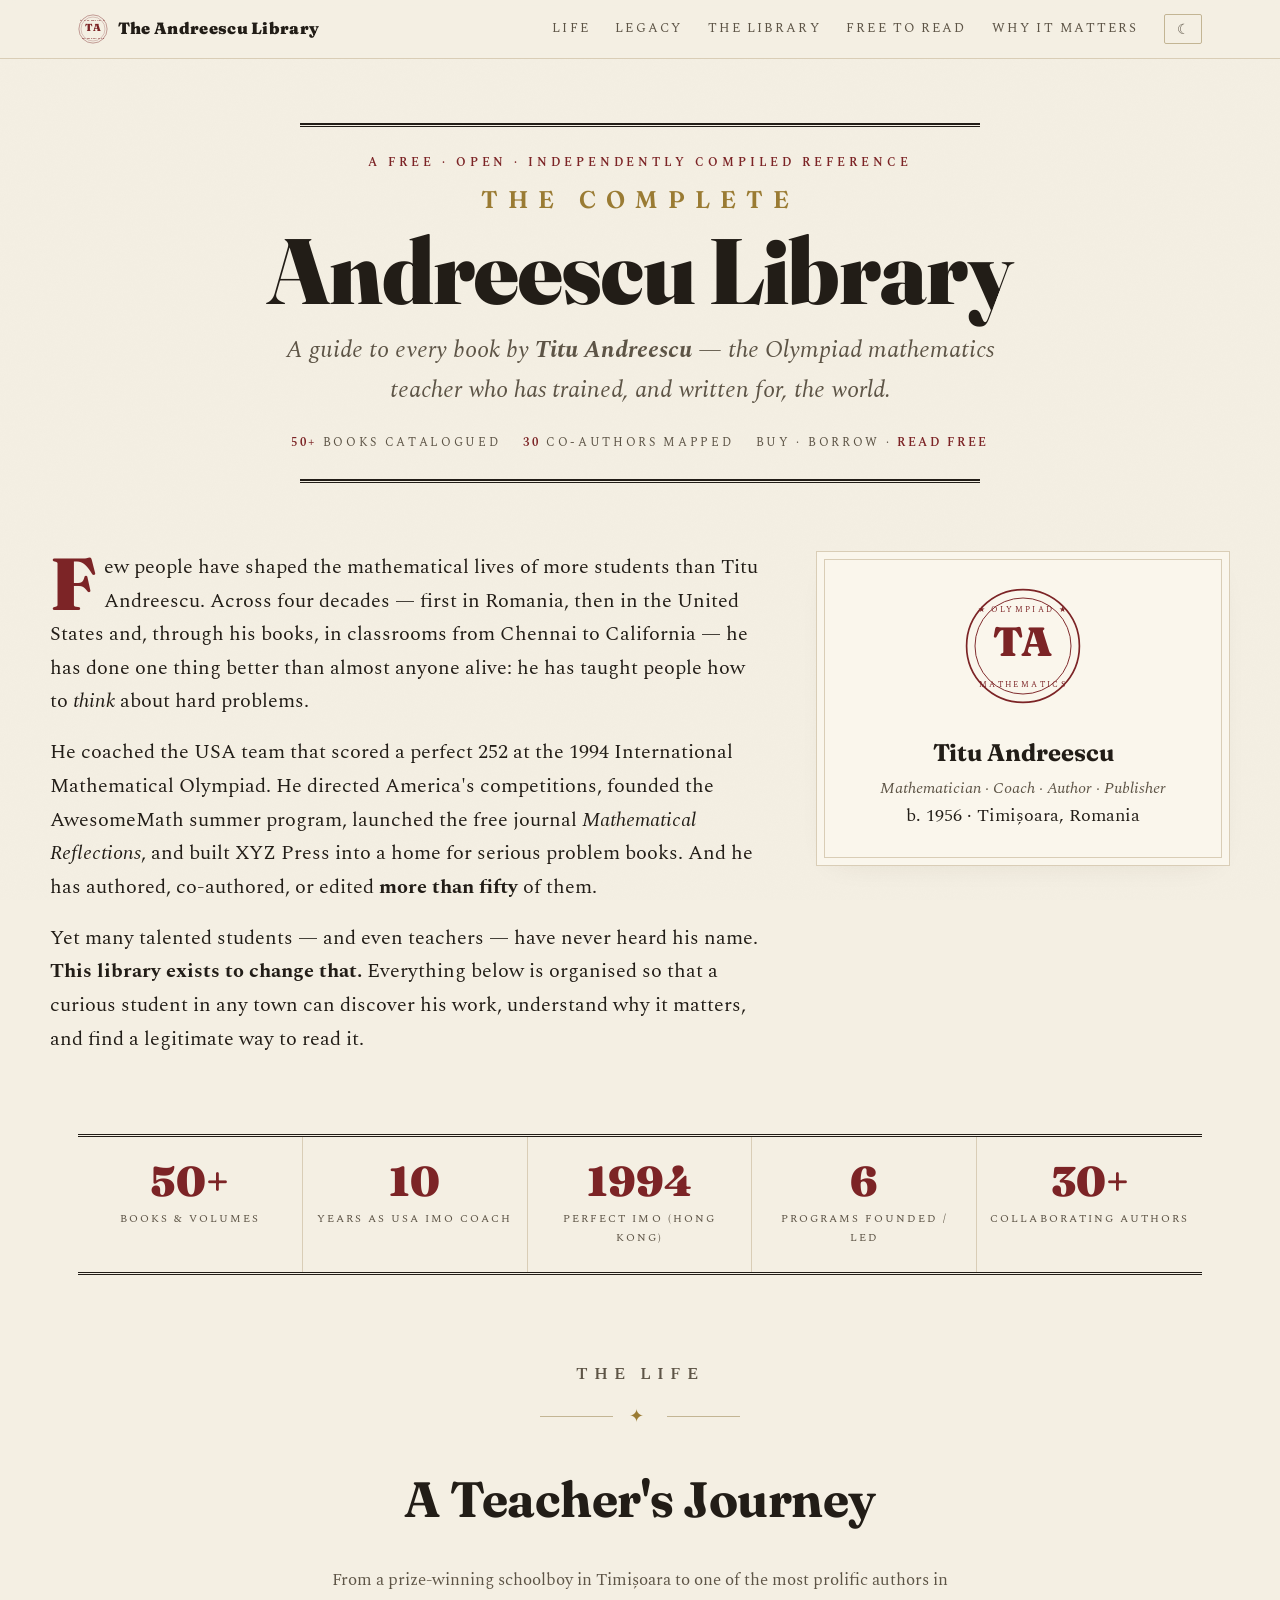
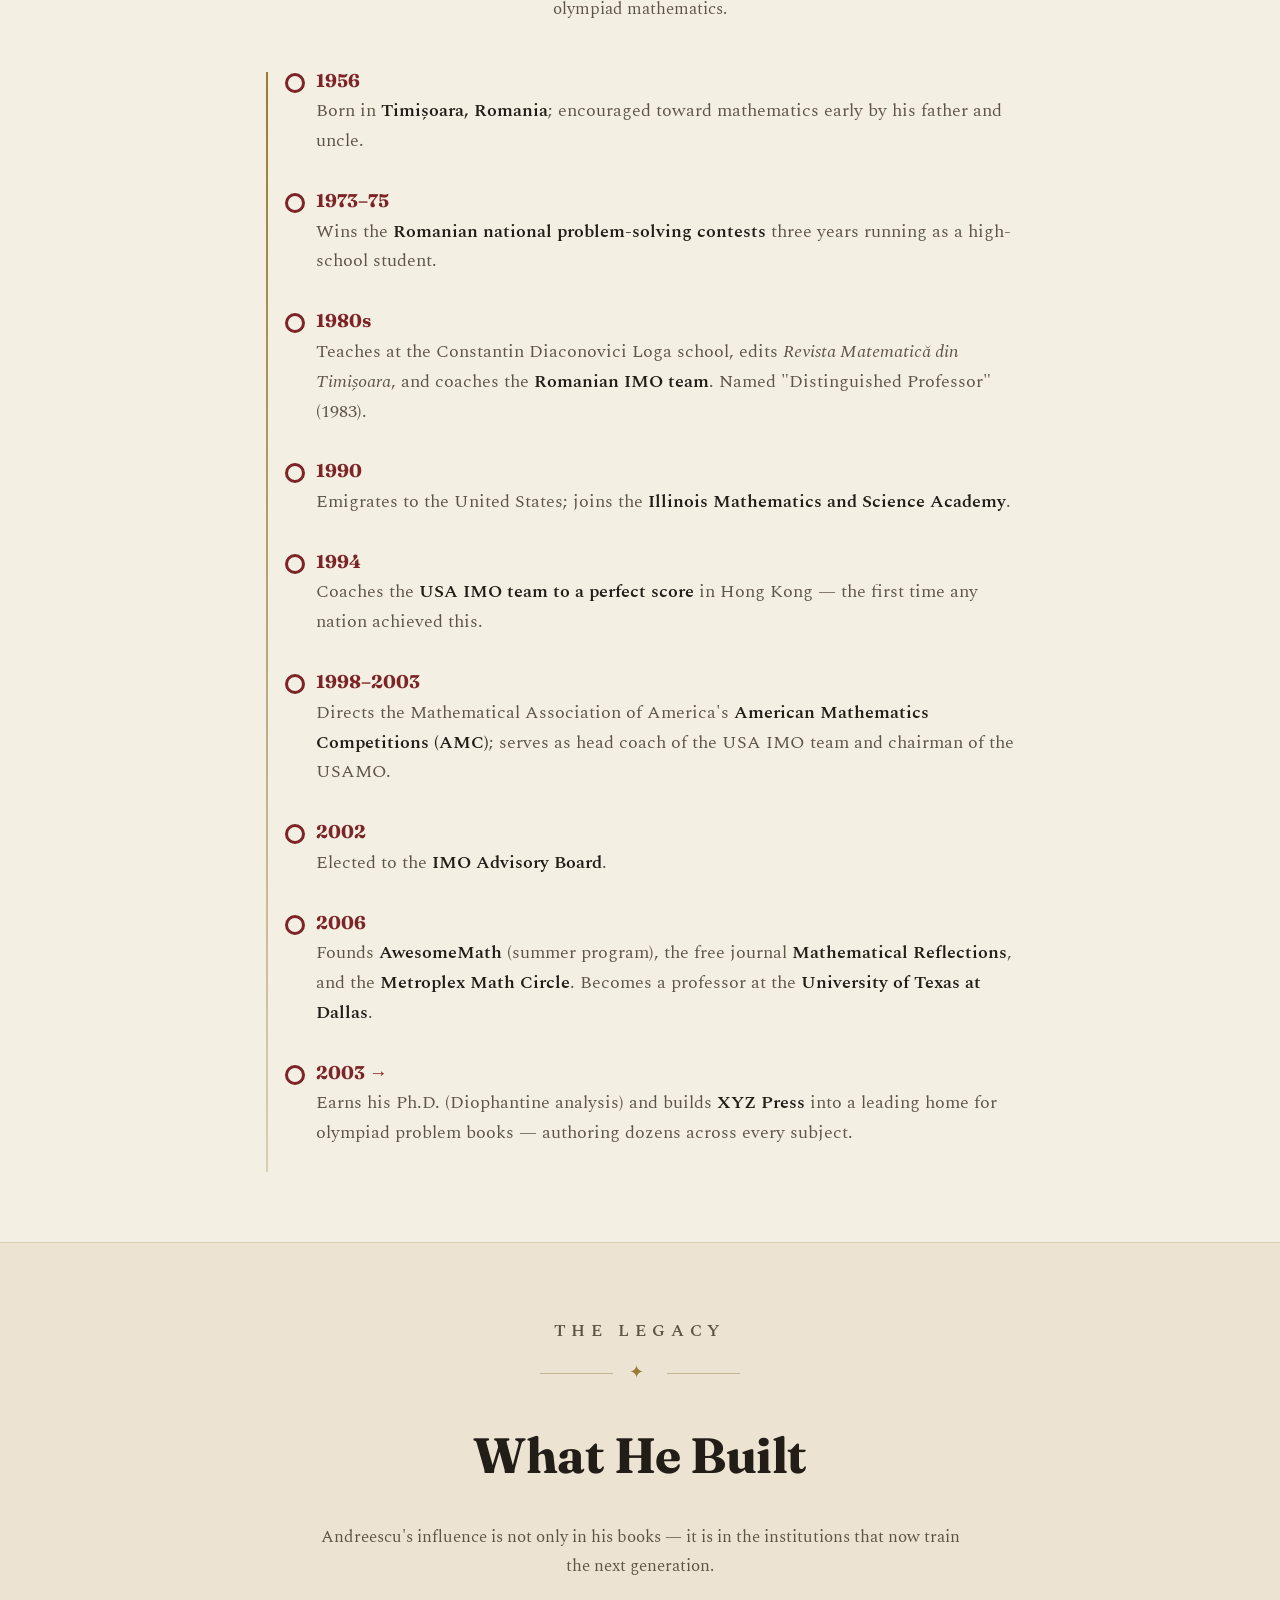
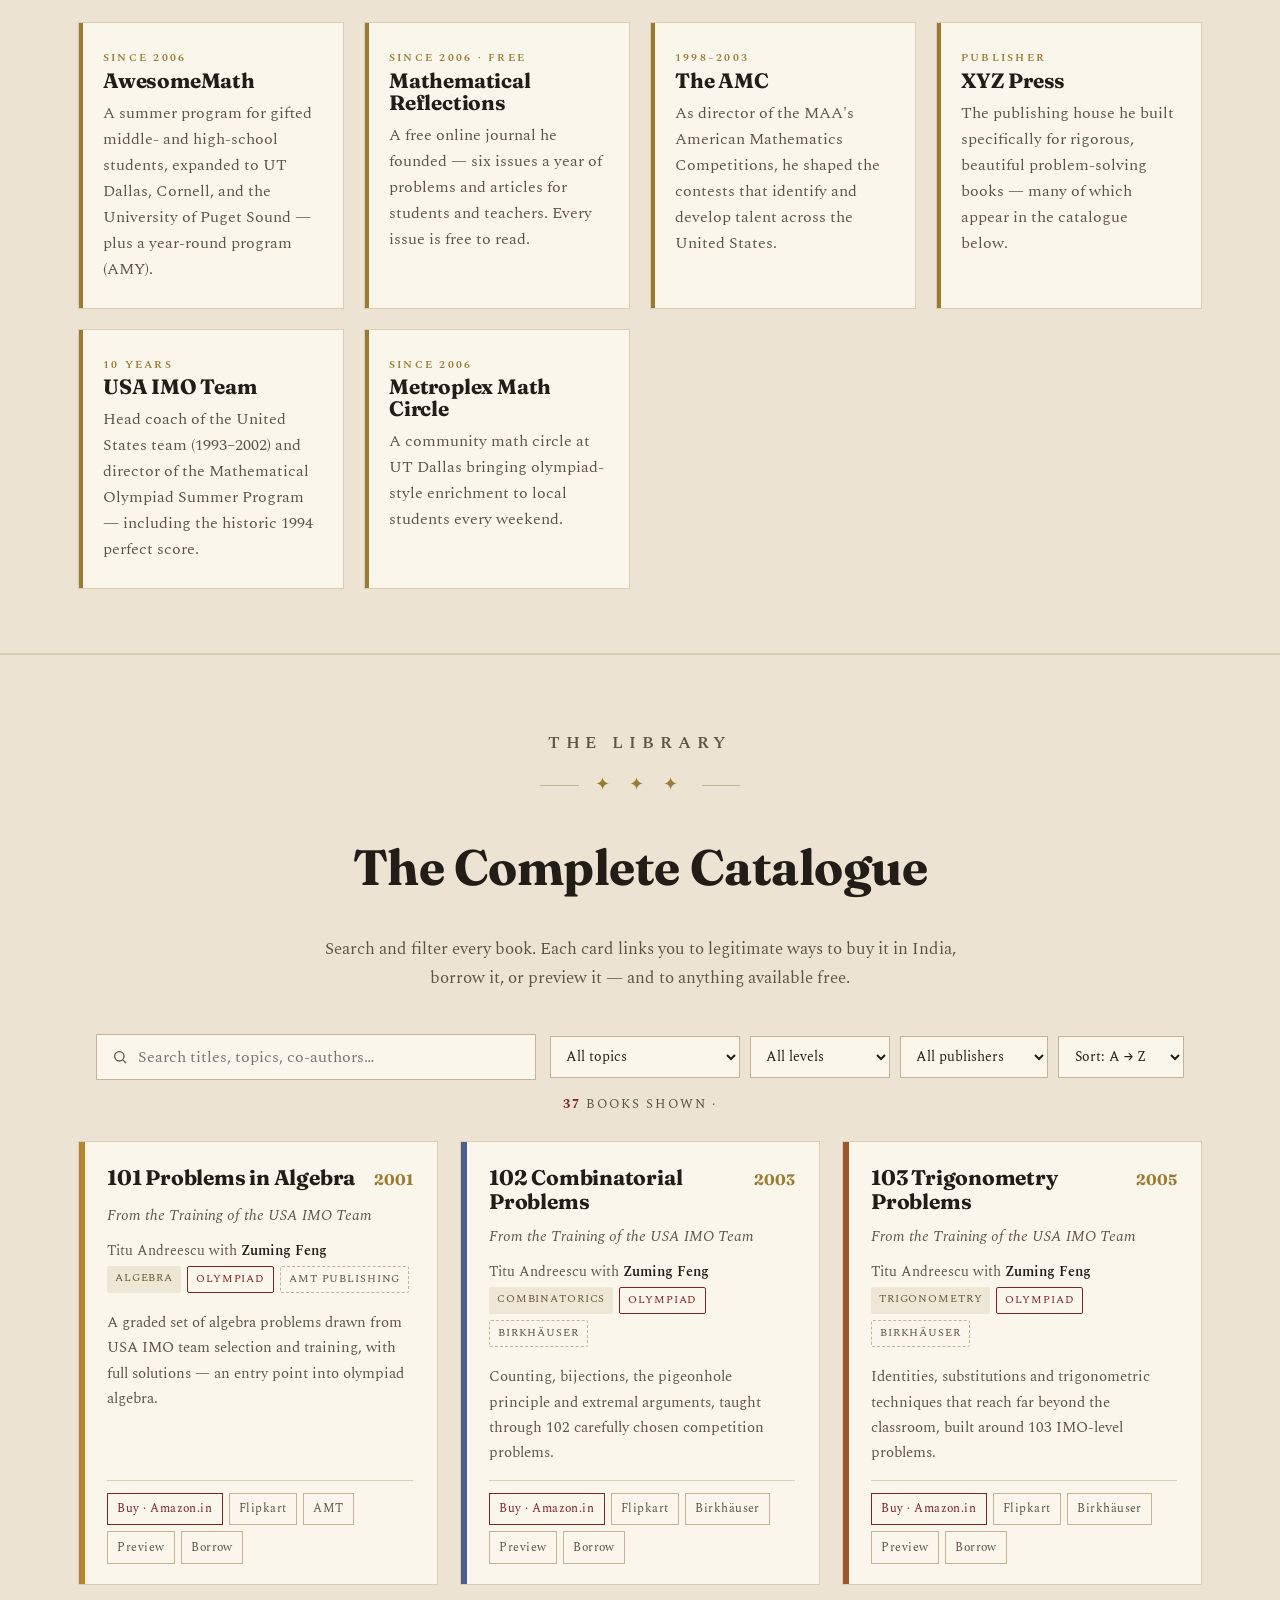
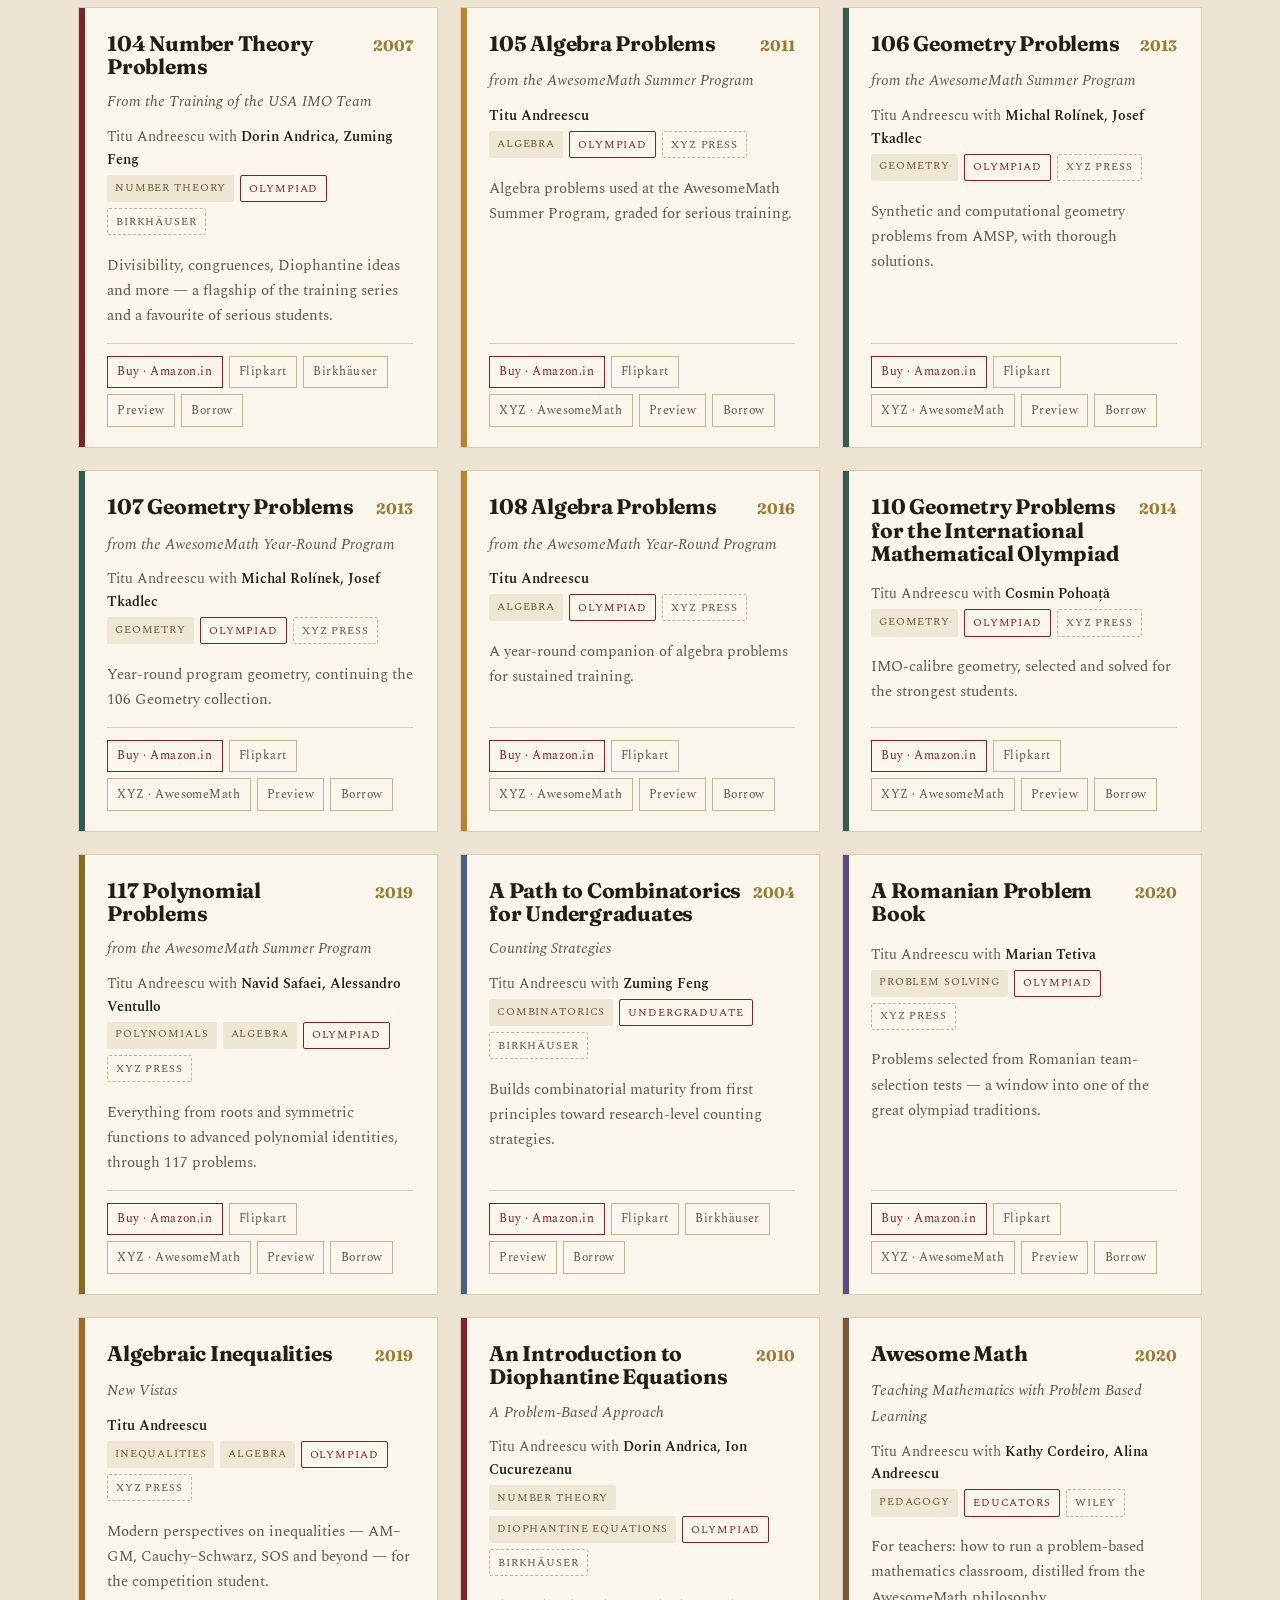
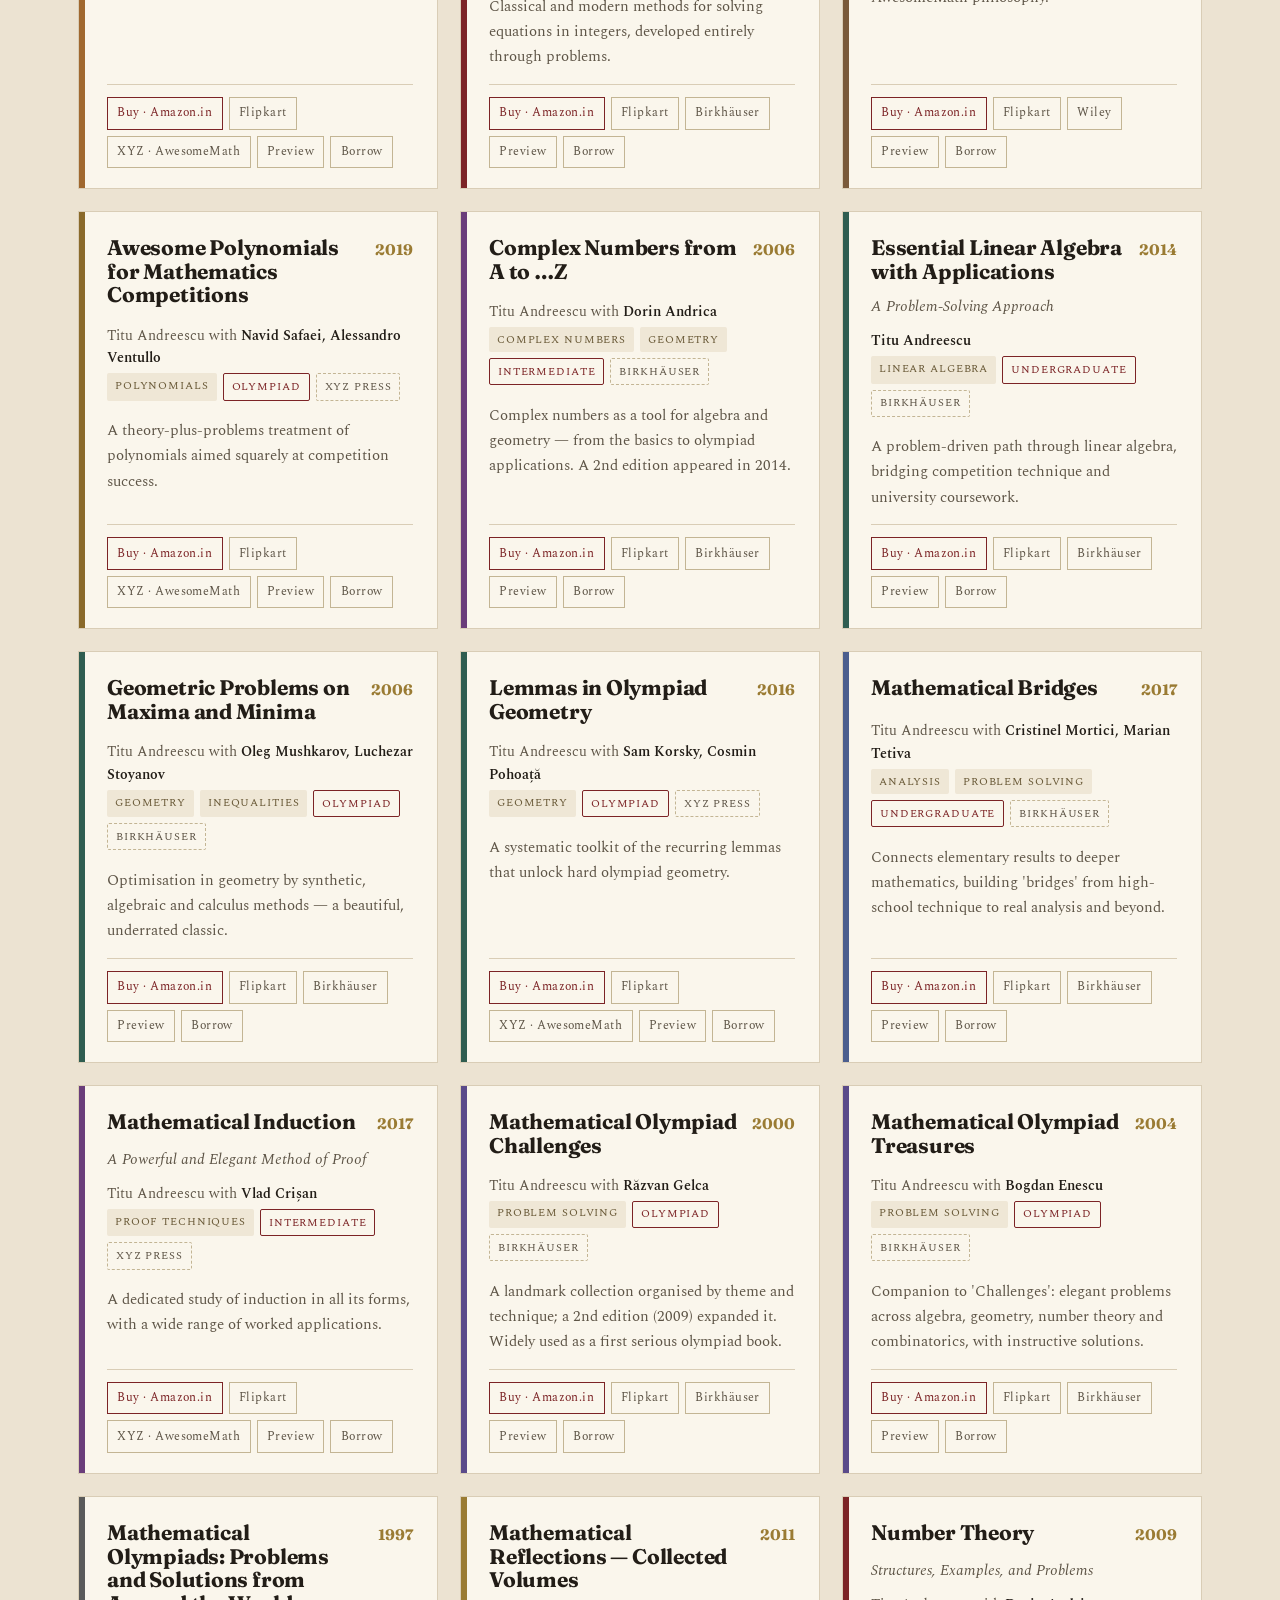
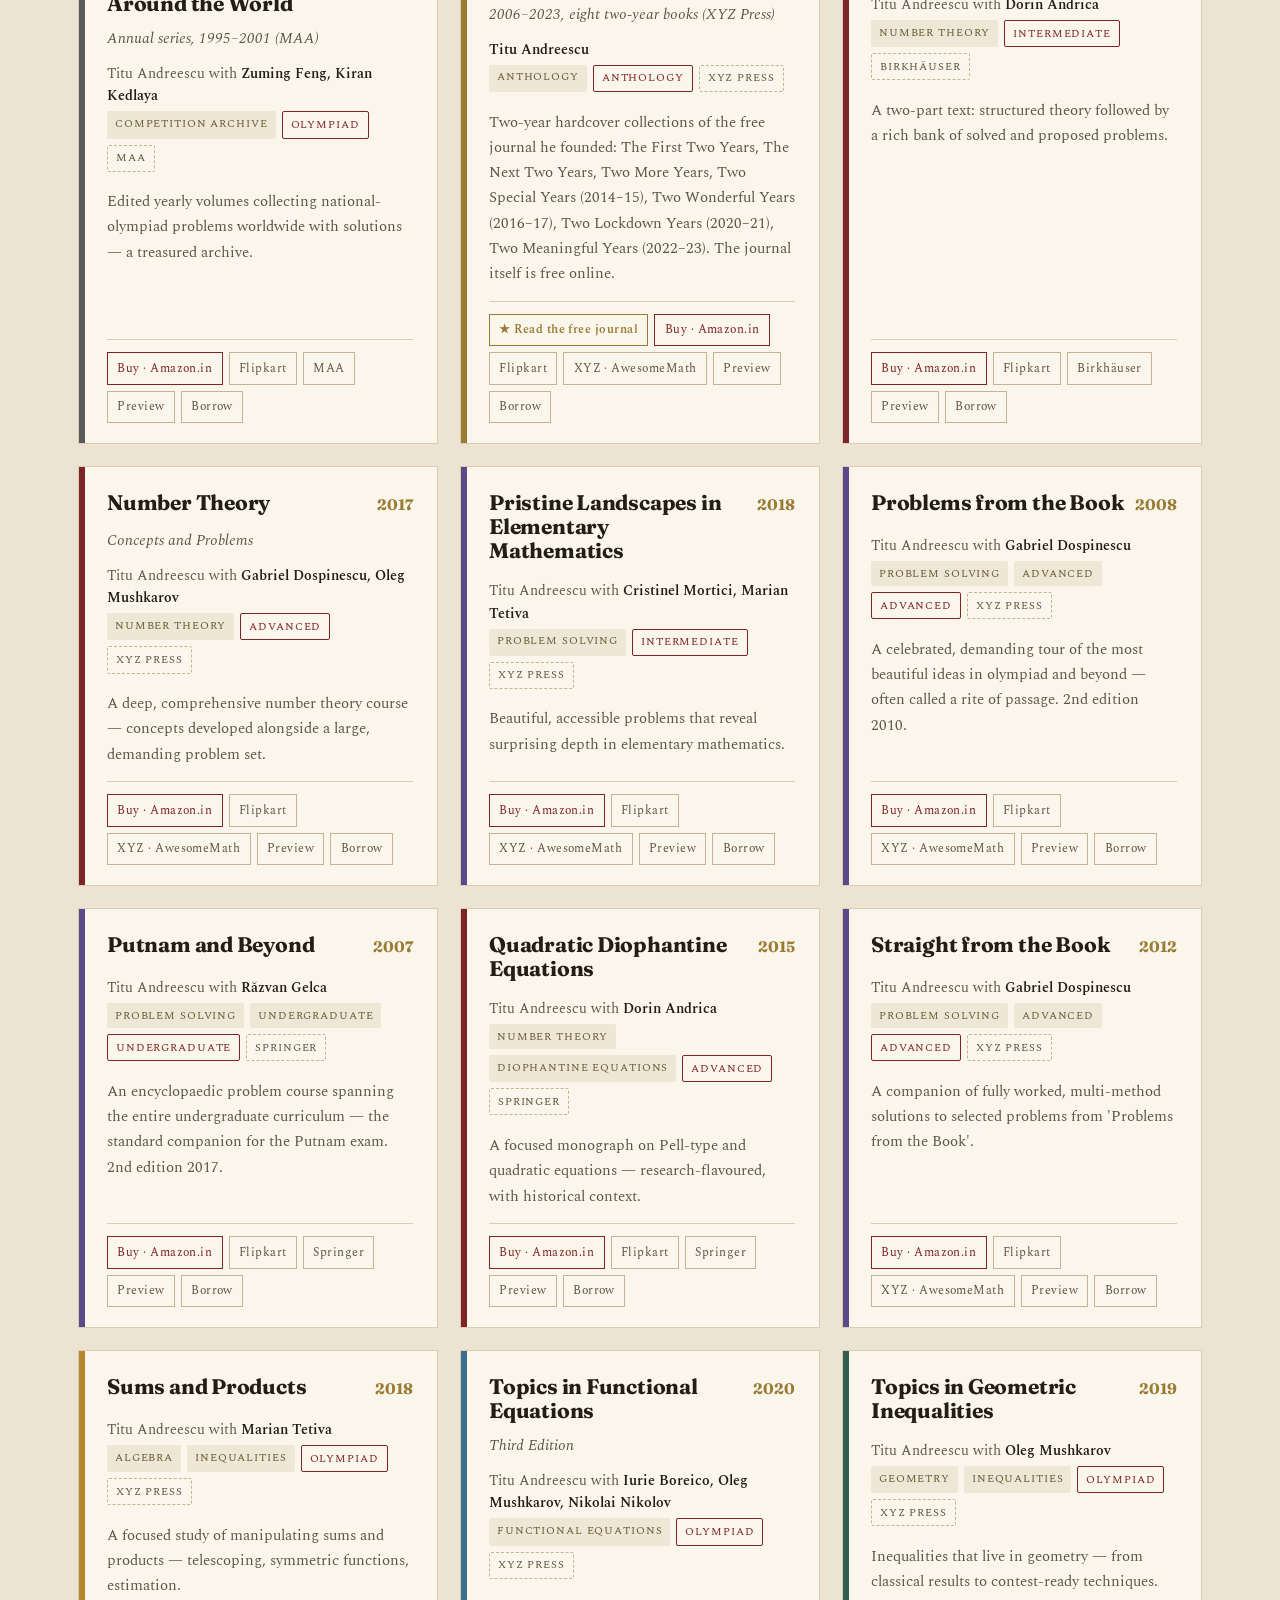
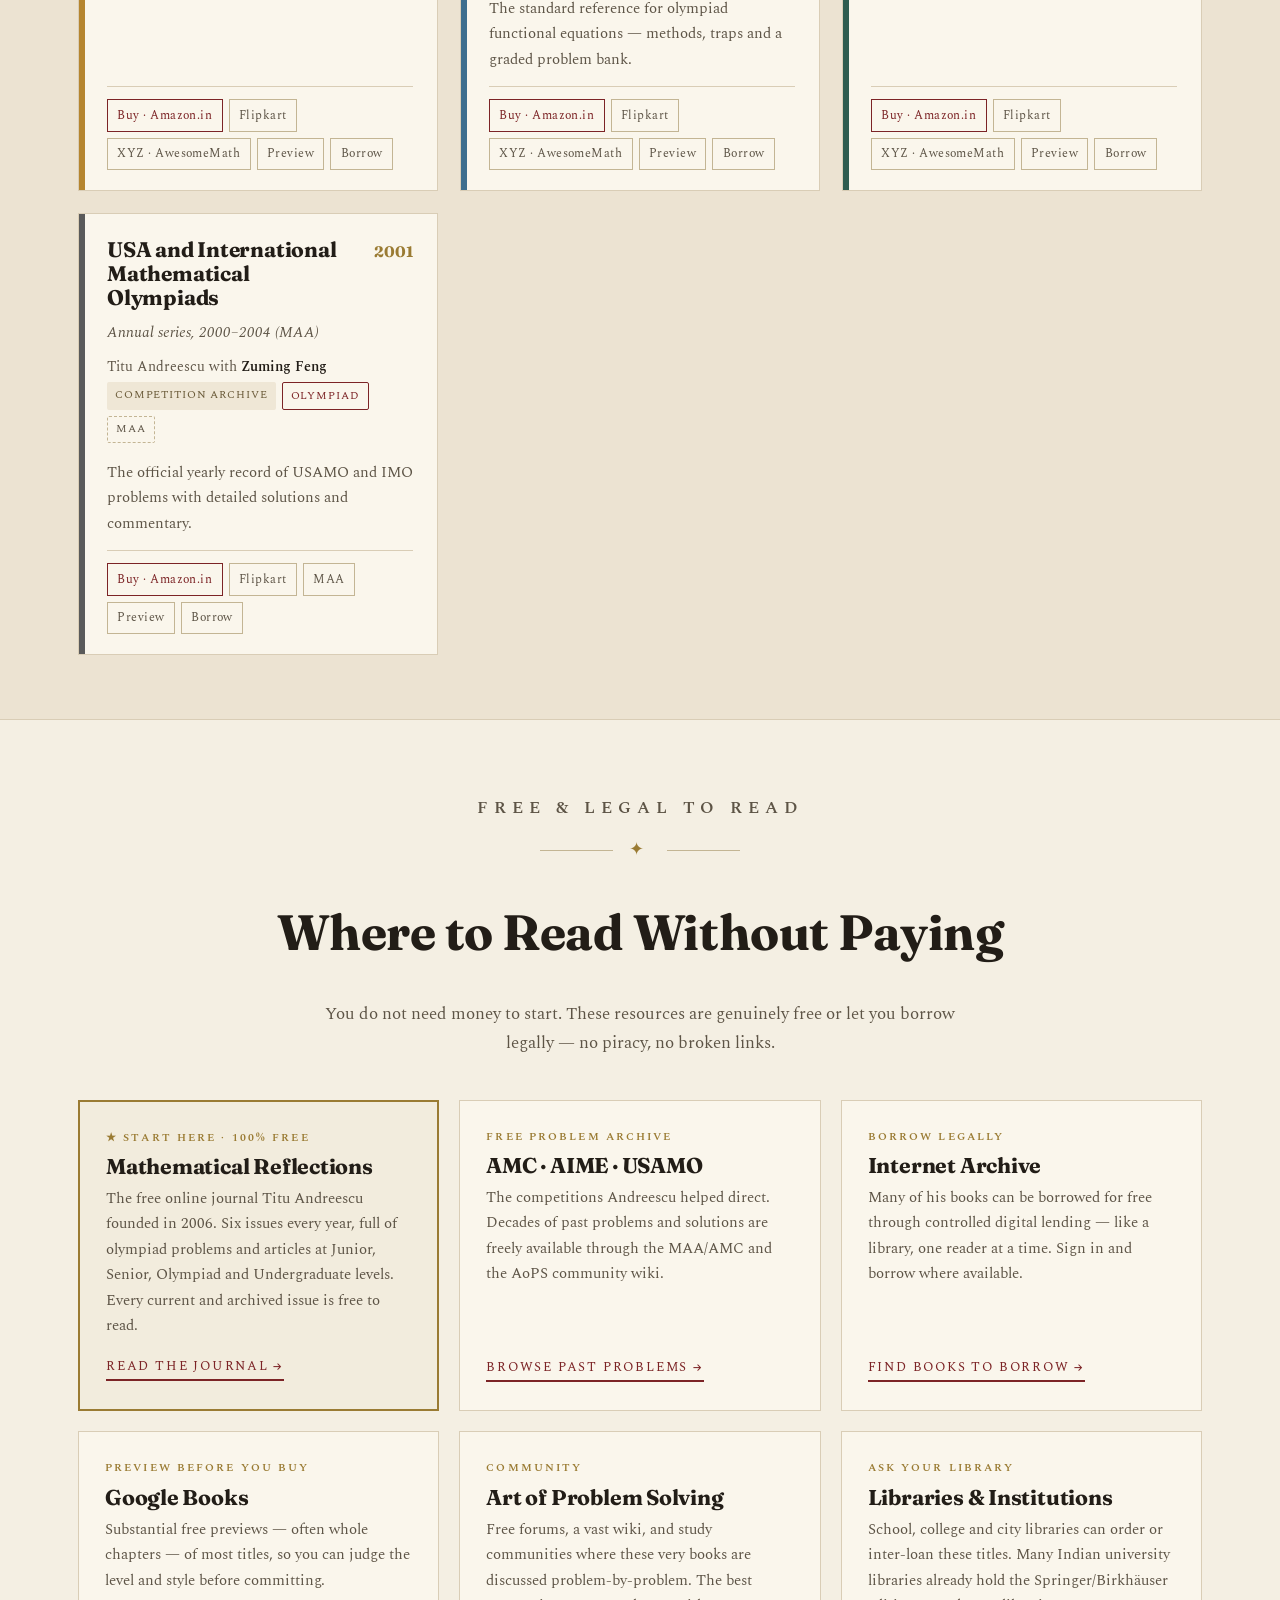
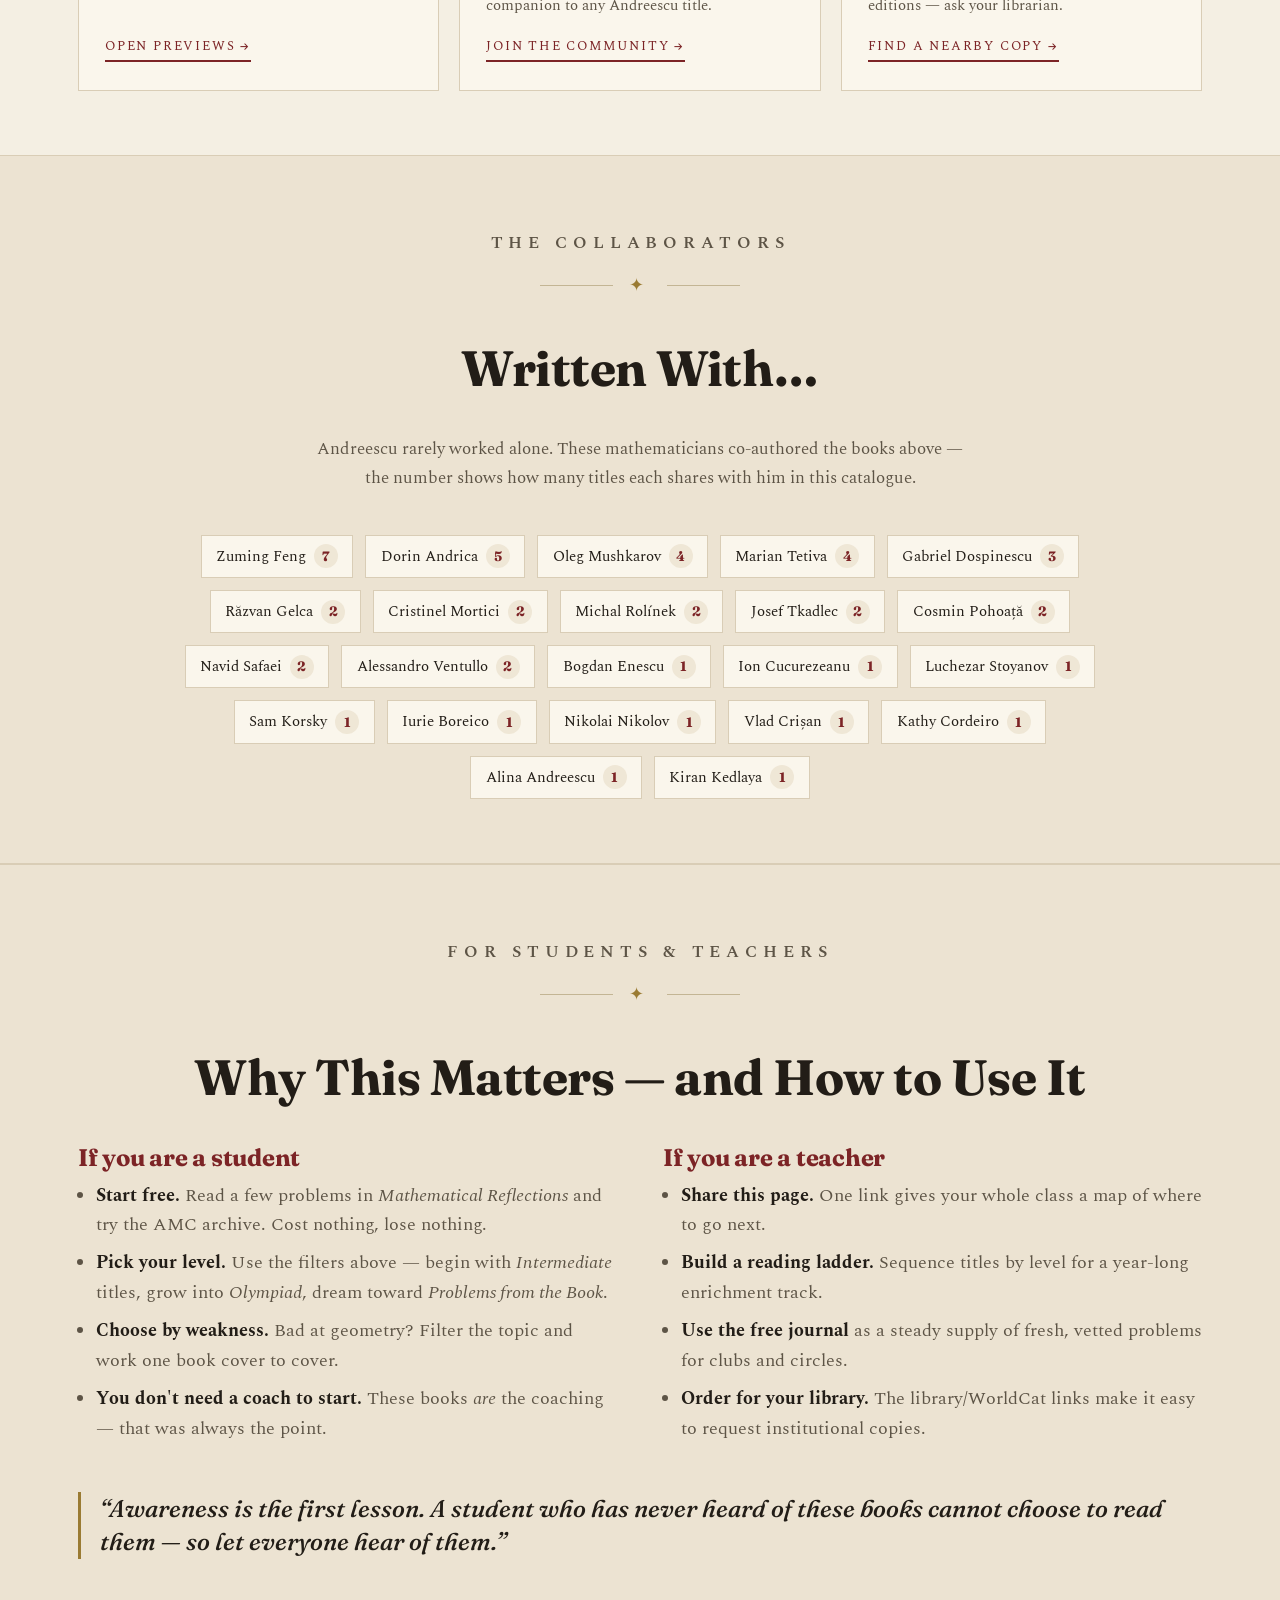
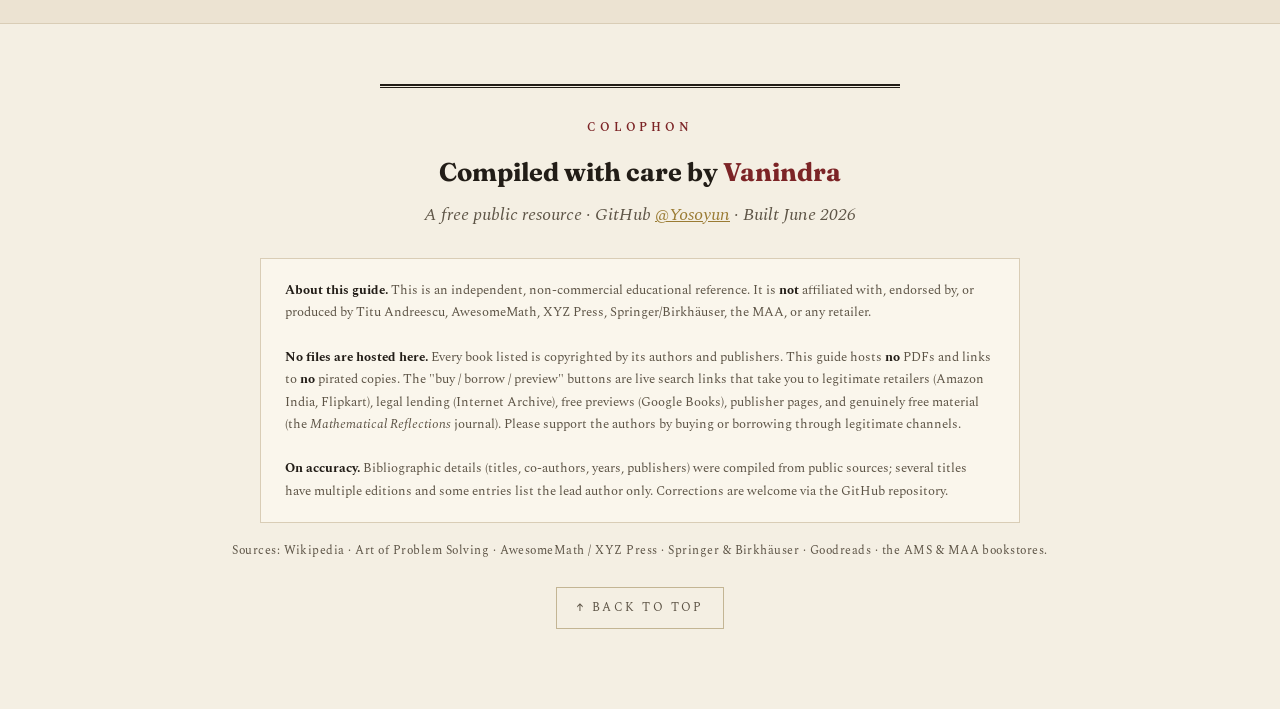
==== index.html @ 844b4564 "Add favicon, theme-color, OG url, and print stylesheet Print stylesheet lets readers Save-as-PDF dir" ====
<!DOCTYPE html>
<html lang="en">
<head>
<meta charset="UTF-8" />
<meta name="viewport" content="width=device-width, initial-scale=1.0" />
<title>The Andreescu Library — A Complete, Free Guide to the Books of Titu Andreescu</title>
<meta name="description" content="A freely accessible, beautifully organised guide to every book by Titu Andreescu — Olympiad mathematics teacher to the world. Biography, achievements, complete bibliography, co-authors, and legitimate ways to read or buy each book. Compiled for students and teachers everywhere." />
<meta property="og:title" content="The Andreescu Library" />
<meta property="og:description" content="The complete, free guide to the books of Titu Andreescu — for students and teachers everywhere." />
<meta property="og:type" content="website" />
<meta property="og:url" content="https://yosoyun.github.io/andreescu-library/" />
<meta name="theme-color" content="#7c2426" />
<link rel="icon" href="data:image/svg+xml,%3Csvg%20xmlns='http://www.w3.org/2000/svg'%20viewBox='0%200%20100%20100'%3E%3Crect%20width='100'%20height='100'%20fill='%23f4efe3'/%3E%3Ccircle%20cx='50'%20cy='50'%20r='42'%20fill='none'%20stroke='%237c2426'%20stroke-width='4'/%3E%3Ctext%20x='50'%20y='67'%20font-family='Georgia'%20font-weight='bold'%20font-size='46'%20fill='%237c2426'%20text-anchor='middle'%3ETA%3C/text%3E%3C/svg%3E" />
<link rel="preconnect" href="https://fonts.googleapis.com" />
<link rel="preconnect" href="https://fonts.gstatic.com" crossorigin />
<link href="https://fonts.googleapis.com/css2?family=Fraunces:ital,opsz,wght@0,9..144,400;0,9..144,600;0,9..144,700;0,9..144,900;1,9..144,500&family=Spectral:ital,wght@0,300;0,400;0,500;0,600;1,400;1,500&display=swap" rel="stylesheet" />
<style>
  :root{
    --bg:#f4efe3; --bg2:#ece3d2; --panel:#faf6ec; --ink:#221d17; --ink-soft:#5d5446;
    --rule:#d9cdb6; --rule-strong:#c3b594; --oxblood:#7c2426; --oxblood-soft:#9c4042;
    --gold:#9a7b33; --gold-soft:#b89a55; --shadow:rgba(60,45,20,.12);
    --tag:#efe7d6; --tag-ink:#6a5a38;
    --maxw:1180px;
  }
  html[data-theme="dark"]{
    --bg:#15130d; --bg2:#1d1a12; --panel:#1e1b13; --ink:#ece3d0; --ink-soft:#b0a587;
    --rule:#39341f; --rule-strong:#4a4327; --oxblood:#d8746a; --oxblood-soft:#e0897e;
    --gold:#d8b15f; --gold-soft:#e6c87f; --shadow:rgba(0,0,0,.45);
    --tag:#262217; --tag-ink:#c9bb93;
  }
  *{box-sizing:border-box;}
  html{scroll-behavior:smooth;}
  body{
    margin:0; background:var(--bg); color:var(--ink);
    font-family:"Spectral",Georgia,serif; font-weight:400; font-size:18px; line-height:1.66;
    -webkit-font-smoothing:antialiased; overflow-x:hidden;
    transition:background .5s ease,color .5s ease;
  }
  /* paper grain overlay */
  body::before{
    content:""; position:fixed; inset:0; z-index:1; pointer-events:none; opacity:.5;
    mix-blend-mode:multiply;
    background-image:url("data:image/svg+xml,%3Csvg xmlns='http://www.w3.org/2000/svg' width='180' height='180'%3E%3Cfilter id='n'%3E%3CfeTurbulence type='fractalNoise' baseFrequency='0.9' numOctaves='2' stitchTiles='stitch'/%3E%3CfeColorMatrix type='saturate' values='0'/%3E%3C/filter%3E%3Crect width='100%25' height='100%25' filter='url(%23n)' opacity='0.045'/%3E%3C/svg%3E");
  }
  html[data-theme="dark"] body::before{mix-blend-mode:screen; opacity:.6;}
  .wrap{max-width:var(--maxw); margin:0 auto; padding:0 28px; position:relative; z-index:2;}
  a{color:inherit;}
  ::selection{background:var(--oxblood); color:#fff;}

  h1,h2,h3,.display{font-family:"Fraunces",Georgia,serif; font-optical-sizing:auto; font-weight:700; line-height:1.06; letter-spacing:-.01em;}
  .eyebrow{font-family:"Spectral",serif; text-transform:uppercase; letter-spacing:.34em; font-size:.72rem; font-weight:600; color:var(--oxblood); margin:0 0 .9rem;}
  .ornament{color:var(--gold); letter-spacing:.4em;}

  /* ---------- top bar ---------- */
  .topbar{position:sticky; top:0; z-index:50; backdrop-filter:blur(8px);
    background:color-mix(in srgb, var(--bg) 86%, transparent);
    border-bottom:1px solid var(--rule);}
  .topbar .row{display:flex; align-items:center; justify-content:space-between; height:58px;}
  .brandmark{display:flex; align-items:center; gap:.6rem; font-family:"Fraunces"; font-weight:900; letter-spacing:.02em; font-size:1.02rem;}
  .brandmark .seal{width:30px; height:30px;}
  .navlinks{display:flex; gap:1.6rem; align-items:center;}
  .navlinks a{font-size:.82rem; text-transform:uppercase; letter-spacing:.16em; text-decoration:none; color:var(--ink-soft); transition:color .25s;}
  .navlinks a:hover{color:var(--oxblood);}
  .themebtn{background:none; border:1px solid var(--rule-strong); color:var(--ink-soft); width:38px;height:30px; border-radius:2px; cursor:pointer; font-size:.9rem; line-height:1; transition:all .25s;}
  .themebtn:hover{border-color:var(--gold); color:var(--gold);}
  @media(max-width:740px){ .navlinks a:not(.cta){display:none;} }

  /* ---------- masthead ---------- */
  .masthead{padding:64px 0 30px; text-align:center;}
  .masthead .rule-d{border-top:1px solid var(--ink); border-bottom:3px double var(--ink); height:4px; max-width:680px; margin:0 auto 26px;}
  .masthead .rule-d.bottom{margin:26px auto 0;}
  .masthead h1{font-size:clamp(2.7rem,8vw,5.8rem); font-weight:900; margin:.2rem 0; }
  .masthead h1 .the{display:block; font-size:.26em; letter-spacing:.42em; font-weight:600; color:var(--gold); text-transform:uppercase; margin-bottom:.4em;}
  .masthead .sub{font-style:italic; font-size:clamp(1.05rem,2.6vw,1.5rem); color:var(--ink-soft); max-width:720px; margin:.7rem auto 0;}
  .masthead .meta-line{display:flex; gap:1.4rem; justify-content:center; flex-wrap:wrap; margin-top:22px; font-size:.76rem; text-transform:uppercase; letter-spacing:.22em; color:var(--ink-soft);}
  .masthead .meta-line b{color:var(--oxblood); font-weight:600;}

  /* reveal animation */
  .reveal{opacity:0; transform:translateY(22px); animation:rise .9s cubic-bezier(.2,.7,.2,1) forwards;}
  @keyframes rise{to{opacity:1; transform:none;}}

  /* ---------- hero intro ---------- */
  .intro{display:grid; grid-template-columns:1.55fr .9fr; gap:54px; align-items:start; padding:38px 0 26px;}
  @media(max-width:880px){ .intro{grid-template-columns:1fr; gap:34px;} }
  .intro .lead{font-size:1.22rem; line-height:1.72;}
  .intro .lead p:first-of-type::first-letter{
    font-family:"Fraunces"; font-weight:900; float:left; font-size:4.6rem; line-height:.78;
    padding:.06em .12em 0 0; color:var(--oxblood);
  }
  .intro .lead p{margin:0 0 1.1rem;}
  .seal-card{background:var(--panel); border:1px solid var(--rule); padding:34px 30px; text-align:center; box-shadow:0 10px 30px -18px var(--shadow); position:relative;}
  .seal-card::after{content:""; position:absolute; inset:7px; border:1px solid var(--rule); pointer-events:none;}
  .seal-card .bigseal{width:120px; height:120px; margin:0 auto 14px;}
  .seal-card .who{font-family:"Fraunces"; font-weight:700; font-size:1.5rem; margin:.2rem 0 .1rem;}
  .seal-card .role{font-style:italic; color:var(--ink-soft); font-size:1rem;}
  .seal-card . years{font-size:.74rem; letter-spacing:.2em; text-transform:uppercase; color:var(--gold); margin-top:.7rem;}

  /* ---------- stats ---------- */
  .stats{display:grid; grid-template-columns:repeat(5,1fr); gap:0; border-top:3px double var(--ink); border-bottom:3px double var(--ink); margin:34px 0 12px;}
  @media(max-width:760px){ .stats{grid-template-columns:repeat(2,1fr);} .stats .stat:nth-child(5){grid-column:1/3;} }
  .stat{padding:24px 12px; text-align:center; border-right:1px solid var(--rule);}
  .stat:last-child{border-right:none;}
  .stat .num{font-family:"Fraunces"; font-weight:900; font-size:2.6rem; color:var(--oxblood); line-height:1; font-variant-numeric:tabular-nums;}
  .stat .lab{font-size:.7rem; text-transform:uppercase; letter-spacing:.18em; color:var(--ink-soft); margin-top:.5rem;}

  /* ---------- section frame ---------- */
  section{padding:64px 0; position:relative;}
  .sec-head{text-align:center; margin-bottom:42px;}
  .sec-head h2{font-size:clamp(2rem,5vw,3.1rem); font-weight:700;}
  .sec-head .kicker{margin-bottom:.8rem;}
  .sec-head p{max-width:660px; margin:.6rem auto 0; color:var(--ink-soft); font-size:1.08rem;}
  .divider{display:flex; align-items:center; gap:1rem; justify-content:center; color:var(--gold); margin:0 auto 8px; max-width:200px;}
  .divider::before,.divider::after{content:""; height:1px; background:var(--rule-strong); flex:1;}

  /* ---------- timeline ---------- */
  .timeline{max-width:760px; margin:0 auto; position:relative; padding-left:26px;}
  .timeline::before{content:""; position:absolute; left:6px; top:6px; bottom:6px; width:2px; background:linear-gradient(var(--gold),var(--rule));}
  .tl-item{position:relative; padding:0 0 30px 30px;}
  .tl-item::before{content:""; position:absolute; left:-1px; top:7px; width:14px; height:14px; border-radius:50%; background:var(--bg); border:3px solid var(--oxblood);}
  .tl-item .yr{font-family:"Fraunces"; font-weight:700; color:var(--oxblood); font-size:1.15rem;}
  .tl-item .ev{color:var(--ink-soft);}
  .tl-item .ev b{color:var(--ink); font-weight:600;}

  /* ---------- legacy cards ---------- */
  .legacy{display:grid; grid-template-columns:repeat(auto-fit,minmax(240px,1fr)); gap:20px;}
  .lc{background:var(--panel); border:1px solid var(--rule); padding:26px 24px; transition:transform .3s,box-shadow .3s; position:relative; overflow:hidden;}
  .lc::before{content:""; position:absolute; left:0; top:0; bottom:0; width:4px; background:var(--gold);}
  .lc:hover{transform:translateY(-4px); box-shadow:0 16px 34px -20px var(--shadow);}
  .lc h3{font-size:1.3rem; margin:.1rem 0 .5rem;}
  .lc p{margin:0; font-size:.98rem; color:var(--ink-soft);}
  .lc .yr{font-size:.7rem; letter-spacing:.2em; text-transform:uppercase; color:var(--gold); font-weight:600;}

  /* ---------- catalog ---------- */
  .catbg{background:var(--bg2); border-top:1px solid var(--rule); border-bottom:1px solid var(--rule);}
  .toolbar{display:flex; flex-wrap:wrap; gap:14px; align-items:center; justify-content:center; margin-bottom:14px;}
  .search{flex:1 1 320px; max-width:440px; display:flex; align-items:center; gap:.5rem; background:var(--panel); border:1px solid var(--rule-strong); padding:.55rem .9rem;}
  .search input{border:none; background:none; outline:none; font-family:"Spectral"; font-size:1rem; color:var(--ink); width:100%;}
  .search svg{flex:none; color:var(--ink-soft);}
  .filters{display:flex; gap:10px; flex-wrap:wrap; justify-content:center;}
  .filters select{font-family:"Spectral"; font-size:.9rem; padding:.5rem .7rem; background:var(--panel); color:var(--ink); border:1px solid var(--rule-strong); cursor:pointer;}
  .countline{text-align:center; font-size:.8rem; letter-spacing:.16em; text-transform:uppercase; color:var(--ink-soft); margin-bottom:26px;}
  .countline b{color:var(--oxblood);}

  .grid{display:grid; grid-template-columns:repeat(auto-fill,minmax(330px,1fr)); gap:22px;}
  .card{background:var(--panel); border:1px solid var(--rule); padding:24px 24px 20px 28px; position:relative; display:flex; flex-direction:column; transition:transform .28s,box-shadow .28s,border-color .28s;}
  .card::before{content:""; position:absolute; left:0; top:0; bottom:0; width:6px; background:var(--spine,var(--gold));}
  .card:hover{transform:translateY(-5px); box-shadow:0 18px 40px -22px var(--shadow); border-color:var(--rule-strong);}
  .card .toprow{display:flex; justify-content:space-between; align-items:baseline; gap:10px; margin-bottom:.4rem;}
  .card .yr{font-family:"Fraunces"; font-weight:700; color:var(--gold); font-size:.95rem; font-variant-numeric:tabular-nums; flex:none;}
  .card h3{font-size:1.32rem; line-height:1.12; margin:0;}
  .card .subt{font-style:italic; color:var(--ink-soft); font-size:.96rem; margin:.25rem 0 0;}
  .card .auth{font-size:.86rem; margin:.7rem 0 .2rem; color:var(--ink-soft);}
  .card .auth b{color:var(--ink); font-weight:600;}
  .card .blurb{font-size:.95rem; color:var(--ink-soft); margin:.6rem 0 .9rem; flex:1;}
  .tags{display:flex; flex-wrap:wrap; gap:6px; margin-bottom:.5rem;}
  .tag{font-size:.68rem; letter-spacing:.08em; text-transform:uppercase; background:var(--tag); color:var(--tag-ink); padding:.22rem .5rem; border-radius:2px;}
  .tag.lvl{background:transparent; border:1px solid var(--oxblood); color:var(--oxblood);}
  .tag.pub{background:transparent; border:1px dashed var(--rule-strong); color:var(--ink-soft);}
  .access{display:flex; flex-wrap:wrap; gap:6px; margin-top:auto; padding-top:12px; border-top:1px solid var(--rule);}
  .access a{font-size:.74rem; letter-spacing:.04em; text-decoration:none; padding:.34rem .58rem; border:1px solid var(--rule-strong); color:var(--ink-soft); transition:all .2s; white-space:nowrap;}
  .access a:hover{background:var(--ink); color:var(--bg); border-color:var(--ink);}
  .access a.free{border-color:var(--gold); color:var(--gold); font-weight:600;}
  .access a.free:hover{background:var(--gold); color:#1a1408;}
  .access a.buy{border-color:var(--oxblood); color:var(--oxblood);}
  .access a.buy:hover{background:var(--oxblood); color:#fff;}

  /* ---------- resources ---------- */
  .res{display:grid; grid-template-columns:repeat(auto-fit,minmax(280px,1fr)); gap:20px;}
  .rc{background:var(--panel); border:1px solid var(--rule); padding:28px 26px; display:flex; flex-direction:column;}
  .rc.flag{border:2px solid var(--gold); background:color-mix(in srgb,var(--gold) 8%,var(--panel));}
  .rc .badge{font-size:.66rem; text-transform:uppercase; letter-spacing:.2em; color:var(--gold); font-weight:600; margin-bottom:.5rem;}
  .rc h3{font-size:1.34rem; margin:0 0 .5rem;}
  .rc p{margin:0 0 1.1rem; font-size:.96rem; color:var(--ink-soft); flex:1;}
  .rc a.go{align-self:flex-start; text-decoration:none; font-size:.8rem; text-transform:uppercase; letter-spacing:.14em; border-bottom:2px solid var(--oxblood); color:var(--oxblood); padding-bottom:2px; transition:.2s;}
  .rc a.go:hover{color:var(--ink); border-color:var(--ink);}

  /* ---------- collaborators ---------- */
  .collab{display:flex; flex-wrap:wrap; gap:12px; justify-content:center; max-width:920px; margin:0 auto;}
  .chip{background:var(--panel); border:1px solid var(--rule); padding:.5rem .9rem; font-size:.95rem; display:flex; align-items:center; gap:.5rem;}
  .chip .ct{font-family:"Fraunces"; font-weight:700; color:var(--oxblood); font-size:.85rem; background:var(--tag); border-radius:50%; width:1.5rem; height:1.5rem; display:grid; place-items:center; font-variant-numeric:tabular-nums;}

  /* ---------- mission / for everyone ---------- */
  .mission{background:var(--bg2); border-top:1px solid var(--rule); border-bottom:1px solid var(--rule);}
  .mission .grid2{display:grid; grid-template-columns:1fr 1fr; gap:46px;}
  @media(max-width:820px){ .mission .grid2{grid-template-columns:1fr; gap:30px;} }
  .mission h3{font-size:1.5rem; margin:0 0 .6rem; color:var(--oxblood);}
  .mission ul{margin:.4rem 0 0; padding-left:1.1rem;}
  .mission li{margin:.5rem 0; color:var(--ink-soft);}
  .mission li b{color:var(--ink);}
  .pull{font-family:"Fraunces"; font-weight:500; font-style:italic; font-size:1.5rem; line-height:1.4; color:var(--ink); border-left:3px solid var(--gold); padding-left:1.2rem; margin:0;}

  /* ---------- colophon ---------- */
  .colophon{padding:60px 0 80px; text-align:center;}
  .colophon .rule-d{border-top:1px solid var(--ink); border-bottom:3px double var(--ink); height:4px; max-width:520px; margin:0 auto 30px;}
  .colophon .credit{font-family:"Fraunces"; font-weight:700; font-size:1.6rem;}
  .colophon .credit b{color:var(--oxblood);}
  .colophon .sub{color:var(--ink-soft); font-style:italic; margin-top:.4rem;}
  .colophon .disc{max-width:760px; margin:28px auto 0; font-size:.82rem; line-height:1.7; color:var(--ink-soft); text-align:left; background:var(--panel); border:1px solid var(--rule); padding:20px 24px;}
  .colophon .disc b{color:var(--ink);}
  .colophon .src{font-size:.76rem; color:var(--ink-soft); margin-top:18px; letter-spacing:.04em;}
  .colophon .src a{color:var(--gold);}
  .backtop{margin-top:26px; display:inline-block; font-size:.76rem; letter-spacing:.2em; text-transform:uppercase; color:var(--ink-soft); text-decoration:none; border:1px solid var(--rule-strong); padding:.6rem 1.2rem; transition:.25s;}
  .backtop:hover{border-color:var(--gold); color:var(--gold);}

  .empty{grid-column:1/-1; text-align:center; padding:50px; color:var(--ink-soft); font-style:italic;}

  /* ---------- print (Ctrl/Cmd+P → Save as PDF) ---------- */
  @media print{
    .topbar,.themebtn,.toolbar,.access,.backtop{display:none !important;}
    body{font-size:10.5pt; background:#fff; color:#111;}
    body::before{display:none;}
    .wrap{max-width:none;}
    section{padding:14px 0;}
    .card,.lc,.rc,.tl-item{break-inside:avoid;}
    .card,.lc,.rc{box-shadow:none; border-color:#ccc;}
    a{color:#111; text-decoration:none;}
    .masthead{padding:0 0 10px;}
    h2{break-after:avoid;}
  }
</style>
</head>
<body>

<!-- monogram seal (reused) -->
<svg width="0" height="0" style="position:absolute"><defs>
  <symbol id="seal" viewBox="0 0 100 100">
    <circle cx="50" cy="50" r="47" fill="none" stroke="currentColor" stroke-width="1.4"/>
    <circle cx="50" cy="50" r="40" fill="none" stroke="currentColor" stroke-width="0.8"/>
    <text x="50" y="58" text-anchor="middle" font-family="Fraunces,serif" font-weight="900" font-size="34" fill="currentColor">TA</text>
    <text x="50" y="22" text-anchor="middle" font-family="Spectral,serif" font-size="6.4" letter-spacing="2" fill="currentColor">★ OLYMPIAD ★</text>
    <text x="50" y="84" text-anchor="middle" font-family="Spectral,serif" font-size="6.4" letter-spacing="2" fill="currentColor">MATHEMATICS</text>
  </symbol>
</defs></svg>

<header class="topbar">
  <div class="wrap row">
    <div class="brandmark"><svg class="seal" style="color:var(--oxblood)"><use href="#seal"/></svg> The Andreescu Library</div>
    <nav class="navlinks">
      <a href="#life">Life</a>
      <a href="#legacy">Legacy</a>
      <a href="#library">The Library</a>
      <a href="#free">Free to Read</a>
      <a href="#everyone">Why It Matters</a>
      <button class="themebtn" id="themebtn" title="Toggle midnight study mode">☾</button>
    </nav>
  </div>
</header>

<main>
<!-- MASTHEAD -->
<div class="wrap masthead">
  <div class="rule-d reveal"></div>
  <p class="eyebrow reveal" style="animation-delay:.05s">A Free · Open · Independently Compiled Reference</p>
  <h1 class="reveal" style="animation-delay:.1s"><span class="the">The Complete</span>Andreescu Library</h1>
  <p class="sub reveal" style="animation-delay:.2s">A guide to every book by <b>Titu Andreescu</b> — the Olympiad mathematics teacher who has trained, and written for, the world.</p>
  <div class="meta-line reveal" style="animation-delay:.3s">
    <span><b>50+</b> Books Catalogued</span>
    <span><b>30</b> Co-authors Mapped</span>
    <span>Buy · Borrow · <b>Read Free</b></span>
  </div>
  <div class="rule-d bottom reveal" style="animation-delay:.35s"></div>
</div>

<!-- INTRO -->
<div class="wrap intro">
  <div class="lead reveal" style="animation-delay:.1s">
    <p>Few people have shaped the mathematical lives of more students than Titu Andreescu. Across four decades — first in Romania, then in the United States and, through his books, in classrooms from Chennai to California — he has done one thing better than almost anyone alive: he has taught people how to <em>think</em> about hard problems.</p>
    <p>He coached the USA team that scored a perfect 252 at the 1994 International Mathematical Olympiad. He directed America's competitions, founded the AwesomeMath summer program, launched the free journal <em>Mathematical Reflections</em>, and built XYZ Press into a home for serious problem books. And he has authored, co-authored, or edited <b>more than fifty</b> of them.</p>
    <p>Yet many talented students — and even teachers — have never heard his name. <b>This library exists to change that.</b> Everything below is organised so that a curious student in any town can discover his work, understand why it matters, and find a legitimate way to read it.</p>
  </div>
  <aside class="seal-card reveal" style="animation-delay:.25s">
    <svg class="bigseal" style="color:var(--oxblood)"><use href="#seal"/></svg>
    <div class="who">Titu Andreescu</div>
    <div class="role">Mathematician · Coach · Author · Publisher</div>
    <div class=" years">b. 1956 · Timișoara, Romania</div>
  </aside>
</div>

<!-- STATS -->
<div class="wrap">
  <div class="stats reveal">
    <div class="stat"><div class="num" data-count="50" data-suffix="+">0</div><div class="lab">Books &amp; Volumes</div></div>
    <div class="stat"><div class="num" data-count="10">0</div><div class="lab">Years as USA IMO Coach</div></div>
    <div class="stat"><div class="num" data-count="1994">0</div><div class="lab">Perfect IMO (Hong Kong)</div></div>
    <div class="stat"><div class="num" data-count="6">0</div><div class="lab">Programs Founded / Led</div></div>
    <div class="stat"><div class="num" data-count="30" data-suffix="+">0</div><div class="lab">Collaborating Authors</div></div>
  </div>
</div>

<!-- LIFE / TIMELINE -->
<section id="life">
  <div class="wrap">
    <div class="sec-head">
      <p class="eyebrow kicker">The Life</p>
      <div class="divider"><span class="ornament">✦</span></div>
      <h2>A Teacher's Journey</h2>
      <p>From a prize-winning schoolboy in Timișoara to one of the most prolific authors in olympiad mathematics.</p>
    </div>
    <div class="timeline">
      <div class="tl-item"><div class="yr">1956</div><div class="ev">Born in <b>Timișoara, Romania</b>; encouraged toward mathematics early by his father and uncle.</div></div>
      <div class="tl-item"><div class="yr">1973–75</div><div class="ev">Wins the <b>Romanian national problem-solving contests</b> three years running as a high-school student.</div></div>
      <div class="tl-item"><div class="yr">1980s</div><div class="ev">Teaches at the Constantin Diaconovici Loga school, edits <em>Revista Matematică din Timișoara</em>, and coaches the <b>Romanian IMO team</b>. Named "Distinguished Professor" (1983).</div></div>
      <div class="tl-item"><div class="yr">1990</div><div class="ev">Emigrates to the United States; joins the <b>Illinois Mathematics and Science Academy</b>.</div></div>
      <div class="tl-item"><div class="yr">1994</div><div class="ev">Coaches the <b>USA IMO team to a perfect score</b> in Hong Kong — the first time any nation achieved this.</div></div>
      <div class="tl-item"><div class="yr">1998–2003</div><div class="ev">Directs the Mathematical Association of America's <b>American Mathematics Competitions (AMC)</b>; serves as head coach of the USA IMO team and chairman of the USAMO.</div></div>
      <div class="tl-item"><div class="yr">2002</div><div class="ev">Elected to the <b>IMO Advisory Board</b>.</div></div>
      <div class="tl-item"><div class="yr">2006</div><div class="ev">Founds <b>AwesomeMath</b> (summer program), the free journal <b>Mathematical Reflections</b>, and the <b>Metroplex Math Circle</b>. Becomes a professor at the <b>University of Texas at Dallas</b>.</div></div>
      <div class="tl-item"><div class="yr">2003 →</div><div class="ev">Earns his Ph.D. (Diophantine analysis) and builds <b>XYZ Press</b> into a leading home for olympiad problem books — authoring dozens across every subject.</div></div>
    </div>
  </div>
</section>

<!-- LEGACY -->
<section id="legacy" style="background:var(--bg2); border-top:1px solid var(--rule); border-bottom:1px solid var(--rule);">
  <div class="wrap">
    <div class="sec-head">
      <p class="eyebrow kicker">The Legacy</p>
      <div class="divider"><span class="ornament">✦</span></div>
      <h2>What He Built</h2>
      <p>Andreescu's influence is not only in his books — it is in the institutions that now train the next generation.</p>
    </div>
    <div class="legacy">
      <div class="lc"><div class="yr">Since 2006</div><h3>AwesomeMath</h3><p>A summer program for gifted middle- and high-school students, expanded to UT Dallas, Cornell, and the University of Puget Sound — plus a year-round program (AMY).</p></div>
      <div class="lc"><div class="yr">Since 2006 · Free</div><h3>Mathematical Reflections</h3><p>A free online journal he founded — six issues a year of problems and articles for students and teachers. Every issue is free to read.</p></div>
      <div class="lc"><div class="yr">1998–2003</div><h3>The AMC</h3><p>As director of the MAA's American Mathematics Competitions, he shaped the contests that identify and develop talent across the United States.</p></div>
      <div class="lc"><div class="yr">Publisher</div><h3>XYZ Press</h3><p>The publishing house he built specifically for rigorous, beautiful problem-solving books — many of which appear in the catalogue below.</p></div>
      <div class="lc"><div class="yr">10 Years</div><h3>USA IMO Team</h3><p>Head coach of the United States team (1993–2002) and director of the Mathematical Olympiad Summer Program — including the historic 1994 perfect score.</p></div>
      <div class="lc"><div class="yr">Since 2006</div><h3>Metroplex Math Circle</h3><p>A community math circle at UT Dallas bringing olympiad-style enrichment to local students every weekend.</p></div>
    </div>
  </div>
</section>

<!-- LIBRARY / CATALOG -->
<section id="library" class="catbg">
  <div class="wrap">
    <div class="sec-head">
      <p class="eyebrow kicker">The Library</p>
      <div class="divider"><span class="ornament">✦ ✦ ✦</span></div>
      <h2>The Complete Catalogue</h2>
      <p>Search and filter every book. Each card links you to legitimate ways to buy it in India, borrow it, or preview it — and to anything available free.</p>
    </div>

    <div class="toolbar">
      <label class="search">
        <svg width="16" height="16" viewBox="0 0 24 24" fill="none" stroke="currentColor" stroke-width="2"><circle cx="11" cy="11" r="7"/><path d="m21 21-4.3-4.3"/></svg>
        <input id="q" type="search" placeholder="Search titles, topics, co-authors…" aria-label="Search the catalogue" />
      </label>
      <div class="filters">
        <select id="f-topic"><option value="">All topics</option></select>
        <select id="f-level"><option value="">All levels</option></select>
        <select id="f-pub"><option value="">All publishers</option></select>
        <select id="f-sort"><option value="az">Sort: A → Z</option><option value="year">Sort: Newest</option><option value="yearold">Sort: Oldest</option></select>
      </div>
    </div>
    <div class="countline"><b id="count">0</b> books shown · <span id="resetwrap" style="display:none"><a href="#" id="reset" style="color:var(--gold)">clear filters</a></span></div>

    <div class="grid" id="grid"></div>
  </div>
</section>

<!-- FREE RESOURCES -->
<section id="free">
  <div class="wrap">
    <div class="sec-head">
      <p class="eyebrow kicker">Free &amp; Legal to Read</p>
      <div class="divider"><span class="ornament">✦</span></div>
      <h2>Where to Read Without Paying</h2>
      <p>You do not need money to start. These resources are genuinely free or let you borrow legally — no piracy, no broken links.</p>
    </div>
    <div class="res">
      <div class="rc flag">
        <div class="badge">★ Start Here · 100% Free</div>
        <h3>Mathematical Reflections</h3>
        <p>The free online journal Titu Andreescu founded in 2006. Six issues every year, full of olympiad problems and articles at Junior, Senior, Olympiad and Undergraduate levels. Every current and archived issue is free to read.</p>
        <a class="go" href="https://www.awesomemath.org/mathematical-reflections/" target="_blank" rel="noopener">Read the journal →</a>
      </div>
      <div class="rc">
        <div class="badge">Free Problem Archive</div>
        <h3>AMC · AIME · USAMO</h3>
        <p>The competitions Andreescu helped direct. Decades of past problems and solutions are freely available through the MAA/AMC and the AoPS community wiki.</p>
        <a class="go" href="https://artofproblemsolving.com/wiki/index.php/AMC_Problems_and_Solutions" target="_blank" rel="noopener">Browse past problems →</a>
      </div>
      <div class="rc">
        <div class="badge">Borrow Legally</div>
        <h3>Internet Archive</h3>
        <p>Many of his books can be borrowed for free through controlled digital lending — like a library, one reader at a time. Sign in and borrow where available.</p>
        <a class="go" href="https://archive.org/search?query=Titu+Andreescu" target="_blank" rel="noopener">Find books to borrow →</a>
      </div>
      <div class="rc">
        <div class="badge">Preview Before You Buy</div>
        <h3>Google Books</h3>
        <p>Substantial free previews — often whole chapters — of most titles, so you can judge the level and style before committing.</p>
        <a class="go" href="https://www.google.com/search?tbm=bks&q=Titu+Andreescu" target="_blank" rel="noopener">Open previews →</a>
      </div>
      <div class="rc">
        <div class="badge">Community</div>
        <h3>Art of Problem Solving</h3>
        <p>Free forums, a vast wiki, and study communities where these very books are discussed problem-by-problem. The best companion to any Andreescu title.</p>
        <a class="go" href="https://artofproblemsolving.com/community" target="_blank" rel="noopener">Join the community →</a>
      </div>
      <div class="rc">
        <div class="badge">Ask Your Library</div>
        <h3>Libraries &amp; Institutions</h3>
        <p>School, college and city libraries can order or inter-loan these titles. Many Indian university libraries already hold the Springer/Birkhäuser editions — ask your librarian.</p>
        <a class="go" href="https://www.worldcat.org/search?q=au%3ATitu+Andreescu" target="_blank" rel="noopener">Find a nearby copy →</a>
      </div>
    </div>
  </div>
</section>

<!-- COLLABORATORS -->
<section id="collab" style="background:var(--bg2); border-top:1px solid var(--rule); border-bottom:1px solid var(--rule);">
  <div class="wrap">
    <div class="sec-head">
      <p class="eyebrow kicker">The Collaborators</p>
      <div class="divider"><span class="ornament">✦</span></div>
      <h2>Written With…</h2>
      <p>Andreescu rarely worked alone. These mathematicians co-authored the books above — the number shows how many titles each shares with him in this catalogue.</p>
    </div>
    <div class="collab" id="collab-list"></div>
  </div>
</section>

<!-- WHY IT MATTERS / FOR EVERYONE -->
<section id="everyone" class="mission">
  <div class="wrap">
    <div class="sec-head">
      <p class="eyebrow kicker">For Students &amp; Teachers</p>
      <div class="divider"><span class="ornament">✦</span></div>
      <h2>Why This Matters — and How to Use It</h2>
    </div>
    <div class="grid2">
      <div>
        <h3>If you are a student</h3>
        <ul>
          <li><b>Start free.</b> Read a few problems in <em>Mathematical Reflections</em> and try the AMC archive. Cost nothing, lose nothing.</li>
          <li><b>Pick your level.</b> Use the filters above — begin with <em>Intermediate</em> titles, grow into <em>Olympiad</em>, dream toward <em>Problems from the Book</em>.</li>
          <li><b>Choose by weakness.</b> Bad at geometry? Filter the topic and work one book cover to cover.</li>
          <li><b>You don't need a coach to start.</b> These books <em>are</em> the coaching — that was always the point.</li>
        </ul>
      </div>
      <div>
        <h3>If you are a teacher</h3>
        <ul>
          <li><b>Share this page.</b> One link gives your whole class a map of where to go next.</li>
          <li><b>Build a reading ladder.</b> Sequence titles by level for a year-long enrichment track.</li>
          <li><b>Use the free journal</b> as a steady supply of fresh, vetted problems for clubs and circles.</li>
          <li><b>Order for your library.</b> The library/WorldCat links make it easy to request institutional copies.</li>
        </ul>
      </div>
    </div>
    <p class="pull" style="margin-top:40px">“Awareness is the first lesson. A student who has never heard of these books cannot choose to read them — so let everyone hear of them.”</p>
  </div>
</section>

<!-- COLOPHON -->
<div class="wrap colophon" id="colophon">
  <div class="rule-d"></div>
  <p class="eyebrow" style="text-align:center">Colophon</p>
  <div class="credit">Compiled with care by <b>Vanindra</b></div>
  <div class="sub">A free public resource · GitHub <a href="https://github.com/Yosoyun" target="_blank" rel="noopener" style="color:var(--gold)">@Yosoyun</a> · Built June 2026</div>
  <div class="disc">
    <b>About this guide.</b> This is an independent, non-commercial educational reference. It is <b>not</b> affiliated with, endorsed by, or produced by Titu Andreescu, AwesomeMath, XYZ Press, Springer/Birkhäuser, the MAA, or any retailer. <br/><br/>
    <b>No files are hosted here.</b> Every book listed is copyrighted by its authors and publishers. This guide hosts <b>no</b> PDFs and links to <b>no</b> pirated copies. The "buy / borrow / preview" buttons are live search links that take you to legitimate retailers (Amazon India, Flipkart), legal lending (Internet Archive), free previews (Google Books), publisher pages, and genuinely free material (the <em>Mathematical Reflections</em> journal). Please support the authors by buying or borrowing through legitimate channels. <br/><br/>
    <b>On accuracy.</b> Bibliographic details (titles, co-authors, years, publishers) were compiled from public sources; several titles have multiple editions and some entries list the lead author only. Corrections are welcome via the GitHub repository.
  </div>
  <div class="src">Sources: Wikipedia · Art of Problem Solving · AwesomeMath / XYZ Press · Springer &amp; Birkhäuser · Goodreads · the AMS &amp; MAA bookstores.</div>
  <a class="backtop" href="#top">↑ Back to top</a>
</div>
</main>

<script>
const BOOKS = [
  {
    "id": "101-problems-in-algebra",
    "title": "101 Problems in Algebra",
    "subtitle": "From the Training of the USA IMO Team",
    "year": 2001,
    "coauthors": [
      "Zuming Feng"
    ],
    "publisher": "AMT Publishing",
    "series": "Training of the USA IMO Team",
    "topics": [
      "Algebra"
    ],
    "level": "Olympiad",
    "blurb": "A graded set of algebra problems drawn from USA IMO team selection and training, with full solutions — an entry point into olympiad algebra."
  },
  {
    "id": "102-combinatorial-problems",
    "title": "102 Combinatorial Problems",
    "subtitle": "From the Training of the USA IMO Team",
    "year": 2003,
    "coauthors": [
      "Zuming Feng"
    ],
    "publisher": "Birkhäuser",
    "series": "Training of the USA IMO Team",
    "topics": [
      "Combinatorics"
    ],
    "level": "Olympiad",
    "blurb": "Counting, bijections, the pigeonhole principle and extremal arguments, taught through 102 carefully chosen competition problems."
  },
  {
    "id": "103-trigonometry-problems",
    "title": "103 Trigonometry Problems",
    "subtitle": "From the Training of the USA IMO Team",
    "year": 2005,
    "coauthors": [
      "Zuming Feng"
    ],
    "publisher": "Birkhäuser",
    "series": "Training of the USA IMO Team",
    "topics": [
      "Trigonometry"
    ],
    "level": "Olympiad",
    "blurb": "Identities, substitutions and trigonometric techniques that reach far beyond the classroom, built around 103 IMO-level problems."
  },
  {
    "id": "104-number-theory-problems",
    "title": "104 Number Theory Problems",
    "subtitle": "From the Training of the USA IMO Team",
    "year": 2007,
    "coauthors": [
      "Dorin Andrica",
      "Zuming Feng"
    ],
    "publisher": "Birkhäuser",
    "series": "Training of the USA IMO Team",
    "topics": [
      "Number Theory"
    ],
    "level": "Olympiad",
    "blurb": "Divisibility, congruences, Diophantine ideas and more — a flagship of the training series and a favourite of serious students."
  },
  {
    "id": "mathematical-olympiad-challenges",
    "title": "Mathematical Olympiad Challenges",
    "subtitle": "",
    "year": 2000,
    "coauthors": [
      "Răzvan Gelca"
    ],
    "publisher": "Birkhäuser",
    "series": "",
    "topics": [
      "Problem Solving"
    ],
    "level": "Olympiad",
    "blurb": "A landmark collection organised by theme and technique; a 2nd edition (2009) expanded it. Widely used as a first serious olympiad book."
  },
  {
    "id": "mathematical-olympiad-treasures",
    "title": "Mathematical Olympiad Treasures",
    "subtitle": "",
    "year": 2004,
    "coauthors": [
      "Bogdan Enescu"
    ],
    "publisher": "Birkhäuser",
    "series": "",
    "topics": [
      "Problem Solving"
    ],
    "level": "Olympiad",
    "blurb": "Companion to 'Challenges': elegant problems across algebra, geometry, number theory and combinatorics, with instructive solutions."
  },
  {
    "id": "path-to-combinatorics",
    "title": "A Path to Combinatorics for Undergraduates",
    "subtitle": "Counting Strategies",
    "year": 2004,
    "coauthors": [
      "Zuming Feng"
    ],
    "publisher": "Birkhäuser",
    "series": "",
    "topics": [
      "Combinatorics"
    ],
    "level": "Undergraduate",
    "blurb": "Builds combinatorial maturity from first principles toward research-level counting strategies."
  },
  {
    "id": "complex-numbers-a-to-z",
    "title": "Complex Numbers from A to …Z",
    "subtitle": "",
    "year": 2006,
    "coauthors": [
      "Dorin Andrica"
    ],
    "publisher": "Birkhäuser",
    "series": "",
    "topics": [
      "Complex Numbers",
      "Geometry"
    ],
    "level": "Intermediate",
    "blurb": "Complex numbers as a tool for algebra and geometry — from the basics to olympiad applications. A 2nd edition appeared in 2014."
  },
  {
    "id": "number-theory-structures",
    "title": "Number Theory",
    "subtitle": "Structures, Examples, and Problems",
    "year": 2009,
    "coauthors": [
      "Dorin Andrica"
    ],
    "publisher": "Birkhäuser",
    "series": "",
    "topics": [
      "Number Theory"
    ],
    "level": "Intermediate",
    "blurb": "A two-part text: structured theory followed by a rich bank of solved and proposed problems."
  },
  {
    "id": "introduction-diophantine-equations",
    "title": "An Introduction to Diophantine Equations",
    "subtitle": "A Problem-Based Approach",
    "year": 2010,
    "coauthors": [
      "Dorin Andrica",
      "Ion Cucurezeanu"
    ],
    "publisher": "Birkhäuser",
    "series": "",
    "topics": [
      "Number Theory",
      "Diophantine Equations"
    ],
    "level": "Olympiad",
    "blurb": "Classical and modern methods for solving equations in integers, developed entirely through problems."
  },
  {
    "id": "essential-linear-algebra",
    "title": "Essential Linear Algebra with Applications",
    "subtitle": "A Problem-Solving Approach",
    "year": 2014,
    "coauthors": [],
    "publisher": "Birkhäuser",
    "series": "",
    "topics": [
      "Linear Algebra"
    ],
    "level": "Undergraduate",
    "blurb": "A problem-driven path through linear algebra, bridging competition technique and university coursework."
  },
  {
    "id": "geometric-problems-maxima-minima",
    "title": "Geometric Problems on Maxima and Minima",
    "subtitle": "",
    "year": 2006,
    "coauthors": [
      "Oleg Mushkarov",
      "Luchezar Stoyanov"
    ],
    "publisher": "Birkhäuser",
    "series": "",
    "topics": [
      "Geometry",
      "Inequalities"
    ],
    "level": "Olympiad",
    "blurb": "Optimisation in geometry by synthetic, algebraic and calculus methods — a beautiful, underrated classic."
  },
  {
    "id": "putnam-and-beyond",
    "title": "Putnam and Beyond",
    "subtitle": "",
    "year": 2007,
    "coauthors": [
      "Răzvan Gelca"
    ],
    "publisher": "Springer",
    "series": "",
    "topics": [
      "Problem Solving",
      "Undergraduate"
    ],
    "level": "Undergraduate",
    "blurb": "An encyclopaedic problem course spanning the entire undergraduate curriculum — the standard companion for the Putnam exam. 2nd edition 2017."
  },
  {
    "id": "mathematical-bridges",
    "title": "Mathematical Bridges",
    "subtitle": "",
    "year": 2017,
    "coauthors": [
      "Cristinel Mortici",
      "Marian Tetiva"
    ],
    "publisher": "Birkhäuser",
    "series": "",
    "topics": [
      "Analysis",
      "Problem Solving"
    ],
    "level": "Undergraduate",
    "blurb": "Connects elementary results to deeper mathematics, building 'bridges' from high-school technique to real analysis and beyond."
  },
  {
    "id": "quadratic-diophantine-equations",
    "title": "Quadratic Diophantine Equations",
    "subtitle": "",
    "year": 2015,
    "coauthors": [
      "Dorin Andrica"
    ],
    "publisher": "Springer",
    "series": "Developments in Mathematics",
    "topics": [
      "Number Theory",
      "Diophantine Equations"
    ],
    "level": "Advanced",
    "blurb": "A focused monograph on Pell-type and quadratic equations — research-flavoured, with historical context."
  },
  {
    "id": "problems-from-the-book",
    "title": "Problems from the Book",
    "subtitle": "",
    "year": 2008,
    "coauthors": [
      "Gabriel Dospinescu"
    ],
    "publisher": "XYZ Press",
    "series": "",
    "topics": [
      "Problem Solving",
      "Advanced"
    ],
    "level": "Advanced",
    "blurb": "A celebrated, demanding tour of the most beautiful ideas in olympiad and beyond — often called a rite of passage. 2nd edition 2010."
  },
  {
    "id": "straight-from-the-book",
    "title": "Straight from the Book",
    "subtitle": "",
    "year": 2012,
    "coauthors": [
      "Gabriel Dospinescu"
    ],
    "publisher": "XYZ Press",
    "series": "",
    "topics": [
      "Problem Solving",
      "Advanced"
    ],
    "level": "Advanced",
    "blurb": "A companion of fully worked, multi-method solutions to selected problems from 'Problems from the Book'."
  },
  {
    "id": "105-algebra-problems",
    "title": "105 Algebra Problems",
    "subtitle": "from the AwesomeMath Summer Program",
    "year": 2011,
    "coauthors": [],
    "publisher": "XYZ Press",
    "series": "AwesomeMath",
    "topics": [
      "Algebra"
    ],
    "level": "Olympiad",
    "blurb": "Algebra problems used at the AwesomeMath Summer Program, graded for serious training."
  },
  {
    "id": "106-geometry-problems",
    "title": "106 Geometry Problems",
    "subtitle": "from the AwesomeMath Summer Program",
    "year": 2013,
    "coauthors": [
      "Michal Rolínek",
      "Josef Tkadlec"
    ],
    "publisher": "XYZ Press",
    "series": "AwesomeMath",
    "topics": [
      "Geometry"
    ],
    "level": "Olympiad",
    "blurb": "Synthetic and computational geometry problems from AMSP, with thorough solutions."
  },
  {
    "id": "107-geometry-problems",
    "title": "107 Geometry Problems",
    "subtitle": "from the AwesomeMath Year-Round Program",
    "year": 2013,
    "coauthors": [
      "Michal Rolínek",
      "Josef Tkadlec"
    ],
    "publisher": "XYZ Press",
    "series": "AwesomeMath",
    "topics": [
      "Geometry"
    ],
    "level": "Olympiad",
    "blurb": "Year-round program geometry, continuing the 106 Geometry collection."
  },
  {
    "id": "108-algebra-problems",
    "title": "108 Algebra Problems",
    "subtitle": "from the AwesomeMath Year-Round Program",
    "year": 2016,
    "coauthors": [],
    "publisher": "XYZ Press",
    "series": "AwesomeMath",
    "topics": [
      "Algebra"
    ],
    "level": "Olympiad",
    "blurb": "A year-round companion of algebra problems for sustained training."
  },
  {
    "id": "110-geometry-problems-imo",
    "title": "110 Geometry Problems for the International Mathematical Olympiad",
    "subtitle": "",
    "year": 2014,
    "coauthors": [
      "Cosmin Pohoață"
    ],
    "publisher": "XYZ Press",
    "series": "",
    "topics": [
      "Geometry"
    ],
    "level": "Olympiad",
    "blurb": "IMO-calibre geometry, selected and solved for the strongest students."
  },
  {
    "id": "117-polynomial-problems",
    "title": "117 Polynomial Problems",
    "subtitle": "from the AwesomeMath Summer Program",
    "year": 2019,
    "coauthors": [
      "Navid Safaei",
      "Alessandro Ventullo"
    ],
    "publisher": "XYZ Press",
    "series": "AwesomeMath",
    "topics": [
      "Polynomials",
      "Algebra"
    ],
    "level": "Olympiad",
    "blurb": "Everything from roots and symmetric functions to advanced polynomial identities, through 117 problems."
  },
  {
    "id": "lemmas-in-olympiad-geometry",
    "title": "Lemmas in Olympiad Geometry",
    "subtitle": "",
    "year": 2016,
    "coauthors": [
      "Sam Korsky",
      "Cosmin Pohoață"
    ],
    "publisher": "XYZ Press",
    "series": "",
    "topics": [
      "Geometry"
    ],
    "level": "Olympiad",
    "blurb": "A systematic toolkit of the recurring lemmas that unlock hard olympiad geometry."
  },
  {
    "id": "awesome-polynomials",
    "title": "Awesome Polynomials for Mathematics Competitions",
    "subtitle": "",
    "year": 2019,
    "coauthors": [
      "Navid Safaei",
      "Alessandro Ventullo"
    ],
    "publisher": "XYZ Press",
    "series": "",
    "topics": [
      "Polynomials"
    ],
    "level": "Olympiad",
    "blurb": "A theory-plus-problems treatment of polynomials aimed squarely at competition success."
  },
  {
    "id": "number-theory-concepts-problems",
    "title": "Number Theory",
    "subtitle": "Concepts and Problems",
    "year": 2017,
    "coauthors": [
      "Gabriel Dospinescu",
      "Oleg Mushkarov"
    ],
    "publisher": "XYZ Press",
    "series": "",
    "topics": [
      "Number Theory"
    ],
    "level": "Advanced",
    "blurb": "A deep, comprehensive number theory course — concepts developed alongside a large, demanding problem set."
  },
  {
    "id": "topics-in-functional-equations",
    "title": "Topics in Functional Equations",
    "subtitle": "Third Edition",
    "year": 2020,
    "coauthors": [
      "Iurie Boreico",
      "Oleg Mushkarov",
      "Nikolai Nikolov"
    ],
    "publisher": "XYZ Press",
    "series": "",
    "topics": [
      "Functional Equations"
    ],
    "level": "Olympiad",
    "blurb": "The standard reference for olympiad functional equations — methods, traps and a graded problem bank."
  },
  {
    "id": "topics-in-geometric-inequalities",
    "title": "Topics in Geometric Inequalities",
    "subtitle": "",
    "year": 2019,
    "coauthors": [
      "Oleg Mushkarov"
    ],
    "publisher": "XYZ Press",
    "series": "",
    "topics": [
      "Geometry",
      "Inequalities"
    ],
    "level": "Olympiad",
    "blurb": "Inequalities that live in geometry — from classical results to contest-ready techniques."
  },
  {
    "id": "sums-and-products",
    "title": "Sums and Products",
    "subtitle": "",
    "year": 2018,
    "coauthors": [
      "Marian Tetiva"
    ],
    "publisher": "XYZ Press",
    "series": "",
    "topics": [
      "Algebra",
      "Inequalities"
    ],
    "level": "Olympiad",
    "blurb": "A focused study of manipulating sums and products — telescoping, symmetric functions, estimation."
  },
  {
    "id": "romanian-problem-book",
    "title": "A Romanian Problem Book",
    "subtitle": "",
    "year": 2020,
    "coauthors": [
      "Marian Tetiva"
    ],
    "publisher": "XYZ Press",
    "series": "",
    "topics": [
      "Problem Solving"
    ],
    "level": "Olympiad",
    "blurb": "Problems selected from Romanian team-selection tests — a window into one of the great olympiad traditions."
  },
  {
    "id": "pristine-landscapes",
    "title": "Pristine Landscapes in Elementary Mathematics",
    "subtitle": "",
    "year": 2018,
    "coauthors": [
      "Cristinel Mortici",
      "Marian Tetiva"
    ],
    "publisher": "XYZ Press",
    "series": "",
    "topics": [
      "Problem Solving"
    ],
    "level": "Intermediate",
    "blurb": "Beautiful, accessible problems that reveal surprising depth in elementary mathematics."
  },
  {
    "id": "mathematical-induction",
    "title": "Mathematical Induction",
    "subtitle": "A Powerful and Elegant Method of Proof",
    "year": 2017,
    "coauthors": [
      "Vlad Crișan"
    ],
    "publisher": "XYZ Press",
    "series": "",
    "topics": [
      "Proof Techniques"
    ],
    "level": "Intermediate",
    "blurb": "A dedicated study of induction in all its forms, with a wide range of worked applications."
  },
  {
    "id": "algebraic-inequalities",
    "title": "Algebraic Inequalities",
    "subtitle": "New Vistas",
    "year": 2019,
    "coauthors": [],
    "publisher": "XYZ Press",
    "series": "",
    "topics": [
      "Inequalities",
      "Algebra"
    ],
    "level": "Olympiad",
    "blurb": "Modern perspectives on inequalities — AM–GM, Cauchy–Schwarz, SOS and beyond — for the competition student."
  },
  {
    "id": "awesome-math-pbl",
    "title": "Awesome Math",
    "subtitle": "Teaching Mathematics with Problem Based Learning",
    "year": 2020,
    "coauthors": [
      "Kathy Cordeiro",
      "Alina Andreescu"
    ],
    "publisher": "Wiley",
    "series": "",
    "topics": [
      "Pedagogy"
    ],
    "level": "Educators",
    "blurb": "For teachers: how to run a problem-based mathematics classroom, distilled from the AwesomeMath philosophy."
  },
  {
    "id": "mathematical-olympiads-around-the-world",
    "title": "Mathematical Olympiads: Problems and Solutions from Around the World",
    "subtitle": "Annual series, 1995–2001 (MAA)",
    "year": 1997,
    "coauthors": [
      "Zuming Feng",
      "Kiran Kedlaya",
      "(editors)"
    ],
    "publisher": "MAA",
    "series": "MAA Problem Books",
    "topics": [
      "Competition Archive"
    ],
    "level": "Olympiad",
    "blurb": "Edited yearly volumes collecting national-olympiad problems worldwide with solutions — a treasured archive."
  },
  {
    "id": "usa-international-olympiads",
    "title": "USA and International Mathematical Olympiads",
    "subtitle": "Annual series, 2000–2004 (MAA)",
    "year": 2001,
    "coauthors": [
      "Zuming Feng",
      "(editors)"
    ],
    "publisher": "MAA",
    "series": "MAA Problem Books",
    "topics": [
      "Competition Archive"
    ],
    "level": "Olympiad",
    "blurb": "The official yearly record of USAMO and IMO problems with detailed solutions and commentary."
  },
  {
    "id": "mathematical-reflections-volumes",
    "title": "Mathematical Reflections — Collected Volumes",
    "subtitle": "2006–2023, eight two-year books (XYZ Press)",
    "year": 2011,
    "coauthors": [
      "(editor)"
    ],
    "publisher": "XYZ Press",
    "series": "Mathematical Reflections",
    "topics": [
      "Anthology"
    ],
    "level": "Anthology",
    "blurb": "Two-year hardcover collections of the free journal he founded: The First Two Years, The Next Two Years, Two More Years, Two Special Years (2014–15), Two Wonderful Years (2016–17), Two Lockdown Years (2020–21), Two Meaningful Years (2022–23). The journal itself is free online."
  }
];

const $ = (s,el=document)=>el.querySelector(s);
const enc = encodeURIComponent;
const SPINE = {
  "Number Theory":"#7c2426","Geometry":"#2f5d50","Algebra":"#b5852f","Combinatorics":"#4b5e8e",
  "Trigonometry":"#9a5a2b","Complex Numbers":"#6a3d7a","Functional Equations":"#3d6e8e",
  "Inequalities":"#a0682f","Problem Solving":"#5a4a8a","Diophantine Equations":"#7c2426",
  "Polynomials":"#8a6a2a","Linear Algebra":"#2f5d50","Analysis":"#4b5e8e","Proof Techniques":"#6a3d7a",
  "Pedagogy":"#7a5a3a","Competition Archive":"#5a5a5a","Anthology":"#9a7b33","Undergraduate":"#4b5e8e"
};

function publisherLink(b){
  const key = enc(b.title + " Andreescu");
  const p = b.publisher;
  if(/XYZ|AwesomeMath/i.test(p)) return {label:"XYZ · AwesomeMath", url:`https://www.awesomemath.org/?s=${enc(b.title)}&post_type=product`};
  if(/Springer|Birkh/i.test(p)) return {label:p, url:`https://link.springer.com/search?query=${key}`};
  if(/MAA/i.test(p)) return {label:"MAA", url:`https://maa.org/press/maa-bookstore`};
  if(/Wiley/i.test(p)) return {label:"Wiley", url:`https://www.wiley.com/en-us/search?pq=${key}`};
  if(/AMT/i.test(p)) return {label:"AMT", url:`https://www.amtt.com.au/`};
  return {label:p||"Publisher", url:`https://www.google.com/search?q=${key}`};
}

function cardHTML(b){
  const key = enc(b.title + " Andreescu");
  const spine = SPINE[b.topics[0]] || "var(--gold)";
  const co = b.coauthors.filter(x=>x && !/^\(/.test(x));
  const authText = co.length ? `Titu Andreescu <span style="color:var(--ink-soft)">with</span> <b>${co.join(", ")}</b>` : `<b>Titu Andreescu</b>`;
  const isJournal = b.id === "mathematical-reflections-volumes";
  const pub = publisherLink(b);
  const tags = [
    ...b.topics.map(t=>`<span class="tag">${t}</span>`),
    `<span class="tag lvl">${b.level}</span>`,
    `<span class="tag pub">${b.publisher}</span>`
  ].join("");
  let access = `
    <a class="buy" href="https://www.amazon.in/s?k=${key}" target="_blank" rel="noopener">Buy · Amazon.in</a>
    <a href="https://www.flipkart.com/search?q=${key}" target="_blank" rel="noopener">Flipkart</a>
    <a href="${pub.url}" target="_blank" rel="noopener">${pub.label}</a>
    <a href="https://www.google.com/search?tbm=bks&q=${key}" target="_blank" rel="noopener">Preview</a>
    <a href="https://archive.org/search?query=${key}" target="_blank" rel="noopener">Borrow</a>`;
  if(isJournal){
    access = `<a class="free" href="https://www.awesomemath.org/mathematical-reflections/" target="_blank" rel="noopener">★ Read the free journal</a>` + access;
  }
  return `<article class="card" style="--spine:${spine}">
    <div class="toprow"><h3>${b.title}</h3><span class="yr">${b.year||""}</span></div>
    ${b.subtitle?`<div class="subt">${b.subtitle}</div>`:""}
    <div class="auth">${authText}</div>
    <div class="tags">${tags}</div>
    <p class="blurb">${b.blurb}</p>
    <div class="access">${access}</div>
  </article>`;
}

// populate filters
function uniq(arr){return [...new Set(arr)].sort();}
const allTopics = uniq(BOOKS.flatMap(b=>b.topics));
const allLevels = ["Intermediate","Olympiad","Undergraduate","Advanced","Educators","Anthology"].filter(l=>BOOKS.some(b=>b.level===l));
const allPubs = uniq(BOOKS.map(b=>b.publisher));
allTopics.forEach(t=>$("#f-topic").insertAdjacentHTML("beforeend",`<option>${t}</option>`));
allLevels.forEach(t=>$("#f-level").insertAdjacentHTML("beforeend",`<option>${t}</option>`));
allPubs.forEach(t=>$("#f-pub").insertAdjacentHTML("beforeend",`<option>${t}</option>`));

const state = {q:"",topic:"",level:"",pub:"",sort:"az"};
function render(){
  let list = BOOKS.filter(b=>{
    const hay = (b.title+" "+b.subtitle+" "+b.topics.join(" ")+" "+b.coauthors.join(" ")+" "+b.publisher+" "+b.blurb).toLowerCase();
    if(state.q && !hay.includes(state.q.toLowerCase())) return false;
    if(state.topic && !b.topics.includes(state.topic)) return false;
    if(state.level && b.level!==state.level) return false;
    if(state.pub && b.publisher!==state.pub) return false;
    return true;
  });
  if(state.sort==="az") list.sort((a,b)=>a.title.localeCompare(b.title));
  if(state.sort==="year") list.sort((a,b)=>(b.year||0)-(a.year||0));
  if(state.sort==="yearold") list.sort((a,b)=>(a.year||0)-(b.year||0));
  $("#grid").innerHTML = list.length ? list.map(cardHTML).join("") : `<div class="empty">No books match those filters. <a href="#" id="reset2" style="color:var(--gold)">Clear them?</a></div>`;
  $("#count").textContent = list.length;
  const active = state.q||state.topic||state.level||state.pub;
  $("#resetwrap").style.display = active ? "inline" : "none";
  const r2 = $("#reset2"); if(r2) r2.onclick = e=>{e.preventDefault(); clearAll();};
}
function clearAll(){state.q="";state.topic="";state.level="";state.pub="";$("#q").value="";$("#f-topic").value="";$("#f-level").value="";$("#f-pub").value="";render();}
$("#q").addEventListener("input",e=>{state.q=e.target.value;render();});
$("#f-topic").addEventListener("change",e=>{state.topic=e.target.value;render();});
$("#f-level").addEventListener("change",e=>{state.level=e.target.value;render();});
$("#f-pub").addEventListener("change",e=>{state.pub=e.target.value;render();});
$("#f-sort").addEventListener("change",e=>{state.sort=e.target.value;render();});
$("#reset").addEventListener("click",e=>{e.preventDefault();clearAll();});
render();

// collaborators
const coCount = {};
BOOKS.forEach(b=>b.coauthors.forEach(c=>{ if(c && !/^\(/.test(c)){ coCount[c]=(coCount[c]||0)+1; }}));
const collabSorted = Object.entries(coCount).sort((a,b)=>b[1]-a[1]);
$("#collab-list").innerHTML = collabSorted.map(([name,n])=>`<span class="chip">${name}<span class="ct">${n}</span></span>`).join("");

// count-up stats
const obs = new IntersectionObserver((entries)=>{
  entries.forEach(en=>{
    if(en.isIntersecting){
      const el=en.target, target=+el.dataset.count, suf=el.dataset.suffix||"", isYear=target>1900;
      let cur=0, dur=1400, t0=null;
      function step(ts){ if(!t0)t0=ts; const p=Math.min((ts-t0)/dur,1); const e=1-Math.pow(1-p,3);
        el.textContent=(isYear? Math.floor(target-(1-e)*40) : Math.floor(e*target))+ (p===1?suf:"");
        if(p<1)requestAnimationFrame(step); else el.textContent=target+suf; }
      requestAnimationFrame(step); obs.unobserve(el);
    }
  });
},{threshold:.5});
document.querySelectorAll(".num").forEach(el=>obs.observe(el));

// theme
const tb=$("#themebtn"), root=document.documentElement;
const saved=localStorage.getItem("al-theme");
if(saved){root.setAttribute("data-theme",saved); tb.textContent=saved==="dark"?"☀":"☾";}
tb.addEventListener("click",()=>{
  const d=root.getAttribute("data-theme")==="dark";
  root.setAttribute("data-theme", d?"light":"dark");
  tb.textContent=d?"☾":"☀";
  localStorage.setItem("al-theme", d?"light":"dark");
});
document.getElementById("top")||document.body.insertAdjacentHTML("afterbegin",'<span id="top"></span>');
</script>
</body>
</html>
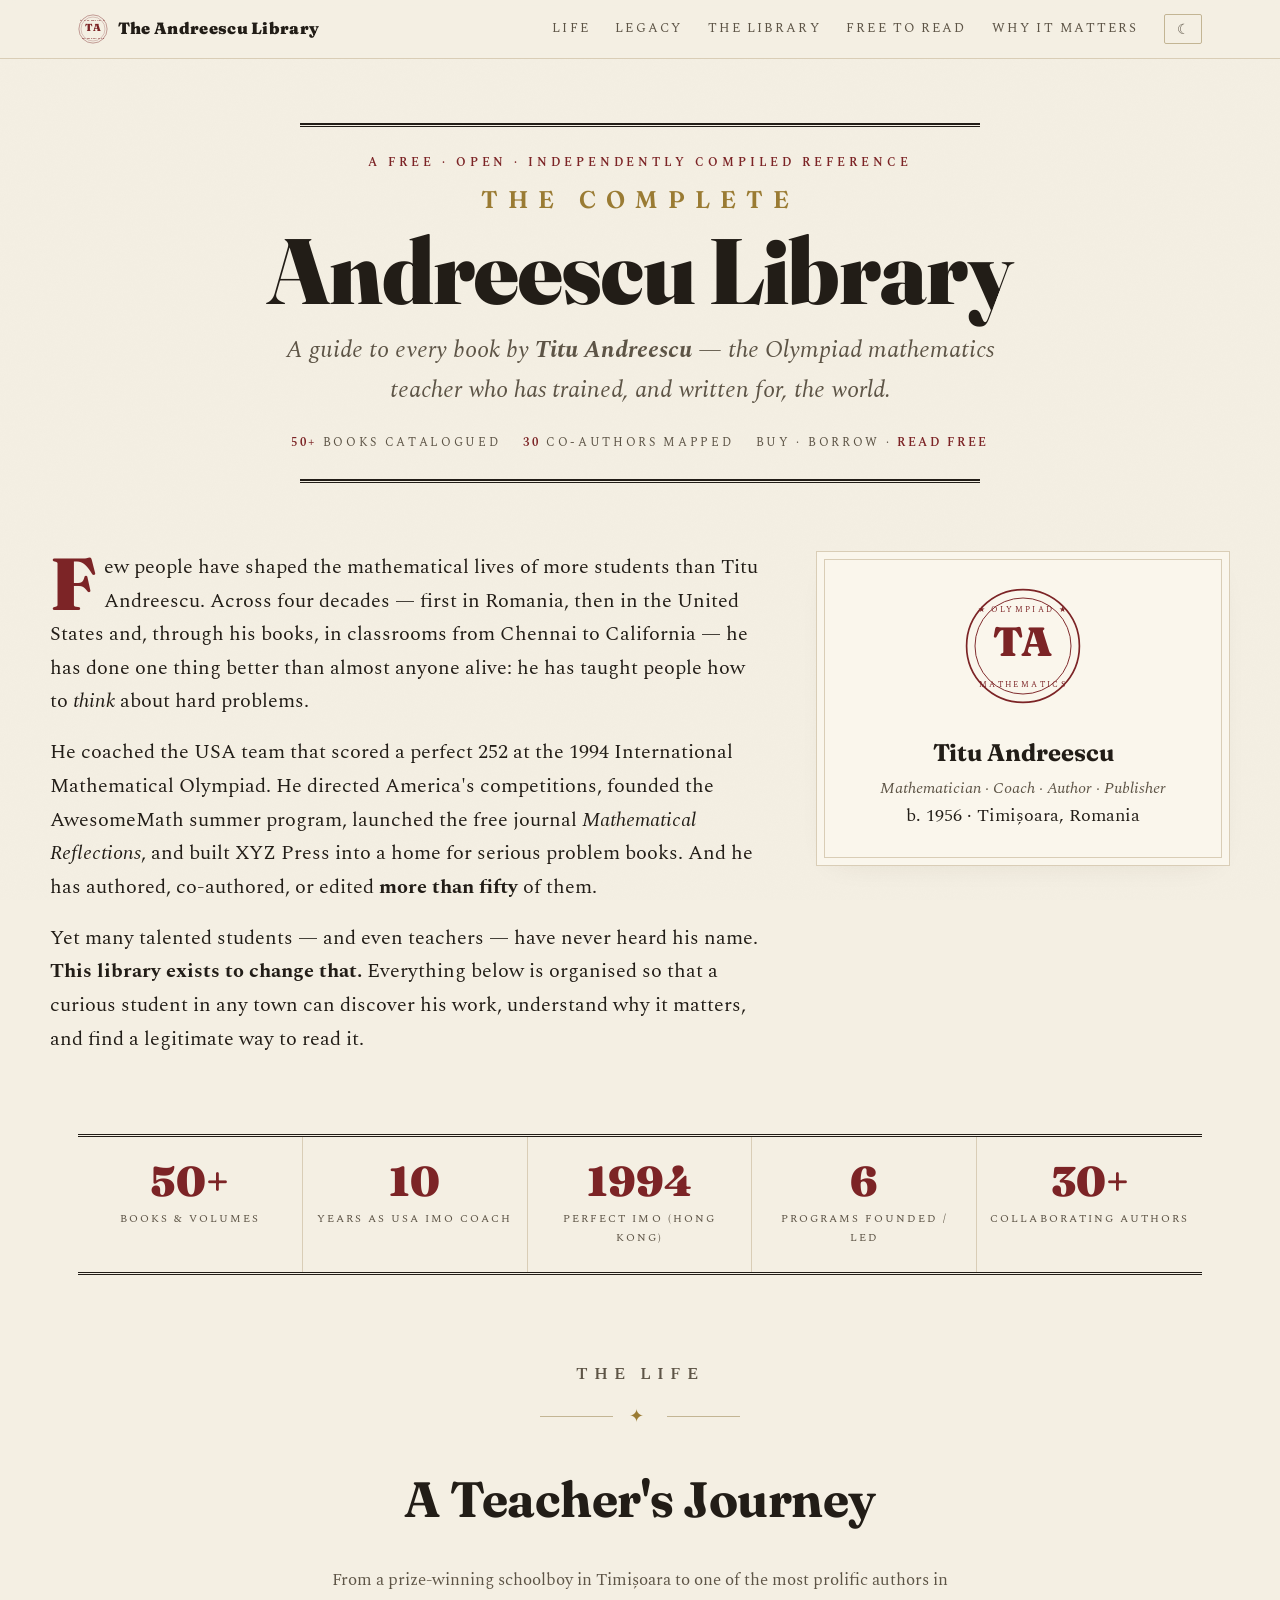
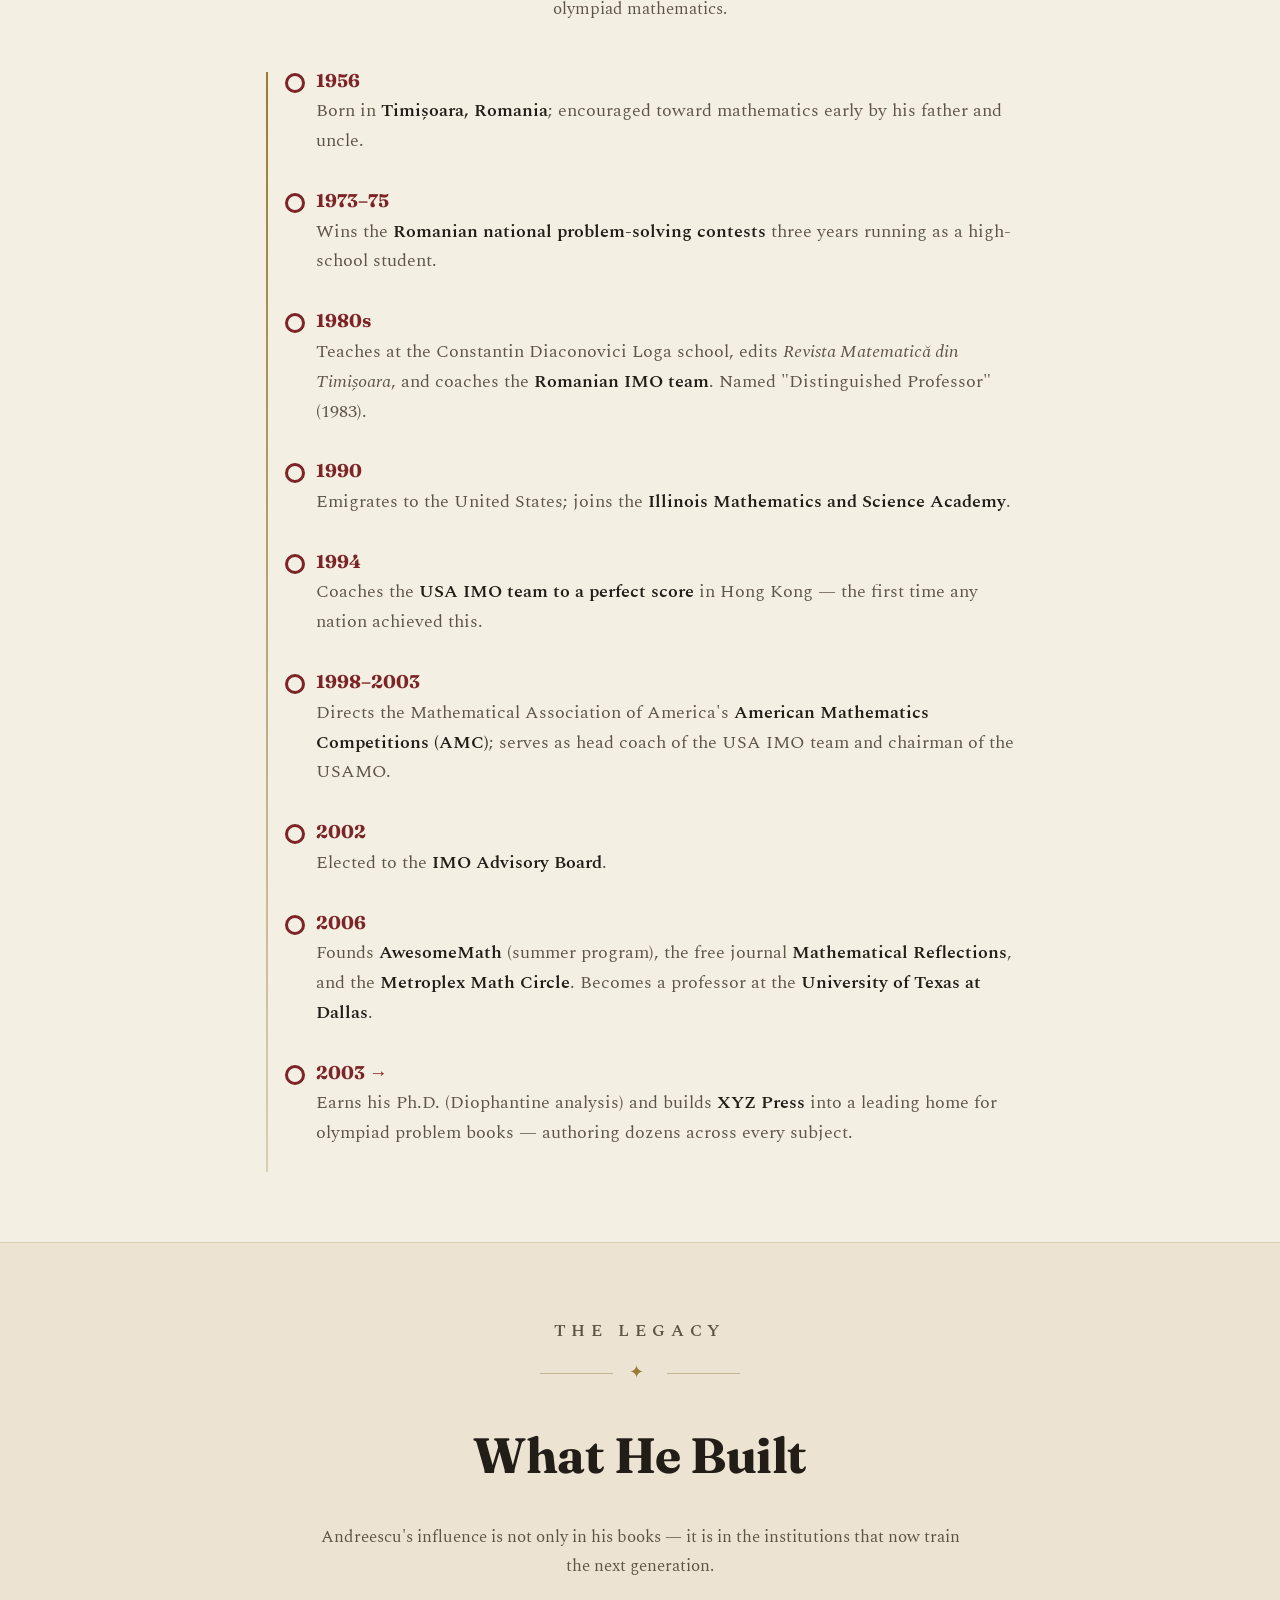
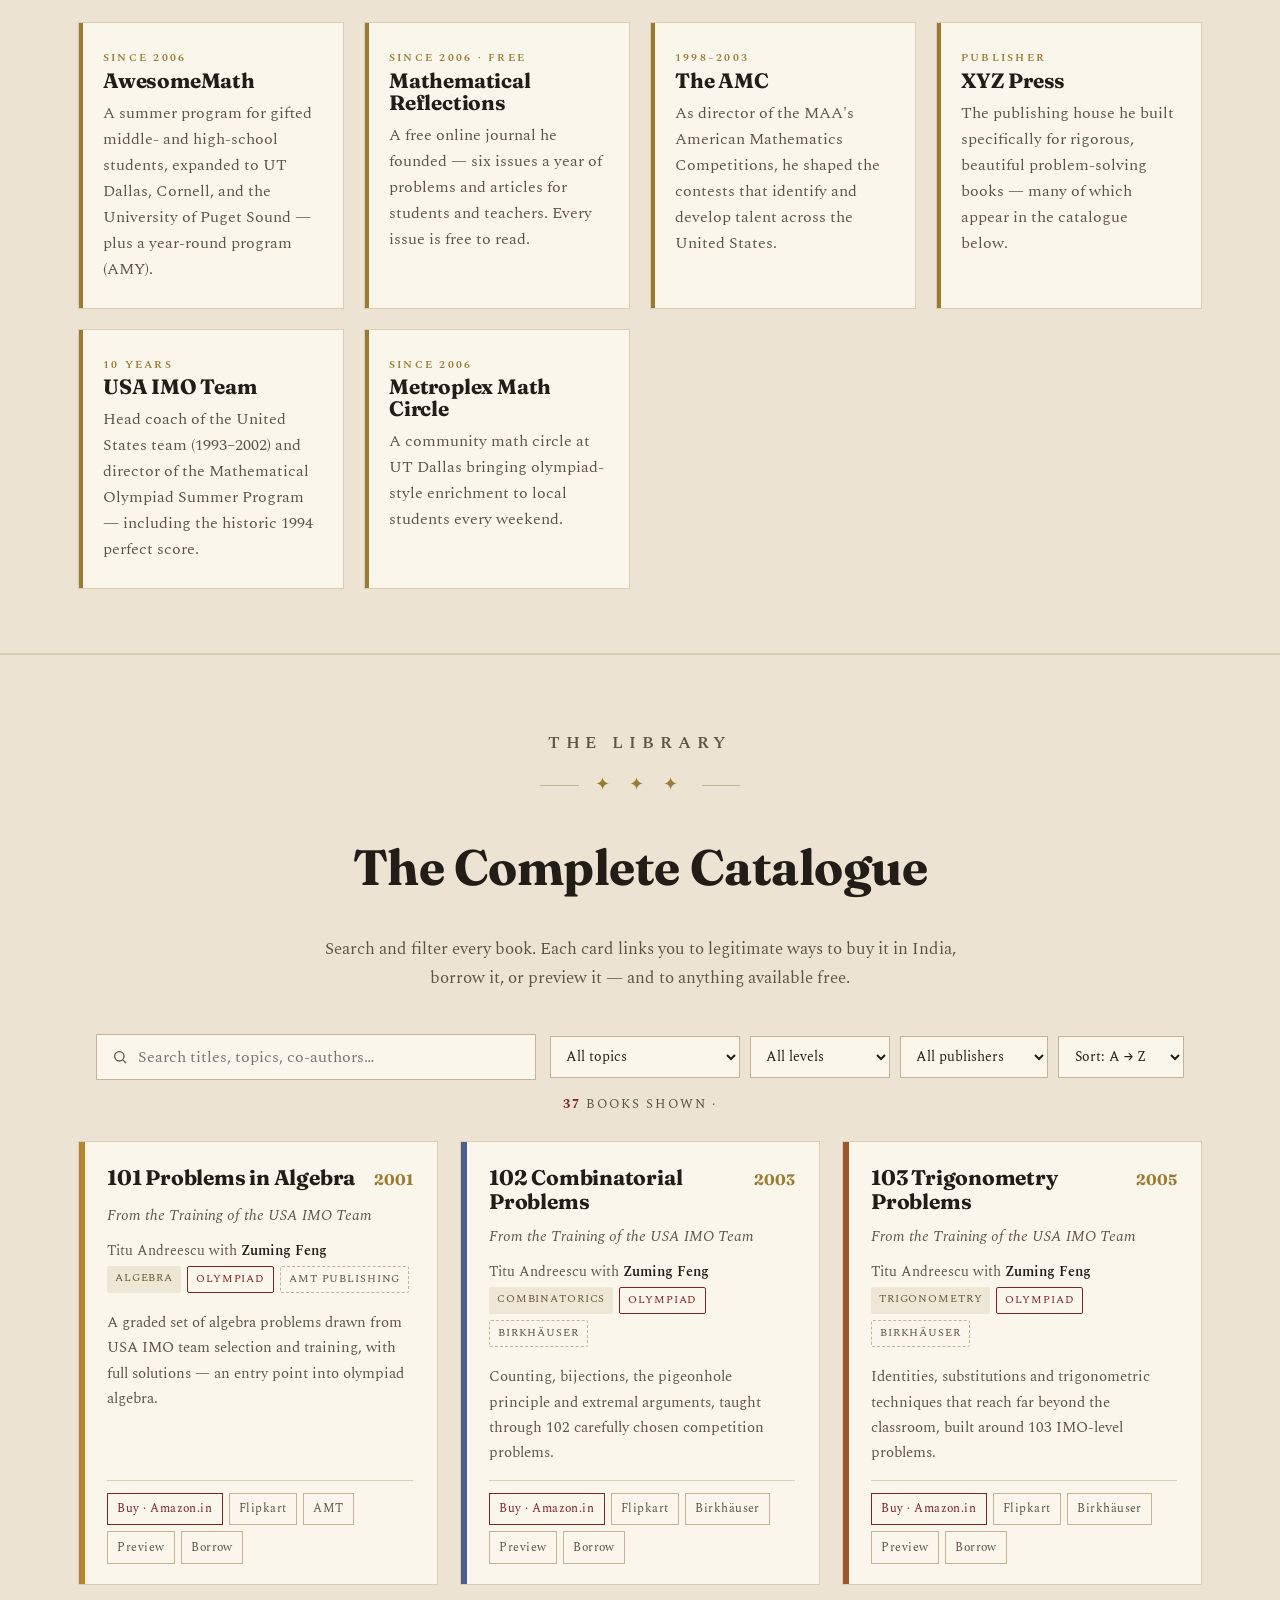
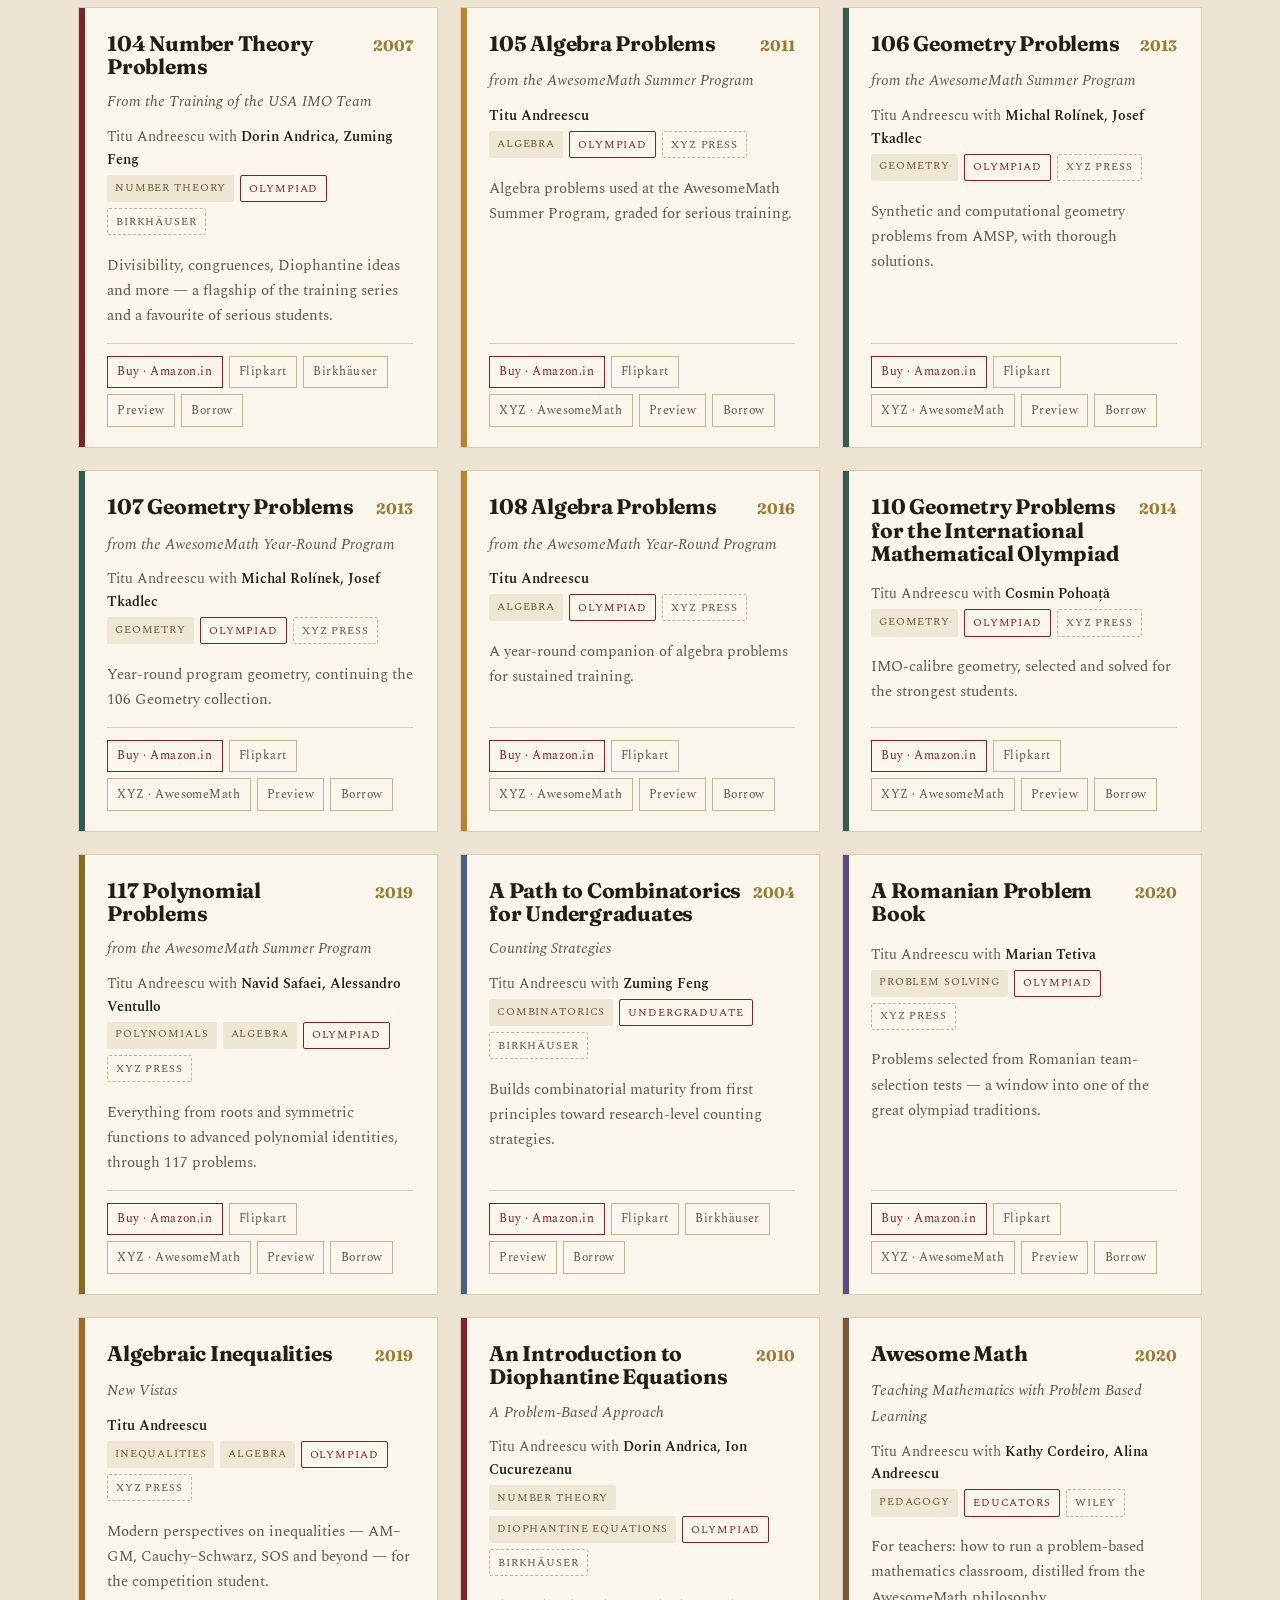
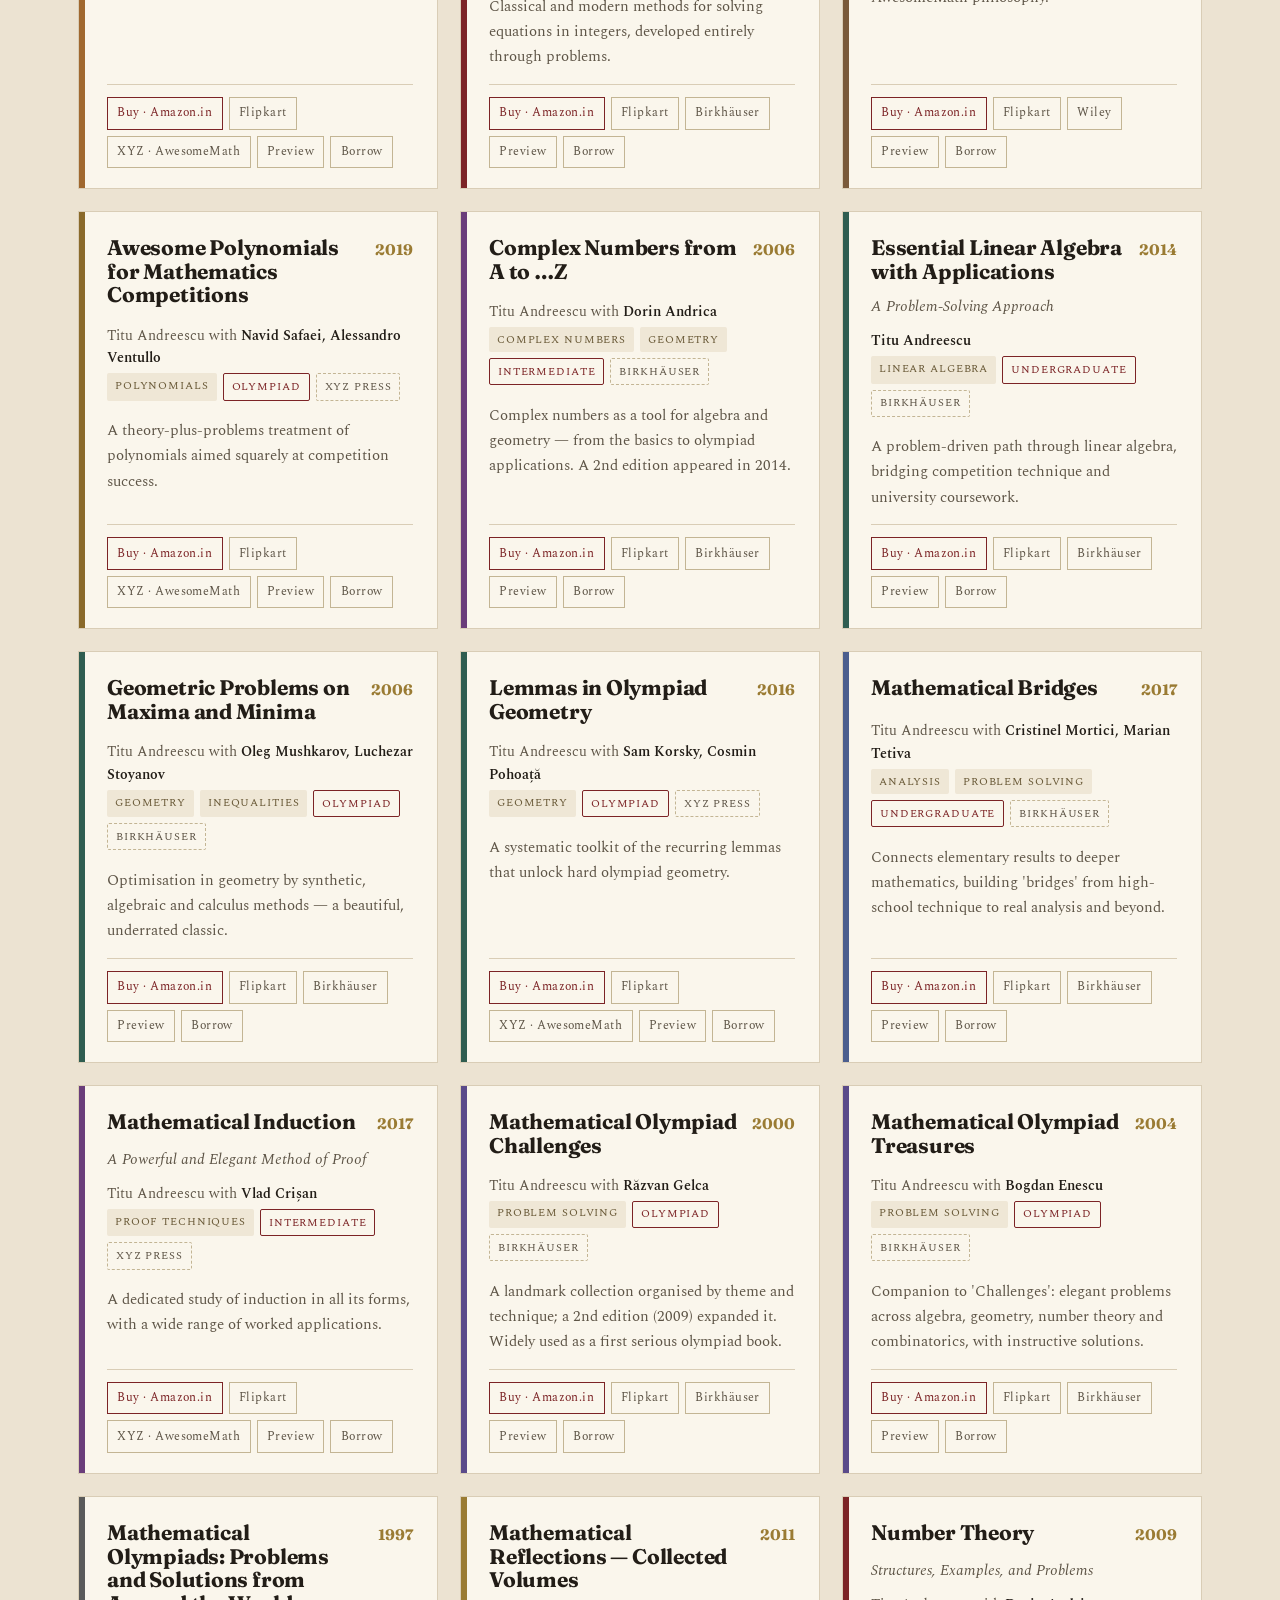
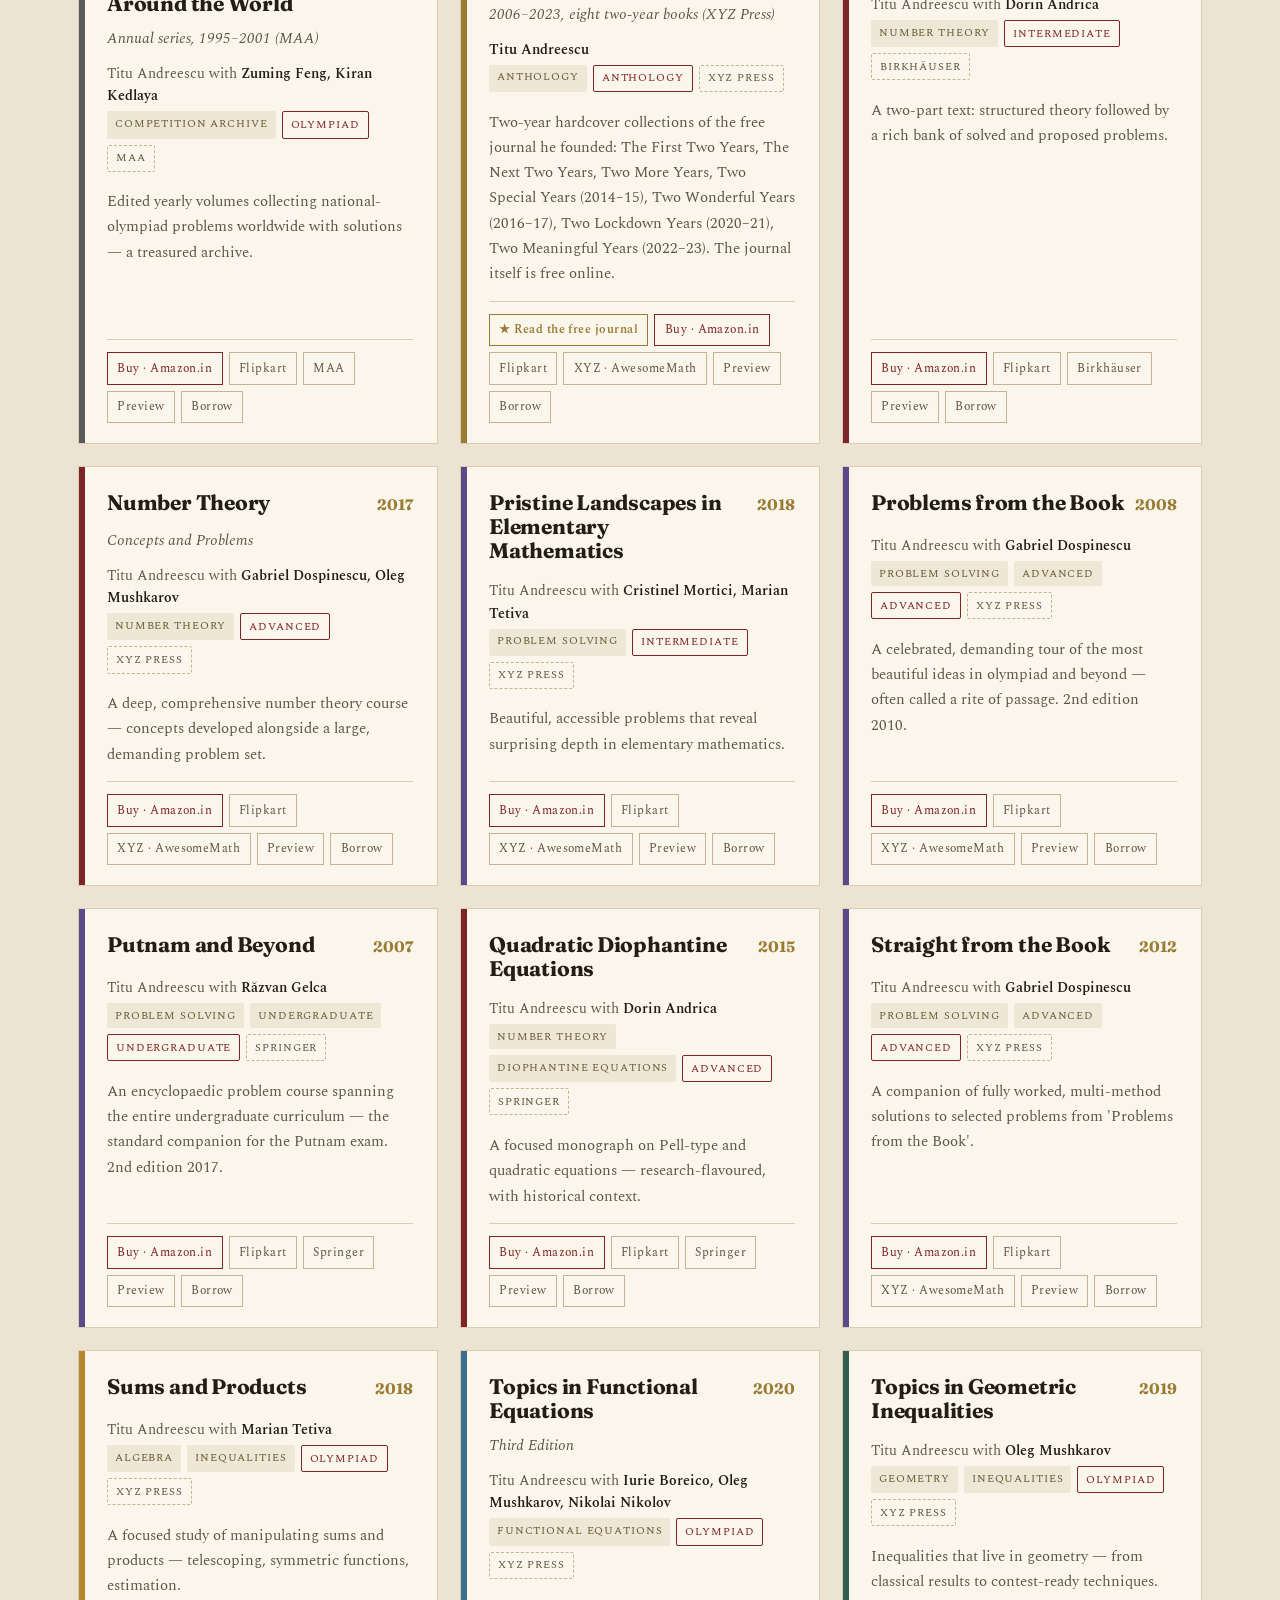
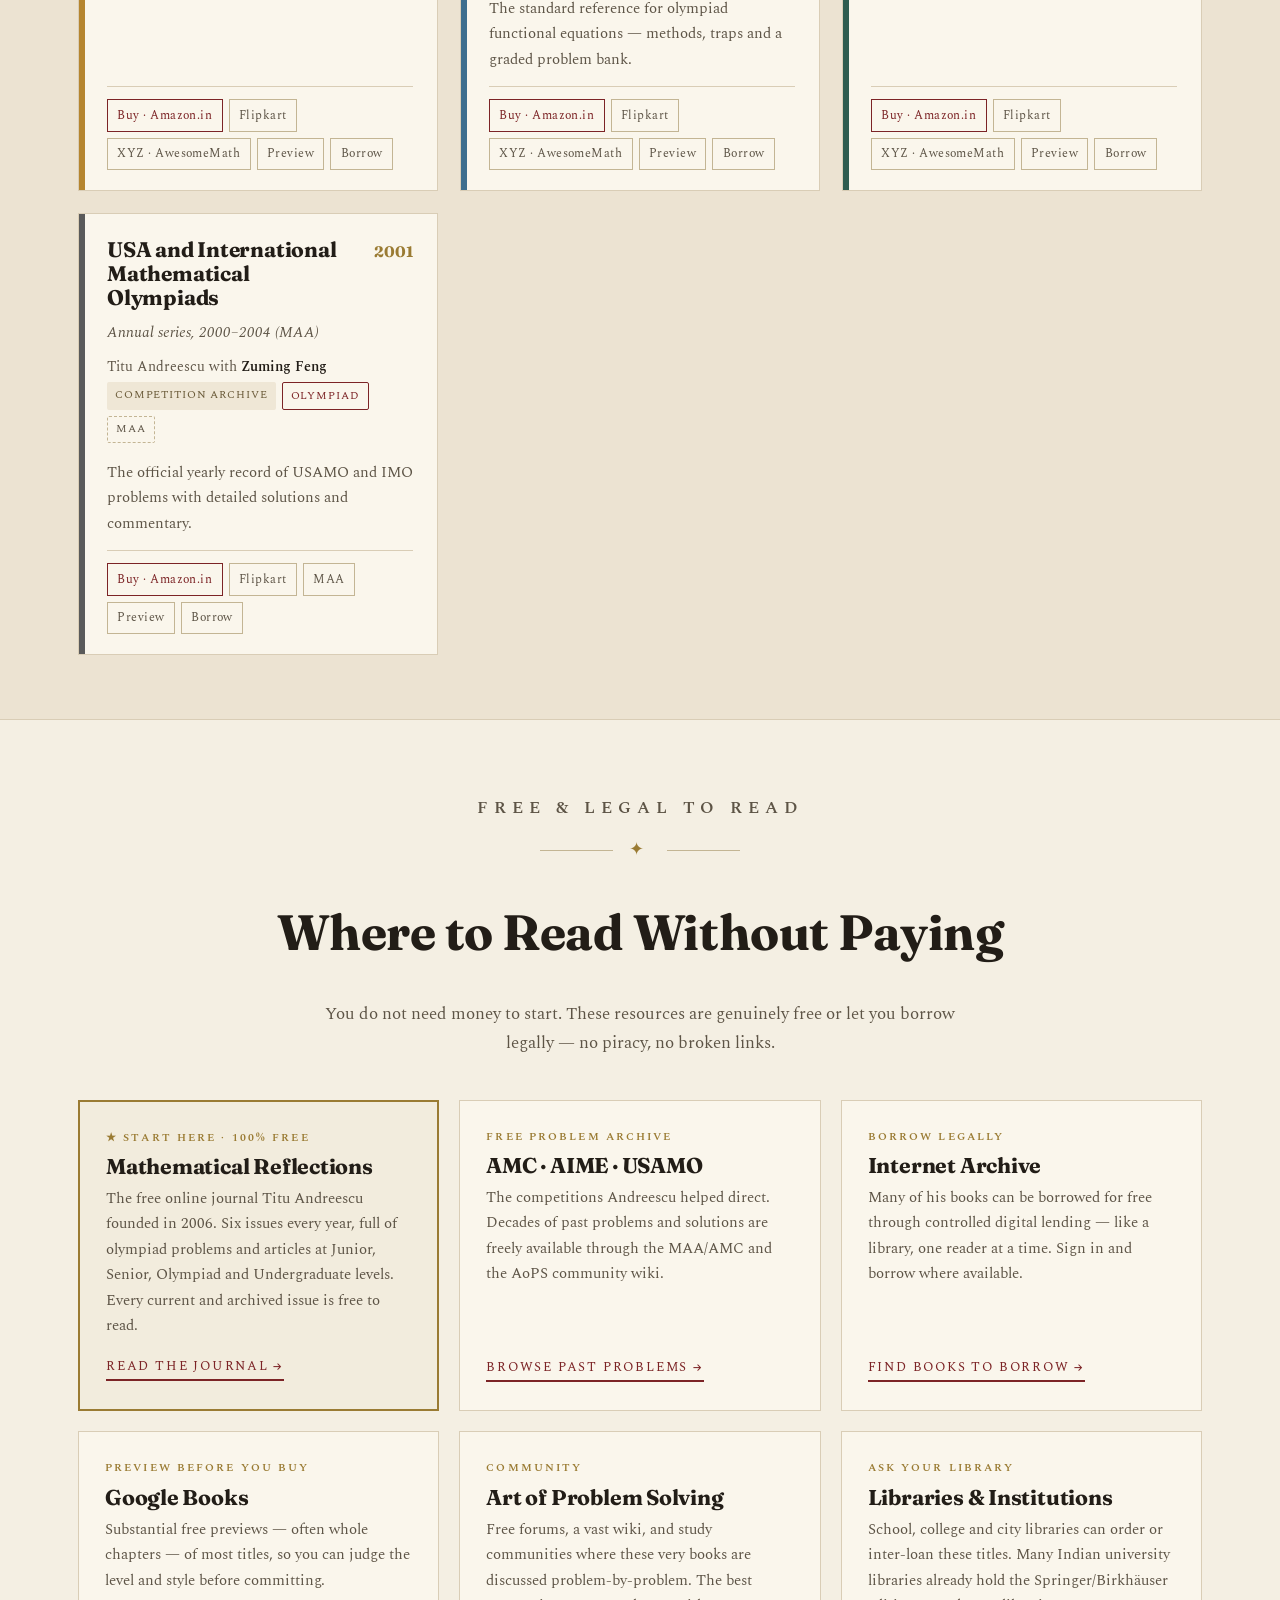
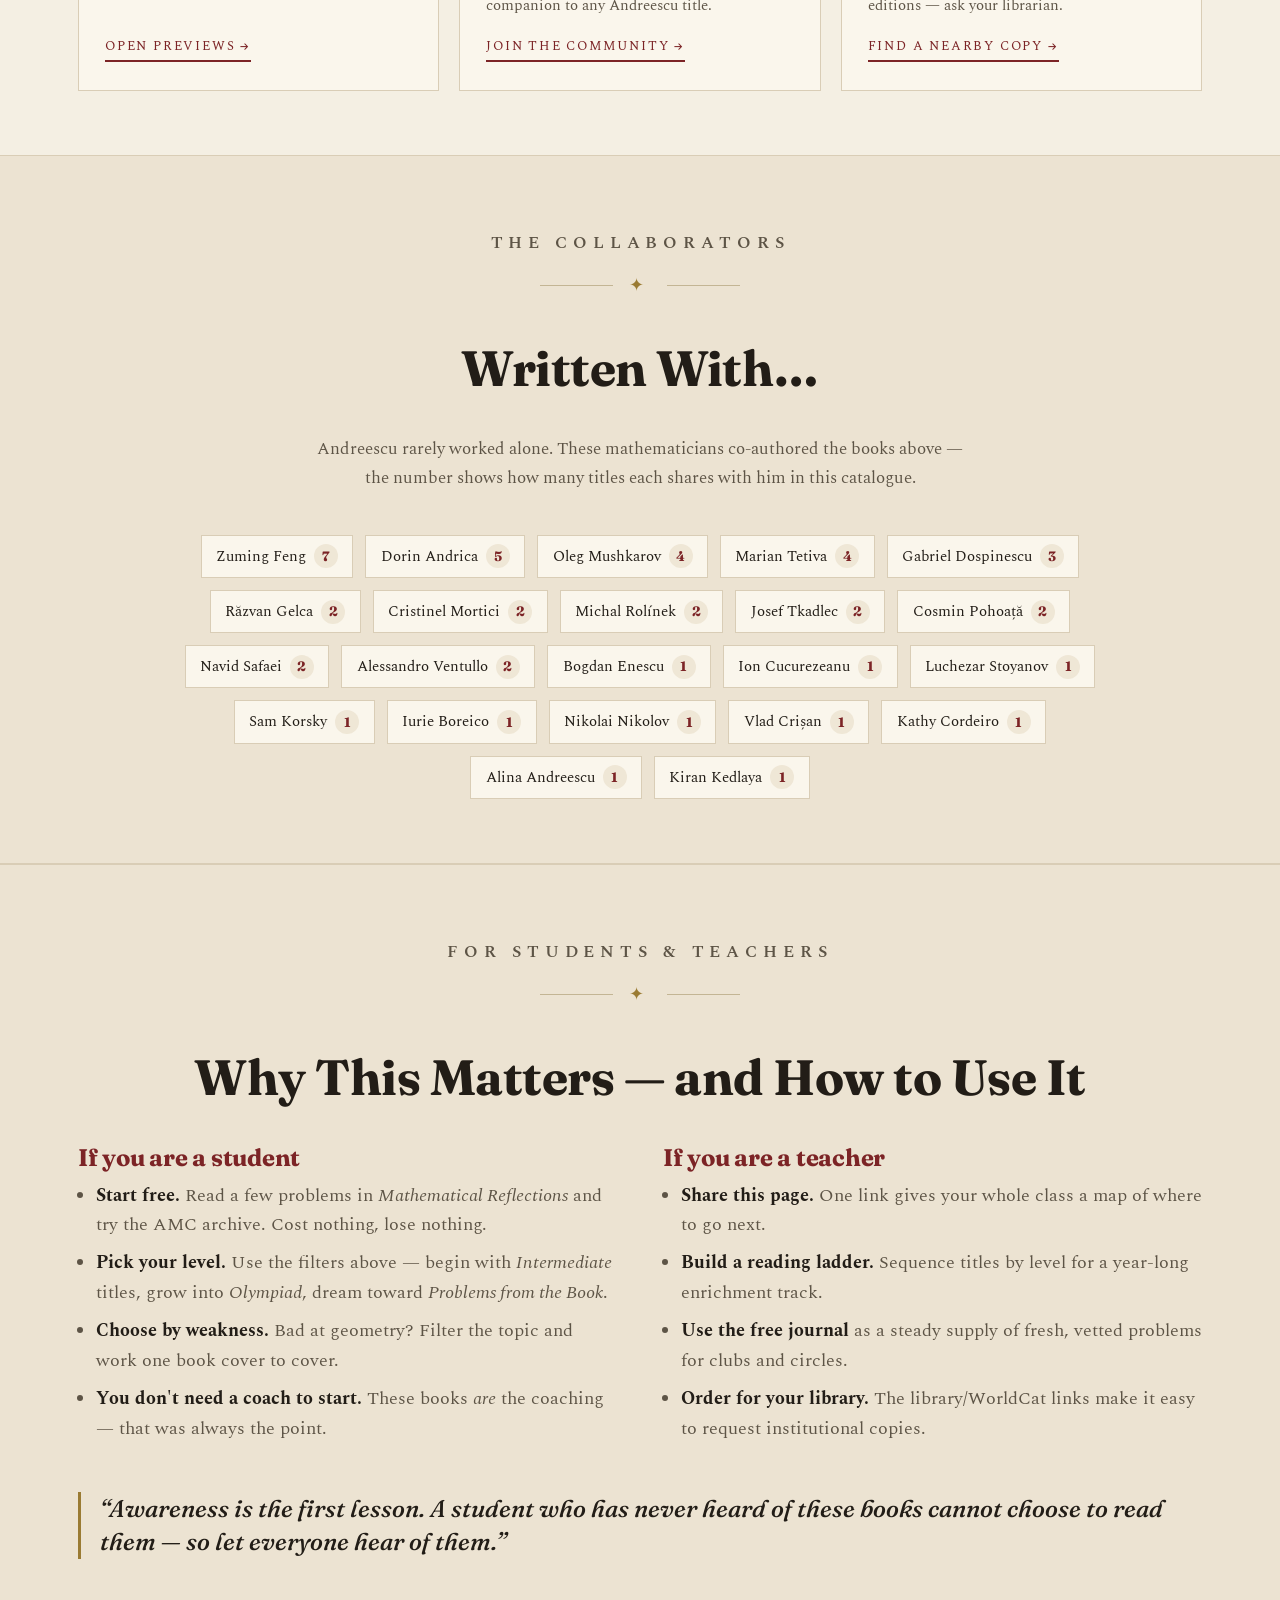
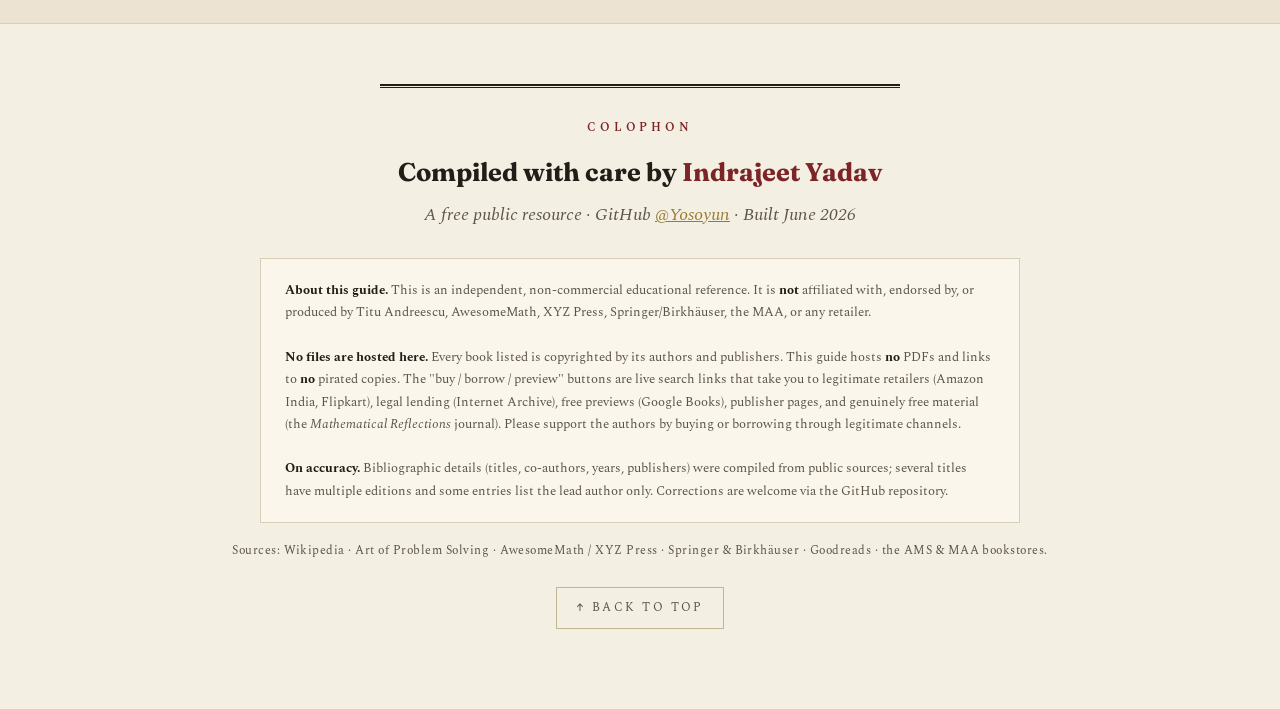
==== commit 8344bd94: "Credit compiler as Indrajeet Yadav across site, README, PDF, data Co-Authored-By: Claude Opus 4.8 (1" ====
--- a/index.html
+++ b/index.html
@@ -457,7 +457,7 @@
 <div class="wrap colophon" id="colophon">
   <div class="rule-d"></div>
   <p class="eyebrow" style="text-align:center">Colophon</p>
-  <div class="credit">Compiled with care by <b>Vanindra</b></div>
+  <div class="credit">Compiled with care by <b>Indrajeet Yadav</b></div>
   <div class="sub">A free public resource · GitHub <a href="https://github.com/Yosoyun" target="_blank" rel="noopener" style="color:var(--gold)">@Yosoyun</a> · Built June 2026</div>
   <div class="disc">
     <b>About this guide.</b> This is an independent, non-commercial educational reference. It is <b>not</b> affiliated with, endorsed by, or produced by Titu Andreescu, AwesomeMath, XYZ Press, Springer/Birkhäuser, the MAA, or any retailer. <br/><br/>
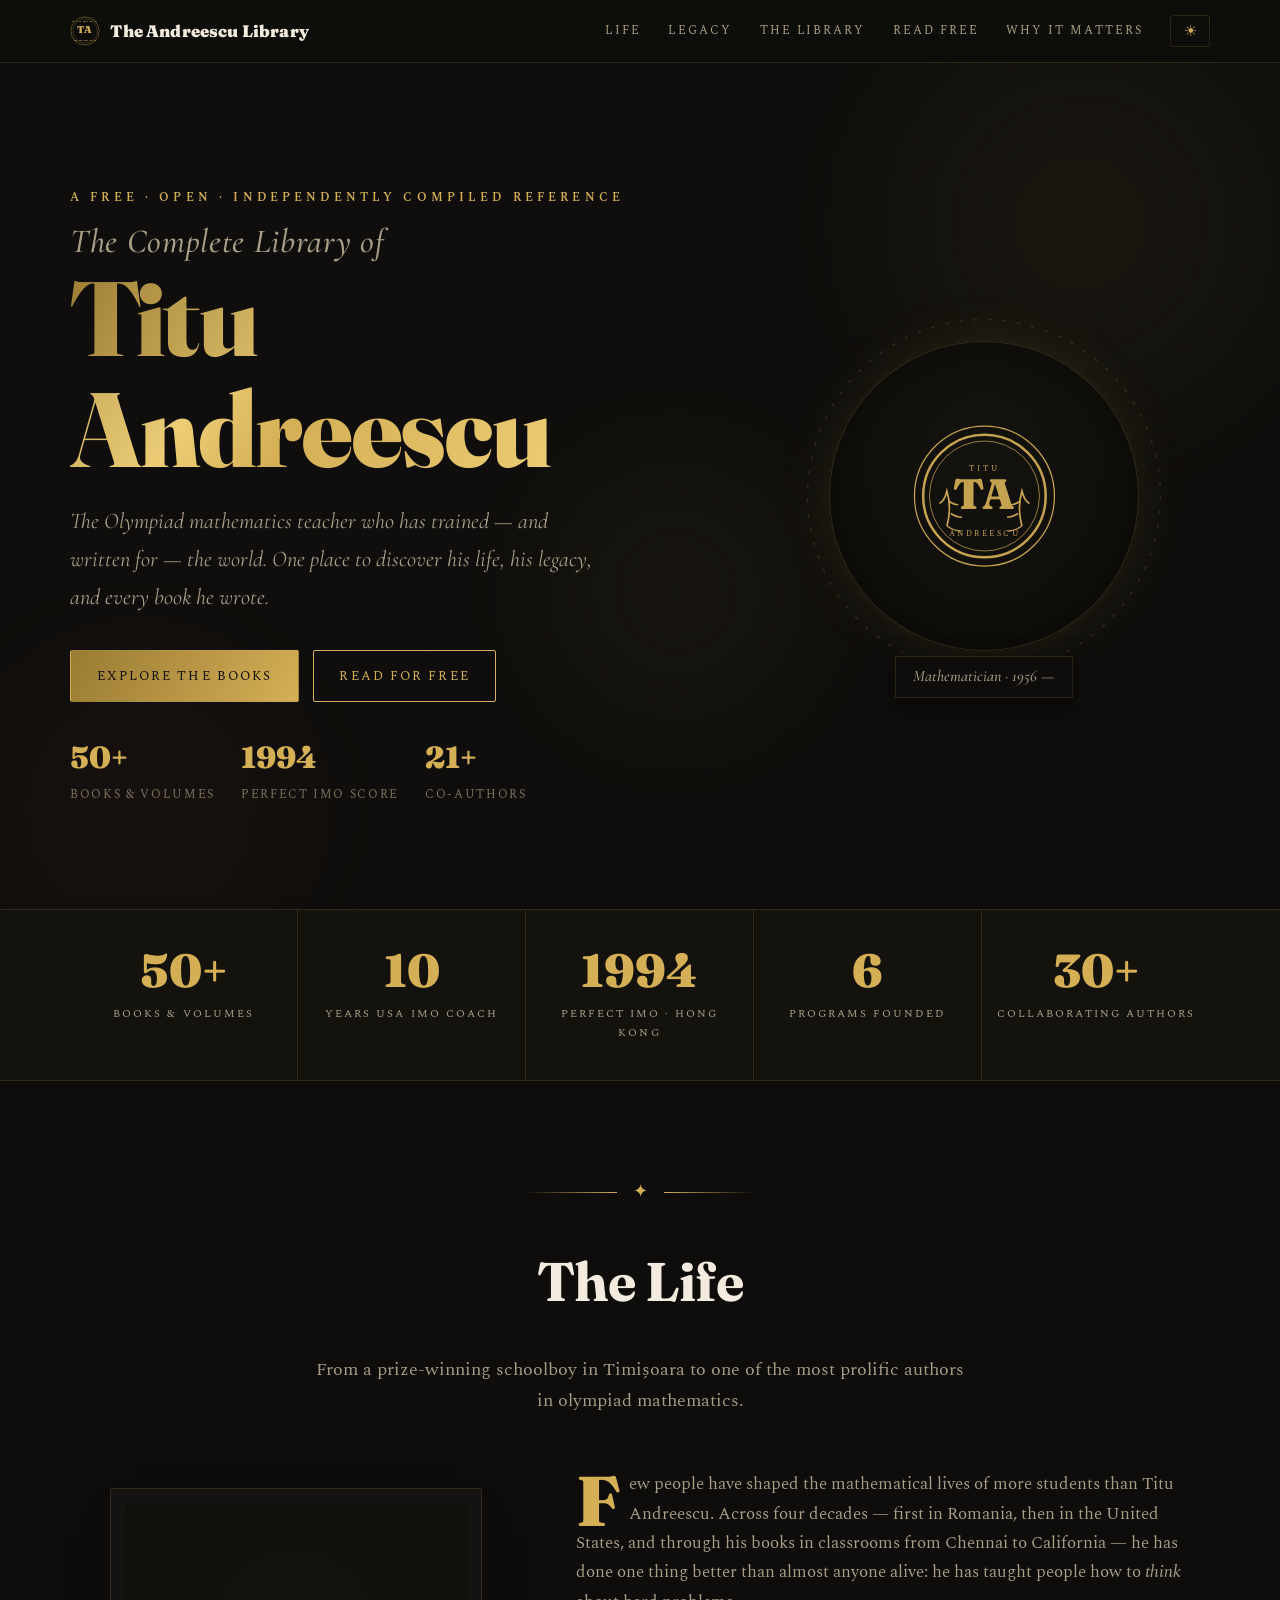
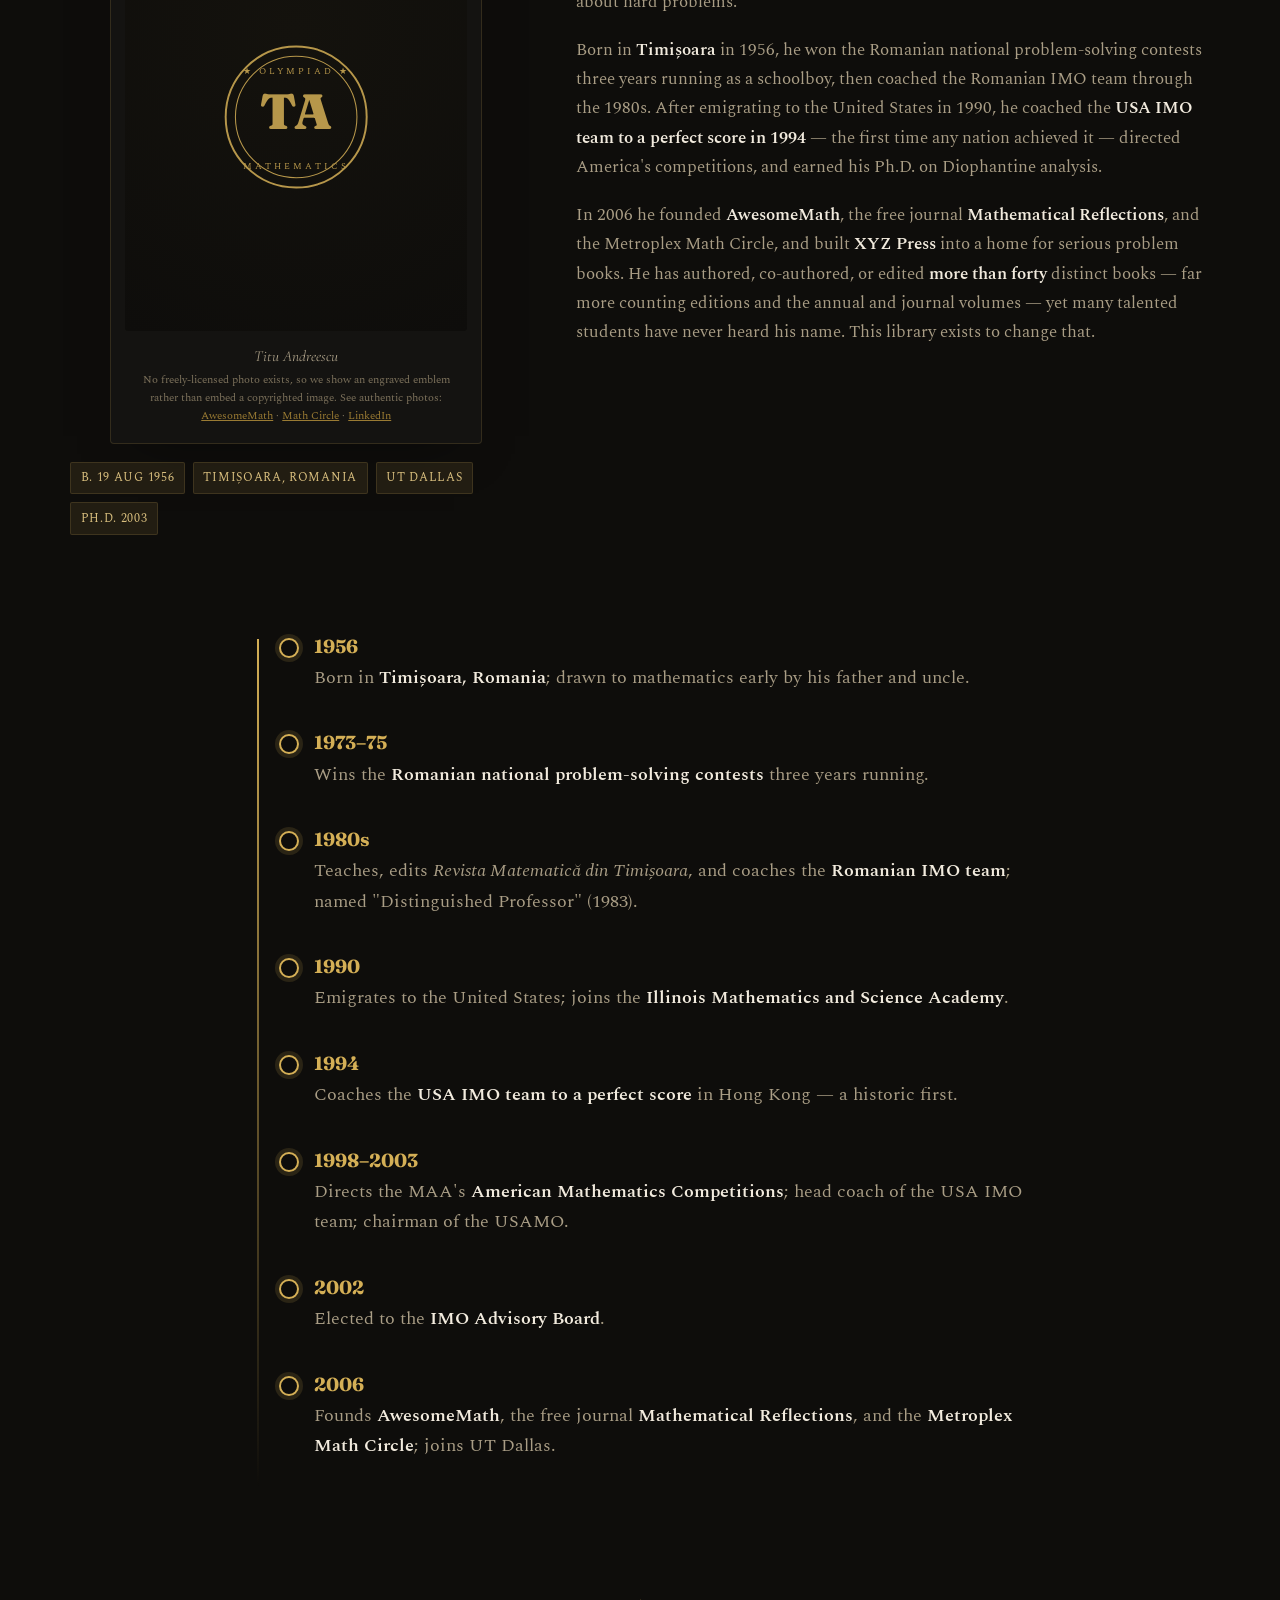
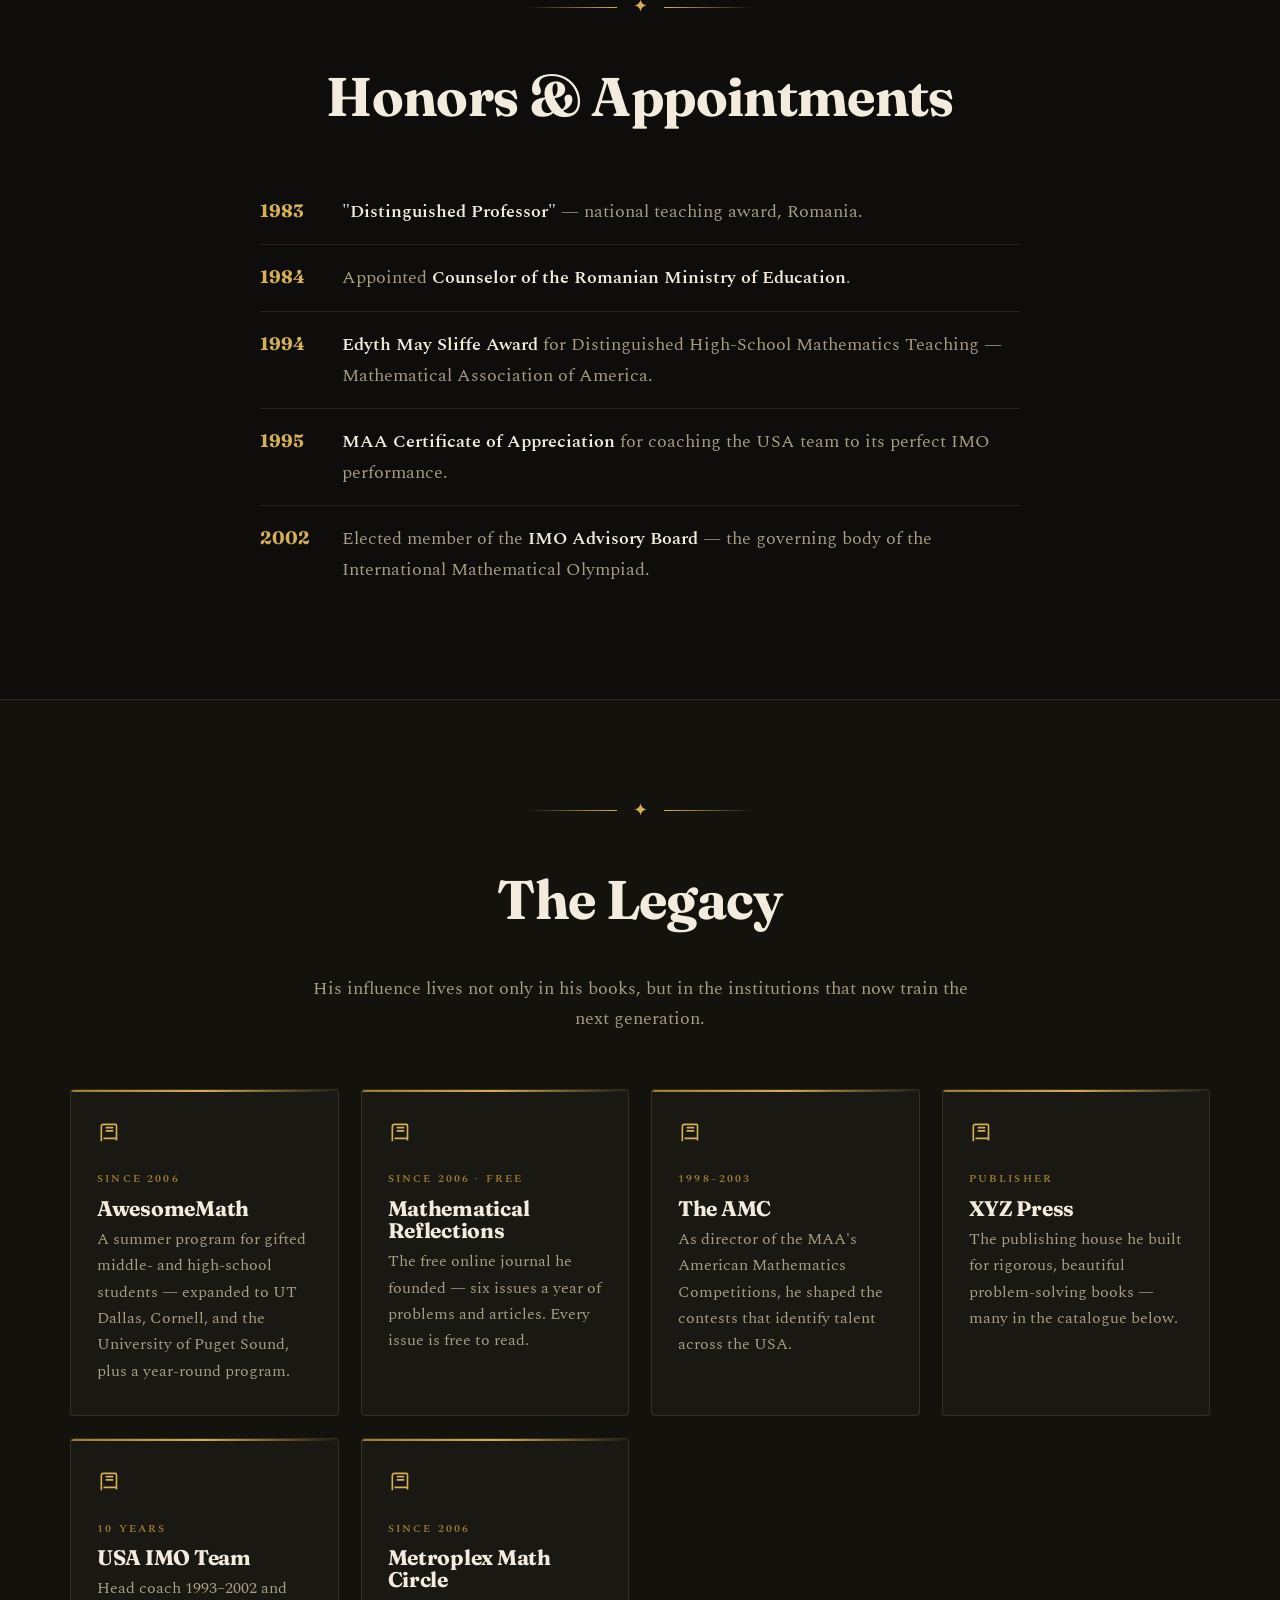
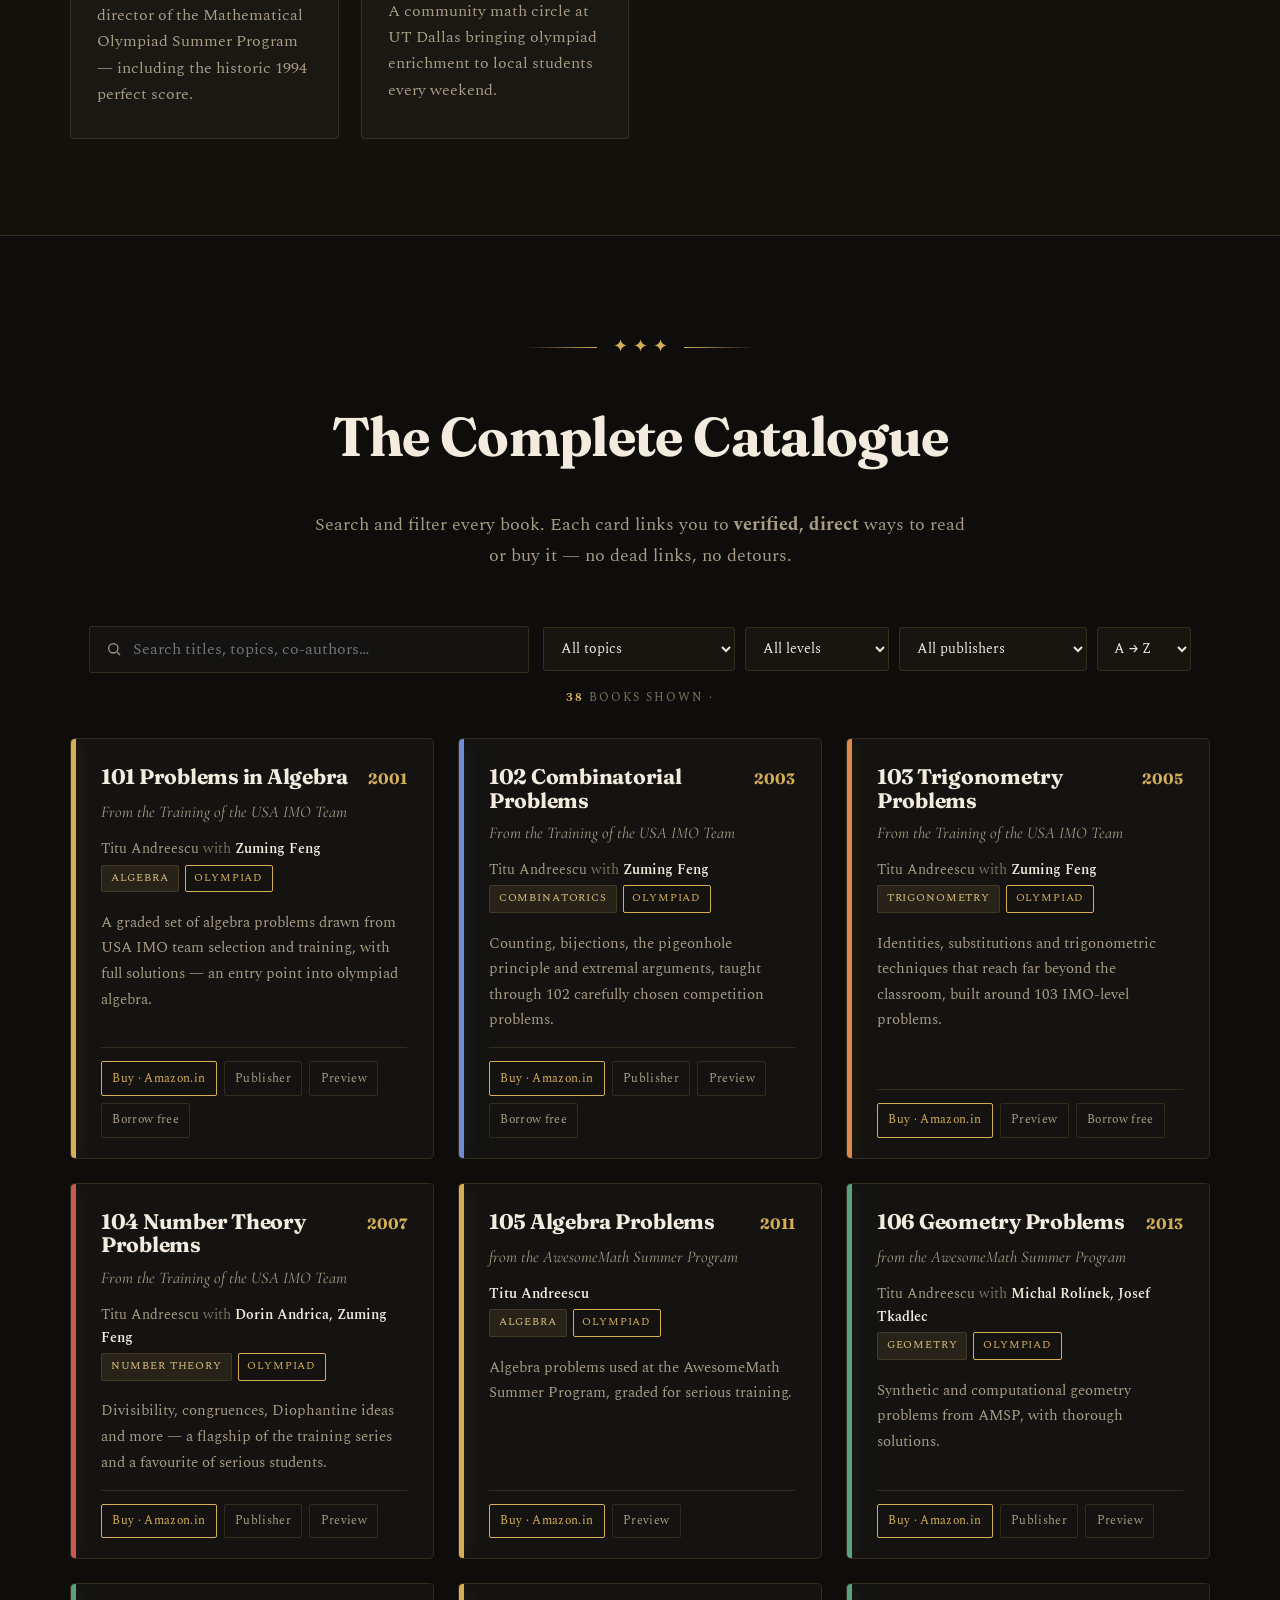
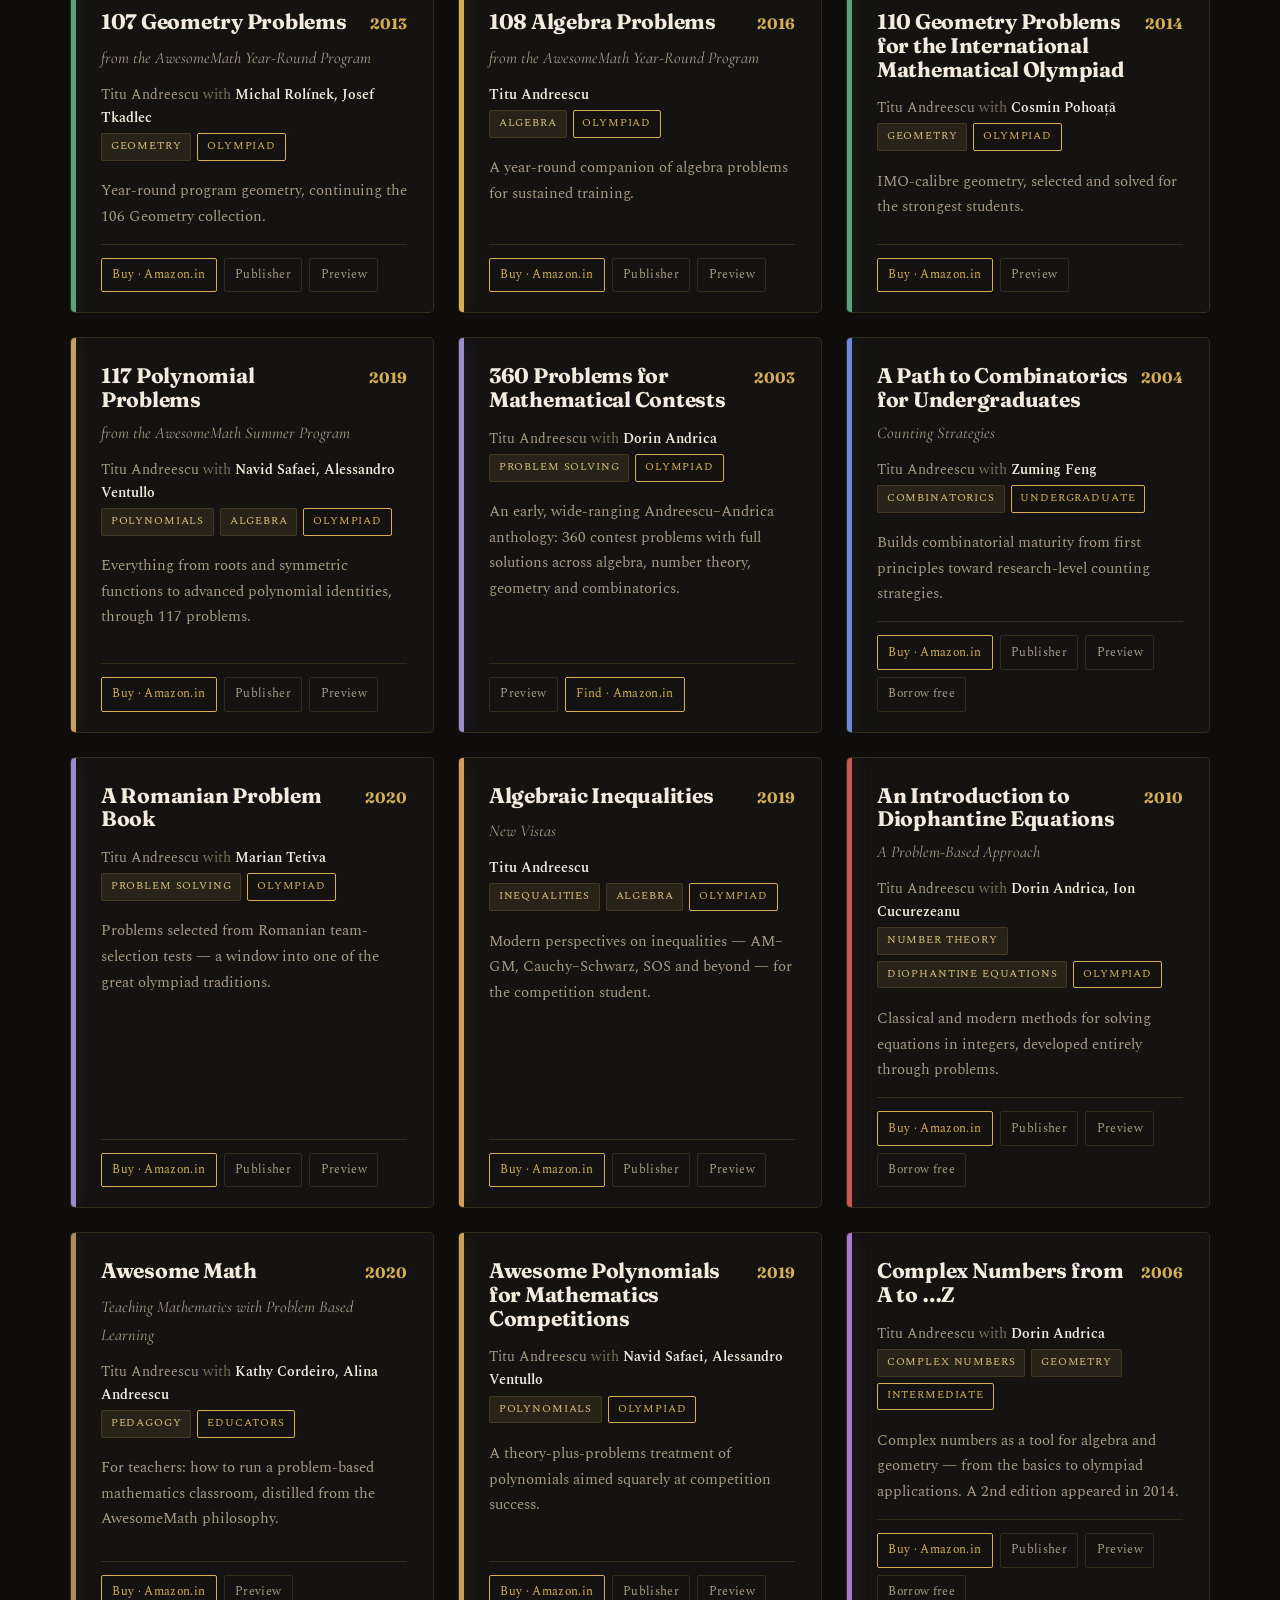
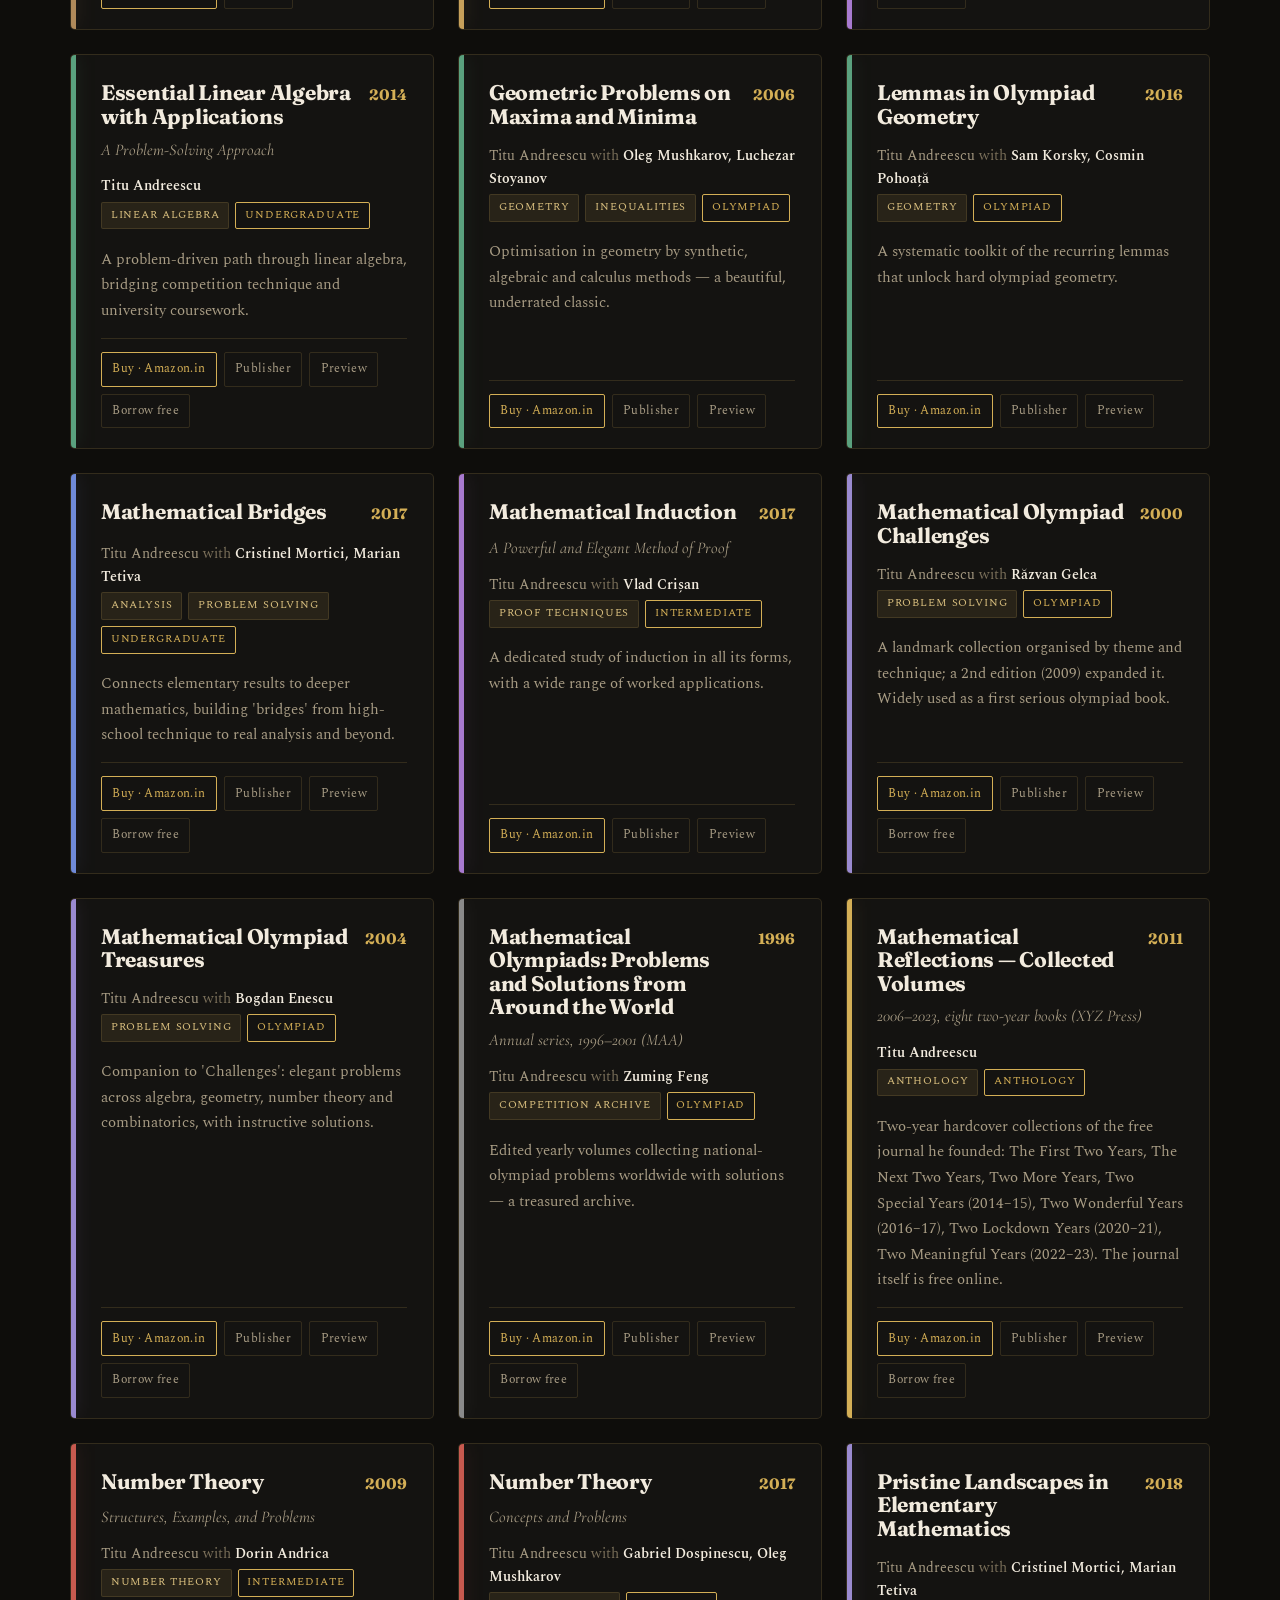
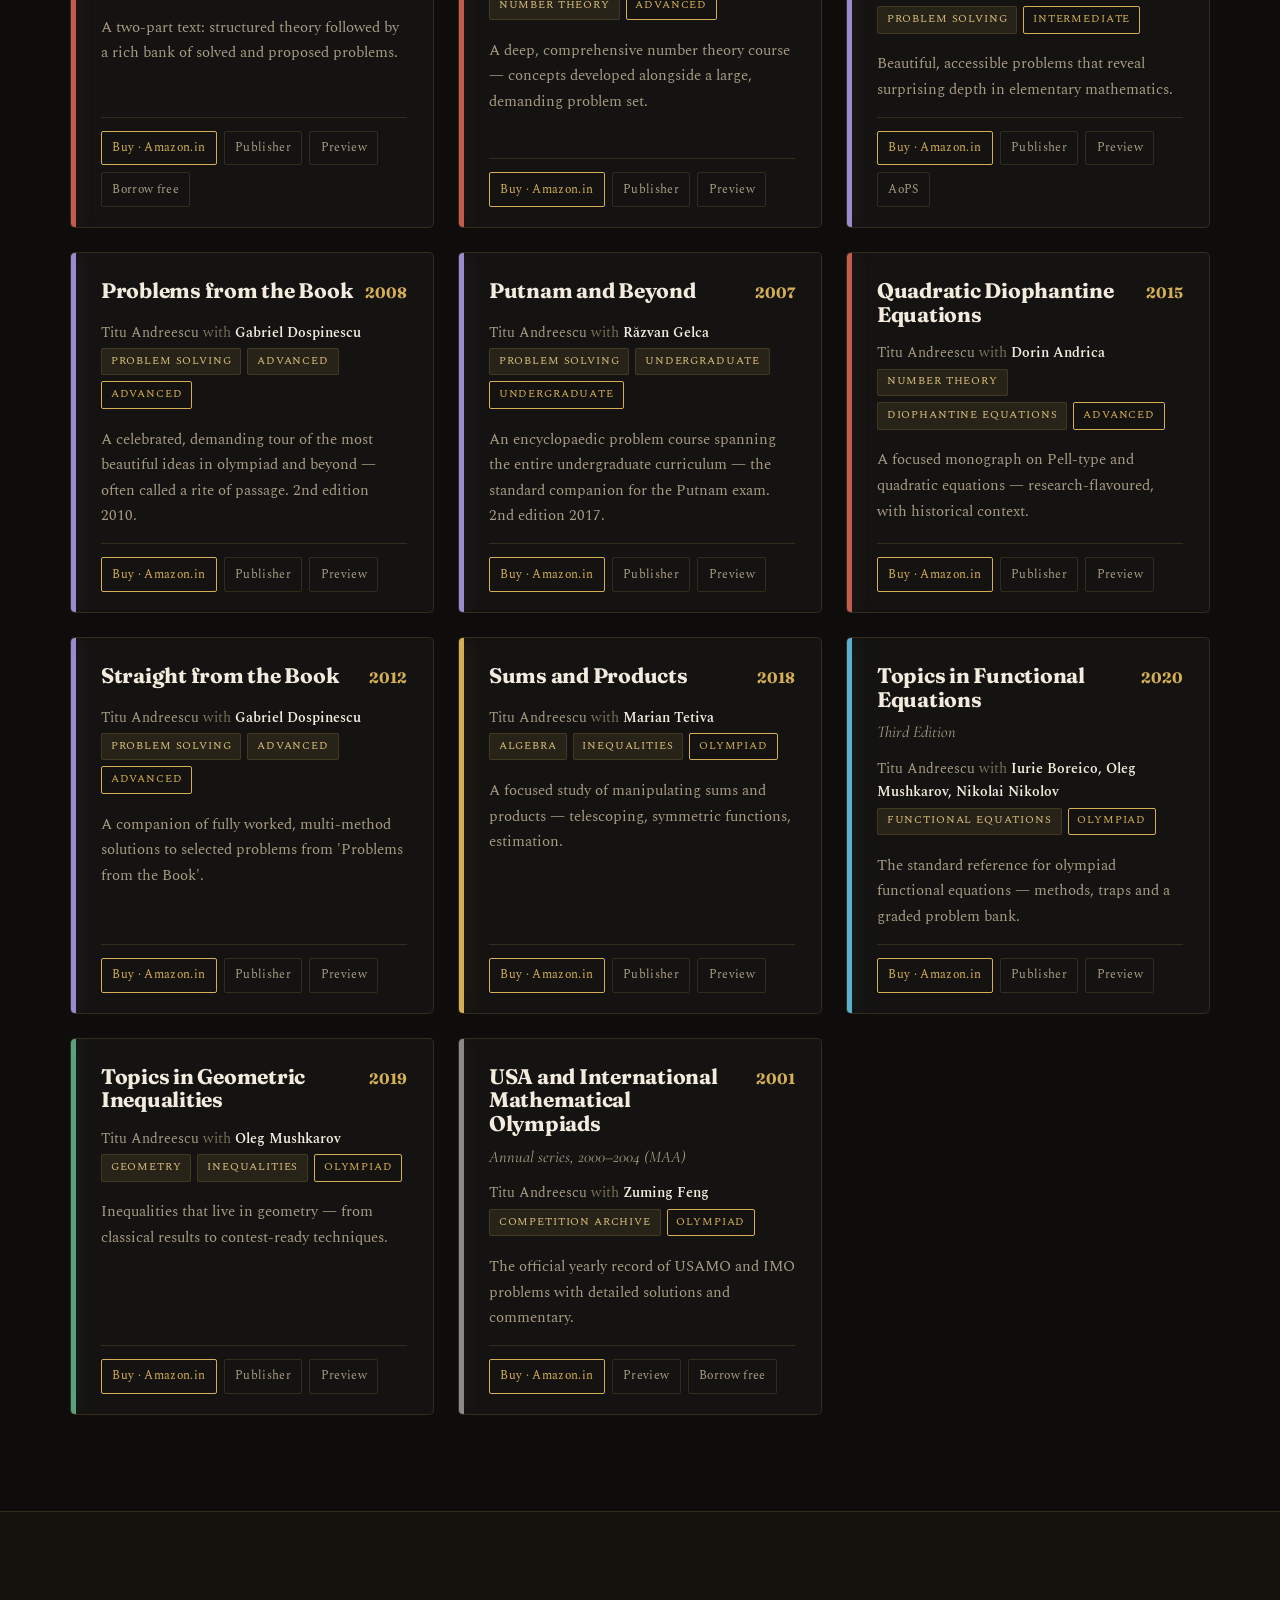
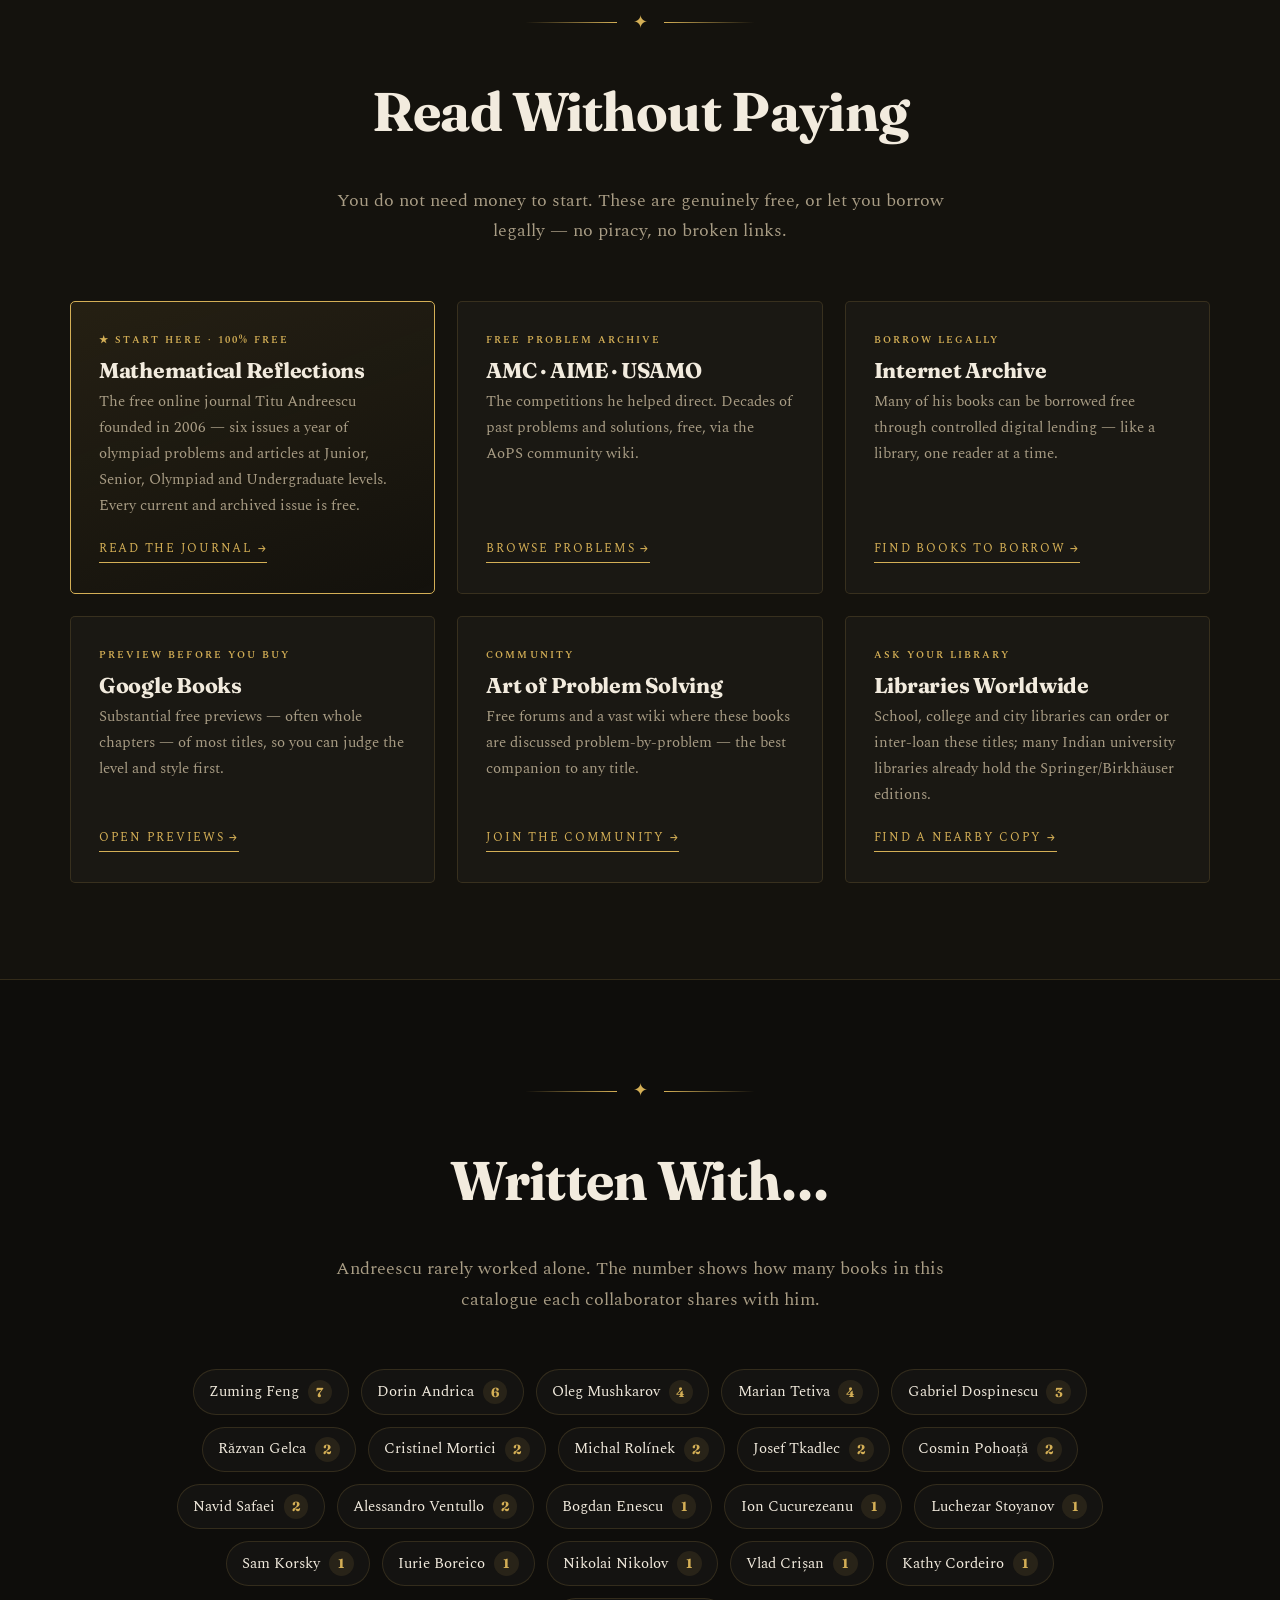
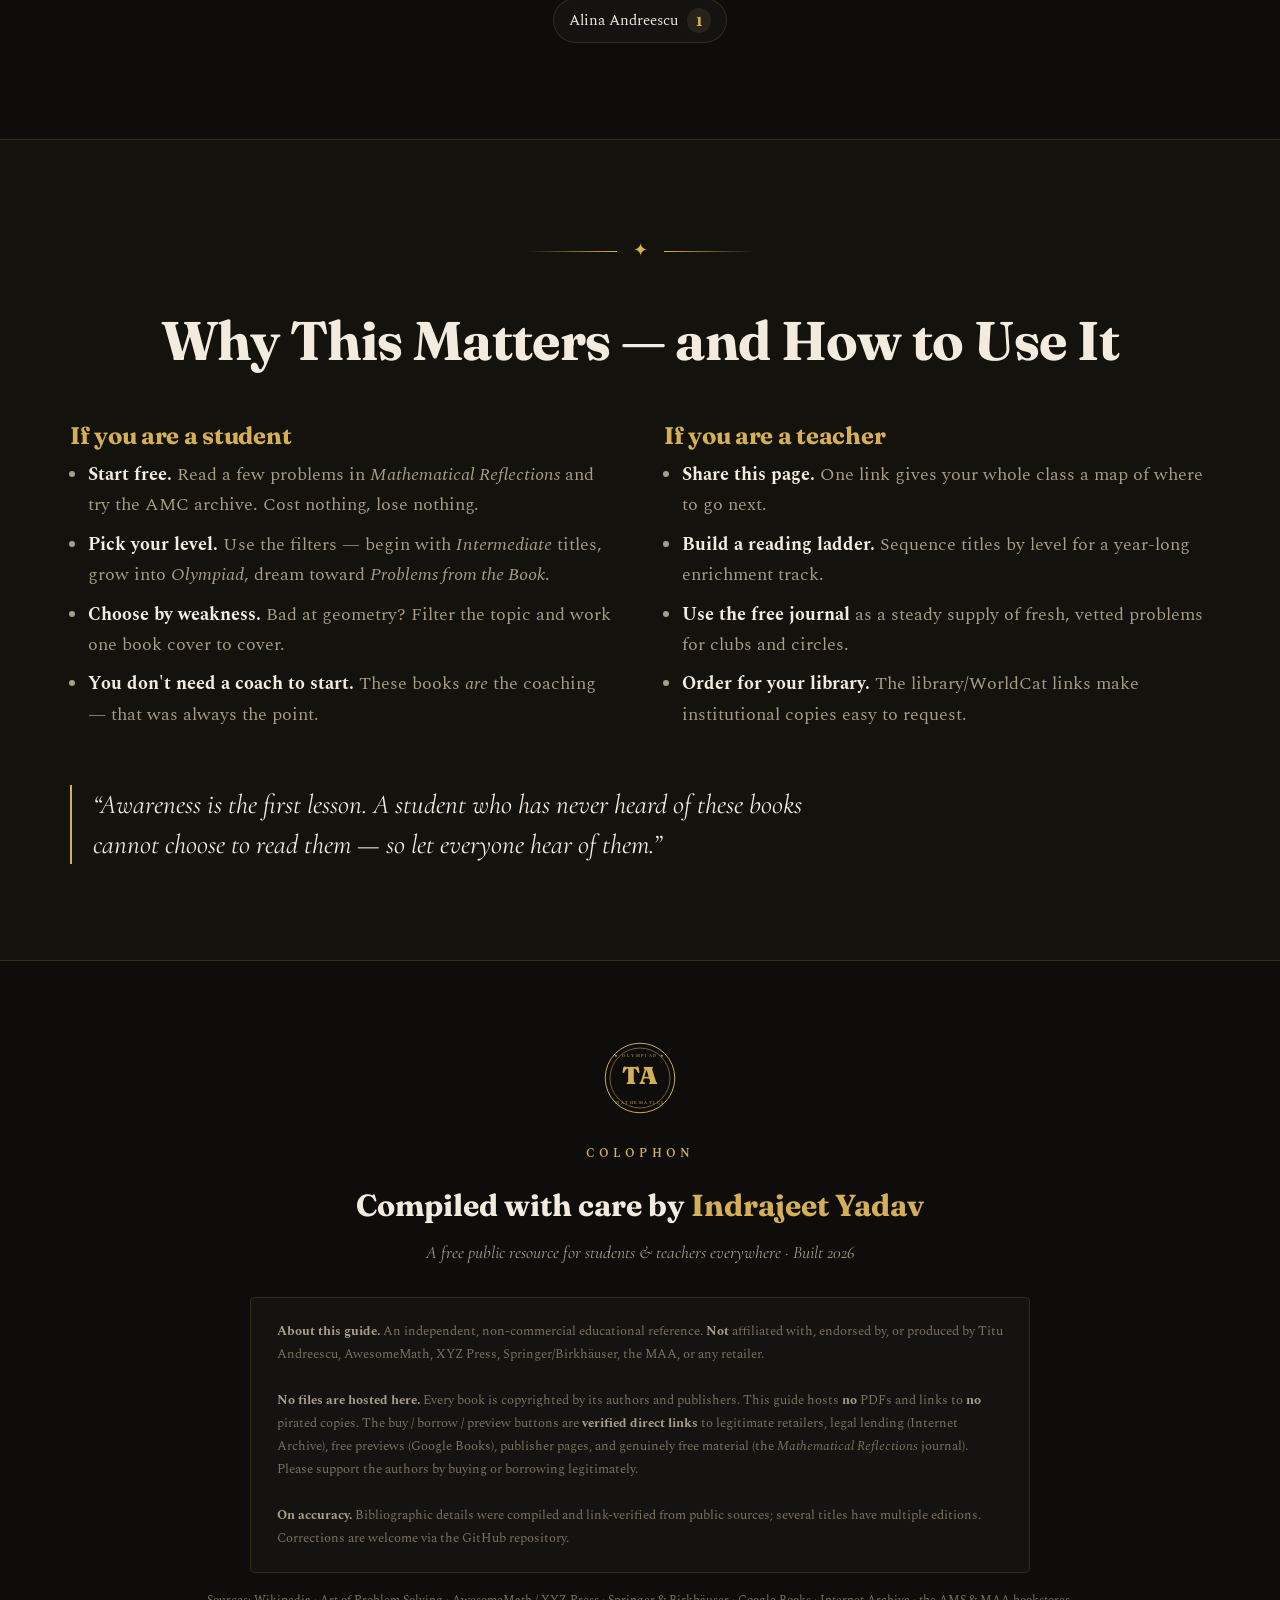
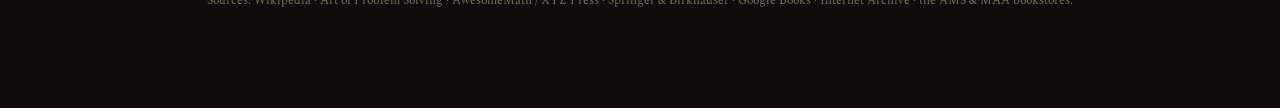
==== commit 899d53df: "Premium redesign + machine-verified direct links for all 38 books - New dark luxe UI: gold-gradient " ====
--- a/index.html
+++ b/index.html
@@ -1,1212 +1,1363 @@
 <!DOCTYPE html>
-<html lang="en">
+<html lang="en" data-theme="dark">
 <head>
 <meta charset="UTF-8" />
 <meta name="viewport" content="width=device-width, initial-scale=1.0" />
-<title>The Andreescu Library — A Complete, Free Guide to the Books of Titu Andreescu</title>
-<meta name="description" content="A freely accessible, beautifully organised guide to every book by Titu Andreescu — Olympiad mathematics teacher to the world. Biography, achievements, complete bibliography, co-authors, and legitimate ways to read or buy each book. Compiled for students and teachers everywhere." />
-<meta property="og:title" content="The Andreescu Library" />
-<meta property="og:description" content="The complete, free guide to the books of Titu Andreescu — for students and teachers everywhere." />
+<title>Titu Andreescu — The Complete Library | A Free Guide to His Books</title>
+<meta name="description" content="A free, premium guide to the life, achievements and every book of Titu Andreescu — the Olympiad mathematics teacher to the world. Biography, complete bibliography, co-authors, and verified direct links to read or buy each book." />
+<meta property="og:title" content="Titu Andreescu — The Complete Library" />
+<meta property="og:description" content="A free, premium guide to every book by Titu Andreescu — biography, achievements, and verified ways to read each one." />
 <meta property="og:type" content="website" />
 <meta property="og:url" content="https://yosoyun.github.io/andreescu-library/" />
-<meta name="theme-color" content="#7c2426" />
-<link rel="icon" href="data:image/svg+xml,%3Csvg%20xmlns='http://www.w3.org/2000/svg'%20viewBox='0%200%20100%20100'%3E%3Crect%20width='100'%20height='100'%20fill='%23f4efe3'/%3E%3Ccircle%20cx='50'%20cy='50'%20r='42'%20fill='none'%20stroke='%237c2426'%20stroke-width='4'/%3E%3Ctext%20x='50'%20y='67'%20font-family='Georgia'%20font-weight='bold'%20font-size='46'%20fill='%237c2426'%20text-anchor='middle'%3ETA%3C/text%3E%3C/svg%3E" />
+<meta property="og:image" content="https://yosoyun.github.io/andreescu-library/assets/og.png" />
+<meta property="og:image:width" content="1200" />
+<meta property="og:image:height" content="630" />
+<meta property="og:site_name" content="The Andreescu Library" />
+<meta name="twitter:card" content="summary_large_image" />
+<meta name="twitter:title" content="Titu Andreescu — The Complete Library" />
+<meta name="twitter:description" content="A free, premium guide to every book by Titu Andreescu." />
+<meta name="twitter:image" content="https://yosoyun.github.io/andreescu-library/assets/og.png" />
+<meta name="theme-color" content="#0e0d0b" />
+<link rel="icon" href="data:image/svg+xml,%3Csvg%20xmlns='http://www.w3.org/2000/svg'%20viewBox='0%200%20100%20100'%3E%3Crect%20width='100'%20height='100'%20fill='%230e0d0b'/%3E%3Ccircle%20cx='50'%20cy='50'%20r='42'%20fill='none'%20stroke='%23d4af56'%20stroke-width='4'/%3E%3Ctext%20x='50'%20y='67'%20font-family='Georgia'%20font-weight='bold'%20font-size='46'%20fill='%23d4af56'%20text-anchor='middle'%3ETA%3C/text%3E%3C/svg%3E" />
 <link rel="preconnect" href="https://fonts.googleapis.com" />
 <link rel="preconnect" href="https://fonts.gstatic.com" crossorigin />
-<link href="https://fonts.googleapis.com/css2?family=Fraunces:ital,opsz,wght@0,9..144,400;0,9..144,600;0,9..144,700;0,9..144,900;1,9..144,500&family=Spectral:ital,wght@0,300;0,400;0,500;0,600;1,400;1,500&display=swap" rel="stylesheet" />
+<link href="https://fonts.googleapis.com/css2?family=Fraunces:ital,opsz,wght@0,9..144,400;0,9..144,600;0,9..144,700;0,9..144,900;1,9..144,500;1,9..144,600&family=Cormorant+Garamond:ital,wght@0,500;0,600;1,500&family=Spectral:ital,wght@0,300;0,400;0,500;0,600;1,400&display=swap" rel="stylesheet" />
 <style>
   :root{
-    --bg:#f4efe3; --bg2:#ece3d2; --panel:#faf6ec; --ink:#221d17; --ink-soft:#5d5446;
-    --rule:#d9cdb6; --rule-strong:#c3b594; --oxblood:#7c2426; --oxblood-soft:#9c4042;
-    --gold:#9a7b33; --gold-soft:#b89a55; --shadow:rgba(60,45,20,.12);
-    --tag:#efe7d6; --tag-ink:#6a5a38;
-    --maxw:1180px;
-  }
-  html[data-theme="dark"]{
-    --bg:#15130d; --bg2:#1d1a12; --panel:#1e1b13; --ink:#ece3d0; --ink-soft:#b0a587;
-    --rule:#39341f; --rule-strong:#4a4327; --oxblood:#d8746a; --oxblood-soft:#e0897e;
-    --gold:#d8b15f; --gold-soft:#e6c87f; --shadow:rgba(0,0,0,.45);
-    --tag:#262217; --tag-ink:#c9bb93;
+    --bg:#0e0d0b; --bg2:#14120d; --panel:rgba(255,255,255,.026); --panel-solid:#17150f;
+    --ink:#f2ebde; --ink-soft:#a99d85; --ink-dim:#7c715b;
+    --gold:#d4af56; --gold-bright:#eccd76; --gold-deep:#9a7b33;
+    --oxblood:#c75a4f; --oxblood-deep:#a23d36;
+    --rule:rgba(212,175,86,.16); --rule-soft:rgba(255,255,255,.07);
+    --glow:rgba(212,175,86,.16); --shadow:rgba(0,0,0,.5);
+    --tag:rgba(212,175,86,.1); --tag-ink:#d8be7e;
+    --maxw:1200px;
+  }
+  html[data-theme="light"]{
+    --bg:#f5efe3; --bg2:#ece3d1; --panel:rgba(124,36,38,.025); --panel-solid:#fffaf0;
+    --ink:#231d16; --ink-soft:#5e5546; --ink-dim:#8a7c62;
+    --gold:#9a7b33; --gold-bright:#b8932f; --gold-deep:#7d6020;
+    --oxblood:#7c2426; --oxblood-deep:#601a1c;
+    --rule:rgba(124,36,38,.14); --rule-soft:rgba(0,0,0,.08);
+    --glow:rgba(154,123,51,.14); --shadow:rgba(80,60,20,.16);
+    --tag:rgba(124,36,38,.07); --tag-ink:#7d5a30;
   }
   *{box-sizing:border-box;}
   html{scroll-behavior:smooth;}
   body{
     margin:0; background:var(--bg); color:var(--ink);
-    font-family:"Spectral",Georgia,serif; font-weight:400; font-size:18px; line-height:1.66;
+    font-family:"Spectral",Georgia,serif; font-weight:400; font-size:18px; line-height:1.7;
     -webkit-font-smoothing:antialiased; overflow-x:hidden;
-    transition:background .5s ease,color .5s ease;
-  }
-  /* paper grain overlay */
+    transition:background .6s ease,color .6s ease;
+  }
   body::before{
-    content:""; position:fixed; inset:0; z-index:1; pointer-events:none; opacity:.5;
-    mix-blend-mode:multiply;
-    background-image:url("data:image/svg+xml,%3Csvg xmlns='http://www.w3.org/2000/svg' width='180' height='180'%3E%3Cfilter id='n'%3E%3CfeTurbulence type='fractalNoise' baseFrequency='0.9' numOctaves='2' stitchTiles='stitch'/%3E%3CfeColorMatrix type='saturate' values='0'/%3E%3C/filter%3E%3Crect width='100%25' height='100%25' filter='url(%23n)' opacity='0.045'/%3E%3C/svg%3E");
-  }
-  html[data-theme="dark"] body::before{mix-blend-mode:screen; opacity:.6;}
-  .wrap{max-width:var(--maxw); margin:0 auto; padding:0 28px; position:relative; z-index:2;}
+    content:""; position:fixed; inset:0; z-index:1; pointer-events:none; opacity:.4;
+    background-image:url("data:image/svg+xml,%3Csvg xmlns='http://www.w3.org/2000/svg' width='200' height='200'%3E%3Cfilter id='n'%3E%3CfeTurbulence type='fractalNoise' baseFrequency='0.85' numOctaves='2' stitchTiles='stitch'/%3E%3CfeColorMatrix type='saturate' values='0'/%3E%3C/filter%3E%3Crect width='100%25' height='100%25' filter='url(%23n)' opacity='0.5'/%3E%3C/svg%3E");
+    mix-blend-mode:overlay;
+  }
+  .wrap{max-width:var(--maxw); margin:0 auto; padding:0 30px; position:relative; z-index:3;}
   a{color:inherit;}
-  ::selection{background:var(--oxblood); color:#fff;}
-
-  h1,h2,h3,.display{font-family:"Fraunces",Georgia,serif; font-optical-sizing:auto; font-weight:700; line-height:1.06; letter-spacing:-.01em;}
-  .eyebrow{font-family:"Spectral",serif; text-transform:uppercase; letter-spacing:.34em; font-size:.72rem; font-weight:600; color:var(--oxblood); margin:0 0 .9rem;}
-  .ornament{color:var(--gold); letter-spacing:.4em;}
-
-  /* ---------- top bar ---------- */
-  .topbar{position:sticky; top:0; z-index:50; backdrop-filter:blur(8px);
-    background:color-mix(in srgb, var(--bg) 86%, transparent);
-    border-bottom:1px solid var(--rule);}
-  .topbar .row{display:flex; align-items:center; justify-content:space-between; height:58px;}
-  .brandmark{display:flex; align-items:center; gap:.6rem; font-family:"Fraunces"; font-weight:900; letter-spacing:.02em; font-size:1.02rem;}
-  .brandmark .seal{width:30px; height:30px;}
-  .navlinks{display:flex; gap:1.6rem; align-items:center;}
-  .navlinks a{font-size:.82rem; text-transform:uppercase; letter-spacing:.16em; text-decoration:none; color:var(--ink-soft); transition:color .25s;}
-  .navlinks a:hover{color:var(--oxblood);}
-  .themebtn{background:none; border:1px solid var(--rule-strong); color:var(--ink-soft); width:38px;height:30px; border-radius:2px; cursor:pointer; font-size:.9rem; line-height:1; transition:all .25s;}
-  .themebtn:hover{border-color:var(--gold); color:var(--gold);}
-  @media(max-width:740px){ .navlinks a:not(.cta){display:none;} }
-
-  /* ---------- masthead ---------- */
-  .masthead{padding:64px 0 30px; text-align:center;}
-  .masthead .rule-d{border-top:1px solid var(--ink); border-bottom:3px double var(--ink); height:4px; max-width:680px; margin:0 auto 26px;}
-  .masthead .rule-d.bottom{margin:26px auto 0;}
-  .masthead h1{font-size:clamp(2.7rem,8vw,5.8rem); font-weight:900; margin:.2rem 0; }
-  .masthead h1 .the{display:block; font-size:.26em; letter-spacing:.42em; font-weight:600; color:var(--gold); text-transform:uppercase; margin-bottom:.4em;}
-  .masthead .sub{font-style:italic; font-size:clamp(1.05rem,2.6vw,1.5rem); color:var(--ink-soft); max-width:720px; margin:.7rem auto 0;}
-  .masthead .meta-line{display:flex; gap:1.4rem; justify-content:center; flex-wrap:wrap; margin-top:22px; font-size:.76rem; text-transform:uppercase; letter-spacing:.22em; color:var(--ink-soft);}
-  .masthead .meta-line b{color:var(--oxblood); font-weight:600;}
-
-  /* reveal animation */
-  .reveal{opacity:0; transform:translateY(22px); animation:rise .9s cubic-bezier(.2,.7,.2,1) forwards;}
-  @keyframes rise{to{opacity:1; transform:none;}}
-
-  /* ---------- hero intro ---------- */
-  .intro{display:grid; grid-template-columns:1.55fr .9fr; gap:54px; align-items:start; padding:38px 0 26px;}
-  @media(max-width:880px){ .intro{grid-template-columns:1fr; gap:34px;} }
-  .intro .lead{font-size:1.22rem; line-height:1.72;}
-  .intro .lead p:first-of-type::first-letter{
-    font-family:"Fraunces"; font-weight:900; float:left; font-size:4.6rem; line-height:.78;
-    padding:.06em .12em 0 0; color:var(--oxblood);
-  }
-  .intro .lead p{margin:0 0 1.1rem;}
-  .seal-card{background:var(--panel); border:1px solid var(--rule); padding:34px 30px; text-align:center; box-shadow:0 10px 30px -18px var(--shadow); position:relative;}
-  .seal-card::after{content:""; position:absolute; inset:7px; border:1px solid var(--rule); pointer-events:none;}
-  .seal-card .bigseal{width:120px; height:120px; margin:0 auto 14px;}
-  .seal-card .who{font-family:"Fraunces"; font-weight:700; font-size:1.5rem; margin:.2rem 0 .1rem;}
-  .seal-card .role{font-style:italic; color:var(--ink-soft); font-size:1rem;}
-  .seal-card . years{font-size:.74rem; letter-spacing:.2em; text-transform:uppercase; color:var(--gold); margin-top:.7rem;}
-
-  /* ---------- stats ---------- */
-  .stats{display:grid; grid-template-columns:repeat(5,1fr); gap:0; border-top:3px double var(--ink); border-bottom:3px double var(--ink); margin:34px 0 12px;}
-  @media(max-width:760px){ .stats{grid-template-columns:repeat(2,1fr);} .stats .stat:nth-child(5){grid-column:1/3;} }
-  .stat{padding:24px 12px; text-align:center; border-right:1px solid var(--rule);}
-  .stat:last-child{border-right:none;}
-  .stat .num{font-family:"Fraunces"; font-weight:900; font-size:2.6rem; color:var(--oxblood); line-height:1; font-variant-numeric:tabular-nums;}
-  .stat .lab{font-size:.7rem; text-transform:uppercase; letter-spacing:.18em; color:var(--ink-soft); margin-top:.5rem;}
-
-  /* ---------- section frame ---------- */
-  section{padding:64px 0; position:relative;}
-  .sec-head{text-align:center; margin-bottom:42px;}
-  .sec-head h2{font-size:clamp(2rem,5vw,3.1rem); font-weight:700;}
-  .sec-head .kicker{margin-bottom:.8rem;}
-  .sec-head p{max-width:660px; margin:.6rem auto 0; color:var(--ink-soft); font-size:1.08rem;}
-  .divider{display:flex; align-items:center; gap:1rem; justify-content:center; color:var(--gold); margin:0 auto 8px; max-width:200px;}
-  .divider::before,.divider::after{content:""; height:1px; background:var(--rule-strong); flex:1;}
-
-  /* ---------- timeline ---------- */
-  .timeline{max-width:760px; margin:0 auto; position:relative; padding-left:26px;}
-  .timeline::before{content:""; position:absolute; left:6px; top:6px; bottom:6px; width:2px; background:linear-gradient(var(--gold),var(--rule));}
-  .tl-item{position:relative; padding:0 0 30px 30px;}
-  .tl-item::before{content:""; position:absolute; left:-1px; top:7px; width:14px; height:14px; border-radius:50%; background:var(--bg); border:3px solid var(--oxblood);}
-  .tl-item .yr{font-family:"Fraunces"; font-weight:700; color:var(--oxblood); font-size:1.15rem;}
-  .tl-item .ev{color:var(--ink-soft);}
-  .tl-item .ev b{color:var(--ink); font-weight:600;}
-
-  /* ---------- legacy cards ---------- */
-  .legacy{display:grid; grid-template-columns:repeat(auto-fit,minmax(240px,1fr)); gap:20px;}
-  .lc{background:var(--panel); border:1px solid var(--rule); padding:26px 24px; transition:transform .3s,box-shadow .3s; position:relative; overflow:hidden;}
-  .lc::before{content:""; position:absolute; left:0; top:0; bottom:0; width:4px; background:var(--gold);}
-  .lc:hover{transform:translateY(-4px); box-shadow:0 16px 34px -20px var(--shadow);}
-  .lc h3{font-size:1.3rem; margin:.1rem 0 .5rem;}
-  .lc p{margin:0; font-size:.98rem; color:var(--ink-soft);}
-  .lc .yr{font-size:.7rem; letter-spacing:.2em; text-transform:uppercase; color:var(--gold); font-weight:600;}
-
-  /* ---------- catalog ---------- */
-  .catbg{background:var(--bg2); border-top:1px solid var(--rule); border-bottom:1px solid var(--rule);}
+  ::selection{background:var(--gold); color:#0e0d0b;}
+  ::-webkit-scrollbar{width:11px;}
+  ::-webkit-scrollbar-track{background:var(--bg2);}
+  ::-webkit-scrollbar-thumb{background:var(--gold-deep); border-radius:6px; border:3px solid var(--bg2);}
+
+  h1,h2,h3,.display{font-family:"Fraunces",Georgia,serif; font-optical-sizing:auto; font-weight:700; line-height:1.05; letter-spacing:-.012em;}
+  .eyebrow{font-family:"Spectral"; text-transform:uppercase; letter-spacing:.36em; font-size:.72rem; font-weight:600; color:var(--gold); margin:0 0 1rem;}
+  .script{font-family:"Cormorant Garamond"; font-style:italic; font-weight:500;}
+  .gold-text{background:linear-gradient(120deg,var(--gold-deep),var(--gold-bright) 45%,var(--gold) 60%,var(--gold-bright)); -webkit-background-clip:text; background-clip:text; -webkit-text-fill-color:transparent;}
+
+  #progress{position:fixed; top:0; left:0; height:3px; width:0; z-index:200;
+    background:linear-gradient(90deg,var(--gold-deep),var(--gold-bright)); box-shadow:0 0 10px var(--glow); transition:width .1s linear;}
+
+  .nav{position:sticky; top:0; z-index:100; backdrop-filter:blur(14px) saturate(140%);
+    background:color-mix(in srgb,var(--bg) 78%,transparent); border-bottom:1px solid var(--rule);}
+  .nav .row{display:flex; align-items:center; justify-content:space-between; height:62px;}
+  .brand{display:flex; align-items:center; gap:.65rem; font-family:"Fraunces"; font-weight:900; font-size:1.04rem; letter-spacing:.01em;}
+  .brand .bz{width:30px; height:30px; color:var(--gold);}
+  .links{display:flex; gap:1.7rem; align-items:center;}
+  .links a{font-size:.78rem; text-transform:uppercase; letter-spacing:.16em; text-decoration:none; color:var(--ink-soft); position:relative; padding:.2rem 0; transition:color .25s;}
+  .links a::after{content:""; position:absolute; left:0; bottom:-2px; width:0; height:1px; background:var(--gold); transition:width .3s;}
+  .links a:hover{color:var(--ink);} .links a:hover::after{width:100%;}
+  .tg{background:none; border:1px solid var(--rule); color:var(--gold); width:40px; height:32px; border-radius:3px; cursor:pointer; font-size:.95rem; transition:.25s;}
+  .tg:hover{border-color:var(--gold); box-shadow:0 0 14px var(--glow);}
+  @media(max-width:820px){ .links a:not(.tgwrap){display:none;} }
+
+  .hero{position:relative; min-height:94vh; display:flex; align-items:center; overflow:hidden; padding:70px 0 50px;}
+  .aurora{position:absolute; inset:0; z-index:0; pointer-events:none; opacity:.9;}
+  .aurora i{position:absolute; border-radius:50%; filter:blur(70px); opacity:.5; animation:float 18s ease-in-out infinite;}
+  .aurora i:nth-child(1){width:560px; height:560px; background:radial-gradient(circle,var(--glow),transparent 70%); top:-120px; right:-80px;}
+  .aurora i:nth-child(2){width:480px; height:480px; background:radial-gradient(circle,rgba(199,90,79,.14),transparent 70%); bottom:-140px; left:-100px; animation-delay:-6s;}
+  .aurora i:nth-child(3){width:380px; height:380px; background:radial-gradient(circle,var(--glow),transparent 70%); top:40%; left:38%; animation-delay:-11s;}
+  @keyframes float{0%,100%{transform:translate(0,0) scale(1);}50%{transform:translate(30px,-26px) scale(1.08);}}
+  .hero .grid{display:grid; grid-template-columns:1.25fr .9fr; gap:60px; align-items:center; position:relative; z-index:3;}
+  @media(max-width:900px){ .hero .grid{grid-template-columns:1fr; gap:42px; text-align:center;} }
+  .hero h1{font-size:clamp(3rem,9vw,6.6rem); font-weight:900; margin:.4rem 0;}
+  .hero h1 .l1{display:block; font-family:"Cormorant Garamond"; font-style:italic; font-weight:500; font-size:.32em; letter-spacing:.02em; color:var(--ink-soft); margin-bottom:.1em;}
+  .hero .lede{font-size:clamp(1.05rem,2.4vw,1.4rem); color:var(--ink-soft); font-style:italic; font-family:"Cormorant Garamond"; max-width:540px; margin:1.1rem 0 0;}
+  @media(max-width:900px){ .hero .lede{margin-inline:auto;} }
+  .hero .cta{display:flex; gap:14px; margin-top:34px; flex-wrap:wrap;}
+  @media(max-width:900px){ .hero .cta{justify-content:center;} }
+  .btn{font-family:"Spectral"; font-size:.82rem; text-transform:uppercase; letter-spacing:.16em; text-decoration:none; padding:.85rem 1.6rem; border:1px solid var(--gold); color:var(--gold); transition:.28s; display:inline-flex; align-items:center; gap:.5rem; border-radius:2px;}
+  .btn:hover{background:var(--gold); color:#0e0d0b; box-shadow:0 0 24px var(--glow); transform:translateY(-2px);}
+  .btn.solid{background:linear-gradient(120deg,var(--gold-deep),var(--gold)); color:#0e0d0b; border-color:transparent;}
+  .btn.solid:hover{filter:brightness(1.12);}
+  .hero .quick{display:flex; gap:26px; margin-top:30px; flex-wrap:wrap;}
+  @media(max-width:900px){ .hero .quick{justify-content:center;} }
+  .hero .quick div{font-size:.74rem; text-transform:uppercase; letter-spacing:.14em; color:var(--ink-dim);}
+  .hero .quick b{display:block; font-family:"Fraunces"; font-weight:900; font-size:1.9rem; letter-spacing:0; color:var(--gold); -webkit-text-fill-color:initial;}
+
+  .portrait{position:relative; justify-self:center; width:min(360px,80vw); aspect-ratio:1; display:grid; place-items:center;}
+  .portrait .ring{position:absolute; inset:0; animation:spin 60s linear infinite;}
+  @keyframes spin{to{transform:rotate(360deg);}}
+  .portrait .frame{position:absolute; inset:7%; border-radius:50%; border:1px solid var(--rule); box-shadow:0 0 60px -10px var(--glow), inset 0 0 40px rgba(0,0,0,.4); overflow:hidden; background:radial-gradient(circle at 50% 35%,var(--bg2),var(--bg)); display:grid; place-items:center;}
+  .portrait .frame img{width:100%; height:100%; object-fit:cover; filter:grayscale(.15) contrast(1.02);}
+  .portrait .medallion{width:64%; color:var(--gold); opacity:.92;}
+  .portrait .cap{position:absolute; bottom:-6%; left:50%; transform:translateX(-50%); background:var(--bg); border:1px solid var(--rule); padding:.4rem 1.1rem; font-family:"Cormorant Garamond"; font-style:italic; font-size:1rem; color:var(--ink-soft); white-space:nowrap; box-shadow:0 8px 24px var(--shadow);}
+
+  section{padding:96px 0; position:relative;}
+  .sec-head{text-align:center; margin-bottom:54px;}
+  .sec-head h2{font-size:clamp(2.1rem,5.2vw,3.4rem);}
+  .sec-head .dash{display:flex; align-items:center; gap:1rem; justify-content:center; max-width:230px; margin:0 auto 14px; color:var(--gold);}
+  .sec-head .dash::before,.sec-head .dash::after{content:""; height:1px; background:linear-gradient(90deg,transparent,var(--gold)); flex:1;}
+  .sec-head .dash::after{background:linear-gradient(90deg,var(--gold),transparent);}
+  .sec-head p{max-width:660px; margin:.8rem auto 0; color:var(--ink-soft);}
+
+  .reveal{opacity:0; transform:translateY(34px); transition:opacity .9s cubic-bezier(.2,.7,.2,1),transform .9s cubic-bezier(.2,.7,.2,1);}
+  .reveal.in{opacity:1; transform:none;}
+
+  .bio{display:grid; grid-template-columns:1fr 1.4fr; gap:54px; align-items:start;}
+  @media(max-width:880px){ .bio{grid-template-columns:1fr; gap:34px;} }
+  .bio .lead p:first-of-type::first-letter{font-family:"Fraunces"; font-weight:900; float:left; font-size:4.4rem; line-height:.76; padding:.05em .12em 0 0; color:var(--gold); -webkit-text-fill-color:initial;}
+  .bio .lead p{margin:0 0 1.15rem; color:var(--ink-soft); font-size:1.08rem;}
+  .bio .lead p strong{color:var(--ink); font-weight:600;}
+  .bio .photo-col{position:sticky; top:90px;}
+  .bio .photo-card{background:var(--panel); border:1px solid var(--rule); padding:14px; border-radius:4px; box-shadow:0 20px 50px -28px var(--shadow);}
+  .bio .photo-card .ph{aspect-ratio:4/5; border-radius:3px; overflow:hidden; background:radial-gradient(circle at 50% 30%,var(--bg2),var(--bg)); display:grid; place-items:center;}
+  .bio .photo-card .ph img{width:100%; height:100%; object-fit:cover;}
+  .bio .photo-card .ph svg{width:55%; color:var(--gold); opacity:.85;}
+  .bio .photo-card figcaption{font-family:"Cormorant Garamond"; font-style:italic; color:var(--ink-soft); font-size:.96rem; padding:.7rem .3rem .2rem; text-align:center;}
+  .bio .photo-card .attrib{font-size:.66rem; color:var(--ink-dim); text-align:center; padding:0 .3rem .2rem;}
+  .bio .photo-card .attrib a{color:var(--gold-deep);}
+  .factbar{display:flex; flex-wrap:wrap; gap:8px; margin-top:14px;}
+  .factbar span{font-size:.72rem; letter-spacing:.06em; text-transform:uppercase; background:var(--tag); color:var(--tag-ink); padding:.34rem .6rem; border-radius:2px; border:1px solid var(--rule);}
+
+  .band{border-top:1px solid var(--rule); border-bottom:1px solid var(--rule); background:var(--bg2);}
+  .stats{display:grid; grid-template-columns:repeat(5,1fr);}
+  @media(max-width:760px){ .stats{grid-template-columns:repeat(2,1fr);} .stats .st:nth-child(5){grid-column:1/3;} }
+  .st{padding:38px 14px; text-align:center; border-right:1px solid var(--rule);}
+  .st:last-child{border-right:none;}
+  .st .n{font-family:"Fraunces"; font-weight:900; font-size:2.9rem; line-height:1; color:var(--gold); font-variant-numeric:tabular-nums;}
+  .st .lab{font-size:.7rem; text-transform:uppercase; letter-spacing:.18em; color:var(--ink-soft); margin-top:.6rem;}
+
+  .timeline{max-width:780px; margin:0 auto; position:relative; padding-left:30px;}
+  .timeline::before{content:""; position:absolute; left:7px; top:8px; bottom:8px; width:2px; background:linear-gradient(var(--gold),transparent);}
+  .tl{position:relative; padding:0 0 34px 34px;}
+  .tl::before{content:""; position:absolute; left:-1px; top:7px; width:16px; height:16px; border-radius:50%; background:var(--bg); border:2px solid var(--gold); box-shadow:0 0 0 4px color-mix(in srgb,var(--gold) 14%,transparent);}
+  .tl .yr{font-family:"Fraunces"; font-weight:700; color:var(--gold); font-size:1.18rem;}
+  .tl .ev{color:var(--ink-soft);} .tl .ev b{color:var(--ink); font-weight:600;}
+
+  .legacy{display:grid; grid-template-columns:repeat(auto-fit,minmax(250px,1fr)); gap:22px;}
+  .lc{background:var(--panel); border:1px solid var(--rule); border-radius:4px; padding:30px 26px; position:relative; overflow:hidden; transition:transform .35s,box-shadow .35s,border-color .35s;}
+  .lc::before{content:""; position:absolute; left:0; top:0; right:0; height:2px; background:linear-gradient(90deg,var(--gold-deep),var(--gold),transparent);}
+  .lc:hover{transform:translateY(-6px); border-color:var(--rule); box-shadow:0 26px 50px -28px var(--shadow),0 0 40px -20px var(--glow);}
+  .lc .ic{color:var(--gold); margin-bottom:14px;}
+  .lc h3{font-size:1.32rem; margin:0 0 .5rem;}
+  .lc p{margin:0; font-size:.97rem; color:var(--ink-soft);}
+  .lc .yr{font-size:.68rem; letter-spacing:.2em; text-transform:uppercase; color:var(--gold-deep); font-weight:600; display:block; margin-bottom:.5rem;}
+
   .toolbar{display:flex; flex-wrap:wrap; gap:14px; align-items:center; justify-content:center; margin-bottom:14px;}
-  .search{flex:1 1 320px; max-width:440px; display:flex; align-items:center; gap:.5rem; background:var(--panel); border:1px solid var(--rule-strong); padding:.55rem .9rem;}
+  .search{flex:1 1 320px; max-width:440px; display:flex; align-items:center; gap:.6rem; background:var(--panel); border:1px solid var(--rule); padding:.6rem 1rem; border-radius:3px; transition:border-color .25s,box-shadow .25s;}
+  .search:focus-within{border-color:var(--gold); box-shadow:0 0 18px var(--glow);}
   .search input{border:none; background:none; outline:none; font-family:"Spectral"; font-size:1rem; color:var(--ink); width:100%;}
-  .search svg{flex:none; color:var(--ink-soft);}
+  .search svg{color:var(--ink-soft); flex:none;}
   .filters{display:flex; gap:10px; flex-wrap:wrap; justify-content:center;}
-  .filters select{font-family:"Spectral"; font-size:.9rem; padding:.5rem .7rem; background:var(--panel); color:var(--ink); border:1px solid var(--rule-strong); cursor:pointer;}
-  .countline{text-align:center; font-size:.8rem; letter-spacing:.16em; text-transform:uppercase; color:var(--ink-soft); margin-bottom:26px;}
-  .countline b{color:var(--oxblood);}
-
-  .grid{display:grid; grid-template-columns:repeat(auto-fill,minmax(330px,1fr)); gap:22px;}
-  .card{background:var(--panel); border:1px solid var(--rule); padding:24px 24px 20px 28px; position:relative; display:flex; flex-direction:column; transition:transform .28s,box-shadow .28s,border-color .28s;}
-  .card::before{content:""; position:absolute; left:0; top:0; bottom:0; width:6px; background:var(--spine,var(--gold));}
-  .card:hover{transform:translateY(-5px); box-shadow:0 18px 40px -22px var(--shadow); border-color:var(--rule-strong);}
-  .card .toprow{display:flex; justify-content:space-between; align-items:baseline; gap:10px; margin-bottom:.4rem;}
-  .card .yr{font-family:"Fraunces"; font-weight:700; color:var(--gold); font-size:.95rem; font-variant-numeric:tabular-nums; flex:none;}
+  .filters select{font-family:"Spectral"; font-size:.88rem; padding:.55rem .8rem; background:var(--panel-solid); color:var(--ink); border:1px solid var(--rule); border-radius:3px; cursor:pointer;}
+  .countline{text-align:center; font-size:.78rem; letter-spacing:.16em; text-transform:uppercase; color:var(--ink-dim); margin-bottom:30px;}
+  .countline b{color:var(--gold);}
+
+  .grid-books{display:grid; grid-template-columns:repeat(auto-fill,minmax(340px,1fr)); gap:24px;}
+  .card{background:var(--panel); border:1px solid var(--rule); border-radius:5px; padding:26px 26px 20px 30px; position:relative; display:flex; flex-direction:column; overflow:hidden; transition:transform .3s,box-shadow .3s,border-color .3s;}
+  .card::before{content:""; position:absolute; left:0; top:0; bottom:0; width:5px; background:var(--spine,var(--gold)); box-shadow:0 0 18px -2px var(--spine,var(--gold));}
+  .card::after{content:""; position:absolute; inset:0; background:radial-gradient(120% 80% at 0% 0%,var(--glow),transparent 55%); opacity:0; transition:opacity .35s; pointer-events:none;}
+  .card:hover{transform:translateY(-6px); border-color:var(--rule); box-shadow:0 30px 56px -30px var(--shadow);}
+  .card:hover::after{opacity:.5;}
+  .card .top{display:flex; justify-content:space-between; align-items:baseline; gap:12px; margin-bottom:.3rem;}
   .card h3{font-size:1.32rem; line-height:1.12; margin:0;}
-  .card .subt{font-style:italic; color:var(--ink-soft); font-size:.96rem; margin:.25rem 0 0;}
-  .card .auth{font-size:.86rem; margin:.7rem 0 .2rem; color:var(--ink-soft);}
+  .card .yr{font-family:"Fraunces"; font-weight:700; color:var(--gold); font-size:.94rem; flex:none; font-variant-numeric:tabular-nums;}
+  .card .subt{font-family:"Cormorant Garamond"; font-style:italic; color:var(--ink-soft); font-size:1.02rem; margin:.2rem 0 0;}
+  .card .auth{font-size:.85rem; margin:.7rem 0 .2rem; color:var(--ink-soft);}
   .card .auth b{color:var(--ink); font-weight:600;}
-  .card .blurb{font-size:.95rem; color:var(--ink-soft); margin:.6rem 0 .9rem; flex:1;}
+  .card .blurb{font-size:.94rem; color:var(--ink-soft); margin:.6rem 0 .9rem; flex:1;}
   .tags{display:flex; flex-wrap:wrap; gap:6px; margin-bottom:.5rem;}
-  .tag{font-size:.68rem; letter-spacing:.08em; text-transform:uppercase; background:var(--tag); color:var(--tag-ink); padding:.22rem .5rem; border-radius:2px;}
-  .tag.lvl{background:transparent; border:1px solid var(--oxblood); color:var(--oxblood);}
-  .tag.pub{background:transparent; border:1px dashed var(--rule-strong); color:var(--ink-soft);}
-  .access{display:flex; flex-wrap:wrap; gap:6px; margin-top:auto; padding-top:12px; border-top:1px solid var(--rule);}
-  .access a{font-size:.74rem; letter-spacing:.04em; text-decoration:none; padding:.34rem .58rem; border:1px solid var(--rule-strong); color:var(--ink-soft); transition:all .2s; white-space:nowrap;}
-  .access a:hover{background:var(--ink); color:var(--bg); border-color:var(--ink);}
-  .access a.free{border-color:var(--gold); color:var(--gold); font-weight:600;}
-  .access a.free:hover{background:var(--gold); color:#1a1408;}
-  .access a.buy{border-color:var(--oxblood); color:var(--oxblood);}
-  .access a.buy:hover{background:var(--oxblood); color:#fff;}
-
-  /* ---------- resources ---------- */
-  .res{display:grid; grid-template-columns:repeat(auto-fit,minmax(280px,1fr)); gap:20px;}
-  .rc{background:var(--panel); border:1px solid var(--rule); padding:28px 26px; display:flex; flex-direction:column;}
-  .rc.flag{border:2px solid var(--gold); background:color-mix(in srgb,var(--gold) 8%,var(--panel));}
-  .rc .badge{font-size:.66rem; text-transform:uppercase; letter-spacing:.2em; color:var(--gold); font-weight:600; margin-bottom:.5rem;}
+  .tag{font-size:.66rem; letter-spacing:.08em; text-transform:uppercase; background:var(--tag); color:var(--tag-ink); padding:.24rem .55rem; border-radius:2px; border:1px solid var(--rule);}
+  .tag.lvl{border-color:var(--gold); color:var(--gold); background:transparent;}
+  .access{display:flex; flex-wrap:wrap; gap:7px; margin-top:auto; padding-top:13px; border-top:1px solid var(--rule);}
+  .access a{font-size:.73rem; letter-spacing:.03em; text-decoration:none; padding:.4rem .64rem; border:1px solid var(--rule); color:var(--ink-soft); border-radius:2px; transition:.2s; white-space:nowrap; display:inline-flex; align-items:center; gap:.35rem;}
+  .access a:hover{color:var(--ink); border-color:var(--gold); box-shadow:0 0 14px var(--glow);}
+  .access a.buy{border-color:var(--gold); color:var(--gold);}
+  .access a.buy:hover{background:var(--gold); color:#0e0d0b;}
+  .access a.free{border-color:var(--oxblood); color:var(--oxblood); font-weight:600;}
+  .access a.free:hover{background:var(--oxblood); color:#fff;}
+
+  .res{display:grid; grid-template-columns:repeat(auto-fit,minmax(290px,1fr)); gap:22px;}
+  .rc{background:var(--panel); border:1px solid var(--rule); border-radius:5px; padding:30px 28px; display:flex; flex-direction:column; transition:transform .3s,box-shadow .3s;}
+  .rc:hover{transform:translateY(-5px); box-shadow:0 26px 50px -30px var(--shadow);}
+  .rc.flag{border:1px solid var(--gold); background:linear-gradient(160deg,color-mix(in srgb,var(--gold) 9%,transparent),transparent);}
+  .rc .badge{font-size:.64rem; text-transform:uppercase; letter-spacing:.2em; color:var(--gold); font-weight:600; margin-bottom:.6rem;}
   .rc h3{font-size:1.34rem; margin:0 0 .5rem;}
-  .rc p{margin:0 0 1.1rem; font-size:.96rem; color:var(--ink-soft); flex:1;}
-  .rc a.go{align-self:flex-start; text-decoration:none; font-size:.8rem; text-transform:uppercase; letter-spacing:.14em; border-bottom:2px solid var(--oxblood); color:var(--oxblood); padding-bottom:2px; transition:.2s;}
+  .rc p{margin:0 0 1.2rem; font-size:.95rem; color:var(--ink-soft); flex:1;}
+  .rc a.go{align-self:flex-start; text-decoration:none; font-size:.78rem; text-transform:uppercase; letter-spacing:.14em; color:var(--gold); border-bottom:1px solid var(--gold); padding-bottom:3px; transition:.25s;}
   .rc a.go:hover{color:var(--ink); border-color:var(--ink);}
 
-  /* ---------- collaborators ---------- */
-  .collab{display:flex; flex-wrap:wrap; gap:12px; justify-content:center; max-width:920px; margin:0 auto;}
-  .chip{background:var(--panel); border:1px solid var(--rule); padding:.5rem .9rem; font-size:.95rem; display:flex; align-items:center; gap:.5rem;}
-  .chip .ct{font-family:"Fraunces"; font-weight:700; color:var(--oxblood); font-size:.85rem; background:var(--tag); border-radius:50%; width:1.5rem; height:1.5rem; display:grid; place-items:center; font-variant-numeric:tabular-nums;}
-
-  /* ---------- mission / for everyone ---------- */
+  .collab{display:flex; flex-wrap:wrap; gap:12px; justify-content:center; max-width:940px; margin:0 auto;}
+  .chip{background:var(--panel); border:1px solid var(--rule); padding:.55rem .95rem; font-size:.94rem; display:flex; align-items:center; gap:.55rem; border-radius:40px; transition:.25s;}
+  .chip:hover{border-color:var(--gold); box-shadow:0 0 14px var(--glow);}
+  .chip .ct{font-family:"Fraunces"; font-weight:700; color:var(--gold); font-size:.82rem; background:var(--tag); border-radius:50%; width:1.55rem; height:1.55rem; display:grid; place-items:center; font-variant-numeric:tabular-nums;}
+
   .mission{background:var(--bg2); border-top:1px solid var(--rule); border-bottom:1px solid var(--rule);}
-  .mission .grid2{display:grid; grid-template-columns:1fr 1fr; gap:46px;}
-  @media(max-width:820px){ .mission .grid2{grid-template-columns:1fr; gap:30px;} }
-  .mission h3{font-size:1.5rem; margin:0 0 .6rem; color:var(--oxblood);}
-  .mission ul{margin:.4rem 0 0; padding-left:1.1rem;}
-  .mission li{margin:.5rem 0; color:var(--ink-soft);}
-  .mission li b{color:var(--ink);}
-  .pull{font-family:"Fraunces"; font-weight:500; font-style:italic; font-size:1.5rem; line-height:1.4; color:var(--ink); border-left:3px solid var(--gold); padding-left:1.2rem; margin:0;}
-
-  /* ---------- colophon ---------- */
-  .colophon{padding:60px 0 80px; text-align:center;}
-  .colophon .rule-d{border-top:1px solid var(--ink); border-bottom:3px double var(--ink); height:4px; max-width:520px; margin:0 auto 30px;}
-  .colophon .credit{font-family:"Fraunces"; font-weight:700; font-size:1.6rem;}
-  .colophon .credit b{color:var(--oxblood);}
-  .colophon .sub{color:var(--ink-soft); font-style:italic; margin-top:.4rem;}
-  .colophon .disc{max-width:760px; margin:28px auto 0; font-size:.82rem; line-height:1.7; color:var(--ink-soft); text-align:left; background:var(--panel); border:1px solid var(--rule); padding:20px 24px;}
-  .colophon .disc b{color:var(--ink);}
-  .colophon .src{font-size:.76rem; color:var(--ink-soft); margin-top:18px; letter-spacing:.04em;}
-  .colophon .src a{color:var(--gold);}
-  .backtop{margin-top:26px; display:inline-block; font-size:.76rem; letter-spacing:.2em; text-transform:uppercase; color:var(--ink-soft); text-decoration:none; border:1px solid var(--rule-strong); padding:.6rem 1.2rem; transition:.25s;}
-  .backtop:hover{border-color:var(--gold); color:var(--gold);}
-
-  .empty{grid-column:1/-1; text-align:center; padding:50px; color:var(--ink-soft); font-style:italic;}
-
-  /* ---------- print (Ctrl/Cmd+P → Save as PDF) ---------- */
-  @media print{
-    .topbar,.themebtn,.toolbar,.access,.backtop{display:none !important;}
-    body{font-size:10.5pt; background:#fff; color:#111;}
-    body::before{display:none;}
-    .wrap{max-width:none;}
-    section{padding:14px 0;}
-    .card,.lc,.rc,.tl-item{break-inside:avoid;}
-    .card,.lc,.rc{box-shadow:none; border-color:#ccc;}
-    a{color:#111; text-decoration:none;}
-    .masthead{padding:0 0 10px;}
-    h2{break-after:avoid;}
-  }
+  .g2{display:grid; grid-template-columns:1fr 1fr; gap:48px;}
+  @media(max-width:820px){ .g2{grid-template-columns:1fr; gap:30px;} }
+  .mission h3{font-size:1.5rem; margin:0 0 .7rem; color:var(--gold);}
+  .mission ul{margin:0; padding-left:1.1rem;} .mission li{margin:.55rem 0; color:var(--ink-soft);} .mission li b{color:var(--ink);}
+  .pull{font-family:"Cormorant Garamond"; font-style:italic; font-size:1.7rem; line-height:1.45; color:var(--ink); border-left:2px solid var(--gold); padding-left:1.3rem; margin:46px 0 0; max-width:780px;}
+
+  .colophon{padding:80px 0 96px; text-align:center;}
+  .colophon .seal{width:74px; height:74px; color:var(--gold); margin:0 auto 18px;}
+  .colophon .credit{font-family:"Fraunces"; font-weight:700; font-size:1.9rem;}
+  .colophon .credit b{color:var(--gold); -webkit-text-fill-color:initial;}
+  .colophon .sub{color:var(--ink-soft); font-family:"Cormorant Garamond"; font-style:italic; font-size:1.1rem; margin-top:.4rem;}
+  .colophon .disc{max-width:780px; margin:30px auto 0; font-size:.82rem; line-height:1.75; color:var(--ink-dim); text-align:left; background:var(--panel); border:1px solid var(--rule); padding:22px 26px; border-radius:5px;}
+  .colophon .disc b{color:var(--ink-soft);}
+  .colophon .src{font-size:.75rem; color:var(--ink-dim); margin-top:18px;}
+  .colophon .src a{color:var(--gold-deep);}
+  .empty{grid-column:1/-1; text-align:center; padding:54px; color:var(--ink-soft); font-style:italic;}
+  .topbtn{position:fixed; right:22px; bottom:22px; z-index:90; width:46px; height:46px; border-radius:50%; background:var(--panel-solid); border:1px solid var(--gold); color:var(--gold); cursor:pointer; opacity:0; transform:translateY(12px); transition:.3s; display:grid; place-items:center;}
+  .topbtn.show{opacity:1; transform:none;}
+  .honors{max-width:760px;margin:0 auto;display:flex;flex-direction:column;}
+  .hn{display:flex;gap:20px;padding:17px 0;border-bottom:1px solid var(--rule);align-items:baseline;}
+  .hn:last-child{border-bottom:none;}
+  .hn .hy{font-family:"Fraunces";font-weight:700;color:var(--gold);min-width:62px;font-variant-numeric:tabular-nums;}
+  .hn .ht{color:var(--ink-soft);} .hn .ht b{color:var(--ink);font-weight:600;}
+  @media print{ .nav,.aurora,.topbtn,.access,.toolbar,.tg,#progress{display:none !important;} body{background:#fff;color:#111;} body::before{display:none;} .card,.lc,.rc{break-inside:avoid;} a{color:#111;} html{--ink:#111;--ink-soft:#333;} }
+  @media (prefers-reduced-motion: reduce){ *{animation:none !important; transition:none !important;} .reveal{opacity:1; transform:none;} }
 </style>
 </head>
 <body>
-
-<!-- monogram seal (reused) -->
+<span id="top"></span>
+<div id="progress"></div>
+
 <svg width="0" height="0" style="position:absolute"><defs>
   <symbol id="seal" viewBox="0 0 100 100">
-    <circle cx="50" cy="50" r="47" fill="none" stroke="currentColor" stroke-width="1.4"/>
-    <circle cx="50" cy="50" r="40" fill="none" stroke="currentColor" stroke-width="0.8"/>
-    <text x="50" y="58" text-anchor="middle" font-family="Fraunces,serif" font-weight="900" font-size="34" fill="currentColor">TA</text>
-    <text x="50" y="22" text-anchor="middle" font-family="Spectral,serif" font-size="6.4" letter-spacing="2" fill="currentColor">★ OLYMPIAD ★</text>
-    <text x="50" y="84" text-anchor="middle" font-family="Spectral,serif" font-size="6.4" letter-spacing="2" fill="currentColor">MATHEMATICS</text>
+    <circle cx="50" cy="50" r="47" fill="none" stroke="currentColor" stroke-width="1.3"/>
+    <circle cx="50" cy="50" r="40.5" fill="none" stroke="currentColor" stroke-width=".7"/>
+    <text x="50" y="58" text-anchor="middle" font-family="Fraunces,serif" font-weight="900" font-size="33" fill="currentColor">TA</text>
+    <text x="50" y="21.5" text-anchor="middle" font-family="Spectral,serif" font-size="6" letter-spacing="2" fill="currentColor">★ OLYMPIAD ★</text>
+    <text x="50" y="84.5" text-anchor="middle" font-family="Spectral,serif" font-size="6" letter-spacing="2" fill="currentColor">MATHEMATICS</text>
+  </symbol>
+  <symbol id="medallion" viewBox="0 0 120 120">
+    <g fill="none" stroke="currentColor">
+      <circle cx="60" cy="60" r="56" stroke-width="1"/>
+      <circle cx="60" cy="60" r="49" stroke-width="2"/>
+      <circle cx="60" cy="60" r="44" stroke-width=".6"/>
+    </g>
+    <path d="M30 84 Q34 70 30 56 Q28 64 24 66 M90 84 Q86 70 90 56 Q92 64 96 66" fill="none" stroke="currentColor" stroke-width="1.4"/>
+    <path d="M30 84q6 4 11 4M90 84q-6 4-11 4M33 74q5 3 9 3M87 74q-5 3-9 3M31 64q5 3 8 3M89 64q-5 3-8 3" stroke="currentColor" stroke-width="1.2" fill="none"/>
+    <text x="60" y="70" text-anchor="middle" font-family="Fraunces,serif" font-weight="900" font-size="34" fill="currentColor">TA</text>
+    <text x="60" y="40" text-anchor="middle" font-family="Spectral,serif" font-size="6" letter-spacing="2.5" fill="currentColor">TITU</text>
+    <text x="60" y="92" text-anchor="middle" font-family="Spectral,serif" font-size="6" letter-spacing="2" fill="currentColor">ANDREESCU</text>
   </symbol>
 </defs></svg>
 
-<header class="topbar">
-  <div class="wrap row">
-    <div class="brandmark"><svg class="seal" style="color:var(--oxblood)"><use href="#seal"/></svg> The Andreescu Library</div>
-    <nav class="navlinks">
-      <a href="#life">Life</a>
-      <a href="#legacy">Legacy</a>
-      <a href="#library">The Library</a>
-      <a href="#free">Free to Read</a>
-      <a href="#everyone">Why It Matters</a>
-      <button class="themebtn" id="themebtn" title="Toggle midnight study mode">☾</button>
-    </nav>
+<nav class="nav"><div class="wrap row">
+  <div class="brand"><svg class="bz"><use href="#seal"/></svg> The Andreescu Library</div>
+  <div class="links">
+    <a href="#life">Life</a><a href="#legacy">Legacy</a><a href="#library">The Library</a><a href="#free">Read Free</a><a href="#everyone">Why It Matters</a>
+    <span class="tgwrap"><button class="tg" id="tg" title="Toggle theme">☀</button></span>
+  </div>
+</div></nav>
+
+<header class="hero"><div class="aurora"><i></i><i></i><i></i></div>
+  <div class="wrap grid">
+    <div class="reveal in">
+      <p class="eyebrow">A Free · Open · Independently Compiled Reference</p>
+      <h1><span class="l1">The Complete Library of</span><span class="gold-text">Titu Andreescu</span></h1>
+      <p class="lede">The Olympiad mathematics teacher who has trained — and written for — the world. One place to discover his life, his legacy, and every book he wrote.</p>
+      <div class="cta">
+        <a class="btn solid" href="#library">Explore the Books</a>
+        <a class="btn" href="#free">Read for Free</a>
+      </div>
+      <div class="quick">
+        <div><b id="qh-books">50+</b>Books &amp; Volumes</div>
+        <div><b>1994</b>Perfect IMO Score</div>
+        <div><b id="qh-co">30+</b>Co-authors</div>
+      </div>
+    </div>
+    <div class="portrait reveal in">
+      <svg class="ring" viewBox="0 0 100 100"><circle cx="50" cy="50" r="49" fill="none" stroke="var(--rule)" stroke-width=".4" stroke-dasharray="1 3"/></svg>
+      <div class="frame" id="hero-portrait"><svg class="medallion"><use href="#medallion"/></svg></div>
+      <div class="cap script" id="hero-cap">Mathematician · 1956 —</div>
+    </div>
   </div>
 </header>
 
-<main>
-<!-- MASTHEAD -->
-<div class="wrap masthead">
-  <div class="rule-d reveal"></div>
-  <p class="eyebrow reveal" style="animation-delay:.05s">A Free · Open · Independently Compiled Reference</p>
-  <h1 class="reveal" style="animation-delay:.1s"><span class="the">The Complete</span>Andreescu Library</h1>
-  <p class="sub reveal" style="animation-delay:.2s">A guide to every book by <b>Titu Andreescu</b> — the Olympiad mathematics teacher who has trained, and written for, the world.</p>
-  <div class="meta-line reveal" style="animation-delay:.3s">
-    <span><b>50+</b> Books Catalogued</span>
-    <span><b>30</b> Co-authors Mapped</span>
-    <span>Buy · Borrow · <b>Read Free</b></span>
-  </div>
-  <div class="rule-d bottom reveal" style="animation-delay:.35s"></div>
-</div>
-
-<!-- INTRO -->
-<div class="wrap intro">
-  <div class="lead reveal" style="animation-delay:.1s">
-    <p>Few people have shaped the mathematical lives of more students than Titu Andreescu. Across four decades — first in Romania, then in the United States and, through his books, in classrooms from Chennai to California — he has done one thing better than almost anyone alive: he has taught people how to <em>think</em> about hard problems.</p>
-    <p>He coached the USA team that scored a perfect 252 at the 1994 International Mathematical Olympiad. He directed America's competitions, founded the AwesomeMath summer program, launched the free journal <em>Mathematical Reflections</em>, and built XYZ Press into a home for serious problem books. And he has authored, co-authored, or edited <b>more than fifty</b> of them.</p>
-    <p>Yet many talented students — and even teachers — have never heard his name. <b>This library exists to change that.</b> Everything below is organised so that a curious student in any town can discover his work, understand why it matters, and find a legitimate way to read it.</p>
-  </div>
-  <aside class="seal-card reveal" style="animation-delay:.25s">
-    <svg class="bigseal" style="color:var(--oxblood)"><use href="#seal"/></svg>
-    <div class="who">Titu Andreescu</div>
-    <div class="role">Mathematician · Coach · Author · Publisher</div>
-    <div class=" years">b. 1956 · Timișoara, Romania</div>
-  </aside>
-</div>
-
-<!-- STATS -->
-<div class="wrap">
-  <div class="stats reveal">
-    <div class="stat"><div class="num" data-count="50" data-suffix="+">0</div><div class="lab">Books &amp; Volumes</div></div>
-    <div class="stat"><div class="num" data-count="10">0</div><div class="lab">Years as USA IMO Coach</div></div>
-    <div class="stat"><div class="num" data-count="1994">0</div><div class="lab">Perfect IMO (Hong Kong)</div></div>
-    <div class="stat"><div class="num" data-count="6">0</div><div class="lab">Programs Founded / Led</div></div>
-    <div class="stat"><div class="num" data-count="30" data-suffix="+">0</div><div class="lab">Collaborating Authors</div></div>
-  </div>
-</div>
-
-<!-- LIFE / TIMELINE -->
-<section id="life">
-  <div class="wrap">
-    <div class="sec-head">
-      <p class="eyebrow kicker">The Life</p>
-      <div class="divider"><span class="ornament">✦</span></div>
-      <h2>A Teacher's Journey</h2>
-      <p>From a prize-winning schoolboy in Timișoara to one of the most prolific authors in olympiad mathematics.</p>
+<div class="band"><div class="wrap"><div class="stats">
+  <div class="st"><div class="n" data-count="50" data-suffix="+">0</div><div class="lab">Books &amp; Volumes</div></div>
+  <div class="st"><div class="n" data-count="10">0</div><div class="lab">Years USA IMO Coach</div></div>
+  <div class="st"><div class="n" data-count="1994">0</div><div class="lab">Perfect IMO · Hong Kong</div></div>
+  <div class="st"><div class="n" data-count="6">0</div><div class="lab">Programs Founded</div></div>
+  <div class="st"><div class="n" data-count="30" data-suffix="+">0</div><div class="lab">Collaborating Authors</div></div>
+</div></div></div>
+
+<section id="life"><div class="wrap">
+  <div class="sec-head reveal"><div class="dash"><span>✦</span></div><h2>The Life</h2><p>From a prize-winning schoolboy in Timișoara to one of the most prolific authors in olympiad mathematics.</p></div>
+  <div class="bio">
+    <div class="photo-col reveal">
+      <figure class="photo-card">
+        <div class="ph" id="bio-photo"><svg><use href="#seal"/></svg></div>
+        <figcaption id="bio-cap">Titu Andreescu</figcaption>
+        <div class="attrib" id="bio-attrib">No freely-licensed photo exists, so we show an engraved emblem rather than embed a copyrighted image. See authentic photos: <a href="https://www.awesomemath.org/summer-program/overview/our-faculty/" target="_blank" rel="noopener">AwesomeMath</a> · <a href="https://metroplexmathcircle.wordpress.com/about/speakers-and-faculty/" target="_blank" rel="noopener">Math Circle</a> · <a href="https://www.linkedin.com/in/titu-andreescu-b3b152a/" target="_blank" rel="noopener">LinkedIn</a></div>
+      </figure>
+      <div class="factbar">
+        <span>b. 19 Aug 1956</span><span>Timișoara, Romania</span><span>UT Dallas</span><span>Ph.D. 2003</span>
+      </div>
     </div>
-    <div class="timeline">
-      <div class="tl-item"><div class="yr">1956</div><div class="ev">Born in <b>Timișoara, Romania</b>; encouraged toward mathematics early by his father and uncle.</div></div>
-      <div class="tl-item"><div class="yr">1973–75</div><div class="ev">Wins the <b>Romanian national problem-solving contests</b> three years running as a high-school student.</div></div>
-      <div class="tl-item"><div class="yr">1980s</div><div class="ev">Teaches at the Constantin Diaconovici Loga school, edits <em>Revista Matematică din Timișoara</em>, and coaches the <b>Romanian IMO team</b>. Named "Distinguished Professor" (1983).</div></div>
-      <div class="tl-item"><div class="yr">1990</div><div class="ev">Emigrates to the United States; joins the <b>Illinois Mathematics and Science Academy</b>.</div></div>
-      <div class="tl-item"><div class="yr">1994</div><div class="ev">Coaches the <b>USA IMO team to a perfect score</b> in Hong Kong — the first time any nation achieved this.</div></div>
-      <div class="tl-item"><div class="yr">1998–2003</div><div class="ev">Directs the Mathematical Association of America's <b>American Mathematics Competitions (AMC)</b>; serves as head coach of the USA IMO team and chairman of the USAMO.</div></div>
-      <div class="tl-item"><div class="yr">2002</div><div class="ev">Elected to the <b>IMO Advisory Board</b>.</div></div>
-      <div class="tl-item"><div class="yr">2006</div><div class="ev">Founds <b>AwesomeMath</b> (summer program), the free journal <b>Mathematical Reflections</b>, and the <b>Metroplex Math Circle</b>. Becomes a professor at the <b>University of Texas at Dallas</b>.</div></div>
-      <div class="tl-item"><div class="yr">2003 →</div><div class="ev">Earns his Ph.D. (Diophantine analysis) and builds <b>XYZ Press</b> into a leading home for olympiad problem books — authoring dozens across every subject.</div></div>
+    <div class="lead reveal">
+      <p>Few people have shaped the mathematical lives of more students than Titu Andreescu. Across four decades — first in Romania, then in the United States, and through his books in classrooms from Chennai to California — he has done one thing better than almost anyone alive: he has taught people how to <em>think</em> about hard problems.</p>
+      <p>Born in <strong>Timișoara</strong> in 1956, he won the Romanian national problem-solving contests three years running as a schoolboy, then coached the Romanian IMO team through the 1980s. After emigrating to the United States in 1990, he coached the <strong>USA IMO team to a perfect score in 1994</strong> — the first time any nation achieved it — directed America's competitions, and earned his Ph.D. on Diophantine analysis.</p>
+      <p>In 2006 he founded <strong>AwesomeMath</strong>, the free journal <strong>Mathematical Reflections</strong>, and the Metroplex Math Circle, and built <strong>XYZ Press</strong> into a home for serious problem books. He has authored, co-authored, or edited <strong>more than forty</strong> distinct books — far more counting editions and the annual and journal volumes — yet many talented students have never heard his name. This library exists to change that.</p>
     </div>
   </div>
-</section>
-
-<!-- LEGACY -->
-<section id="legacy" style="background:var(--bg2); border-top:1px solid var(--rule); border-bottom:1px solid var(--rule);">
-  <div class="wrap">
-    <div class="sec-head">
-      <p class="eyebrow kicker">The Legacy</p>
-      <div class="divider"><span class="ornament">✦</span></div>
-      <h2>What He Built</h2>
-      <p>Andreescu's influence is not only in his books — it is in the institutions that now train the next generation.</p>
-    </div>
-    <div class="legacy">
-      <div class="lc"><div class="yr">Since 2006</div><h3>AwesomeMath</h3><p>A summer program for gifted middle- and high-school students, expanded to UT Dallas, Cornell, and the University of Puget Sound — plus a year-round program (AMY).</p></div>
-      <div class="lc"><div class="yr">Since 2006 · Free</div><h3>Mathematical Reflections</h3><p>A free online journal he founded — six issues a year of problems and articles for students and teachers. Every issue is free to read.</p></div>
-      <div class="lc"><div class="yr">1998–2003</div><h3>The AMC</h3><p>As director of the MAA's American Mathematics Competitions, he shaped the contests that identify and develop talent across the United States.</p></div>
-      <div class="lc"><div class="yr">Publisher</div><h3>XYZ Press</h3><p>The publishing house he built specifically for rigorous, beautiful problem-solving books — many of which appear in the catalogue below.</p></div>
-      <div class="lc"><div class="yr">10 Years</div><h3>USA IMO Team</h3><p>Head coach of the United States team (1993–2002) and director of the Mathematical Olympiad Summer Program — including the historic 1994 perfect score.</p></div>
-      <div class="lc"><div class="yr">Since 2006</div><h3>Metroplex Math Circle</h3><p>A community math circle at UT Dallas bringing olympiad-style enrichment to local students every weekend.</p></div>
+</div></section>
+
+<section id="timeline" style="padding-top:0"><div class="wrap">
+  <div class="timeline reveal">
+    <div class="tl"><div class="yr">1956</div><div class="ev">Born in <b>Timișoara, Romania</b>; drawn to mathematics early by his father and uncle.</div></div>
+    <div class="tl"><div class="yr">1973–75</div><div class="ev">Wins the <b>Romanian national problem-solving contests</b> three years running.</div></div>
+    <div class="tl"><div class="yr">1980s</div><div class="ev">Teaches, edits <em>Revista Matematică din Timișoara</em>, and coaches the <b>Romanian IMO team</b>; named "Distinguished Professor" (1983).</div></div>
+    <div class="tl"><div class="yr">1990</div><div class="ev">Emigrates to the United States; joins the <b>Illinois Mathematics and Science Academy</b>.</div></div>
+    <div class="tl"><div class="yr">1994</div><div class="ev">Coaches the <b>USA IMO team to a perfect score</b> in Hong Kong — a historic first.</div></div>
+    <div class="tl"><div class="yr">1998–2003</div><div class="ev">Directs the MAA's <b>American Mathematics Competitions</b>; head coach of the USA IMO team; chairman of the USAMO.</div></div>
+    <div class="tl"><div class="yr">2002</div><div class="ev">Elected to the <b>IMO Advisory Board</b>.</div></div>
+    <div class="tl"><div class="yr">2006</div><div class="ev">Founds <b>AwesomeMath</b>, the free journal <b>Mathematical Reflections</b>, and the <b>Metroplex Math Circle</b>; joins UT Dallas.</div></div>
+  </div>
+</div></section>
+
+<section id="honors" style="padding-top:0"><div class="wrap">
+  <div class="sec-head reveal"><div class="dash"><span>✦</span></div><h2>Honors &amp; Appointments</h2></div>
+  <div class="honors reveal">
+    <div class="hn"><span class="hy">1983</span><span class="ht"><b>"Distinguished Professor"</b> — national teaching award, Romania.</span></div>
+    <div class="hn"><span class="hy">1984</span><span class="ht">Appointed <b>Counselor of the Romanian Ministry of Education</b>.</span></div>
+    <div class="hn"><span class="hy">1994</span><span class="ht"><b>Edyth May Sliffe Award</b> for Distinguished High-School Mathematics Teaching — Mathematical Association of America.</span></div>
+    <div class="hn"><span class="hy">1995</span><span class="ht"><b>MAA Certificate of Appreciation</b> for coaching the USA team to its perfect IMO performance.</span></div>
+    <div class="hn"><span class="hy">2002</span><span class="ht">Elected member of the <b>IMO Advisory Board</b> — the governing body of the International Mathematical Olympiad.</span></div>
+  </div>
+</div></section>
+
+<section id="legacy" class="band"><div class="wrap">
+  <div class="sec-head reveal"><div class="dash"><span>✦</span></div><h2>The Legacy</h2><p>His influence lives not only in his books, but in the institutions that now train the next generation.</p></div>
+  <div class="legacy" id="legacy-grid"></div>
+</div></section>
+
+<section id="library"><div class="wrap">
+  <div class="sec-head reveal"><div class="dash"><span>✦ ✦ ✦</span></div><h2>The Complete Catalogue</h2><p>Search and filter every book. Each card links you to <b>verified, direct</b> ways to read or buy it — no dead links, no detours.</p></div>
+  <div class="toolbar reveal">
+    <label class="search"><svg width="16" height="16" viewBox="0 0 24 24" fill="none" stroke="currentColor" stroke-width="2"><circle cx="11" cy="11" r="7"/><path d="m21 21-4.3-4.3"/></svg>
+      <input id="q" type="search" placeholder="Search titles, topics, co-authors…" aria-label="Search the catalogue" /></label>
+    <div class="filters">
+      <select id="f-topic"><option value="">All topics</option></select>
+      <select id="f-level"><option value="">All levels</option></select>
+      <select id="f-pub"><option value="">All publishers</option></select>
+      <select id="f-sort"><option value="az">A → Z</option><option value="year">Newest</option><option value="yearold">Oldest</option></select>
     </div>
   </div>
-</section>
-
-<!-- LIBRARY / CATALOG -->
-<section id="library" class="catbg">
-  <div class="wrap">
-    <div class="sec-head">
-      <p class="eyebrow kicker">The Library</p>
-      <div class="divider"><span class="ornament">✦ ✦ ✦</span></div>
-      <h2>The Complete Catalogue</h2>
-      <p>Search and filter every book. Each card links you to legitimate ways to buy it in India, borrow it, or preview it — and to anything available free.</p>
-    </div>
-
-    <div class="toolbar">
-      <label class="search">
-        <svg width="16" height="16" viewBox="0 0 24 24" fill="none" stroke="currentColor" stroke-width="2"><circle cx="11" cy="11" r="7"/><path d="m21 21-4.3-4.3"/></svg>
-        <input id="q" type="search" placeholder="Search titles, topics, co-authors…" aria-label="Search the catalogue" />
-      </label>
-      <div class="filters">
-        <select id="f-topic"><option value="">All topics</option></select>
-        <select id="f-level"><option value="">All levels</option></select>
-        <select id="f-pub"><option value="">All publishers</option></select>
-        <select id="f-sort"><option value="az">Sort: A → Z</option><option value="year">Sort: Newest</option><option value="yearold">Sort: Oldest</option></select>
-      </div>
-    </div>
-    <div class="countline"><b id="count">0</b> books shown · <span id="resetwrap" style="display:none"><a href="#" id="reset" style="color:var(--gold)">clear filters</a></span></div>
-
-    <div class="grid" id="grid"></div>
+  <div class="countline"><b id="count">0</b> books shown · <a href="#" id="reset" style="color:var(--gold); display:none">clear filters</a></div>
+  <div class="grid-books" id="grid"></div>
+</div></section>
+
+<section id="free" class="band"><div class="wrap">
+  <div class="sec-head reveal"><div class="dash"><span>✦</span></div><h2>Read Without Paying</h2><p>You do not need money to start. These are genuinely free, or let you borrow legally — no piracy, no broken links.</p></div>
+  <div class="res">
+    <div class="rc flag reveal"><div class="badge">★ Start Here · 100% Free</div><h3>Mathematical Reflections</h3><p>The free online journal Titu Andreescu founded in 2006 — six issues a year of olympiad problems and articles at Junior, Senior, Olympiad and Undergraduate levels. Every current and archived issue is free.</p><a class="go" href="https://www.awesomemath.org/mathematical-reflections/" target="_blank" rel="noopener">Read the journal →</a></div>
+    <div class="rc reveal"><div class="badge">Free Problem Archive</div><h3>AMC · AIME · USAMO</h3><p>The competitions he helped direct. Decades of past problems and solutions, free, via the AoPS community wiki.</p><a class="go" href="https://artofproblemsolving.com/wiki/index.php/AMC_Problems_and_Solutions" target="_blank" rel="noopener">Browse problems →</a></div>
+    <div class="rc reveal"><div class="badge">Borrow Legally</div><h3>Internet Archive</h3><p>Many of his books can be borrowed free through controlled digital lending — like a library, one reader at a time.</p><a class="go" href="https://archive.org/search?query=Titu+Andreescu" target="_blank" rel="noopener">Find books to borrow →</a></div>
+    <div class="rc reveal"><div class="badge">Preview Before You Buy</div><h3>Google Books</h3><p>Substantial free previews — often whole chapters — of most titles, so you can judge the level and style first.</p><a class="go" href="https://www.google.com/search?tbm=bks&q=Titu+Andreescu" target="_blank" rel="noopener">Open previews →</a></div>
+    <div class="rc reveal"><div class="badge">Community</div><h3>Art of Problem Solving</h3><p>Free forums and a vast wiki where these books are discussed problem-by-problem — the best companion to any title.</p><a class="go" href="https://artofproblemsolving.com/community" target="_blank" rel="noopener">Join the community →</a></div>
+    <div class="rc reveal"><div class="badge">Ask Your Library</div><h3>Libraries Worldwide</h3><p>School, college and city libraries can order or inter-loan these titles; many Indian university libraries already hold the Springer/Birkhäuser editions.</p><a class="go" href="https://www.worldcat.org/search?q=au%3ATitu+Andreescu" target="_blank" rel="noopener">Find a nearby copy →</a></div>
   </div>
-</section>
-
-<!-- FREE RESOURCES -->
-<section id="free">
-  <div class="wrap">
-    <div class="sec-head">
-      <p class="eyebrow kicker">Free &amp; Legal to Read</p>
-      <div class="divider"><span class="ornament">✦</span></div>
-      <h2>Where to Read Without Paying</h2>
-      <p>You do not need money to start. These resources are genuinely free or let you borrow legally — no piracy, no broken links.</p>
-    </div>
-    <div class="res">
-      <div class="rc flag">
-        <div class="badge">★ Start Here · 100% Free</div>
-        <h3>Mathematical Reflections</h3>
-        <p>The free online journal Titu Andreescu founded in 2006. Six issues every year, full of olympiad problems and articles at Junior, Senior, Olympiad and Undergraduate levels. Every current and archived issue is free to read.</p>
-        <a class="go" href="https://www.awesomemath.org/mathematical-reflections/" target="_blank" rel="noopener">Read the journal →</a>
-      </div>
-      <div class="rc">
-        <div class="badge">Free Problem Archive</div>
-        <h3>AMC · AIME · USAMO</h3>
-        <p>The competitions Andreescu helped direct. Decades of past problems and solutions are freely available through the MAA/AMC and the AoPS community wiki.</p>
-        <a class="go" href="https://artofproblemsolving.com/wiki/index.php/AMC_Problems_and_Solutions" target="_blank" rel="noopener">Browse past problems →</a>
-      </div>
-      <div class="rc">
-        <div class="badge">Borrow Legally</div>
-        <h3>Internet Archive</h3>
-        <p>Many of his books can be borrowed for free through controlled digital lending — like a library, one reader at a time. Sign in and borrow where available.</p>
-        <a class="go" href="https://archive.org/search?query=Titu+Andreescu" target="_blank" rel="noopener">Find books to borrow →</a>
-      </div>
-      <div class="rc">
-        <div class="badge">Preview Before You Buy</div>
-        <h3>Google Books</h3>
-        <p>Substantial free previews — often whole chapters — of most titles, so you can judge the level and style before committing.</p>
-        <a class="go" href="https://www.google.com/search?tbm=bks&q=Titu+Andreescu" target="_blank" rel="noopener">Open previews →</a>
-      </div>
-      <div class="rc">
-        <div class="badge">Community</div>
-        <h3>Art of Problem Solving</h3>
-        <p>Free forums, a vast wiki, and study communities where these very books are discussed problem-by-problem. The best companion to any Andreescu title.</p>
-        <a class="go" href="https://artofproblemsolving.com/community" target="_blank" rel="noopener">Join the community →</a>
-      </div>
-      <div class="rc">
-        <div class="badge">Ask Your Library</div>
-        <h3>Libraries &amp; Institutions</h3>
-        <p>School, college and city libraries can order or inter-loan these titles. Many Indian university libraries already hold the Springer/Birkhäuser editions — ask your librarian.</p>
-        <a class="go" href="https://www.worldcat.org/search?q=au%3ATitu+Andreescu" target="_blank" rel="noopener">Find a nearby copy →</a>
-      </div>
-    </div>
+</div></section>
+
+<section id="collab"><div class="wrap">
+  <div class="sec-head reveal"><div class="dash"><span>✦</span></div><h2>Written With…</h2><p>Andreescu rarely worked alone. The number shows how many books in this catalogue each collaborator shares with him.</p></div>
+  <div class="collab reveal" id="collab-list"></div>
+</div></section>
+
+<section id="everyone" class="mission"><div class="wrap">
+  <div class="sec-head reveal"><div class="dash"><span>✦</span></div><h2>Why This Matters — and How to Use It</h2></div>
+  <div class="g2">
+    <div class="reveal"><h3>If you are a student</h3><ul>
+      <li><b>Start free.</b> Read a few problems in <em>Mathematical Reflections</em> and try the AMC archive. Cost nothing, lose nothing.</li>
+      <li><b>Pick your level.</b> Use the filters — begin with <em>Intermediate</em> titles, grow into <em>Olympiad</em>, dream toward <em>Problems from the Book</em>.</li>
+      <li><b>Choose by weakness.</b> Bad at geometry? Filter the topic and work one book cover to cover.</li>
+      <li><b>You don't need a coach to start.</b> These books <em>are</em> the coaching — that was always the point.</li>
+    </ul></div>
+    <div class="reveal"><h3>If you are a teacher</h3><ul>
+      <li><b>Share this page.</b> One link gives your whole class a map of where to go next.</li>
+      <li><b>Build a reading ladder.</b> Sequence titles by level for a year-long enrichment track.</li>
+      <li><b>Use the free journal</b> as a steady supply of fresh, vetted problems for clubs and circles.</li>
+      <li><b>Order for your library.</b> The library/WorldCat links make institutional copies easy to request.</li>
+    </ul></div>
   </div>
-</section>
-
-<!-- COLLABORATORS -->
-<section id="collab" style="background:var(--bg2); border-top:1px solid var(--rule); border-bottom:1px solid var(--rule);">
-  <div class="wrap">
-    <div class="sec-head">
-      <p class="eyebrow kicker">The Collaborators</p>
-      <div class="divider"><span class="ornament">✦</span></div>
-      <h2>Written With…</h2>
-      <p>Andreescu rarely worked alone. These mathematicians co-authored the books above — the number shows how many titles each shares with him in this catalogue.</p>
-    </div>
-    <div class="collab" id="collab-list"></div>
+  <p class="pull reveal">“Awareness is the first lesson. A student who has never heard of these books cannot choose to read them — so let everyone hear of them.”</p>
+</div></section>
+
+<div class="wrap colophon" id="colophon">
+  <svg class="seal reveal"><use href="#seal"/></svg>
+  <p class="eyebrow reveal" style="text-align:center">Colophon</p>
+  <div class="credit reveal">Compiled with care by <b>Indrajeet Yadav</b></div>
+  <div class="sub reveal">A free public resource for students &amp; teachers everywhere · Built 2026</div>
+  <div class="disc reveal">
+    <b>About this guide.</b> An independent, non-commercial educational reference. <b>Not</b> affiliated with, endorsed by, or produced by Titu Andreescu, AwesomeMath, XYZ Press, Springer/Birkhäuser, the MAA, or any retailer.<br/><br/>
+    <b>No files are hosted here.</b> Every book is copyrighted by its authors and publishers. This guide hosts <b>no</b> PDFs and links to <b>no</b> pirated copies. The buy / borrow / preview buttons are <b>verified direct links</b> to legitimate retailers, legal lending (Internet Archive), free previews (Google Books), publisher pages, and genuinely free material (the <em>Mathematical Reflections</em> journal). Please support the authors by buying or borrowing legitimately.<br/><br/>
+    <b>On accuracy.</b> Bibliographic details were compiled and link-verified from public sources; several titles have multiple editions. Corrections are welcome via the GitHub repository.
   </div>
-</section>
-
-<!-- WHY IT MATTERS / FOR EVERYONE -->
-<section id="everyone" class="mission">
-  <div class="wrap">
-    <div class="sec-head">
-      <p class="eyebrow kicker">For Students &amp; Teachers</p>
-      <div class="divider"><span class="ornament">✦</span></div>
-      <h2>Why This Matters — and How to Use It</h2>
-    </div>
-    <div class="grid2">
-      <div>
-        <h3>If you are a student</h3>
-        <ul>
-          <li><b>Start free.</b> Read a few problems in <em>Mathematical Reflections</em> and try the AMC archive. Cost nothing, lose nothing.</li>
-          <li><b>Pick your level.</b> Use the filters above — begin with <em>Intermediate</em> titles, grow into <em>Olympiad</em>, dream toward <em>Problems from the Book</em>.</li>
-          <li><b>Choose by weakness.</b> Bad at geometry? Filter the topic and work one book cover to cover.</li>
-          <li><b>You don't need a coach to start.</b> These books <em>are</em> the coaching — that was always the point.</li>
-        </ul>
-      </div>
-      <div>
-        <h3>If you are a teacher</h3>
-        <ul>
-          <li><b>Share this page.</b> One link gives your whole class a map of where to go next.</li>
-          <li><b>Build a reading ladder.</b> Sequence titles by level for a year-long enrichment track.</li>
-          <li><b>Use the free journal</b> as a steady supply of fresh, vetted problems for clubs and circles.</li>
-          <li><b>Order for your library.</b> The library/WorldCat links make it easy to request institutional copies.</li>
-        </ul>
-      </div>
-    </div>
-    <p class="pull" style="margin-top:40px">“Awareness is the first lesson. A student who has never heard of these books cannot choose to read them — so let everyone hear of them.”</p>
-  </div>
-</section>
-
-<!-- COLOPHON -->
-<div class="wrap colophon" id="colophon">
-  <div class="rule-d"></div>
-  <p class="eyebrow" style="text-align:center">Colophon</p>
-  <div class="credit">Compiled with care by <b>Indrajeet Yadav</b></div>
-  <div class="sub">A free public resource · GitHub <a href="https://github.com/Yosoyun" target="_blank" rel="noopener" style="color:var(--gold)">@Yosoyun</a> · Built June 2026</div>
-  <div class="disc">
-    <b>About this guide.</b> This is an independent, non-commercial educational reference. It is <b>not</b> affiliated with, endorsed by, or produced by Titu Andreescu, AwesomeMath, XYZ Press, Springer/Birkhäuser, the MAA, or any retailer. <br/><br/>
-    <b>No files are hosted here.</b> Every book listed is copyrighted by its authors and publishers. This guide hosts <b>no</b> PDFs and links to <b>no</b> pirated copies. The "buy / borrow / preview" buttons are live search links that take you to legitimate retailers (Amazon India, Flipkart), legal lending (Internet Archive), free previews (Google Books), publisher pages, and genuinely free material (the <em>Mathematical Reflections</em> journal). Please support the authors by buying or borrowing through legitimate channels. <br/><br/>
-    <b>On accuracy.</b> Bibliographic details (titles, co-authors, years, publishers) were compiled from public sources; several titles have multiple editions and some entries list the lead author only. Corrections are welcome via the GitHub repository.
-  </div>
-  <div class="src">Sources: Wikipedia · Art of Problem Solving · AwesomeMath / XYZ Press · Springer &amp; Birkhäuser · Goodreads · the AMS &amp; MAA bookstores.</div>
-  <a class="backtop" href="#top">↑ Back to top</a>
+  <div class="src reveal">Sources: Wikipedia · Art of Problem Solving · AwesomeMath / XYZ Press · Springer &amp; Birkhäuser · Google Books · Internet Archive · the AMS &amp; MAA bookstores.</div>
 </div>
-</main>
+
+<button class="topbtn" id="topbtn" title="Back to top">↑</button>
 
 <script>
 const BOOKS = [
-  {
-    "id": "101-problems-in-algebra",
-    "title": "101 Problems in Algebra",
-    "subtitle": "From the Training of the USA IMO Team",
-    "year": 2001,
-    "coauthors": [
-      "Zuming Feng"
-    ],
-    "publisher": "AMT Publishing",
-    "series": "Training of the USA IMO Team",
-    "topics": [
-      "Algebra"
-    ],
-    "level": "Olympiad",
-    "blurb": "A graded set of algebra problems drawn from USA IMO team selection and training, with full solutions — an entry point into olympiad algebra."
-  },
-  {
-    "id": "102-combinatorial-problems",
-    "title": "102 Combinatorial Problems",
-    "subtitle": "From the Training of the USA IMO Team",
-    "year": 2003,
-    "coauthors": [
-      "Zuming Feng"
-    ],
-    "publisher": "Birkhäuser",
-    "series": "Training of the USA IMO Team",
-    "topics": [
-      "Combinatorics"
-    ],
-    "level": "Olympiad",
-    "blurb": "Counting, bijections, the pigeonhole principle and extremal arguments, taught through 102 carefully chosen competition problems."
-  },
-  {
-    "id": "103-trigonometry-problems",
-    "title": "103 Trigonometry Problems",
-    "subtitle": "From the Training of the USA IMO Team",
-    "year": 2005,
-    "coauthors": [
-      "Zuming Feng"
-    ],
-    "publisher": "Birkhäuser",
-    "series": "Training of the USA IMO Team",
-    "topics": [
-      "Trigonometry"
-    ],
-    "level": "Olympiad",
-    "blurb": "Identities, substitutions and trigonometric techniques that reach far beyond the classroom, built around 103 IMO-level problems."
-  },
-  {
-    "id": "104-number-theory-problems",
-    "title": "104 Number Theory Problems",
-    "subtitle": "From the Training of the USA IMO Team",
-    "year": 2007,
-    "coauthors": [
-      "Dorin Andrica",
-      "Zuming Feng"
-    ],
-    "publisher": "Birkhäuser",
-    "series": "Training of the USA IMO Team",
-    "topics": [
-      "Number Theory"
-    ],
-    "level": "Olympiad",
-    "blurb": "Divisibility, congruences, Diophantine ideas and more — a flagship of the training series and a favourite of serious students."
-  },
-  {
-    "id": "mathematical-olympiad-challenges",
-    "title": "Mathematical Olympiad Challenges",
-    "subtitle": "",
-    "year": 2000,
-    "coauthors": [
-      "Răzvan Gelca"
-    ],
-    "publisher": "Birkhäuser",
-    "series": "",
-    "topics": [
-      "Problem Solving"
-    ],
-    "level": "Olympiad",
-    "blurb": "A landmark collection organised by theme and technique; a 2nd edition (2009) expanded it. Widely used as a first serious olympiad book."
-  },
-  {
-    "id": "mathematical-olympiad-treasures",
-    "title": "Mathematical Olympiad Treasures",
-    "subtitle": "",
-    "year": 2004,
-    "coauthors": [
-      "Bogdan Enescu"
-    ],
-    "publisher": "Birkhäuser",
-    "series": "",
-    "topics": [
-      "Problem Solving"
-    ],
-    "level": "Olympiad",
-    "blurb": "Companion to 'Challenges': elegant problems across algebra, geometry, number theory and combinatorics, with instructive solutions."
-  },
-  {
-    "id": "path-to-combinatorics",
-    "title": "A Path to Combinatorics for Undergraduates",
-    "subtitle": "Counting Strategies",
-    "year": 2004,
-    "coauthors": [
-      "Zuming Feng"
-    ],
-    "publisher": "Birkhäuser",
-    "series": "",
-    "topics": [
-      "Combinatorics"
-    ],
-    "level": "Undergraduate",
-    "blurb": "Builds combinatorial maturity from first principles toward research-level counting strategies."
-  },
-  {
-    "id": "complex-numbers-a-to-z",
-    "title": "Complex Numbers from A to …Z",
-    "subtitle": "",
-    "year": 2006,
-    "coauthors": [
-      "Dorin Andrica"
-    ],
-    "publisher": "Birkhäuser",
-    "series": "",
-    "topics": [
-      "Complex Numbers",
-      "Geometry"
-    ],
-    "level": "Intermediate",
-    "blurb": "Complex numbers as a tool for algebra and geometry — from the basics to olympiad applications. A 2nd edition appeared in 2014."
-  },
-  {
-    "id": "number-theory-structures",
-    "title": "Number Theory",
-    "subtitle": "Structures, Examples, and Problems",
-    "year": 2009,
-    "coauthors": [
-      "Dorin Andrica"
-    ],
-    "publisher": "Birkhäuser",
-    "series": "",
-    "topics": [
-      "Number Theory"
-    ],
-    "level": "Intermediate",
-    "blurb": "A two-part text: structured theory followed by a rich bank of solved and proposed problems."
-  },
-  {
-    "id": "introduction-diophantine-equations",
-    "title": "An Introduction to Diophantine Equations",
-    "subtitle": "A Problem-Based Approach",
-    "year": 2010,
-    "coauthors": [
-      "Dorin Andrica",
-      "Ion Cucurezeanu"
-    ],
-    "publisher": "Birkhäuser",
-    "series": "",
-    "topics": [
-      "Number Theory",
-      "Diophantine Equations"
-    ],
-    "level": "Olympiad",
-    "blurb": "Classical and modern methods for solving equations in integers, developed entirely through problems."
-  },
-  {
-    "id": "essential-linear-algebra",
-    "title": "Essential Linear Algebra with Applications",
-    "subtitle": "A Problem-Solving Approach",
-    "year": 2014,
-    "coauthors": [],
-    "publisher": "Birkhäuser",
-    "series": "",
-    "topics": [
-      "Linear Algebra"
-    ],
-    "level": "Undergraduate",
-    "blurb": "A problem-driven path through linear algebra, bridging competition technique and university coursework."
-  },
-  {
-    "id": "geometric-problems-maxima-minima",
-    "title": "Geometric Problems on Maxima and Minima",
-    "subtitle": "",
-    "year": 2006,
-    "coauthors": [
-      "Oleg Mushkarov",
-      "Luchezar Stoyanov"
-    ],
-    "publisher": "Birkhäuser",
-    "series": "",
-    "topics": [
-      "Geometry",
-      "Inequalities"
-    ],
-    "level": "Olympiad",
-    "blurb": "Optimisation in geometry by synthetic, algebraic and calculus methods — a beautiful, underrated classic."
-  },
-  {
-    "id": "putnam-and-beyond",
-    "title": "Putnam and Beyond",
-    "subtitle": "",
-    "year": 2007,
-    "coauthors": [
-      "Răzvan Gelca"
-    ],
-    "publisher": "Springer",
-    "series": "",
-    "topics": [
-      "Problem Solving",
-      "Undergraduate"
-    ],
-    "level": "Undergraduate",
-    "blurb": "An encyclopaedic problem course spanning the entire undergraduate curriculum — the standard companion for the Putnam exam. 2nd edition 2017."
-  },
-  {
-    "id": "mathematical-bridges",
-    "title": "Mathematical Bridges",
-    "subtitle": "",
-    "year": 2017,
-    "coauthors": [
-      "Cristinel Mortici",
-      "Marian Tetiva"
-    ],
-    "publisher": "Birkhäuser",
-    "series": "",
-    "topics": [
-      "Analysis",
-      "Problem Solving"
-    ],
-    "level": "Undergraduate",
-    "blurb": "Connects elementary results to deeper mathematics, building 'bridges' from high-school technique to real analysis and beyond."
-  },
-  {
-    "id": "quadratic-diophantine-equations",
-    "title": "Quadratic Diophantine Equations",
-    "subtitle": "",
-    "year": 2015,
-    "coauthors": [
-      "Dorin Andrica"
-    ],
-    "publisher": "Springer",
-    "series": "Developments in Mathematics",
-    "topics": [
-      "Number Theory",
-      "Diophantine Equations"
-    ],
-    "level": "Advanced",
-    "blurb": "A focused monograph on Pell-type and quadratic equations — research-flavoured, with historical context."
-  },
-  {
-    "id": "problems-from-the-book",
-    "title": "Problems from the Book",
-    "subtitle": "",
-    "year": 2008,
-    "coauthors": [
-      "Gabriel Dospinescu"
-    ],
-    "publisher": "XYZ Press",
-    "series": "",
-    "topics": [
-      "Problem Solving",
-      "Advanced"
-    ],
-    "level": "Advanced",
-    "blurb": "A celebrated, demanding tour of the most beautiful ideas in olympiad and beyond — often called a rite of passage. 2nd edition 2010."
-  },
-  {
-    "id": "straight-from-the-book",
-    "title": "Straight from the Book",
-    "subtitle": "",
-    "year": 2012,
-    "coauthors": [
-      "Gabriel Dospinescu"
-    ],
-    "publisher": "XYZ Press",
-    "series": "",
-    "topics": [
-      "Problem Solving",
-      "Advanced"
-    ],
-    "level": "Advanced",
-    "blurb": "A companion of fully worked, multi-method solutions to selected problems from 'Problems from the Book'."
-  },
-  {
-    "id": "105-algebra-problems",
-    "title": "105 Algebra Problems",
-    "subtitle": "from the AwesomeMath Summer Program",
-    "year": 2011,
-    "coauthors": [],
-    "publisher": "XYZ Press",
-    "series": "AwesomeMath",
-    "topics": [
-      "Algebra"
-    ],
-    "level": "Olympiad",
-    "blurb": "Algebra problems used at the AwesomeMath Summer Program, graded for serious training."
-  },
-  {
-    "id": "106-geometry-problems",
-    "title": "106 Geometry Problems",
-    "subtitle": "from the AwesomeMath Summer Program",
-    "year": 2013,
-    "coauthors": [
-      "Michal Rolínek",
-      "Josef Tkadlec"
-    ],
-    "publisher": "XYZ Press",
-    "series": "AwesomeMath",
-    "topics": [
-      "Geometry"
-    ],
-    "level": "Olympiad",
-    "blurb": "Synthetic and computational geometry problems from AMSP, with thorough solutions."
-  },
-  {
-    "id": "107-geometry-problems",
-    "title": "107 Geometry Problems",
-    "subtitle": "from the AwesomeMath Year-Round Program",
-    "year": 2013,
-    "coauthors": [
-      "Michal Rolínek",
-      "Josef Tkadlec"
-    ],
-    "publisher": "XYZ Press",
-    "series": "AwesomeMath",
-    "topics": [
-      "Geometry"
-    ],
-    "level": "Olympiad",
-    "blurb": "Year-round program geometry, continuing the 106 Geometry collection."
-  },
-  {
-    "id": "108-algebra-problems",
-    "title": "108 Algebra Problems",
-    "subtitle": "from the AwesomeMath Year-Round Program",
-    "year": 2016,
-    "coauthors": [],
-    "publisher": "XYZ Press",
-    "series": "AwesomeMath",
-    "topics": [
-      "Algebra"
-    ],
-    "level": "Olympiad",
-    "blurb": "A year-round companion of algebra problems for sustained training."
-  },
-  {
-    "id": "110-geometry-problems-imo",
-    "title": "110 Geometry Problems for the International Mathematical Olympiad",
-    "subtitle": "",
-    "year": 2014,
-    "coauthors": [
-      "Cosmin Pohoață"
-    ],
-    "publisher": "XYZ Press",
-    "series": "",
-    "topics": [
-      "Geometry"
-    ],
-    "level": "Olympiad",
-    "blurb": "IMO-calibre geometry, selected and solved for the strongest students."
-  },
-  {
-    "id": "117-polynomial-problems",
-    "title": "117 Polynomial Problems",
-    "subtitle": "from the AwesomeMath Summer Program",
-    "year": 2019,
-    "coauthors": [
-      "Navid Safaei",
-      "Alessandro Ventullo"
-    ],
-    "publisher": "XYZ Press",
-    "series": "AwesomeMath",
-    "topics": [
-      "Polynomials",
-      "Algebra"
-    ],
-    "level": "Olympiad",
-    "blurb": "Everything from roots and symmetric functions to advanced polynomial identities, through 117 problems."
-  },
-  {
-    "id": "lemmas-in-olympiad-geometry",
-    "title": "Lemmas in Olympiad Geometry",
-    "subtitle": "",
-    "year": 2016,
-    "coauthors": [
-      "Sam Korsky",
-      "Cosmin Pohoață"
-    ],
-    "publisher": "XYZ Press",
-    "series": "",
-    "topics": [
-      "Geometry"
-    ],
-    "level": "Olympiad",
-    "blurb": "A systematic toolkit of the recurring lemmas that unlock hard olympiad geometry."
-  },
-  {
-    "id": "awesome-polynomials",
-    "title": "Awesome Polynomials for Mathematics Competitions",
-    "subtitle": "",
-    "year": 2019,
-    "coauthors": [
-      "Navid Safaei",
-      "Alessandro Ventullo"
-    ],
-    "publisher": "XYZ Press",
-    "series": "",
-    "topics": [
-      "Polynomials"
-    ],
-    "level": "Olympiad",
-    "blurb": "A theory-plus-problems treatment of polynomials aimed squarely at competition success."
-  },
-  {
-    "id": "number-theory-concepts-problems",
-    "title": "Number Theory",
-    "subtitle": "Concepts and Problems",
-    "year": 2017,
-    "coauthors": [
-      "Gabriel Dospinescu",
-      "Oleg Mushkarov"
-    ],
-    "publisher": "XYZ Press",
-    "series": "",
-    "topics": [
-      "Number Theory"
-    ],
-    "level": "Advanced",
-    "blurb": "A deep, comprehensive number theory course — concepts developed alongside a large, demanding problem set."
-  },
-  {
-    "id": "topics-in-functional-equations",
-    "title": "Topics in Functional Equations",
-    "subtitle": "Third Edition",
-    "year": 2020,
-    "coauthors": [
-      "Iurie Boreico",
-      "Oleg Mushkarov",
-      "Nikolai Nikolov"
-    ],
-    "publisher": "XYZ Press",
-    "series": "",
-    "topics": [
-      "Functional Equations"
-    ],
-    "level": "Olympiad",
-    "blurb": "The standard reference for olympiad functional equations — methods, traps and a graded problem bank."
-  },
-  {
-    "id": "topics-in-geometric-inequalities",
-    "title": "Topics in Geometric Inequalities",
-    "subtitle": "",
-    "year": 2019,
-    "coauthors": [
-      "Oleg Mushkarov"
-    ],
-    "publisher": "XYZ Press",
-    "series": "",
-    "topics": [
-      "Geometry",
-      "Inequalities"
-    ],
-    "level": "Olympiad",
-    "blurb": "Inequalities that live in geometry — from classical results to contest-ready techniques."
-  },
-  {
-    "id": "sums-and-products",
-    "title": "Sums and Products",
-    "subtitle": "",
-    "year": 2018,
-    "coauthors": [
-      "Marian Tetiva"
-    ],
-    "publisher": "XYZ Press",
-    "series": "",
-    "topics": [
-      "Algebra",
-      "Inequalities"
-    ],
-    "level": "Olympiad",
-    "blurb": "A focused study of manipulating sums and products — telescoping, symmetric functions, estimation."
-  },
-  {
-    "id": "romanian-problem-book",
-    "title": "A Romanian Problem Book",
-    "subtitle": "",
-    "year": 2020,
-    "coauthors": [
-      "Marian Tetiva"
-    ],
-    "publisher": "XYZ Press",
-    "series": "",
-    "topics": [
-      "Problem Solving"
-    ],
-    "level": "Olympiad",
-    "blurb": "Problems selected from Romanian team-selection tests — a window into one of the great olympiad traditions."
-  },
-  {
-    "id": "pristine-landscapes",
-    "title": "Pristine Landscapes in Elementary Mathematics",
-    "subtitle": "",
-    "year": 2018,
-    "coauthors": [
-      "Cristinel Mortici",
-      "Marian Tetiva"
-    ],
-    "publisher": "XYZ Press",
-    "series": "",
-    "topics": [
-      "Problem Solving"
-    ],
-    "level": "Intermediate",
-    "blurb": "Beautiful, accessible problems that reveal surprising depth in elementary mathematics."
-  },
-  {
-    "id": "mathematical-induction",
-    "title": "Mathematical Induction",
-    "subtitle": "A Powerful and Elegant Method of Proof",
-    "year": 2017,
-    "coauthors": [
-      "Vlad Crișan"
-    ],
-    "publisher": "XYZ Press",
-    "series": "",
-    "topics": [
-      "Proof Techniques"
-    ],
-    "level": "Intermediate",
-    "blurb": "A dedicated study of induction in all its forms, with a wide range of worked applications."
-  },
-  {
-    "id": "algebraic-inequalities",
-    "title": "Algebraic Inequalities",
-    "subtitle": "New Vistas",
-    "year": 2019,
-    "coauthors": [],
-    "publisher": "XYZ Press",
-    "series": "",
-    "topics": [
-      "Inequalities",
-      "Algebra"
-    ],
-    "level": "Olympiad",
-    "blurb": "Modern perspectives on inequalities — AM–GM, Cauchy–Schwarz, SOS and beyond — for the competition student."
-  },
-  {
-    "id": "awesome-math-pbl",
-    "title": "Awesome Math",
-    "subtitle": "Teaching Mathematics with Problem Based Learning",
-    "year": 2020,
-    "coauthors": [
-      "Kathy Cordeiro",
-      "Alina Andreescu"
-    ],
-    "publisher": "Wiley",
-    "series": "",
-    "topics": [
-      "Pedagogy"
-    ],
-    "level": "Educators",
-    "blurb": "For teachers: how to run a problem-based mathematics classroom, distilled from the AwesomeMath philosophy."
-  },
-  {
-    "id": "mathematical-olympiads-around-the-world",
-    "title": "Mathematical Olympiads: Problems and Solutions from Around the World",
-    "subtitle": "Annual series, 1995–2001 (MAA)",
-    "year": 1997,
-    "coauthors": [
-      "Zuming Feng",
-      "Kiran Kedlaya",
-      "(editors)"
-    ],
-    "publisher": "MAA",
-    "series": "MAA Problem Books",
-    "topics": [
-      "Competition Archive"
-    ],
-    "level": "Olympiad",
-    "blurb": "Edited yearly volumes collecting national-olympiad problems worldwide with solutions — a treasured archive."
-  },
-  {
-    "id": "usa-international-olympiads",
-    "title": "USA and International Mathematical Olympiads",
-    "subtitle": "Annual series, 2000–2004 (MAA)",
-    "year": 2001,
-    "coauthors": [
-      "Zuming Feng",
-      "(editors)"
-    ],
-    "publisher": "MAA",
-    "series": "MAA Problem Books",
-    "topics": [
-      "Competition Archive"
-    ],
-    "level": "Olympiad",
-    "blurb": "The official yearly record of USAMO and IMO problems with detailed solutions and commentary."
-  },
-  {
-    "id": "mathematical-reflections-volumes",
-    "title": "Mathematical Reflections — Collected Volumes",
-    "subtitle": "2006–2023, eight two-year books (XYZ Press)",
-    "year": 2011,
-    "coauthors": [
-      "(editor)"
-    ],
-    "publisher": "XYZ Press",
-    "series": "Mathematical Reflections",
-    "topics": [
-      "Anthology"
-    ],
-    "level": "Anthology",
-    "blurb": "Two-year hardcover collections of the free journal he founded: The First Two Years, The Next Two Years, Two More Years, Two Special Years (2014–15), Two Wonderful Years (2016–17), Two Lockdown Years (2020–21), Two Meaningful Years (2022–23). The journal itself is free online."
-  }
+ {
+  "id": "101-problems-in-algebra",
+  "title": "101 Problems in Algebra",
+  "subtitle": "From the Training of the USA IMO Team",
+  "year": 2001,
+  "coauthors": [
+   "Zuming Feng"
+  ],
+  "publisher": "AMT Publishing",
+  "series": "Training of the USA IMO Team",
+  "topics": [
+   "Algebra"
+  ],
+  "level": "Olympiad",
+  "blurb": "A graded set of algebra problems drawn from USA IMO team selection and training, with full solutions — an entry point into olympiad algebra.",
+  "links": {
+   "isbn10": "187642012X",
+   "isbn13": "9781876420123",
+   "publisher": "https://shop.amt.edu.au/products/101pa",
+   "archive": "101ProblemsInAlgebraByTituAndreescuZumingFeng"
+  }
+ },
+ {
+  "id": "102-combinatorial-problems",
+  "title": "102 Combinatorial Problems",
+  "subtitle": "From the Training of the USA IMO Team",
+  "year": 2003,
+  "coauthors": [
+   "Zuming Feng"
+  ],
+  "publisher": "Birkhäuser",
+  "series": "Training of the USA IMO Team",
+  "topics": [
+   "Combinatorics"
+  ],
+  "level": "Olympiad",
+  "blurb": "Counting, bijections, the pigeonhole principle and extremal arguments, taught through 102 carefully chosen competition problems.",
+  "links": {
+   "isbn10": "0817643176",
+   "isbn13": "9780817643171",
+   "publisher": "https://link.springer.com/book/10.1007/978-0-8176-8222-4",
+   "archive": "102CombinatorialProblems2002TituAndreescuZumingFeng"
+  }
+ },
+ {
+  "id": "103-trigonometry-problems",
+  "title": "103 Trigonometry Problems",
+  "subtitle": "From the Training of the USA IMO Team",
+  "year": 2005,
+  "coauthors": [
+   "Zuming Feng"
+  ],
+  "publisher": "Birkhäuser",
+  "series": "Training of the USA IMO Team",
+  "topics": [
+   "Trigonometry"
+  ],
+  "level": "Olympiad",
+  "blurb": "Identities, substitutions and trigonometric techniques that reach far beyond the classroom, built around 103 IMO-level problems.",
+  "links": {
+   "isbn10": "0817643346",
+   "isbn13": "9780817643348",
+   "archive": "103TrigonometryProblems_201508"
+  }
+ },
+ {
+  "id": "104-number-theory-problems",
+  "title": "104 Number Theory Problems",
+  "subtitle": "From the Training of the USA IMO Team",
+  "year": 2007,
+  "coauthors": [
+   "Dorin Andrica",
+   "Zuming Feng"
+  ],
+  "publisher": "Birkhäuser",
+  "series": "Training of the USA IMO Team",
+  "topics": [
+   "Number Theory"
+  ],
+  "level": "Olympiad",
+  "blurb": "Divisibility, congruences, Diophantine ideas and more — a flagship of the training series and a favourite of serious students.",
+  "links": {
+   "isbn10": "0817645276",
+   "isbn13": "9780817645274",
+   "publisher": "https://link.springer.com/book/10.1007/978-0-8176-4561-8"
+  }
+ },
+ {
+  "id": "mathematical-olympiad-challenges",
+  "title": "Mathematical Olympiad Challenges",
+  "subtitle": "",
+  "year": 2000,
+  "coauthors": [
+   "Răzvan Gelca"
+  ],
+  "publisher": "Birkhäuser",
+  "series": "",
+  "topics": [
+   "Problem Solving"
+  ],
+  "level": "Olympiad",
+  "blurb": "A landmark collection organised by theme and technique; a 2nd edition (2009) expanded it. Widely used as a first serious olympiad book.",
+  "links": {
+   "isbn10": "0817641904",
+   "isbn13": "9780817641900",
+   "publisher": "https://link.springer.com/book/10.1007/978-1-4612-2138-8",
+   "archive": "mathematicalolym0000andr"
+  }
+ },
+ {
+  "id": "mathematical-olympiad-treasures",
+  "title": "Mathematical Olympiad Treasures",
+  "subtitle": "",
+  "year": 2004,
+  "coauthors": [
+   "Bogdan Enescu"
+  ],
+  "publisher": "Birkhäuser",
+  "series": "",
+  "topics": [
+   "Problem Solving"
+  ],
+  "level": "Olympiad",
+  "blurb": "Companion to 'Challenges': elegant problems across algebra, geometry, number theory and combinatorics, with instructive solutions.",
+  "links": {
+   "isbn10": "0817643052",
+   "isbn13": "9780817643058",
+   "publisher": "https://link.springer.com/book/10.1007/978-0-8176-8253-8",
+   "archive": "isbn_9798181283220"
+  }
+ },
+ {
+  "id": "path-to-combinatorics",
+  "title": "A Path to Combinatorics for Undergraduates",
+  "subtitle": "Counting Strategies",
+  "year": 2004,
+  "coauthors": [
+   "Zuming Feng"
+  ],
+  "publisher": "Birkhäuser",
+  "series": "",
+  "topics": [
+   "Combinatorics"
+  ],
+  "level": "Undergraduate",
+  "blurb": "Builds combinatorial maturity from first principles toward research-level counting strategies.",
+  "links": {
+   "isbn10": "0817642889",
+   "isbn13": "9780817642884",
+   "publisher": "https://link.springer.com/book/10.1007/978-0-8176-8154-8",
+   "archive": "pathtocombinator0000andr"
+  }
+ },
+ {
+  "id": "complex-numbers-a-to-z",
+  "title": "Complex Numbers from A to …Z",
+  "subtitle": "",
+  "year": 2006,
+  "coauthors": [
+   "Dorin Andrica"
+  ],
+  "publisher": "Birkhäuser",
+  "series": "",
+  "topics": [
+   "Complex Numbers",
+   "Geometry"
+  ],
+  "level": "Intermediate",
+  "blurb": "Complex numbers as a tool for algebra and geometry — from the basics to olympiad applications. A 2nd edition appeared in 2014.",
+  "links": {
+   "isbn10": "081768414X",
+   "isbn13": "9780817684143",
+   "publisher": "https://link.springer.com/book/10.1007/978-0-8176-8415-0",
+   "archive": "complexnumbersfr0000andr_b4d8"
+  }
+ },
+ {
+  "id": "number-theory-structures",
+  "title": "Number Theory",
+  "subtitle": "Structures, Examples, and Problems",
+  "year": 2009,
+  "coauthors": [
+   "Dorin Andrica"
+  ],
+  "publisher": "Birkhäuser",
+  "series": "",
+  "topics": [
+   "Number Theory"
+  ],
+  "level": "Intermediate",
+  "blurb": "A two-part text: structured theory followed by a rich bank of solved and proposed problems.",
+  "links": {
+   "isbn10": "081763245X",
+   "isbn13": "9780817632458",
+   "publisher": "https://link.springer.com/book/10.1007/b11856",
+   "archive": "numbertheory00titu"
+  }
+ },
+ {
+  "id": "introduction-diophantine-equations",
+  "title": "An Introduction to Diophantine Equations",
+  "subtitle": "A Problem-Based Approach",
+  "year": 2010,
+  "coauthors": [
+   "Dorin Andrica",
+   "Ion Cucurezeanu"
+  ],
+  "publisher": "Birkhäuser",
+  "series": "",
+  "topics": [
+   "Number Theory",
+   "Diophantine Equations"
+  ],
+  "level": "Olympiad",
+  "blurb": "Classical and modern methods for solving equations in integers, developed entirely through problems.",
+  "links": {
+   "isbn10": "0817645489",
+   "isbn13": "9780817645489",
+   "publisher": "https://link.springer.com/book/10.1007/978-0-8176-4549-6",
+   "archive": "an-introduction-to-diophantine-equations-a-problem-based-approach"
+  }
+ },
+ {
+  "id": "essential-linear-algebra",
+  "title": "Essential Linear Algebra with Applications",
+  "subtitle": "A Problem-Solving Approach",
+  "year": 2014,
+  "coauthors": [],
+  "publisher": "Birkhäuser",
+  "series": "",
+  "topics": [
+   "Linear Algebra"
+  ],
+  "level": "Undergraduate",
+  "blurb": "A problem-driven path through linear algebra, bridging competition technique and university coursework.",
+  "links": {
+   "isbn10": "0817643605",
+   "isbn13": "9780817643607",
+   "publisher": "https://link.springer.com/book/10.1007/978-0-8176-4636-3",
+   "archive": "essentiallineara0000andr"
+  }
+ },
+ {
+  "id": "geometric-problems-maxima-minima",
+  "title": "Geometric Problems on Maxima and Minima",
+  "subtitle": "",
+  "year": 2006,
+  "coauthors": [
+   "Oleg Mushkarov",
+   "Luchezar Stoyanov"
+  ],
+  "publisher": "Birkhäuser",
+  "series": "",
+  "topics": [
+   "Geometry",
+   "Inequalities"
+  ],
+  "level": "Olympiad",
+  "blurb": "Optimisation in geometry by synthetic, algebraic and calculus methods — a beautiful, underrated classic.",
+  "links": {
+   "isbn10": "0817644733",
+   "isbn13": "9780817644734",
+   "publisher": "https://link.springer.com/book/10.1007/0-8176-4473-3"
+  }
+ },
+ {
+  "id": "putnam-and-beyond",
+  "title": "Putnam and Beyond",
+  "subtitle": "",
+  "year": 2007,
+  "coauthors": [
+   "Răzvan Gelca"
+  ],
+  "publisher": "Springer",
+  "series": "",
+  "topics": [
+   "Problem Solving",
+   "Undergraduate"
+  ],
+  "level": "Undergraduate",
+  "blurb": "An encyclopaedic problem course spanning the entire undergraduate curriculum — the standard companion for the Putnam exam. 2nd edition 2017.",
+  "links": {
+   "isbn10": "3319589865",
+   "isbn13": "9783319589862",
+   "publisher": "https://link.springer.com/book/10.1007/978-0-387-68445-1"
+  }
+ },
+ {
+  "id": "mathematical-bridges",
+  "title": "Mathematical Bridges",
+  "subtitle": "",
+  "year": 2017,
+  "coauthors": [
+   "Cristinel Mortici",
+   "Marian Tetiva"
+  ],
+  "publisher": "Birkhäuser",
+  "series": "",
+  "topics": [
+   "Analysis",
+   "Problem Solving"
+  ],
+  "level": "Undergraduate",
+  "blurb": "Connects elementary results to deeper mathematics, building 'bridges' from high-school technique to real analysis and beyond.",
+  "links": {
+   "isbn10": "081764394X",
+   "isbn13": "9780817643942",
+   "publisher": "https://link.springer.com/book/10.1007/978-0-8176-4629-5",
+   "archive": "mathematicalbrid0000andr"
+  }
+ },
+ {
+  "id": "quadratic-diophantine-equations",
+  "title": "Quadratic Diophantine Equations",
+  "subtitle": "",
+  "year": 2015,
+  "coauthors": [
+   "Dorin Andrica"
+  ],
+  "publisher": "Springer",
+  "series": "Developments in Mathematics",
+  "topics": [
+   "Number Theory",
+   "Diophantine Equations"
+  ],
+  "level": "Advanced",
+  "blurb": "A focused monograph on Pell-type and quadratic equations — research-flavoured, with historical context.",
+  "links": {
+   "isbn10": "0387351566",
+   "isbn13": "9780387351568",
+   "publisher": "https://link.springer.com/book/10.1007/978-0-387-54109-9"
+  }
+ },
+ {
+  "id": "problems-from-the-book",
+  "title": "Problems from the Book",
+  "subtitle": "",
+  "year": 2008,
+  "coauthors": [
+   "Gabriel Dospinescu"
+  ],
+  "publisher": "XYZ Press",
+  "series": "",
+  "topics": [
+   "Problem Solving",
+   "Advanced"
+  ],
+  "level": "Advanced",
+  "blurb": "A celebrated, demanding tour of the most beautiful ideas in olympiad and beyond — often called a rite of passage. 2nd edition 2010.",
+  "links": {
+   "isbn10": "0979926904",
+   "isbn13": "9780979926907",
+   "publisher": "https://www.awesomemath.org/product/problems-from-the-book/"
+  }
+ },
+ {
+  "id": "straight-from-the-book",
+  "title": "Straight from the Book",
+  "subtitle": "",
+  "year": 2012,
+  "coauthors": [
+   "Gabriel Dospinescu"
+  ],
+  "publisher": "XYZ Press",
+  "series": "",
+  "topics": [
+   "Problem Solving",
+   "Advanced"
+  ],
+  "level": "Advanced",
+  "blurb": "A companion of fully worked, multi-method solutions to selected problems from 'Problems from the Book'.",
+  "links": {
+   "isbn10": "0979926939",
+   "isbn13": "9780979926938",
+   "publisher": "https://www.awesomemath.org/product/straight-from-the-book/"
+  }
+ },
+ {
+  "id": "105-algebra-problems",
+  "title": "105 Algebra Problems",
+  "subtitle": "from the AwesomeMath Summer Program",
+  "year": 2011,
+  "coauthors": [],
+  "publisher": "XYZ Press",
+  "series": "AwesomeMath",
+  "topics": [
+   "Algebra"
+  ],
+  "level": "Olympiad",
+  "blurb": "Algebra problems used at the AwesomeMath Summer Program, graded for serious training.",
+  "links": {
+   "isbn10": "0979926955",
+   "isbn13": "9780979926952"
+  }
+ },
+ {
+  "id": "106-geometry-problems",
+  "title": "106 Geometry Problems",
+  "subtitle": "from the AwesomeMath Summer Program",
+  "year": 2013,
+  "coauthors": [
+   "Michal Rolínek",
+   "Josef Tkadlec"
+  ],
+  "publisher": "XYZ Press",
+  "series": "AwesomeMath",
+  "topics": [
+   "Geometry"
+  ],
+  "level": "Olympiad",
+  "blurb": "Synthetic and computational geometry problems from AMSP, with thorough solutions.",
+  "links": {
+   "isbn10": "0979926947",
+   "isbn13": "9780979926945",
+   "publisher": "https://www.awesomemath.org/product/106-geometry-problems-from-the-awesomemath-summer-program/"
+  }
+ },
+ {
+  "id": "107-geometry-problems",
+  "title": "107 Geometry Problems",
+  "subtitle": "from the AwesomeMath Year-Round Program",
+  "year": 2013,
+  "coauthors": [
+   "Michal Rolínek",
+   "Josef Tkadlec"
+  ],
+  "publisher": "XYZ Press",
+  "series": "AwesomeMath",
+  "topics": [
+   "Geometry"
+  ],
+  "level": "Olympiad",
+  "blurb": "Year-round program geometry, continuing the 106 Geometry collection.",
+  "links": {
+   "isbn10": "0979926971",
+   "isbn13": "9780979926976",
+   "publisher": "https://www.awesomemath.org/product/107-geometry-problems-from-the-awesomemath-year-round-program/"
+  }
+ },
+ {
+  "id": "108-algebra-problems",
+  "title": "108 Algebra Problems",
+  "subtitle": "from the AwesomeMath Year-Round Program",
+  "year": 2016,
+  "coauthors": [],
+  "publisher": "XYZ Press",
+  "series": "AwesomeMath",
+  "topics": [
+   "Algebra"
+  ],
+  "level": "Olympiad",
+  "blurb": "A year-round companion of algebra problems for sustained training.",
+  "links": {
+   "isbn10": "0988562278",
+   "isbn13": "9780988562271",
+   "publisher": "https://www.awesomemath.org/product/108-algebra-problems-from-amy/"
+  }
+ },
+ {
+  "id": "110-geometry-problems-imo",
+  "title": "110 Geometry Problems for the International Mathematical Olympiad",
+  "subtitle": "",
+  "year": 2014,
+  "coauthors": [
+   "Cosmin Pohoață"
+  ],
+  "publisher": "XYZ Press",
+  "series": "",
+  "topics": [
+   "Geometry"
+  ],
+  "level": "Olympiad",
+  "blurb": "IMO-calibre geometry, selected and solved for the strongest students.",
+  "links": {
+   "isbn10": "0988562227",
+   "isbn13": "9780988562226",
+   "google": "VQa6rQEACAAJ"
+  }
+ },
+ {
+  "id": "117-polynomial-problems",
+  "title": "117 Polynomial Problems",
+  "subtitle": "from the AwesomeMath Summer Program",
+  "year": 2019,
+  "coauthors": [
+   "Navid Safaei",
+   "Alessandro Ventullo"
+  ],
+  "publisher": "XYZ Press",
+  "series": "AwesomeMath",
+  "topics": [
+   "Polynomials",
+   "Algebra"
+  ],
+  "level": "Olympiad",
+  "blurb": "Everything from roots and symmetric functions to advanced polynomial identities, through 117 problems.",
+  "links": {
+   "isbn10": "0999342843",
+   "isbn13": "9780999342848",
+   "publisher": "https://www.awesomemath.org/product/117-polynomial-problems-from-amsp/",
+   "google": "BRS-vgEACAAJ"
+  }
+ },
+ {
+  "id": "lemmas-in-olympiad-geometry",
+  "title": "Lemmas in Olympiad Geometry",
+  "subtitle": "",
+  "year": 2016,
+  "coauthors": [
+   "Sam Korsky",
+   "Cosmin Pohoață"
+  ],
+  "publisher": "XYZ Press",
+  "series": "",
+  "topics": [
+   "Geometry"
+  ],
+  "level": "Olympiad",
+  "blurb": "A systematic toolkit of the recurring lemmas that unlock hard olympiad geometry.",
+  "links": {
+   "isbn10": "0988562235",
+   "isbn13": "9780988562233",
+   "publisher": "https://bookstore.ams.org/xyz-19/",
+   "google": "YFOiDAEACAAJ"
+  }
+ },
+ {
+  "id": "awesome-polynomials",
+  "title": "Awesome Polynomials for Mathematics Competitions",
+  "subtitle": "",
+  "year": 2019,
+  "coauthors": [
+   "Navid Safaei",
+   "Alessandro Ventullo"
+  ],
+  "publisher": "XYZ Press",
+  "series": "",
+  "topics": [
+   "Polynomials"
+  ],
+  "level": "Olympiad",
+  "blurb": "A theory-plus-problems treatment of polynomials aimed squarely at competition success.",
+  "links": {
+   "isbn10": "1735831514",
+   "isbn13": "9781735831510",
+   "publisher": "https://www.awesomemath.org/product/awesome-polynomials-for-mathematics-competitions/"
+  }
+ },
+ {
+  "id": "number-theory-concepts-problems",
+  "title": "Number Theory",
+  "subtitle": "Concepts and Problems",
+  "year": 2017,
+  "coauthors": [
+   "Gabriel Dospinescu",
+   "Oleg Mushkarov"
+  ],
+  "publisher": "XYZ Press",
+  "series": "",
+  "topics": [
+   "Number Theory"
+  ],
+  "level": "Advanced",
+  "blurb": "A deep, comprehensive number theory course — concepts developed alongside a large, demanding problem set.",
+  "links": {
+   "isbn10": "0988562200",
+   "isbn13": "9780988562202",
+   "publisher": "https://www.awesomemath.org/product/number-theory-concepts-and-problems/"
+  }
+ },
+ {
+  "id": "topics-in-functional-equations",
+  "title": "Topics in Functional Equations",
+  "subtitle": "Third Edition",
+  "year": 2020,
+  "coauthors": [
+   "Iurie Boreico",
+   "Oleg Mushkarov",
+   "Nikolai Nikolov"
+  ],
+  "publisher": "XYZ Press",
+  "series": "",
+  "topics": [
+   "Functional Equations"
+  ],
+  "level": "Olympiad",
+  "blurb": "The standard reference for olympiad functional equations — methods, traps and a graded problem bank.",
+  "links": {
+   "isbn10": "099934286X",
+   "isbn13": "9780999342862",
+   "publisher": "https://www.awesomemath.org/product/topics-in-functional-equations/"
+  }
+ },
+ {
+  "id": "topics-in-geometric-inequalities",
+  "title": "Topics in Geometric Inequalities",
+  "subtitle": "",
+  "year": 2019,
+  "coauthors": [
+   "Oleg Mushkarov"
+  ],
+  "publisher": "XYZ Press",
+  "series": "",
+  "topics": [
+   "Geometry",
+   "Inequalities"
+  ],
+  "level": "Olympiad",
+  "blurb": "Inequalities that live in geometry — from classical results to contest-ready techniques.",
+  "links": {
+   "isbn10": "0999342835",
+   "isbn13": "9780999342831",
+   "publisher": "https://www.awesomemath.org/product/topics-in-geometric-inequalities/"
+  }
+ },
+ {
+  "id": "sums-and-products",
+  "title": "Sums and Products",
+  "subtitle": "",
+  "year": 2018,
+  "coauthors": [
+   "Marian Tetiva"
+  ],
+  "publisher": "XYZ Press",
+  "series": "",
+  "topics": [
+   "Algebra",
+   "Inequalities"
+  ],
+  "level": "Olympiad",
+  "blurb": "A focused study of manipulating sums and products — telescoping, symmetric functions, estimation.",
+  "links": {
+   "isbn10": "0999342819",
+   "isbn13": "9780999342817",
+   "publisher": "https://www.awesomemath.org/product/sums-and-products/"
+  }
+ },
+ {
+  "id": "romanian-problem-book",
+  "title": "A Romanian Problem Book",
+  "subtitle": "",
+  "year": 2020,
+  "coauthors": [
+   "Marian Tetiva"
+  ],
+  "publisher": "XYZ Press",
+  "series": "",
+  "topics": [
+   "Problem Solving"
+  ],
+  "level": "Olympiad",
+  "blurb": "Problems selected from Romanian team-selection tests — a window into one of the great olympiad traditions.",
+  "links": {
+   "isbn13": "9780999342886",
+   "publisher": "https://www.awesomemath.org/product/a-romanian-problem-book/",
+   "isbn10": "0999342886"
+  }
+ },
+ {
+  "id": "pristine-landscapes",
+  "title": "Pristine Landscapes in Elementary Mathematics",
+  "subtitle": "",
+  "year": 2018,
+  "coauthors": [
+   "Cristinel Mortici",
+   "Marian Tetiva"
+  ],
+  "publisher": "XYZ Press",
+  "series": "",
+  "topics": [
+   "Problem Solving"
+  ],
+  "level": "Intermediate",
+  "blurb": "Beautiful, accessible problems that reveal surprising depth in elementary mathematics.",
+  "links": {
+   "isbn10": "0996874577",
+   "isbn13": "9780996874571",
+   "publisher": "https://bookstore.ams.org/XYZ/22",
+   "google": "b7MYvgAACAAJ",
+   "aops": "https://www.awesomemath.org/product/pristine-landscapes-in-elementary-mathematics/"
+  }
+ },
+ {
+  "id": "mathematical-induction",
+  "title": "Mathematical Induction",
+  "subtitle": "A Powerful and Elegant Method of Proof",
+  "year": 2017,
+  "coauthors": [
+   "Vlad Crișan"
+  ],
+  "publisher": "XYZ Press",
+  "series": "",
+  "topics": [
+   "Proof Techniques"
+  ],
+  "level": "Intermediate",
+  "blurb": "A dedicated study of induction in all its forms, with a wide range of worked applications.",
+  "links": {
+   "isbn10": "0996874593",
+   "isbn13": "9780996874595",
+   "publisher": "https://www.awesomemath.org/product/mathematical-induction/"
+  }
+ },
+ {
+  "id": "algebraic-inequalities",
+  "title": "Algebraic Inequalities",
+  "subtitle": "New Vistas",
+  "year": 2019,
+  "coauthors": [],
+  "publisher": "XYZ Press",
+  "series": "",
+  "topics": [
+   "Inequalities",
+   "Algebra"
+  ],
+  "level": "Olympiad",
+  "blurb": "Modern perspectives on inequalities — AM–GM, Cauchy–Schwarz, SOS and beyond — for the competition student.",
+  "links": {
+   "isbn10": "1470434644",
+   "isbn13": "9781470434649",
+   "publisher": "https://bookstore.ams.org/mcl-19",
+   "google": "o5rOuQEACAAJ"
+  }
+ },
+ {
+  "id": "awesome-math-pbl",
+  "title": "Awesome Math",
+  "subtitle": "Teaching Mathematics with Problem Based Learning",
+  "year": 2020,
+  "coauthors": [
+   "Kathy Cordeiro",
+   "Alina Andreescu"
+  ],
+  "publisher": "Wiley",
+  "series": "",
+  "topics": [
+   "Pedagogy"
+  ],
+  "level": "Educators",
+  "blurb": "For teachers: how to run a problem-based mathematics classroom, distilled from the AwesomeMath philosophy.",
+  "links": {
+   "isbn10": "1119575710",
+   "isbn13": "9781119575719"
+  }
+ },
+ {
+  "id": "mathematical-olympiads-around-the-world",
+  "title": "Mathematical Olympiads: Problems and Solutions from Around the World",
+  "subtitle": "Annual series, 1996–2001 (MAA)",
+  "year": 1996,
+  "coauthors": [
+   "Zuming Feng",
+   "(editors, per volume)"
+  ],
+  "publisher": "MAA",
+  "series": "MAA Problem Books",
+  "topics": [
+   "Competition Archive"
+  ],
+  "level": "Olympiad",
+  "blurb": "Edited yearly volumes collecting national-olympiad problems worldwide with solutions — a treasured archive.",
+  "links": {
+   "isbn10": "0883858037",
+   "isbn13": "9780883858035",
+   "publisher": "https://bookstore.ams.org/prb-3",
+   "archive": "mathematicalolym0000unse_d6x0"
+  }
+ },
+ {
+  "id": "usa-international-olympiads",
+  "title": "USA and International Mathematical Olympiads",
+  "subtitle": "Annual series, 2000–2004 (MAA)",
+  "year": 2001,
+  "coauthors": [
+   "Zuming Feng",
+   "(editors)"
+  ],
+  "publisher": "MAA",
+  "series": "MAA Problem Books",
+  "topics": [
+   "Competition Archive"
+  ],
+  "level": "Olympiad",
+  "blurb": "The official yearly record of USAMO and IMO problems with detailed solutions and commentary.",
+  "links": {
+   "isbn10": "0883858045",
+   "isbn13": "9780883858042",
+   "archive": "usainternational0000unse"
+  }
+ },
+ {
+  "id": "mathematical-reflections-volumes",
+  "title": "Mathematical Reflections — Collected Volumes",
+  "subtitle": "2006–2023, eight two-year books (XYZ Press)",
+  "year": 2011,
+  "coauthors": [
+   "(editor)"
+  ],
+  "publisher": "XYZ Press",
+  "series": "Mathematical Reflections",
+  "topics": [
+   "Anthology"
+  ],
+  "level": "Anthology",
+  "blurb": "Two-year hardcover collections of the free journal he founded: The First Two Years, The Next Two Years, Two More Years, Two Special Years (2014–15), Two Wonderful Years (2016–17), Two Lockdown Years (2020–21), Two Meaningful Years (2022–23). The journal itself is free online.",
+  "links": {
+   "isbn10": "0999342827",
+   "isbn13": "9780999342824",
+   "publisher": "https://www.awesomemath.org/product/mathematical-reflections-two-wonderful-years/",
+   "google": "0W3evAEACAAJ",
+   "archive": "mathematicalrefl0000unse_g8c6"
+  }
+ },
+ {
+  "id": "360-problems-contests",
+  "title": "360 Problems for Mathematical Contests",
+  "subtitle": "",
+  "year": 2003,
+  "coauthors": [
+   "Dorin Andrica"
+  ],
+  "publisher": "GIL Publishing House",
+  "series": "",
+  "topics": [
+   "Problem Solving"
+  ],
+  "level": "Olympiad",
+  "blurb": "An early, wide-ranging Andreescu–Andrica anthology: 360 contest problems with full solutions across algebra, number theory, geometry and combinatorics.",
+  "links": {
+   "isbn13": "9789739417129"
+  }
+ }
 ];
-
-const $ = (s,el=document)=>el.querySelector(s);
-const enc = encodeURIComponent;
-const SPINE = {
-  "Number Theory":"#7c2426","Geometry":"#2f5d50","Algebra":"#b5852f","Combinatorics":"#4b5e8e",
-  "Trigonometry":"#9a5a2b","Complex Numbers":"#6a3d7a","Functional Equations":"#3d6e8e",
-  "Inequalities":"#a0682f","Problem Solving":"#5a4a8a","Diophantine Equations":"#7c2426",
-  "Polynomials":"#8a6a2a","Linear Algebra":"#2f5d50","Analysis":"#4b5e8e","Proof Techniques":"#6a3d7a",
-  "Pedagogy":"#7a5a3a","Competition Archive":"#5a5a5a","Anthology":"#9a7b33","Undergraduate":"#4b5e8e"
-};
-
-function publisherLink(b){
-  const key = enc(b.title + " Andreescu");
-  const p = b.publisher;
-  if(/XYZ|AwesomeMath/i.test(p)) return {label:"XYZ · AwesomeMath", url:`https://www.awesomemath.org/?s=${enc(b.title)}&post_type=product`};
-  if(/Springer|Birkh/i.test(p)) return {label:p, url:`https://link.springer.com/search?query=${key}`};
-  if(/MAA/i.test(p)) return {label:"MAA", url:`https://maa.org/press/maa-bookstore`};
-  if(/Wiley/i.test(p)) return {label:"Wiley", url:`https://www.wiley.com/en-us/search?pq=${key}`};
-  if(/AMT/i.test(p)) return {label:"AMT", url:`https://www.amtt.com.au/`};
-  return {label:p||"Publisher", url:`https://www.google.com/search?q=${key}`};
+const $=(s,el=document)=>el.querySelector(s);
+const enc=encodeURIComponent;
+const SPINE={"Number Theory":"#c75a4f","Geometry":"#5aa17e","Algebra":"#d4af56","Combinatorics":"#6f8ad8","Trigonometry":"#d98a4b","Complex Numbers":"#a87ad0","Functional Equations":"#5ab0d0","Inequalities":"#d0a05a","Problem Solving":"#9a8ad0","Diophantine Equations":"#c75a4f","Polynomials":"#c7a05a","Linear Algebra":"#5aa17e","Analysis":"#6f8ad8","Proof Techniques":"#a87ad0","Pedagogy":"#b08a5a","Competition Archive":"#8a8a8a","Anthology":"#d4af56","Undergraduate":"#6f8ad8"};
+
+const LEGACY=[
+ ["Since 2006","AwesomeMath","A summer program for gifted middle- and high-school students — expanded to UT Dallas, Cornell, and the University of Puget Sound, plus a year-round program."],
+ ["Since 2006 · Free","Mathematical Reflections","The free online journal he founded — six issues a year of problems and articles. Every issue is free to read."],
+ ["1998–2003","The AMC","As director of the MAA's American Mathematics Competitions, he shaped the contests that identify talent across the USA."],
+ ["Publisher","XYZ Press","The publishing house he built for rigorous, beautiful problem-solving books — many in the catalogue below."],
+ ["10 Years","USA IMO Team","Head coach 1993–2002 and director of the Mathematical Olympiad Summer Program — including the historic 1994 perfect score."],
+ ["Since 2006","Metroplex Math Circle","A community math circle at UT Dallas bringing olympiad enrichment to local students every weekend."]
+];
+$("#legacy-grid").innerHTML=LEGACY.map(([y,h,p])=>`<div class="lc reveal"><svg class="ic" width="26" height="26" viewBox="0 0 24 24" fill="none" stroke="currentColor" stroke-width="1.5"><path d="M4 19.5V6a2 2 0 0 1 2-2h11a1 1 0 0 1 1 1v14M6 17h12M8 7h7M8 10h7"/></svg><span class="yr">${y}</span><h3>${h}</h3><p>${p}</p></div>`).join("");
+
+function accessHTML(b){
+  const L=b.links||{}; const out=[];
+  if(b.free){ out.push(`<a class="free" href="${b.free}" target="_blank" rel="noopener">★ Read free</a>`); }
+  if(L.isbn10){ out.push(`<a class="buy" href="https://www.amazon.in/dp/${L.isbn10}" target="_blank" rel="noopener">Buy · Amazon.in</a>`); }
+  if(L.publisher){ out.push(`<a href="${L.publisher}" target="_blank" rel="noopener">Publisher</a>`); }
+  if(L.google){ out.push(`<a href="https://books.google.com/books?id=${L.google}" target="_blank" rel="noopener">Preview</a>`); }
+  else if(L.isbn13){ out.push(`<a href="https://books.google.com/books?vid=ISBN${L.isbn13}" target="_blank" rel="noopener">Preview</a>`); }
+  if(L.archive){ out.push(`<a href="https://archive.org/details/${L.archive}" target="_blank" rel="noopener">Borrow free</a>`); }
+  if(L.aops){ out.push(`<a href="${L.aops}" target="_blank" rel="noopener">AoPS</a>`); }
+  if(!L.isbn10 && L.isbn13){ out.push(`<a class="buy" href="https://www.amazon.in/s?k=${L.isbn13}" target="_blank" rel="noopener">Find · Amazon.in</a>`); }
+  if(out.length===0){ out.push(`<a href="https://www.google.com/search?tbm=bks&q=${enc(b.title+' Andreescu')}" target="_blank" rel="noopener">Find this book</a>`); }
+  return out.join("");
 }
-
 function cardHTML(b){
-  const key = enc(b.title + " Andreescu");
-  const spine = SPINE[b.topics[0]] || "var(--gold)";
-  const co = b.coauthors.filter(x=>x && !/^\(/.test(x));
-  const authText = co.length ? `Titu Andreescu <span style="color:var(--ink-soft)">with</span> <b>${co.join(", ")}</b>` : `<b>Titu Andreescu</b>`;
-  const isJournal = b.id === "mathematical-reflections-volumes";
-  const pub = publisherLink(b);
-  const tags = [
-    ...b.topics.map(t=>`<span class="tag">${t}</span>`),
-    `<span class="tag lvl">${b.level}</span>`,
-    `<span class="tag pub">${b.publisher}</span>`
-  ].join("");
-  let access = `
-    <a class="buy" href="https://www.amazon.in/s?k=${key}" target="_blank" rel="noopener">Buy · Amazon.in</a>
-    <a href="https://www.flipkart.com/search?q=${key}" target="_blank" rel="noopener">Flipkart</a>
-    <a href="${pub.url}" target="_blank" rel="noopener">${pub.label}</a>
-    <a href="https://www.google.com/search?tbm=bks&q=${key}" target="_blank" rel="noopener">Preview</a>
-    <a href="https://archive.org/search?query=${key}" target="_blank" rel="noopener">Borrow</a>`;
-  if(isJournal){
-    access = `<a class="free" href="https://www.awesomemath.org/mathematical-reflections/" target="_blank" rel="noopener">★ Read the free journal</a>` + access;
-  }
-  return `<article class="card" style="--spine:${spine}">
-    <div class="toprow"><h3>${b.title}</h3><span class="yr">${b.year||""}</span></div>
+  const spine=SPINE[b.topics[0]]||"var(--gold)";
+  const co=b.coauthors.filter(x=>x&&!/^\(/.test(x));
+  const auth=co.length?`Titu Andreescu <span style="color:var(--ink-dim)">with</span> <b>${co.join(", ")}</b>`:`<b>Titu Andreescu</b>`;
+  const tags=[...b.topics.map(t=>`<span class="tag">${t}</span>`),`<span class="tag lvl">${b.level}</span>`].join("");
+  return `<article class="card reveal" style="--spine:${spine}">
+    <div class="top"><h3>${b.title}</h3><span class="yr">${b.year||""}</span></div>
     ${b.subtitle?`<div class="subt">${b.subtitle}</div>`:""}
-    <div class="auth">${authText}</div>
+    <div class="auth">${auth}</div>
     <div class="tags">${tags}</div>
     <p class="blurb">${b.blurb}</p>
-    <div class="access">${access}</div>
+    <div class="access">${accessHTML(b)}</div>
   </article>`;
 }
-
-// populate filters
-function uniq(arr){return [...new Set(arr)].sort();}
-const allTopics = uniq(BOOKS.flatMap(b=>b.topics));
-const allLevels = ["Intermediate","Olympiad","Undergraduate","Advanced","Educators","Anthology"].filter(l=>BOOKS.some(b=>b.level===l));
-const allPubs = uniq(BOOKS.map(b=>b.publisher));
-allTopics.forEach(t=>$("#f-topic").insertAdjacentHTML("beforeend",`<option>${t}</option>`));
-allLevels.forEach(t=>$("#f-level").insertAdjacentHTML("beforeend",`<option>${t}</option>`));
-allPubs.forEach(t=>$("#f-pub").insertAdjacentHTML("beforeend",`<option>${t}</option>`));
-
-const state = {q:"",topic:"",level:"",pub:"",sort:"az"};
+function uniq(a){return [...new Set(a)].sort();}
+uniq(BOOKS.flatMap(b=>b.topics)).forEach(t=>$("#f-topic").insertAdjacentHTML("beforeend",`<option>${t}</option>`));
+["Intermediate","Olympiad","Undergraduate","Advanced","Educators","Anthology"].filter(l=>BOOKS.some(b=>b.level===l)).forEach(t=>$("#f-level").insertAdjacentHTML("beforeend",`<option>${t}</option>`));
+uniq(BOOKS.map(b=>b.publisher)).forEach(t=>$("#f-pub").insertAdjacentHTML("beforeend",`<option>${t}</option>`));
+const state={q:"",topic:"",level:"",pub:"",sort:"az"};
 function render(){
-  let list = BOOKS.filter(b=>{
-    const hay = (b.title+" "+b.subtitle+" "+b.topics.join(" ")+" "+b.coauthors.join(" ")+" "+b.publisher+" "+b.blurb).toLowerCase();
-    if(state.q && !hay.includes(state.q.toLowerCase())) return false;
-    if(state.topic && !b.topics.includes(state.topic)) return false;
-    if(state.level && b.level!==state.level) return false;
-    if(state.pub && b.publisher!==state.pub) return false;
+  let list=BOOKS.filter(b=>{
+    const hay=(b.title+" "+b.subtitle+" "+b.topics.join(" ")+" "+b.coauthors.join(" ")+" "+b.publisher+" "+b.blurb).toLowerCase();
+    if(state.q&&!hay.includes(state.q.toLowerCase()))return false;
+    if(state.topic&&!b.topics.includes(state.topic))return false;
+    if(state.level&&b.level!==state.level)return false;
+    if(state.pub&&b.publisher!==state.pub)return false;
     return true;
   });
-  if(state.sort==="az") list.sort((a,b)=>a.title.localeCompare(b.title));
-  if(state.sort==="year") list.sort((a,b)=>(b.year||0)-(a.year||0));
-  if(state.sort==="yearold") list.sort((a,b)=>(a.year||0)-(b.year||0));
-  $("#grid").innerHTML = list.length ? list.map(cardHTML).join("") : `<div class="empty">No books match those filters. <a href="#" id="reset2" style="color:var(--gold)">Clear them?</a></div>`;
-  $("#count").textContent = list.length;
-  const active = state.q||state.topic||state.level||state.pub;
-  $("#resetwrap").style.display = active ? "inline" : "none";
-  const r2 = $("#reset2"); if(r2) r2.onclick = e=>{e.preventDefault(); clearAll();};
+  if(state.sort==="az")list.sort((a,b)=>a.title.localeCompare(b.title));
+  if(state.sort==="year")list.sort((a,b)=>(b.year||0)-(a.year||0));
+  if(state.sort==="yearold")list.sort((a,b)=>(a.year||0)-(b.year||0));
+  $("#grid").innerHTML=list.length?list.map(cardHTML).join(""):`<div class="empty">No books match those filters.</div>`;
+  $("#count").textContent=list.length;
+  $("#reset").style.display=(state.q||state.topic||state.level||state.pub)?"inline":"none";
+  document.querySelectorAll('#grid .reveal').forEach(el=>el.classList.add('in'));
 }
-function clearAll(){state.q="";state.topic="";state.level="";state.pub="";$("#q").value="";$("#f-topic").value="";$("#f-level").value="";$("#f-pub").value="";render();}
 $("#q").addEventListener("input",e=>{state.q=e.target.value;render();});
 $("#f-topic").addEventListener("change",e=>{state.topic=e.target.value;render();});
 $("#f-level").addEventListener("change",e=>{state.level=e.target.value;render();});
 $("#f-pub").addEventListener("change",e=>{state.pub=e.target.value;render();});
 $("#f-sort").addEventListener("change",e=>{state.sort=e.target.value;render();});
-$("#reset").addEventListener("click",e=>{e.preventDefault();clearAll();});
+$("#reset").addEventListener("click",e=>{e.preventDefault();state.q=state.topic=state.level=state.pub="";$("#q").value="";$("#f-topic").value="";$("#f-level").value="";$("#f-pub").value="";render();});
+
+const cc={}; BOOKS.forEach(b=>b.coauthors.forEach(c=>{if(c&&!/^\(/.test(c))cc[c]=(cc[c]||0)+1;}));
+$("#collab-list").innerHTML=Object.entries(cc).sort((a,b)=>b[1]-a[1]).map(([n,k])=>`<span class="chip">${n}<span class="ct">${k}</span></span>`).join("");
+$("#qh-co").textContent=Object.keys(cc).length+"+";
+
 render();
 
-// collaborators
-const coCount = {};
-BOOKS.forEach(b=>b.coauthors.forEach(c=>{ if(c && !/^\(/.test(c)){ coCount[c]=(coCount[c]||0)+1; }}));
-const collabSorted = Object.entries(coCount).sort((a,b)=>b[1]-a[1]);
-$("#collab-list").innerHTML = collabSorted.map(([name,n])=>`<span class="chip">${name}<span class="ct">${n}</span></span>`).join("");
-
-// count-up stats
-const obs = new IntersectionObserver((entries)=>{
-  entries.forEach(en=>{
-    if(en.isIntersecting){
-      const el=en.target, target=+el.dataset.count, suf=el.dataset.suffix||"", isYear=target>1900;
-      let cur=0, dur=1400, t0=null;
-      function step(ts){ if(!t0)t0=ts; const p=Math.min((ts-t0)/dur,1); const e=1-Math.pow(1-p,3);
-        el.textContent=(isYear? Math.floor(target-(1-e)*40) : Math.floor(e*target))+ (p===1?suf:"");
-        if(p<1)requestAnimationFrame(step); else el.textContent=target+suf; }
-      requestAnimationFrame(step); obs.unobserve(el);
-    }
-  });
-},{threshold:.5});
-document.querySelectorAll(".num").forEach(el=>obs.observe(el));
-
-// theme
-const tb=$("#themebtn"), root=document.documentElement;
-const saved=localStorage.getItem("al-theme");
-if(saved){root.setAttribute("data-theme",saved); tb.textContent=saved==="dark"?"☀":"☾";}
-tb.addEventListener("click",()=>{
-  const d=root.getAttribute("data-theme")==="dark";
-  root.setAttribute("data-theme", d?"light":"dark");
-  tb.textContent=d?"☾":"☀";
-  localStorage.setItem("al-theme", d?"light":"dark");
-});
-document.getElementById("top")||document.body.insertAdjacentHTML("afterbegin",'<span id="top"></span>');
+const io=new IntersectionObserver((es)=>{es.forEach(e=>{if(e.isIntersecting){e.target.classList.add('in');io.unobserve(e.target);}});},{threshold:.12});
+document.querySelectorAll('.reveal').forEach(el=>io.observe(el));
+
+const co2=new IntersectionObserver((es)=>{es.forEach(en=>{if(en.isIntersecting){const el=en.target,t=+el.dataset.count,suf=el.dataset.suffix||"",yr=t>1900;let s=null;function step(ts){if(!s)s=ts;const p=Math.min((ts-s)/1500,1),e=1-Math.pow(1-p,3);el.textContent=(yr?Math.floor(t-(1-e)*45):Math.floor(e*t))+(p===1?suf:"");if(p<1)requestAnimationFrame(step);else el.textContent=t+suf;}requestAnimationFrame(step);co2.unobserve(el);}});},{threshold:.6});
+document.querySelectorAll('.n').forEach(el=>co2.observe(el));
+
+const prog=$("#progress"),tb2=$("#topbtn");
+addEventListener("scroll",()=>{const h=document.documentElement;const sc=h.scrollTop/(h.scrollHeight-h.clientHeight);prog.style.width=(sc*100)+"%";tb2.classList.toggle("show",h.scrollTop>700);},{passive:true});
+tb2.addEventListener("click",()=>scrollTo({top:0,behavior:"smooth"}));
+
+const tg=$("#tg"),root=document.documentElement,saved=localStorage.getItem("al-theme2");
+if(saved){root.setAttribute("data-theme",saved);} tg.textContent=root.getAttribute("data-theme")==="light"?"☾":"☀";
+tg.addEventListener("click",()=>{const l=root.getAttribute("data-theme")==="light";root.setAttribute("data-theme",l?"dark":"light");tg.textContent=l?"☀":"☾";localStorage.setItem("al-theme2",l?"dark":"light");});
+
+if(window.PORTRAIT&&window.PORTRAIT.url){
+  const p=window.PORTRAIT;
+  $("#hero-portrait").innerHTML=`<img src="${p.url}" alt="Titu Andreescu" loading="lazy"/>`;
+  $("#bio-photo").innerHTML=`<img src="${p.url}" alt="Titu Andreescu" loading="lazy"/>`;
+  if(p.caption)$("#bio-cap").textContent=p.caption;
+  if(p.attrib)$("#bio-attrib").innerHTML=p.attrib;
+}
 </script>
 </body>
 </html>
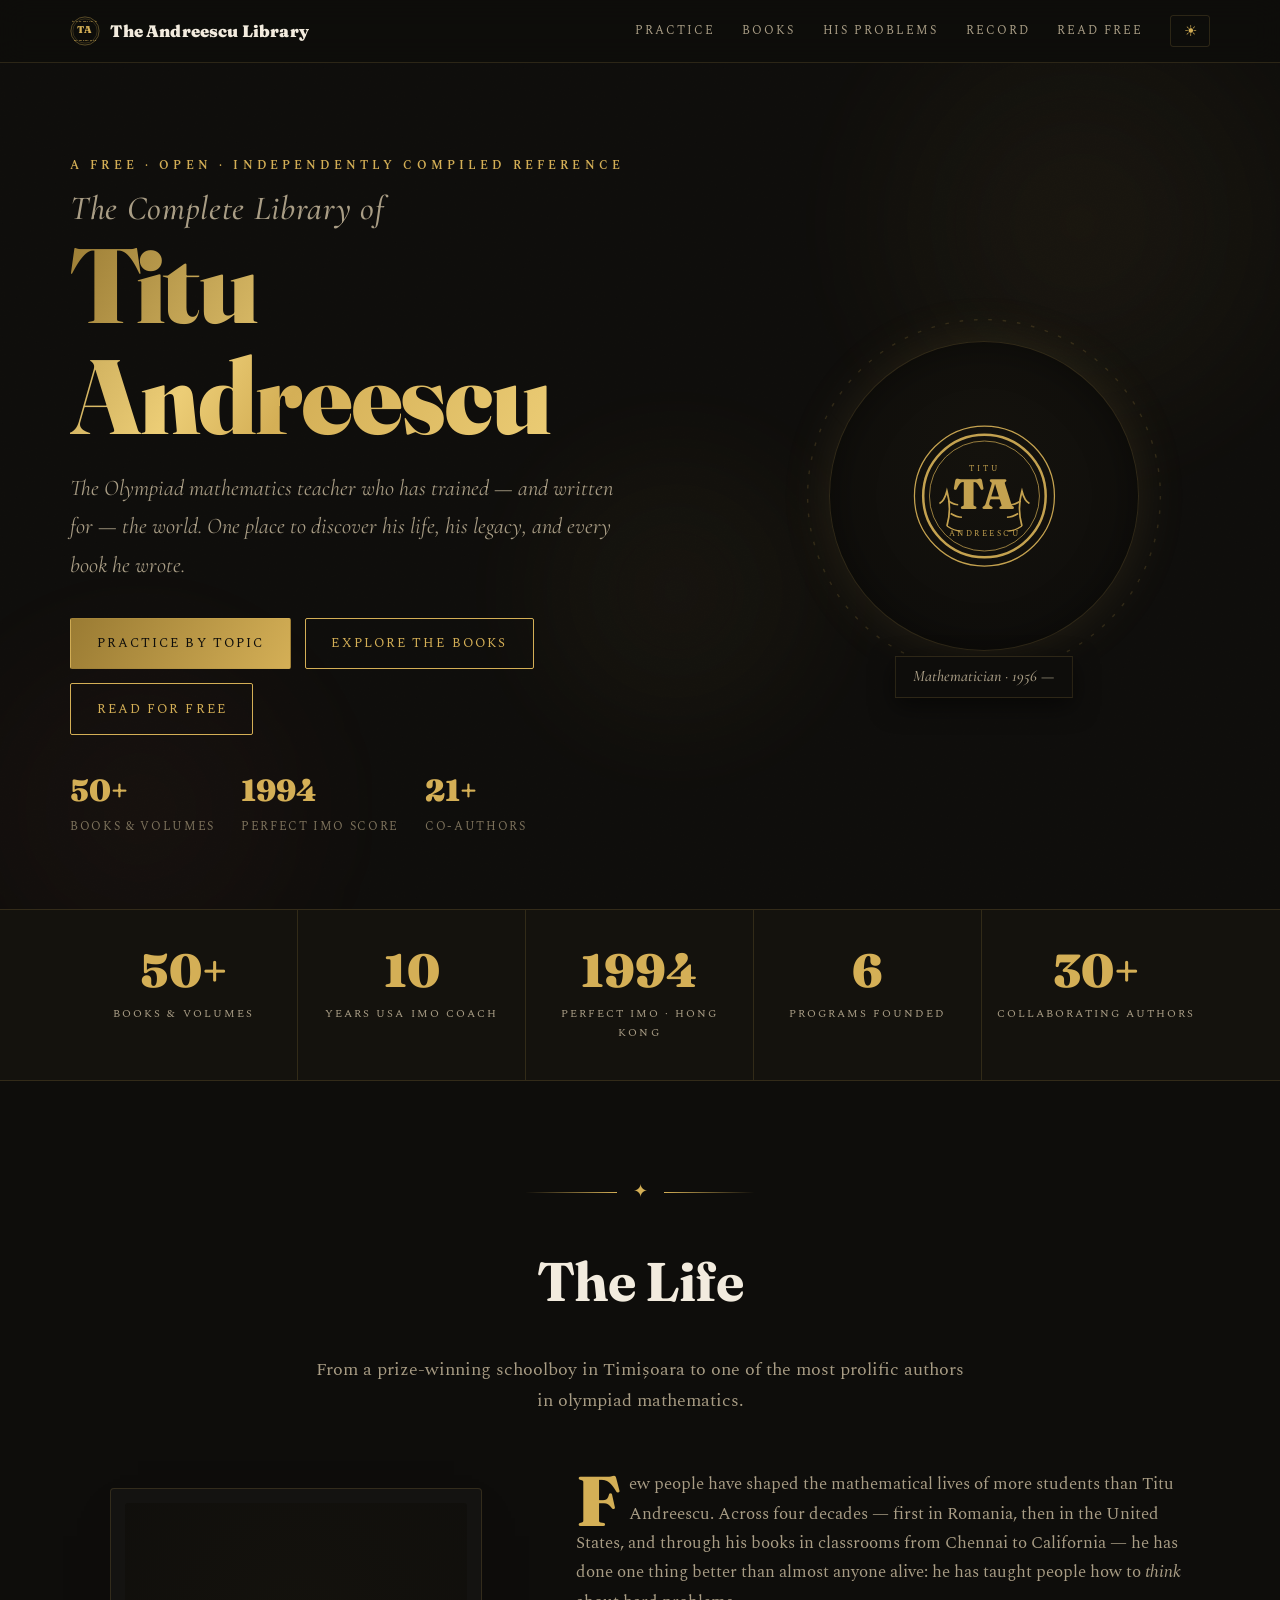
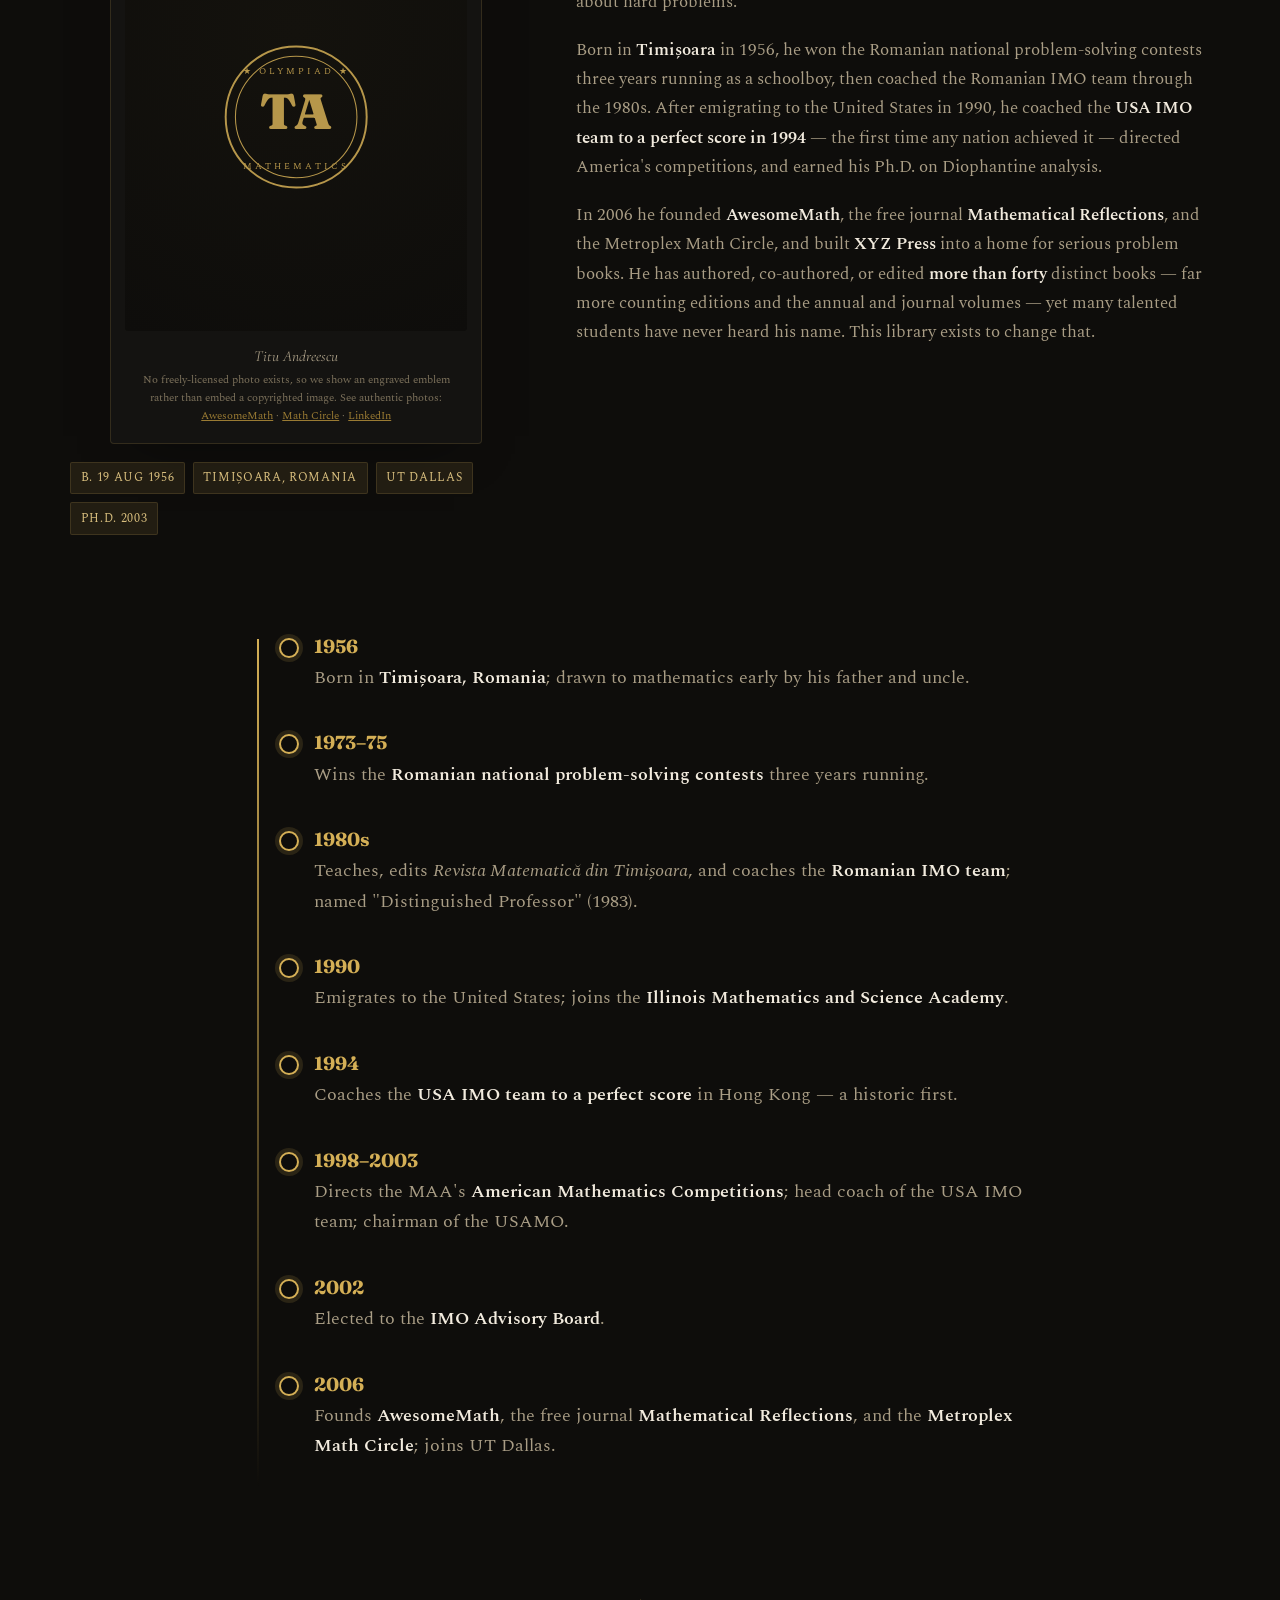
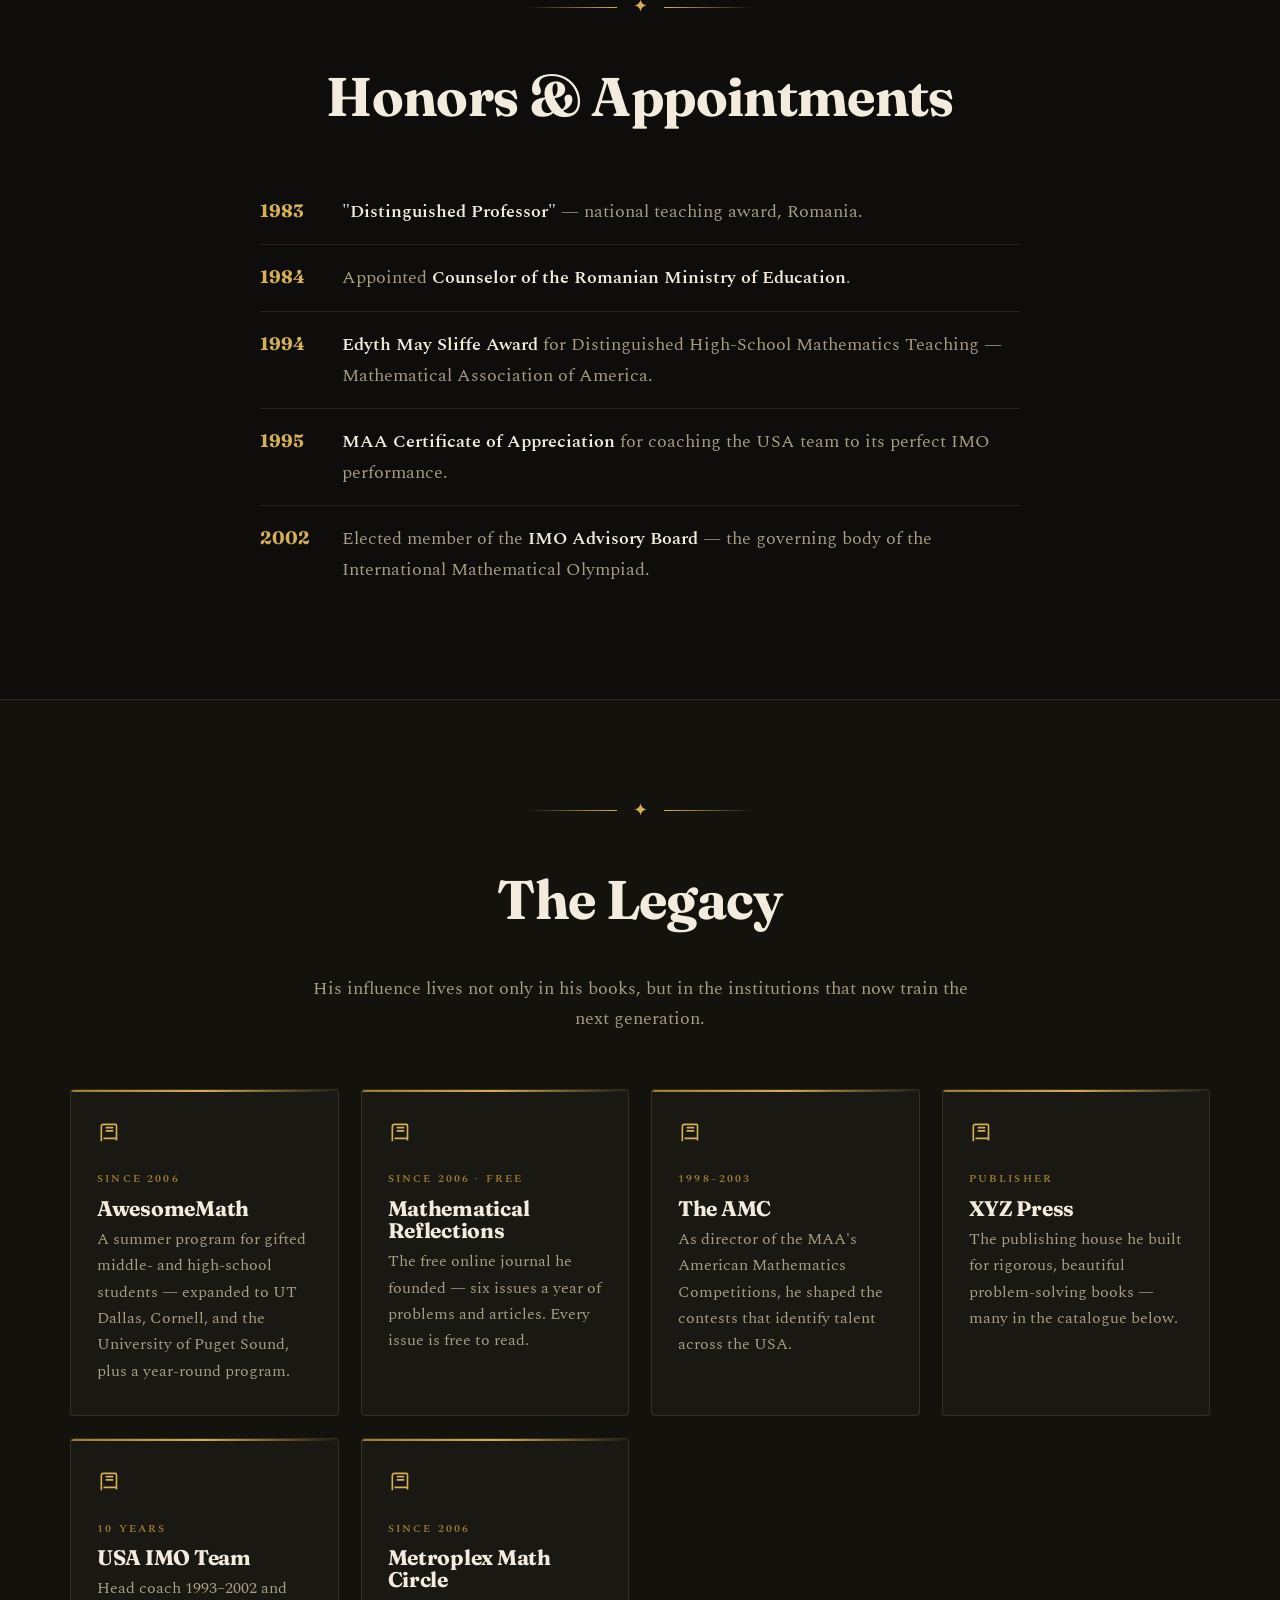
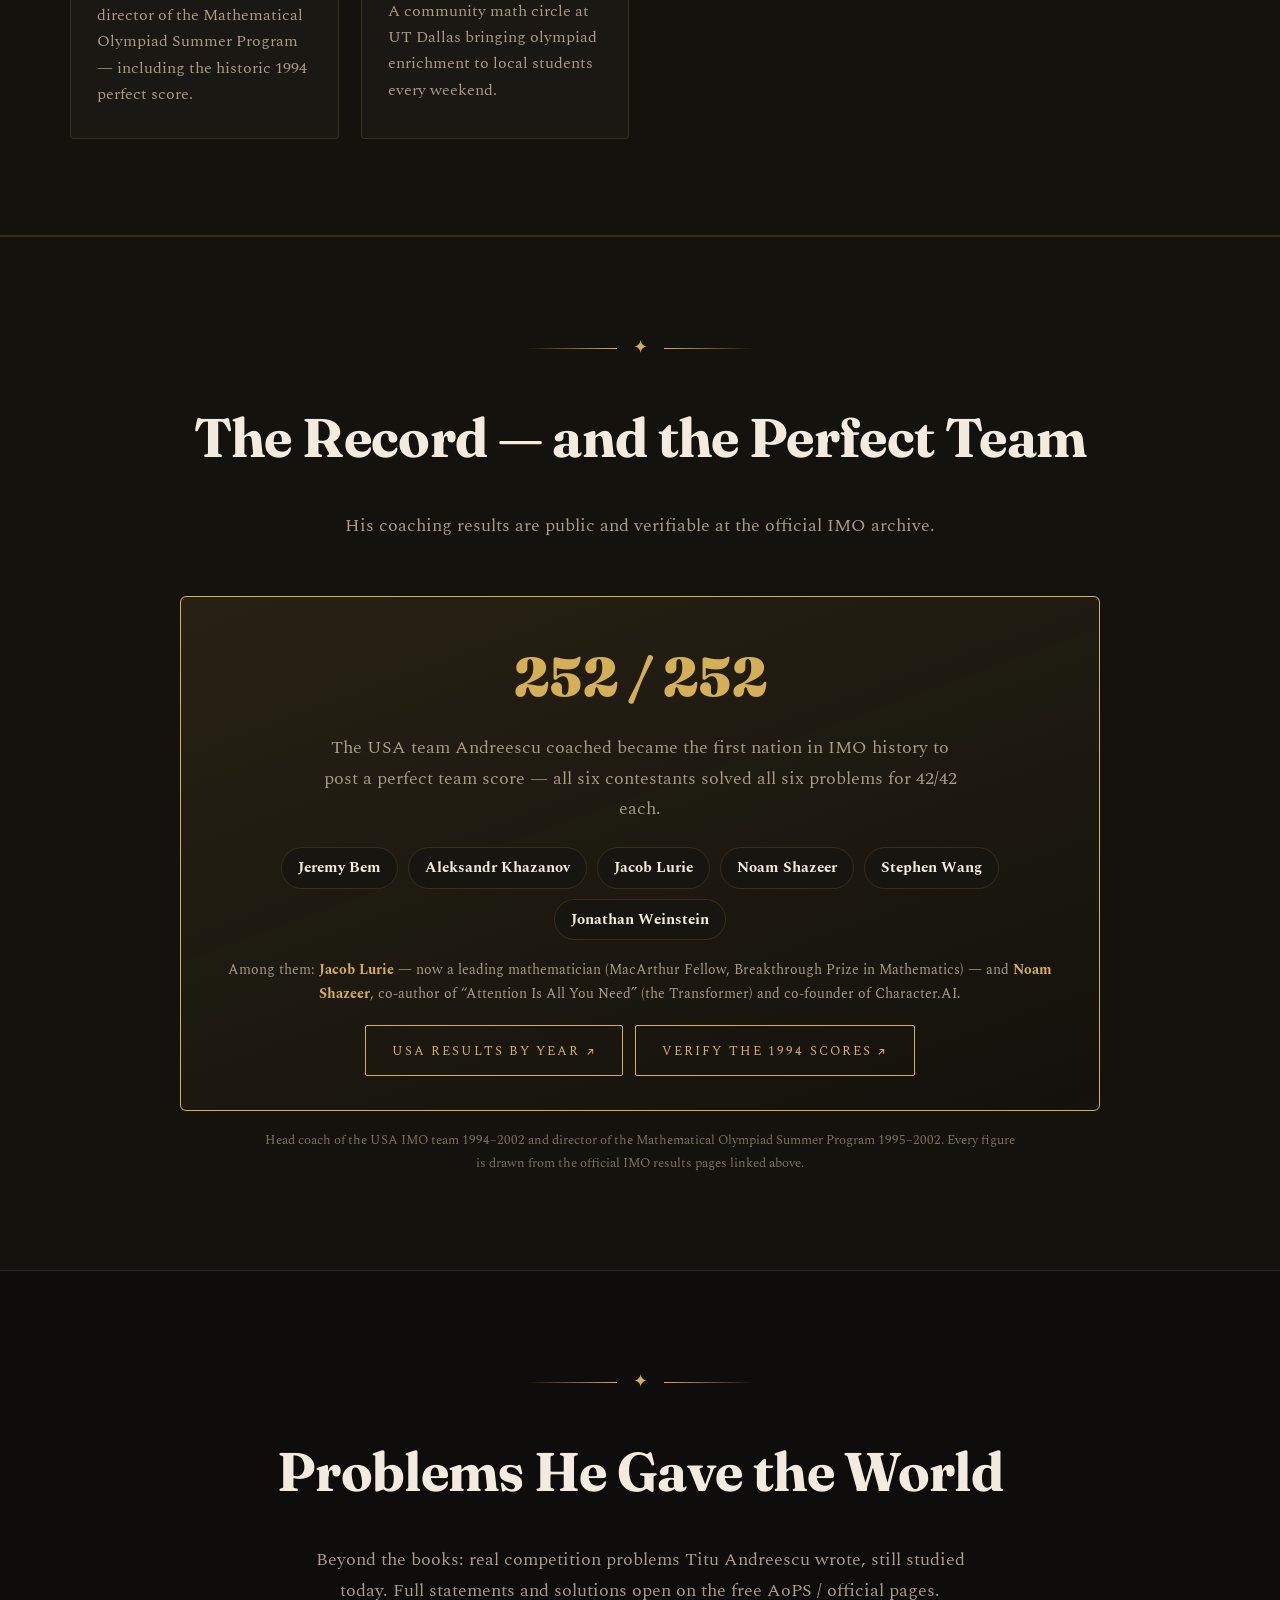
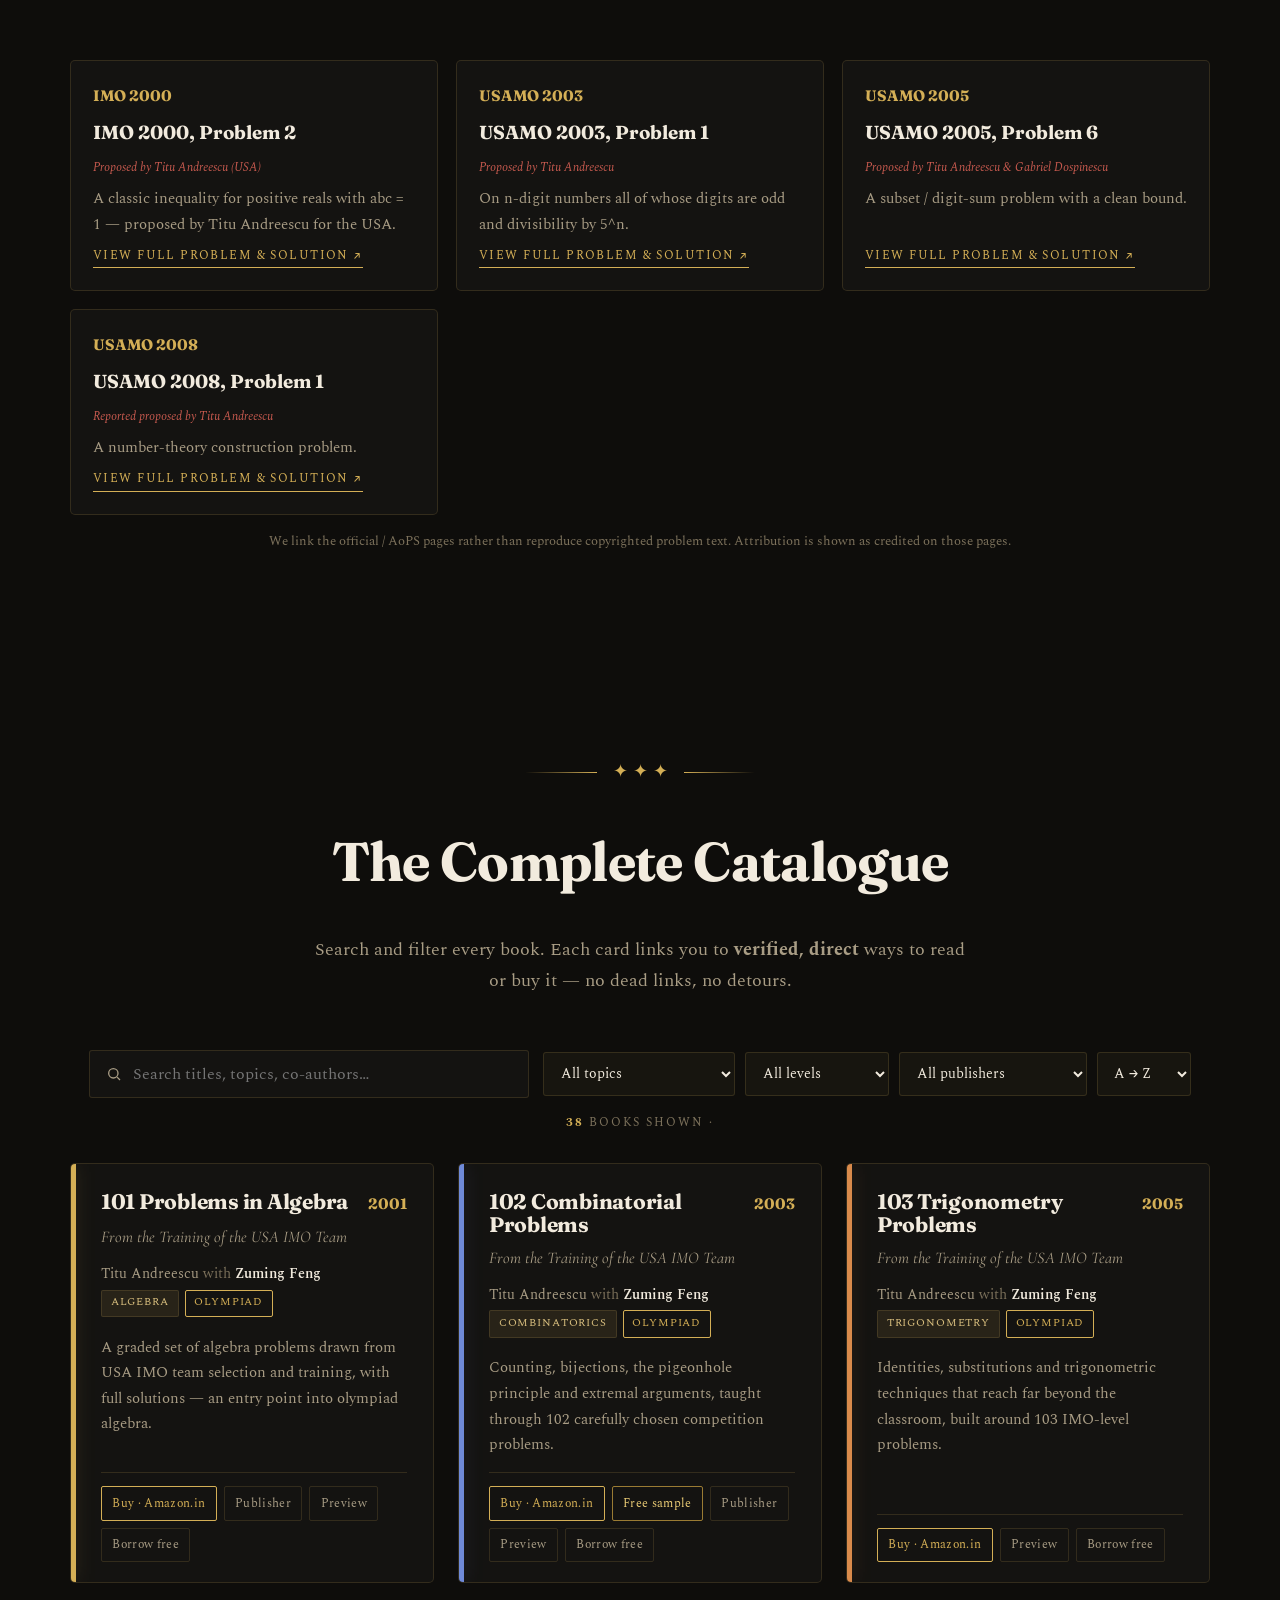
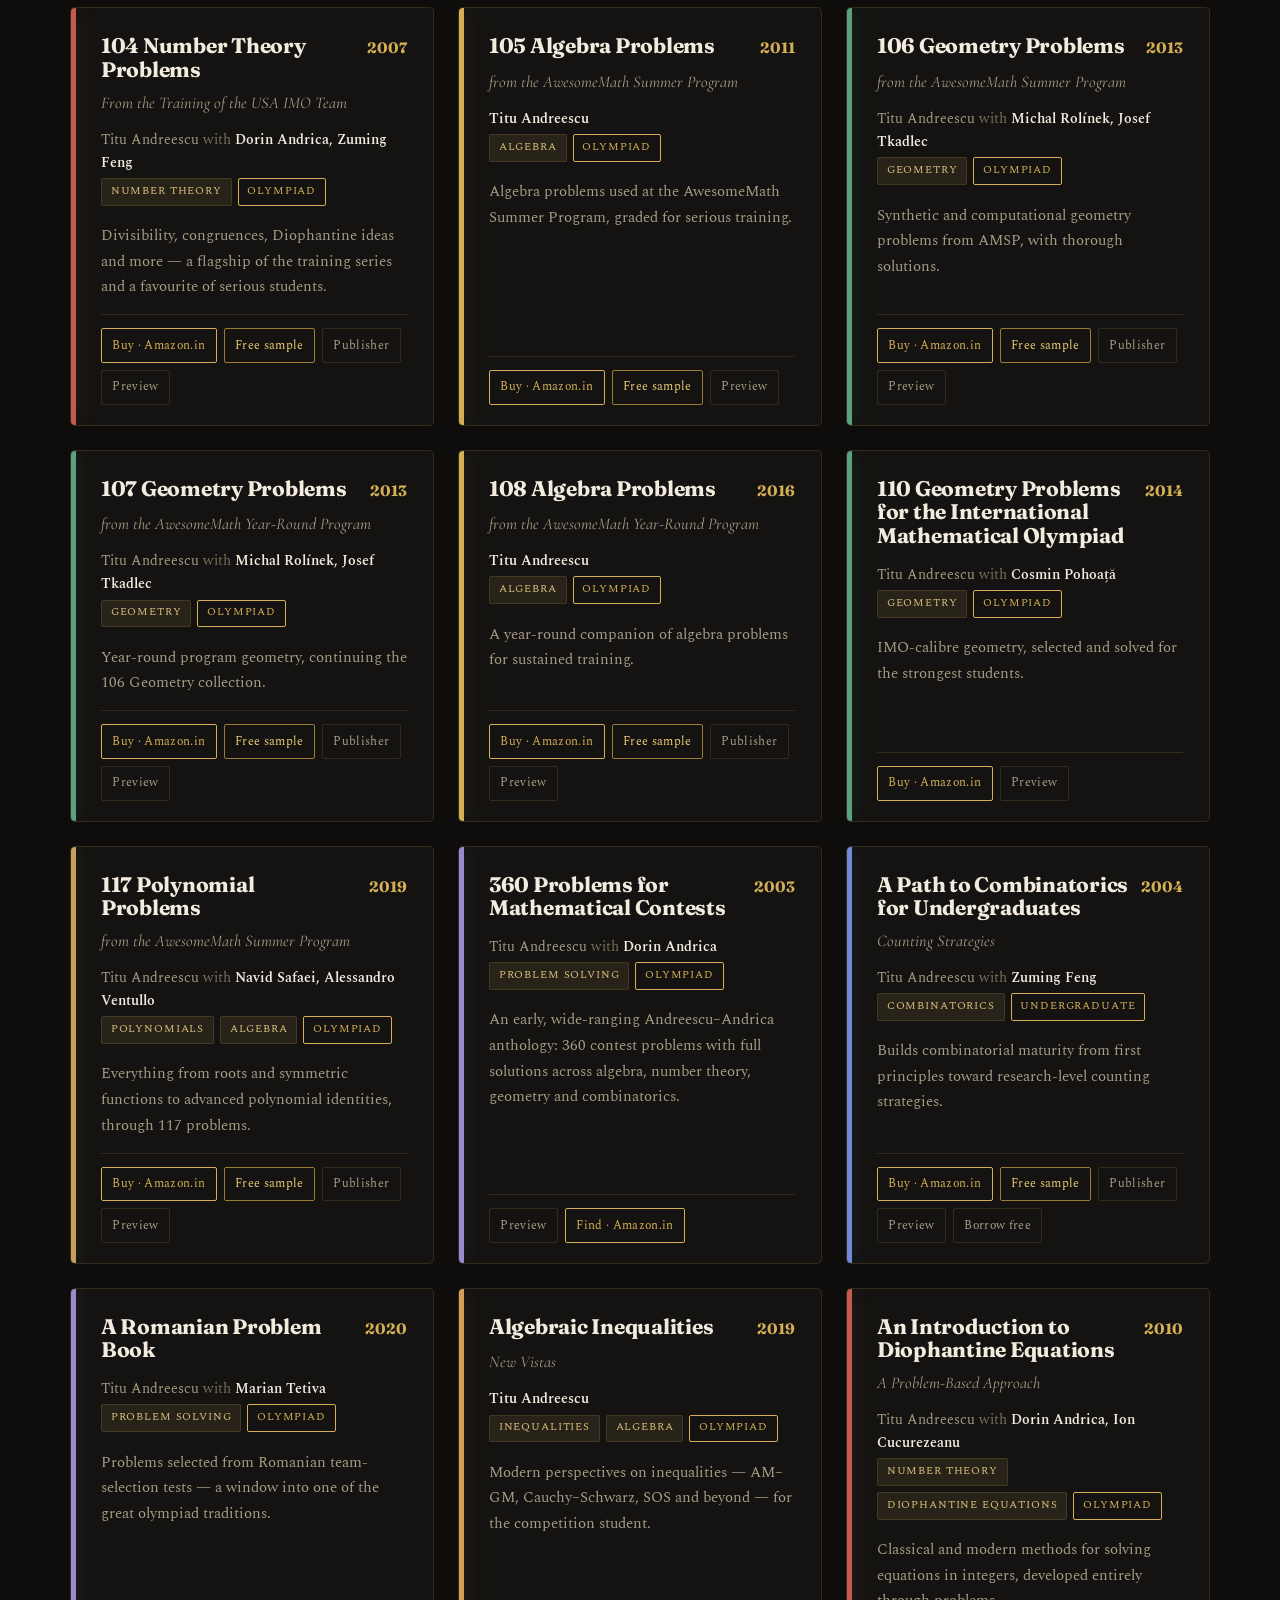
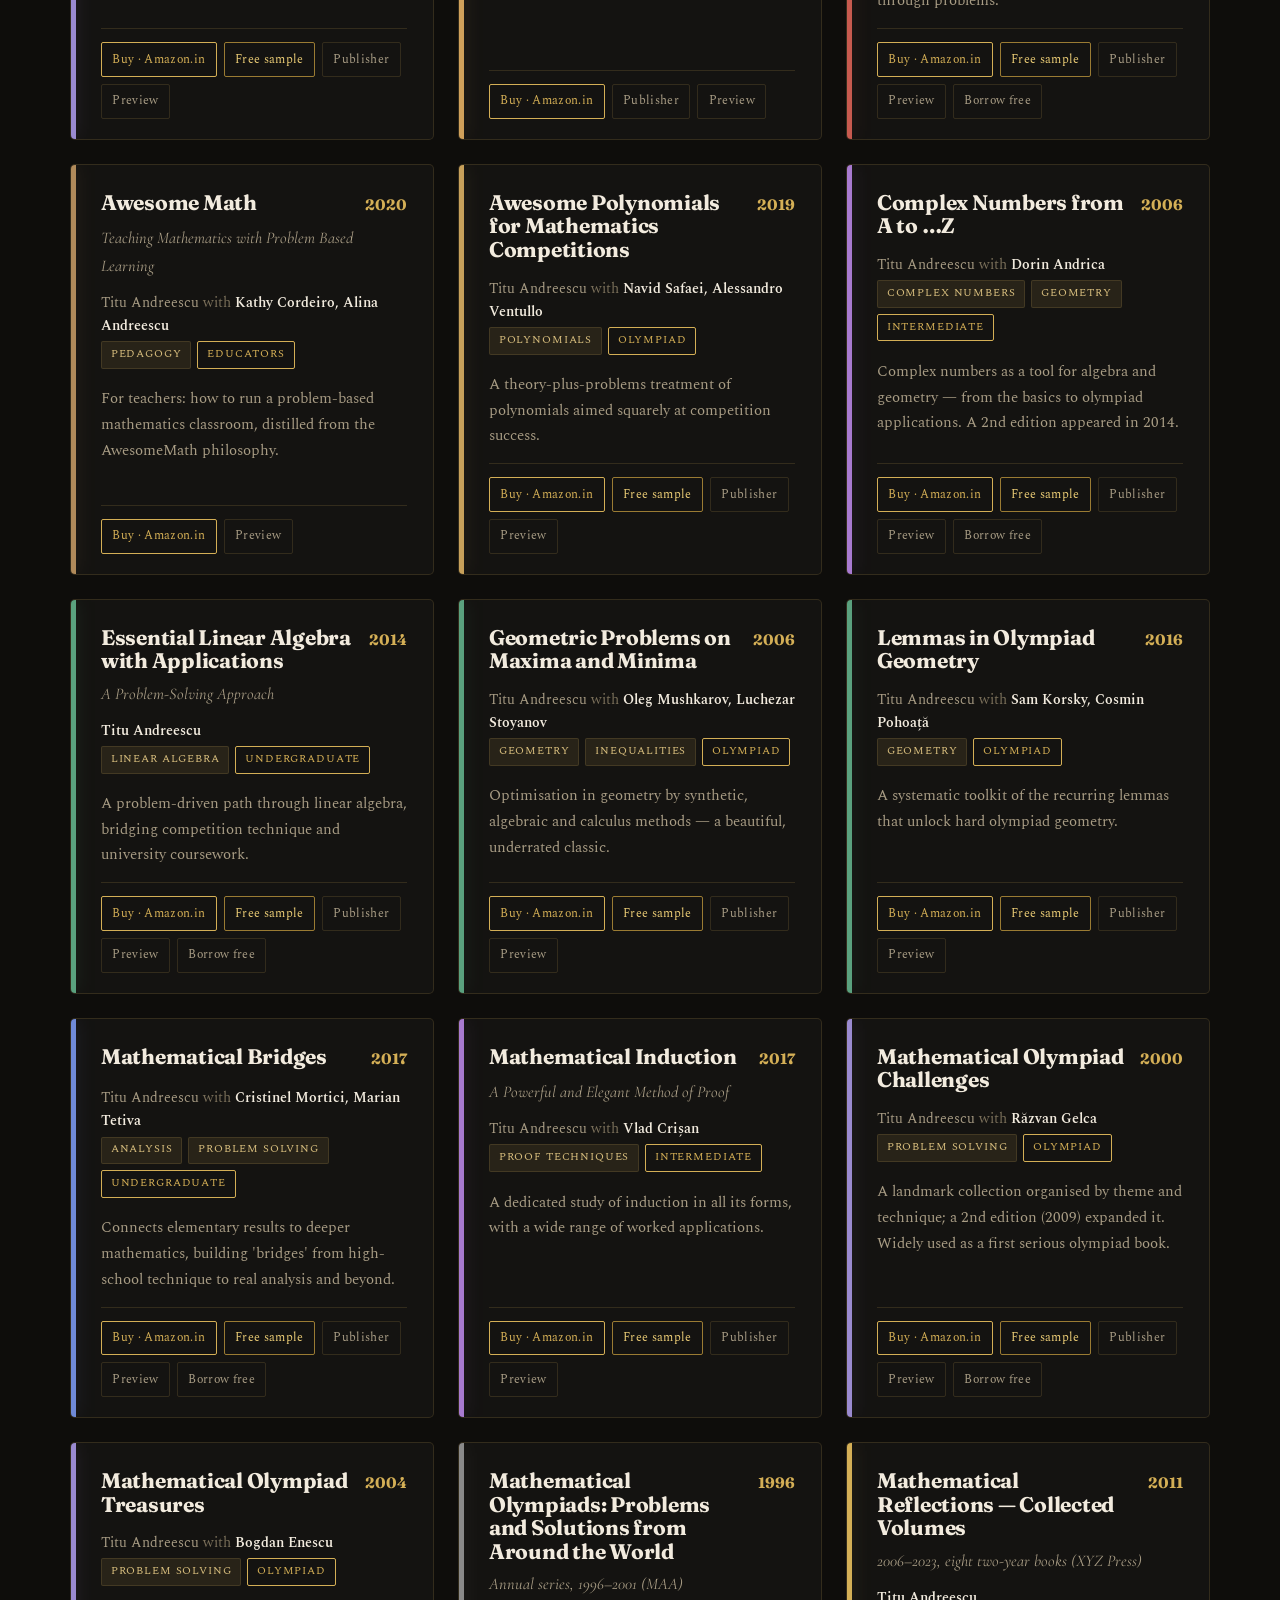
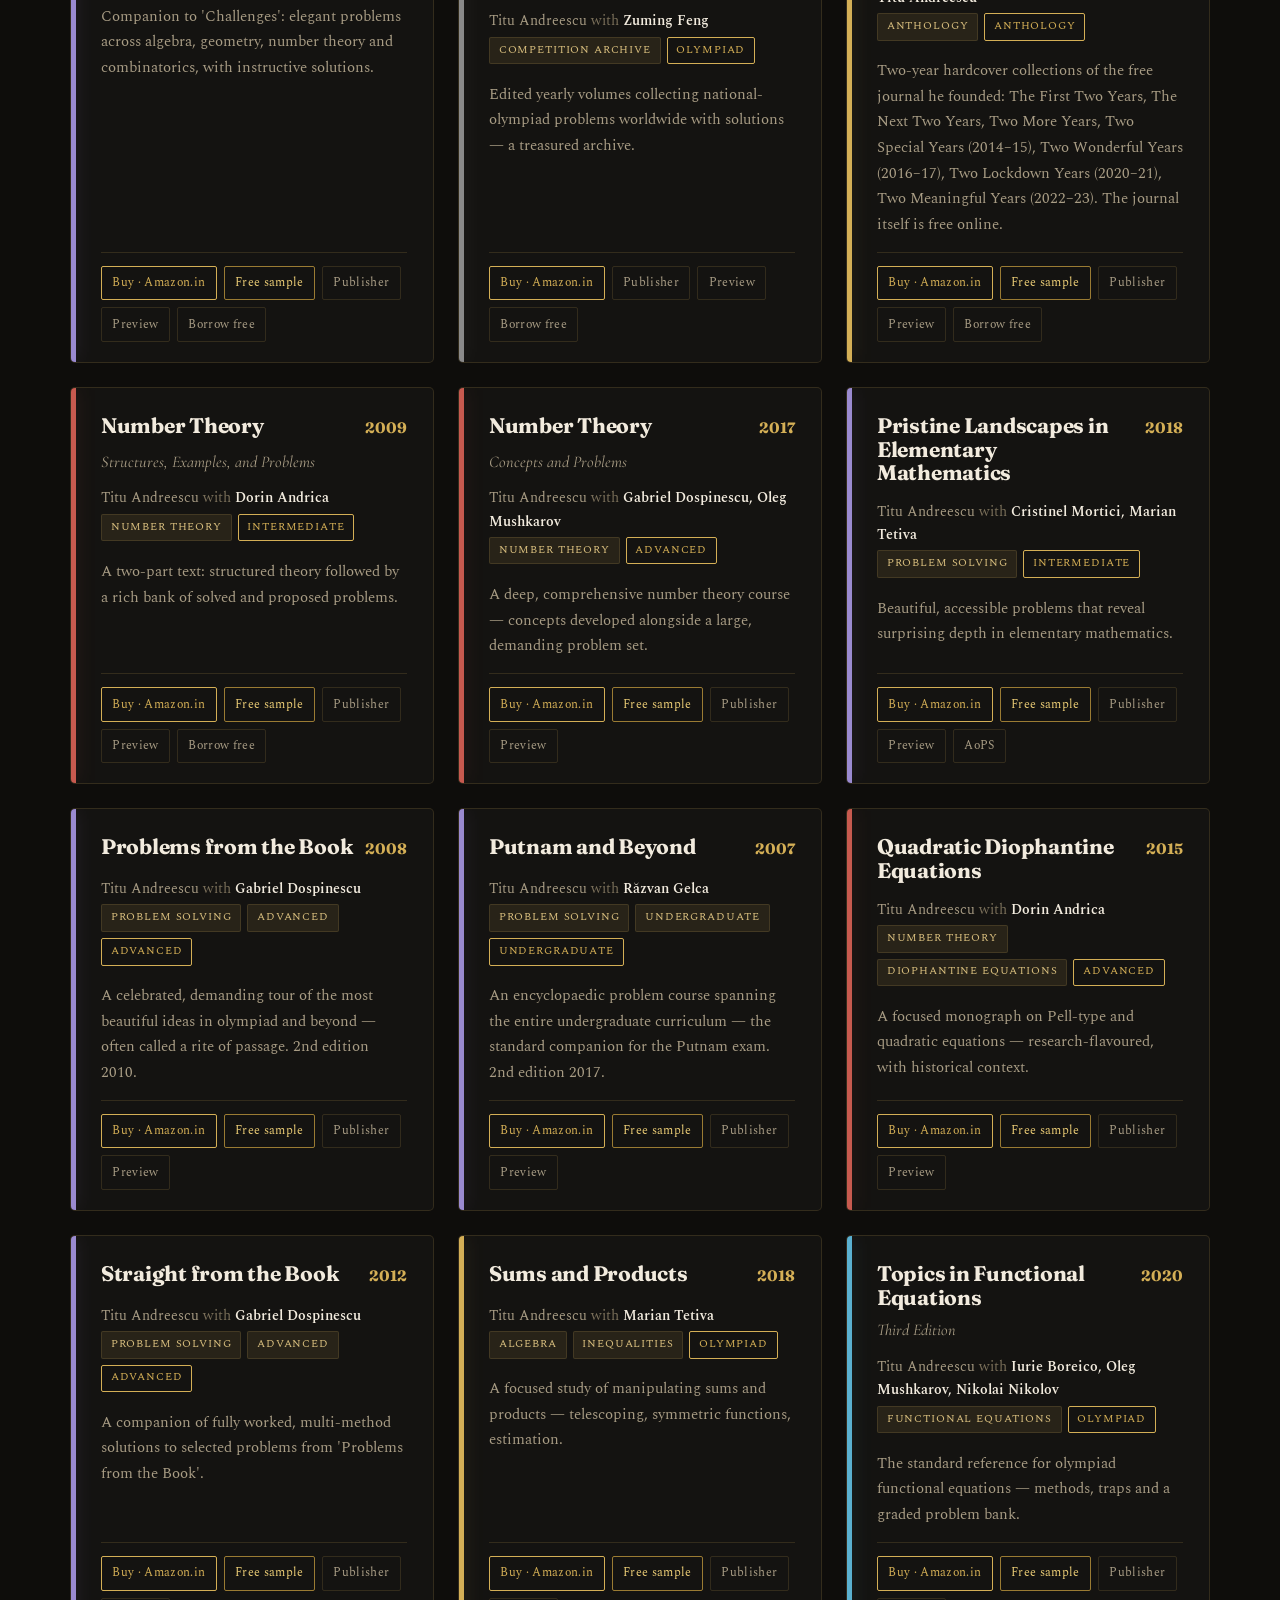
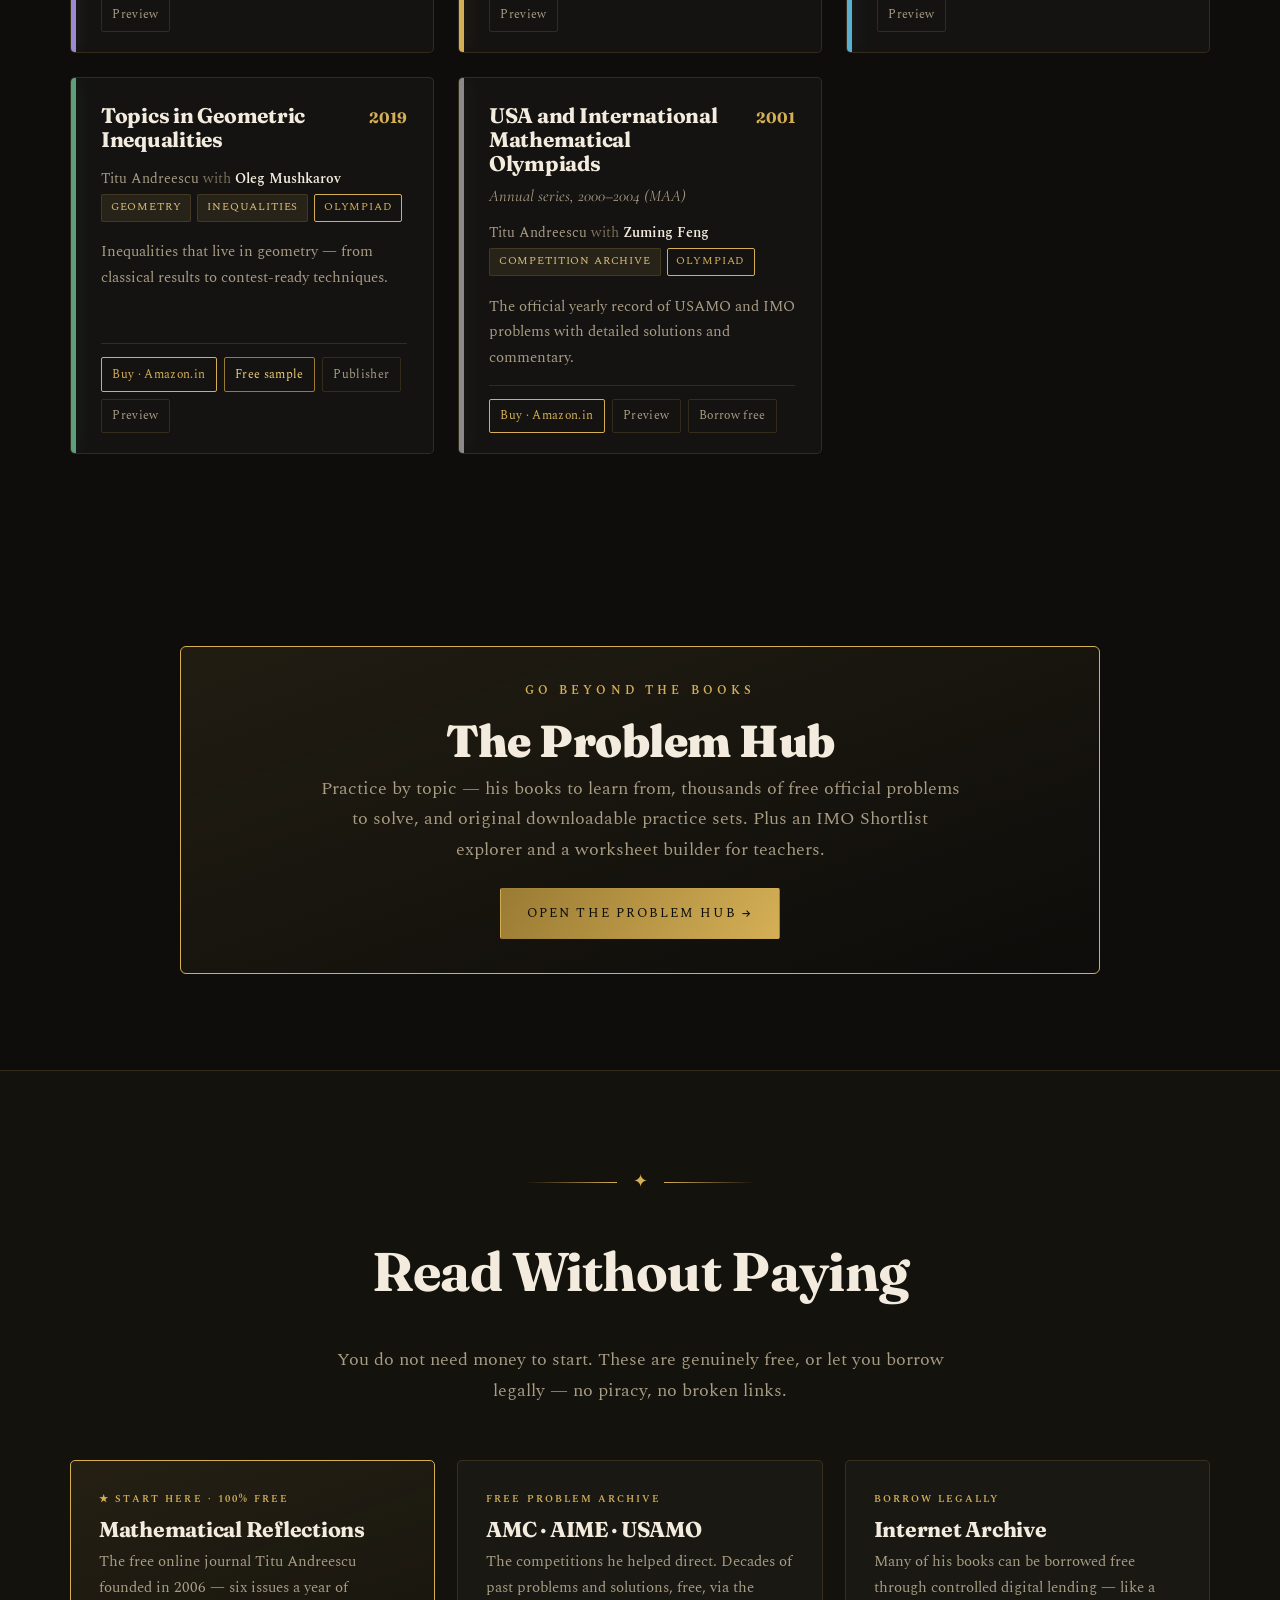
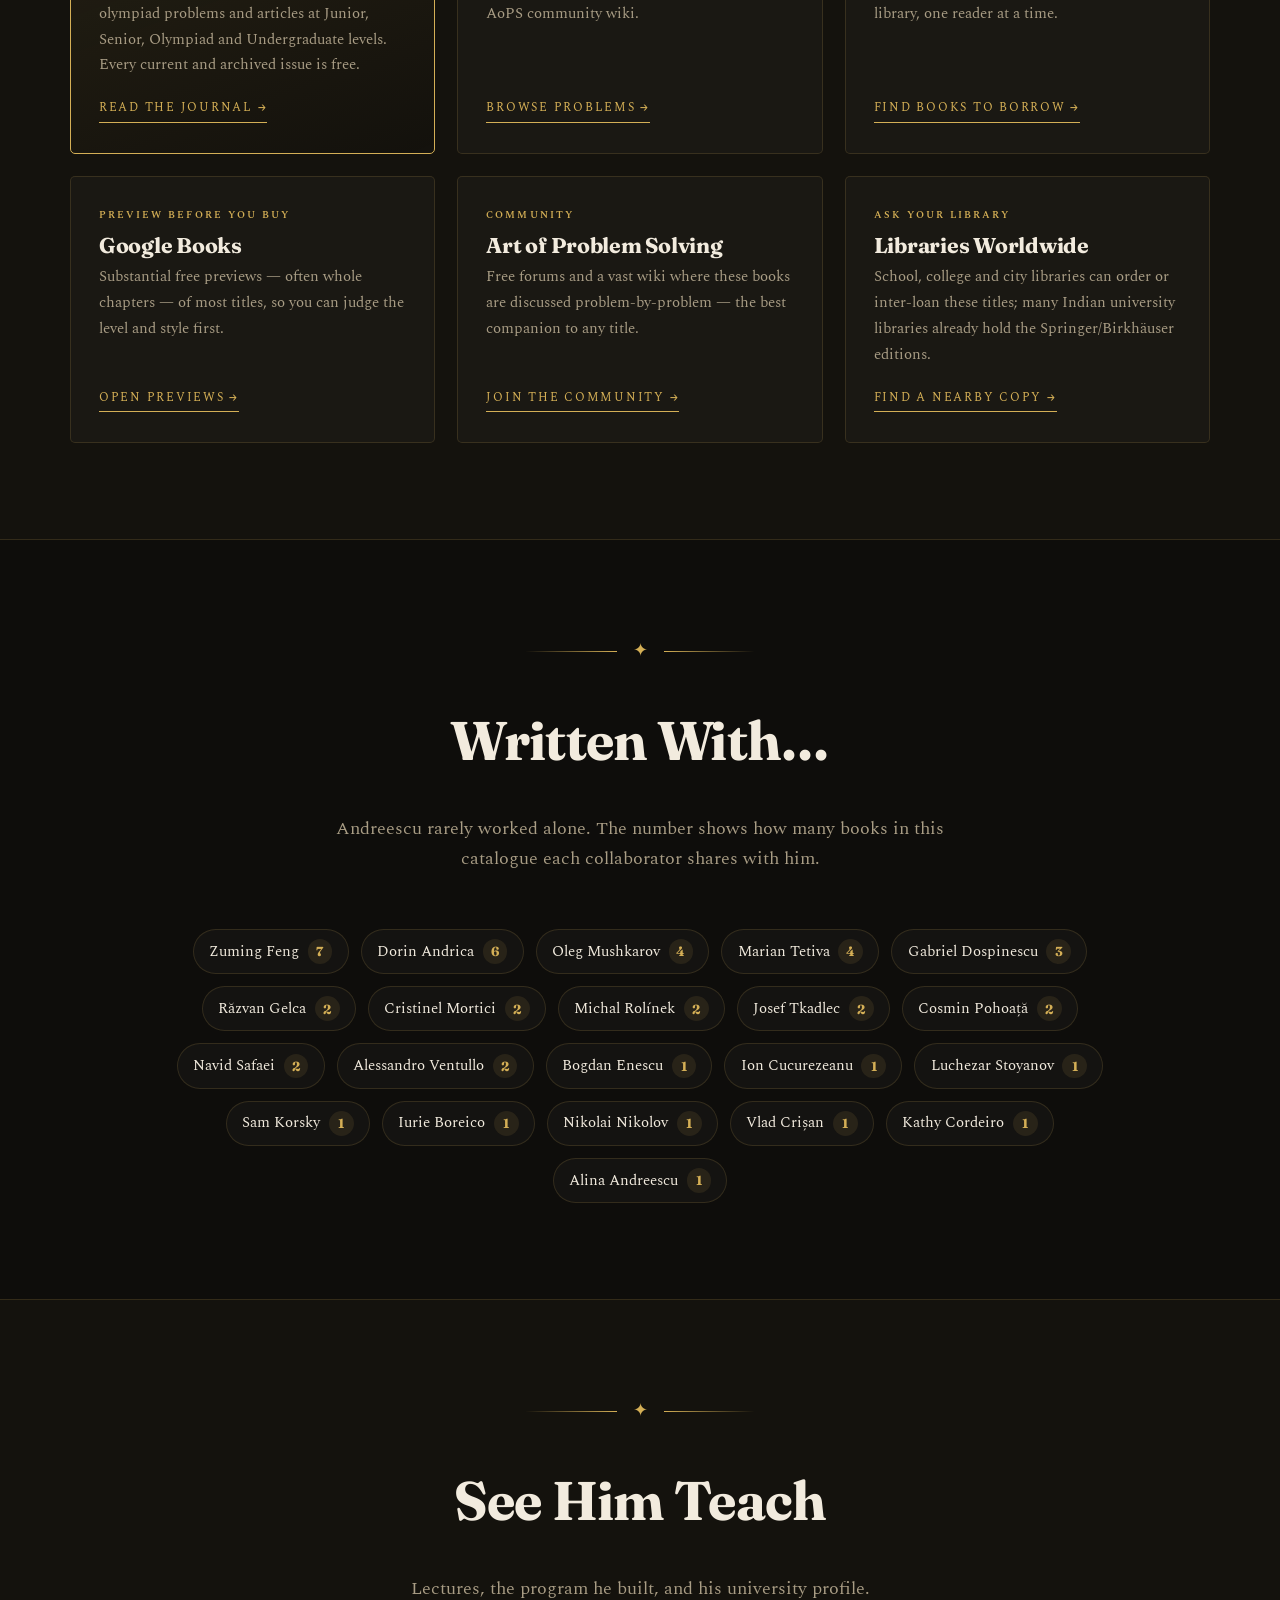
==== commit e27f23a6: "v2 — The Problem Hub: practice by topic, free archives, 80 original sets Goes beyond the book direct" ====
--- a/index.html
+++ b/index.html
@@ -22,226 +22,7 @@
 <link rel="preconnect" href="https://fonts.googleapis.com" />
 <link rel="preconnect" href="https://fonts.gstatic.com" crossorigin />
 <link href="https://fonts.googleapis.com/css2?family=Fraunces:ital,opsz,wght@0,9..144,400;0,9..144,600;0,9..144,700;0,9..144,900;1,9..144,500;1,9..144,600&family=Cormorant+Garamond:ital,wght@0,500;0,600;1,500&family=Spectral:ital,wght@0,300;0,400;0,500;0,600;1,400&display=swap" rel="stylesheet" />
-<style>
-  :root{
-    --bg:#0e0d0b; --bg2:#14120d; --panel:rgba(255,255,255,.026); --panel-solid:#17150f;
-    --ink:#f2ebde; --ink-soft:#a99d85; --ink-dim:#7c715b;
-    --gold:#d4af56; --gold-bright:#eccd76; --gold-deep:#9a7b33;
-    --oxblood:#c75a4f; --oxblood-deep:#a23d36;
-    --rule:rgba(212,175,86,.16); --rule-soft:rgba(255,255,255,.07);
-    --glow:rgba(212,175,86,.16); --shadow:rgba(0,0,0,.5);
-    --tag:rgba(212,175,86,.1); --tag-ink:#d8be7e;
-    --maxw:1200px;
-  }
-  html[data-theme="light"]{
-    --bg:#f5efe3; --bg2:#ece3d1; --panel:rgba(124,36,38,.025); --panel-solid:#fffaf0;
-    --ink:#231d16; --ink-soft:#5e5546; --ink-dim:#8a7c62;
-    --gold:#9a7b33; --gold-bright:#b8932f; --gold-deep:#7d6020;
-    --oxblood:#7c2426; --oxblood-deep:#601a1c;
-    --rule:rgba(124,36,38,.14); --rule-soft:rgba(0,0,0,.08);
-    --glow:rgba(154,123,51,.14); --shadow:rgba(80,60,20,.16);
-    --tag:rgba(124,36,38,.07); --tag-ink:#7d5a30;
-  }
-  *{box-sizing:border-box;}
-  html{scroll-behavior:smooth;}
-  body{
-    margin:0; background:var(--bg); color:var(--ink);
-    font-family:"Spectral",Georgia,serif; font-weight:400; font-size:18px; line-height:1.7;
-    -webkit-font-smoothing:antialiased; overflow-x:hidden;
-    transition:background .6s ease,color .6s ease;
-  }
-  body::before{
-    content:""; position:fixed; inset:0; z-index:1; pointer-events:none; opacity:.4;
-    background-image:url("data:image/svg+xml,%3Csvg xmlns='http://www.w3.org/2000/svg' width='200' height='200'%3E%3Cfilter id='n'%3E%3CfeTurbulence type='fractalNoise' baseFrequency='0.85' numOctaves='2' stitchTiles='stitch'/%3E%3CfeColorMatrix type='saturate' values='0'/%3E%3C/filter%3E%3Crect width='100%25' height='100%25' filter='url(%23n)' opacity='0.5'/%3E%3C/svg%3E");
-    mix-blend-mode:overlay;
-  }
-  .wrap{max-width:var(--maxw); margin:0 auto; padding:0 30px; position:relative; z-index:3;}
-  a{color:inherit;}
-  ::selection{background:var(--gold); color:#0e0d0b;}
-  ::-webkit-scrollbar{width:11px;}
-  ::-webkit-scrollbar-track{background:var(--bg2);}
-  ::-webkit-scrollbar-thumb{background:var(--gold-deep); border-radius:6px; border:3px solid var(--bg2);}
-
-  h1,h2,h3,.display{font-family:"Fraunces",Georgia,serif; font-optical-sizing:auto; font-weight:700; line-height:1.05; letter-spacing:-.012em;}
-  .eyebrow{font-family:"Spectral"; text-transform:uppercase; letter-spacing:.36em; font-size:.72rem; font-weight:600; color:var(--gold); margin:0 0 1rem;}
-  .script{font-family:"Cormorant Garamond"; font-style:italic; font-weight:500;}
-  .gold-text{background:linear-gradient(120deg,var(--gold-deep),var(--gold-bright) 45%,var(--gold) 60%,var(--gold-bright)); -webkit-background-clip:text; background-clip:text; -webkit-text-fill-color:transparent;}
-
-  #progress{position:fixed; top:0; left:0; height:3px; width:0; z-index:200;
-    background:linear-gradient(90deg,var(--gold-deep),var(--gold-bright)); box-shadow:0 0 10px var(--glow); transition:width .1s linear;}
-
-  .nav{position:sticky; top:0; z-index:100; backdrop-filter:blur(14px) saturate(140%);
-    background:color-mix(in srgb,var(--bg) 78%,transparent); border-bottom:1px solid var(--rule);}
-  .nav .row{display:flex; align-items:center; justify-content:space-between; height:62px;}
-  .brand{display:flex; align-items:center; gap:.65rem; font-family:"Fraunces"; font-weight:900; font-size:1.04rem; letter-spacing:.01em;}
-  .brand .bz{width:30px; height:30px; color:var(--gold);}
-  .links{display:flex; gap:1.7rem; align-items:center;}
-  .links a{font-size:.78rem; text-transform:uppercase; letter-spacing:.16em; text-decoration:none; color:var(--ink-soft); position:relative; padding:.2rem 0; transition:color .25s;}
-  .links a::after{content:""; position:absolute; left:0; bottom:-2px; width:0; height:1px; background:var(--gold); transition:width .3s;}
-  .links a:hover{color:var(--ink);} .links a:hover::after{width:100%;}
-  .tg{background:none; border:1px solid var(--rule); color:var(--gold); width:40px; height:32px; border-radius:3px; cursor:pointer; font-size:.95rem; transition:.25s;}
-  .tg:hover{border-color:var(--gold); box-shadow:0 0 14px var(--glow);}
-  @media(max-width:820px){ .links a:not(.tgwrap){display:none;} }
-
-  .hero{position:relative; min-height:94vh; display:flex; align-items:center; overflow:hidden; padding:70px 0 50px;}
-  .aurora{position:absolute; inset:0; z-index:0; pointer-events:none; opacity:.9;}
-  .aurora i{position:absolute; border-radius:50%; filter:blur(70px); opacity:.5; animation:float 18s ease-in-out infinite;}
-  .aurora i:nth-child(1){width:560px; height:560px; background:radial-gradient(circle,var(--glow),transparent 70%); top:-120px; right:-80px;}
-  .aurora i:nth-child(2){width:480px; height:480px; background:radial-gradient(circle,rgba(199,90,79,.14),transparent 70%); bottom:-140px; left:-100px; animation-delay:-6s;}
-  .aurora i:nth-child(3){width:380px; height:380px; background:radial-gradient(circle,var(--glow),transparent 70%); top:40%; left:38%; animation-delay:-11s;}
-  @keyframes float{0%,100%{transform:translate(0,0) scale(1);}50%{transform:translate(30px,-26px) scale(1.08);}}
-  .hero .grid{display:grid; grid-template-columns:1.25fr .9fr; gap:60px; align-items:center; position:relative; z-index:3;}
-  @media(max-width:900px){ .hero .grid{grid-template-columns:1fr; gap:42px; text-align:center;} }
-  .hero h1{font-size:clamp(3rem,9vw,6.6rem); font-weight:900; margin:.4rem 0;}
-  .hero h1 .l1{display:block; font-family:"Cormorant Garamond"; font-style:italic; font-weight:500; font-size:.32em; letter-spacing:.02em; color:var(--ink-soft); margin-bottom:.1em;}
-  .hero .lede{font-size:clamp(1.05rem,2.4vw,1.4rem); color:var(--ink-soft); font-style:italic; font-family:"Cormorant Garamond"; max-width:540px; margin:1.1rem 0 0;}
-  @media(max-width:900px){ .hero .lede{margin-inline:auto;} }
-  .hero .cta{display:flex; gap:14px; margin-top:34px; flex-wrap:wrap;}
-  @media(max-width:900px){ .hero .cta{justify-content:center;} }
-  .btn{font-family:"Spectral"; font-size:.82rem; text-transform:uppercase; letter-spacing:.16em; text-decoration:none; padding:.85rem 1.6rem; border:1px solid var(--gold); color:var(--gold); transition:.28s; display:inline-flex; align-items:center; gap:.5rem; border-radius:2px;}
-  .btn:hover{background:var(--gold); color:#0e0d0b; box-shadow:0 0 24px var(--glow); transform:translateY(-2px);}
-  .btn.solid{background:linear-gradient(120deg,var(--gold-deep),var(--gold)); color:#0e0d0b; border-color:transparent;}
-  .btn.solid:hover{filter:brightness(1.12);}
-  .hero .quick{display:flex; gap:26px; margin-top:30px; flex-wrap:wrap;}
-  @media(max-width:900px){ .hero .quick{justify-content:center;} }
-  .hero .quick div{font-size:.74rem; text-transform:uppercase; letter-spacing:.14em; color:var(--ink-dim);}
-  .hero .quick b{display:block; font-family:"Fraunces"; font-weight:900; font-size:1.9rem; letter-spacing:0; color:var(--gold); -webkit-text-fill-color:initial;}
-
-  .portrait{position:relative; justify-self:center; width:min(360px,80vw); aspect-ratio:1; display:grid; place-items:center;}
-  .portrait .ring{position:absolute; inset:0; animation:spin 60s linear infinite;}
-  @keyframes spin{to{transform:rotate(360deg);}}
-  .portrait .frame{position:absolute; inset:7%; border-radius:50%; border:1px solid var(--rule); box-shadow:0 0 60px -10px var(--glow), inset 0 0 40px rgba(0,0,0,.4); overflow:hidden; background:radial-gradient(circle at 50% 35%,var(--bg2),var(--bg)); display:grid; place-items:center;}
-  .portrait .frame img{width:100%; height:100%; object-fit:cover; filter:grayscale(.15) contrast(1.02);}
-  .portrait .medallion{width:64%; color:var(--gold); opacity:.92;}
-  .portrait .cap{position:absolute; bottom:-6%; left:50%; transform:translateX(-50%); background:var(--bg); border:1px solid var(--rule); padding:.4rem 1.1rem; font-family:"Cormorant Garamond"; font-style:italic; font-size:1rem; color:var(--ink-soft); white-space:nowrap; box-shadow:0 8px 24px var(--shadow);}
-
-  section{padding:96px 0; position:relative;}
-  .sec-head{text-align:center; margin-bottom:54px;}
-  .sec-head h2{font-size:clamp(2.1rem,5.2vw,3.4rem);}
-  .sec-head .dash{display:flex; align-items:center; gap:1rem; justify-content:center; max-width:230px; margin:0 auto 14px; color:var(--gold);}
-  .sec-head .dash::before,.sec-head .dash::after{content:""; height:1px; background:linear-gradient(90deg,transparent,var(--gold)); flex:1;}
-  .sec-head .dash::after{background:linear-gradient(90deg,var(--gold),transparent);}
-  .sec-head p{max-width:660px; margin:.8rem auto 0; color:var(--ink-soft);}
-
-  .reveal{opacity:0; transform:translateY(34px); transition:opacity .9s cubic-bezier(.2,.7,.2,1),transform .9s cubic-bezier(.2,.7,.2,1);}
-  .reveal.in{opacity:1; transform:none;}
-
-  .bio{display:grid; grid-template-columns:1fr 1.4fr; gap:54px; align-items:start;}
-  @media(max-width:880px){ .bio{grid-template-columns:1fr; gap:34px;} }
-  .bio .lead p:first-of-type::first-letter{font-family:"Fraunces"; font-weight:900; float:left; font-size:4.4rem; line-height:.76; padding:.05em .12em 0 0; color:var(--gold); -webkit-text-fill-color:initial;}
-  .bio .lead p{margin:0 0 1.15rem; color:var(--ink-soft); font-size:1.08rem;}
-  .bio .lead p strong{color:var(--ink); font-weight:600;}
-  .bio .photo-col{position:sticky; top:90px;}
-  .bio .photo-card{background:var(--panel); border:1px solid var(--rule); padding:14px; border-radius:4px; box-shadow:0 20px 50px -28px var(--shadow);}
-  .bio .photo-card .ph{aspect-ratio:4/5; border-radius:3px; overflow:hidden; background:radial-gradient(circle at 50% 30%,var(--bg2),var(--bg)); display:grid; place-items:center;}
-  .bio .photo-card .ph img{width:100%; height:100%; object-fit:cover;}
-  .bio .photo-card .ph svg{width:55%; color:var(--gold); opacity:.85;}
-  .bio .photo-card figcaption{font-family:"Cormorant Garamond"; font-style:italic; color:var(--ink-soft); font-size:.96rem; padding:.7rem .3rem .2rem; text-align:center;}
-  .bio .photo-card .attrib{font-size:.66rem; color:var(--ink-dim); text-align:center; padding:0 .3rem .2rem;}
-  .bio .photo-card .attrib a{color:var(--gold-deep);}
-  .factbar{display:flex; flex-wrap:wrap; gap:8px; margin-top:14px;}
-  .factbar span{font-size:.72rem; letter-spacing:.06em; text-transform:uppercase; background:var(--tag); color:var(--tag-ink); padding:.34rem .6rem; border-radius:2px; border:1px solid var(--rule);}
-
-  .band{border-top:1px solid var(--rule); border-bottom:1px solid var(--rule); background:var(--bg2);}
-  .stats{display:grid; grid-template-columns:repeat(5,1fr);}
-  @media(max-width:760px){ .stats{grid-template-columns:repeat(2,1fr);} .stats .st:nth-child(5){grid-column:1/3;} }
-  .st{padding:38px 14px; text-align:center; border-right:1px solid var(--rule);}
-  .st:last-child{border-right:none;}
-  .st .n{font-family:"Fraunces"; font-weight:900; font-size:2.9rem; line-height:1; color:var(--gold); font-variant-numeric:tabular-nums;}
-  .st .lab{font-size:.7rem; text-transform:uppercase; letter-spacing:.18em; color:var(--ink-soft); margin-top:.6rem;}
-
-  .timeline{max-width:780px; margin:0 auto; position:relative; padding-left:30px;}
-  .timeline::before{content:""; position:absolute; left:7px; top:8px; bottom:8px; width:2px; background:linear-gradient(var(--gold),transparent);}
-  .tl{position:relative; padding:0 0 34px 34px;}
-  .tl::before{content:""; position:absolute; left:-1px; top:7px; width:16px; height:16px; border-radius:50%; background:var(--bg); border:2px solid var(--gold); box-shadow:0 0 0 4px color-mix(in srgb,var(--gold) 14%,transparent);}
-  .tl .yr{font-family:"Fraunces"; font-weight:700; color:var(--gold); font-size:1.18rem;}
-  .tl .ev{color:var(--ink-soft);} .tl .ev b{color:var(--ink); font-weight:600;}
-
-  .legacy{display:grid; grid-template-columns:repeat(auto-fit,minmax(250px,1fr)); gap:22px;}
-  .lc{background:var(--panel); border:1px solid var(--rule); border-radius:4px; padding:30px 26px; position:relative; overflow:hidden; transition:transform .35s,box-shadow .35s,border-color .35s;}
-  .lc::before{content:""; position:absolute; left:0; top:0; right:0; height:2px; background:linear-gradient(90deg,var(--gold-deep),var(--gold),transparent);}
-  .lc:hover{transform:translateY(-6px); border-color:var(--rule); box-shadow:0 26px 50px -28px var(--shadow),0 0 40px -20px var(--glow);}
-  .lc .ic{color:var(--gold); margin-bottom:14px;}
-  .lc h3{font-size:1.32rem; margin:0 0 .5rem;}
-  .lc p{margin:0; font-size:.97rem; color:var(--ink-soft);}
-  .lc .yr{font-size:.68rem; letter-spacing:.2em; text-transform:uppercase; color:var(--gold-deep); font-weight:600; display:block; margin-bottom:.5rem;}
-
-  .toolbar{display:flex; flex-wrap:wrap; gap:14px; align-items:center; justify-content:center; margin-bottom:14px;}
-  .search{flex:1 1 320px; max-width:440px; display:flex; align-items:center; gap:.6rem; background:var(--panel); border:1px solid var(--rule); padding:.6rem 1rem; border-radius:3px; transition:border-color .25s,box-shadow .25s;}
-  .search:focus-within{border-color:var(--gold); box-shadow:0 0 18px var(--glow);}
-  .search input{border:none; background:none; outline:none; font-family:"Spectral"; font-size:1rem; color:var(--ink); width:100%;}
-  .search svg{color:var(--ink-soft); flex:none;}
-  .filters{display:flex; gap:10px; flex-wrap:wrap; justify-content:center;}
-  .filters select{font-family:"Spectral"; font-size:.88rem; padding:.55rem .8rem; background:var(--panel-solid); color:var(--ink); border:1px solid var(--rule); border-radius:3px; cursor:pointer;}
-  .countline{text-align:center; font-size:.78rem; letter-spacing:.16em; text-transform:uppercase; color:var(--ink-dim); margin-bottom:30px;}
-  .countline b{color:var(--gold);}
-
-  .grid-books{display:grid; grid-template-columns:repeat(auto-fill,minmax(340px,1fr)); gap:24px;}
-  .card{background:var(--panel); border:1px solid var(--rule); border-radius:5px; padding:26px 26px 20px 30px; position:relative; display:flex; flex-direction:column; overflow:hidden; transition:transform .3s,box-shadow .3s,border-color .3s;}
-  .card::before{content:""; position:absolute; left:0; top:0; bottom:0; width:5px; background:var(--spine,var(--gold)); box-shadow:0 0 18px -2px var(--spine,var(--gold));}
-  .card::after{content:""; position:absolute; inset:0; background:radial-gradient(120% 80% at 0% 0%,var(--glow),transparent 55%); opacity:0; transition:opacity .35s; pointer-events:none;}
-  .card:hover{transform:translateY(-6px); border-color:var(--rule); box-shadow:0 30px 56px -30px var(--shadow);}
-  .card:hover::after{opacity:.5;}
-  .card .top{display:flex; justify-content:space-between; align-items:baseline; gap:12px; margin-bottom:.3rem;}
-  .card h3{font-size:1.32rem; line-height:1.12; margin:0;}
-  .card .yr{font-family:"Fraunces"; font-weight:700; color:var(--gold); font-size:.94rem; flex:none; font-variant-numeric:tabular-nums;}
-  .card .subt{font-family:"Cormorant Garamond"; font-style:italic; color:var(--ink-soft); font-size:1.02rem; margin:.2rem 0 0;}
-  .card .auth{font-size:.85rem; margin:.7rem 0 .2rem; color:var(--ink-soft);}
-  .card .auth b{color:var(--ink); font-weight:600;}
-  .card .blurb{font-size:.94rem; color:var(--ink-soft); margin:.6rem 0 .9rem; flex:1;}
-  .tags{display:flex; flex-wrap:wrap; gap:6px; margin-bottom:.5rem;}
-  .tag{font-size:.66rem; letter-spacing:.08em; text-transform:uppercase; background:var(--tag); color:var(--tag-ink); padding:.24rem .55rem; border-radius:2px; border:1px solid var(--rule);}
-  .tag.lvl{border-color:var(--gold); color:var(--gold); background:transparent;}
-  .access{display:flex; flex-wrap:wrap; gap:7px; margin-top:auto; padding-top:13px; border-top:1px solid var(--rule);}
-  .access a{font-size:.73rem; letter-spacing:.03em; text-decoration:none; padding:.4rem .64rem; border:1px solid var(--rule); color:var(--ink-soft); border-radius:2px; transition:.2s; white-space:nowrap; display:inline-flex; align-items:center; gap:.35rem;}
-  .access a:hover{color:var(--ink); border-color:var(--gold); box-shadow:0 0 14px var(--glow);}
-  .access a.buy{border-color:var(--gold); color:var(--gold);}
-  .access a.buy:hover{background:var(--gold); color:#0e0d0b;}
-  .access a.free{border-color:var(--oxblood); color:var(--oxblood); font-weight:600;}
-  .access a.free:hover{background:var(--oxblood); color:#fff;}
-
-  .res{display:grid; grid-template-columns:repeat(auto-fit,minmax(290px,1fr)); gap:22px;}
-  .rc{background:var(--panel); border:1px solid var(--rule); border-radius:5px; padding:30px 28px; display:flex; flex-direction:column; transition:transform .3s,box-shadow .3s;}
-  .rc:hover{transform:translateY(-5px); box-shadow:0 26px 50px -30px var(--shadow);}
-  .rc.flag{border:1px solid var(--gold); background:linear-gradient(160deg,color-mix(in srgb,var(--gold) 9%,transparent),transparent);}
-  .rc .badge{font-size:.64rem; text-transform:uppercase; letter-spacing:.2em; color:var(--gold); font-weight:600; margin-bottom:.6rem;}
-  .rc h3{font-size:1.34rem; margin:0 0 .5rem;}
-  .rc p{margin:0 0 1.2rem; font-size:.95rem; color:var(--ink-soft); flex:1;}
-  .rc a.go{align-self:flex-start; text-decoration:none; font-size:.78rem; text-transform:uppercase; letter-spacing:.14em; color:var(--gold); border-bottom:1px solid var(--gold); padding-bottom:3px; transition:.25s;}
-  .rc a.go:hover{color:var(--ink); border-color:var(--ink);}
-
-  .collab{display:flex; flex-wrap:wrap; gap:12px; justify-content:center; max-width:940px; margin:0 auto;}
-  .chip{background:var(--panel); border:1px solid var(--rule); padding:.55rem .95rem; font-size:.94rem; display:flex; align-items:center; gap:.55rem; border-radius:40px; transition:.25s;}
-  .chip:hover{border-color:var(--gold); box-shadow:0 0 14px var(--glow);}
-  .chip .ct{font-family:"Fraunces"; font-weight:700; color:var(--gold); font-size:.82rem; background:var(--tag); border-radius:50%; width:1.55rem; height:1.55rem; display:grid; place-items:center; font-variant-numeric:tabular-nums;}
-
-  .mission{background:var(--bg2); border-top:1px solid var(--rule); border-bottom:1px solid var(--rule);}
-  .g2{display:grid; grid-template-columns:1fr 1fr; gap:48px;}
-  @media(max-width:820px){ .g2{grid-template-columns:1fr; gap:30px;} }
-  .mission h3{font-size:1.5rem; margin:0 0 .7rem; color:var(--gold);}
-  .mission ul{margin:0; padding-left:1.1rem;} .mission li{margin:.55rem 0; color:var(--ink-soft);} .mission li b{color:var(--ink);}
-  .pull{font-family:"Cormorant Garamond"; font-style:italic; font-size:1.7rem; line-height:1.45; color:var(--ink); border-left:2px solid var(--gold); padding-left:1.3rem; margin:46px 0 0; max-width:780px;}
-
-  .colophon{padding:80px 0 96px; text-align:center;}
-  .colophon .seal{width:74px; height:74px; color:var(--gold); margin:0 auto 18px;}
-  .colophon .credit{font-family:"Fraunces"; font-weight:700; font-size:1.9rem;}
-  .colophon .credit b{color:var(--gold); -webkit-text-fill-color:initial;}
-  .colophon .sub{color:var(--ink-soft); font-family:"Cormorant Garamond"; font-style:italic; font-size:1.1rem; margin-top:.4rem;}
-  .colophon .disc{max-width:780px; margin:30px auto 0; font-size:.82rem; line-height:1.75; color:var(--ink-dim); text-align:left; background:var(--panel); border:1px solid var(--rule); padding:22px 26px; border-radius:5px;}
-  .colophon .disc b{color:var(--ink-soft);}
-  .colophon .src{font-size:.75rem; color:var(--ink-dim); margin-top:18px;}
-  .colophon .src a{color:var(--gold-deep);}
-  .empty{grid-column:1/-1; text-align:center; padding:54px; color:var(--ink-soft); font-style:italic;}
-  .topbtn{position:fixed; right:22px; bottom:22px; z-index:90; width:46px; height:46px; border-radius:50%; background:var(--panel-solid); border:1px solid var(--gold); color:var(--gold); cursor:pointer; opacity:0; transform:translateY(12px); transition:.3s; display:grid; place-items:center;}
-  .topbtn.show{opacity:1; transform:none;}
-  .honors{max-width:760px;margin:0 auto;display:flex;flex-direction:column;}
-  .hn{display:flex;gap:20px;padding:17px 0;border-bottom:1px solid var(--rule);align-items:baseline;}
-  .hn:last-child{border-bottom:none;}
-  .hn .hy{font-family:"Fraunces";font-weight:700;color:var(--gold);min-width:62px;font-variant-numeric:tabular-nums;}
-  .hn .ht{color:var(--ink-soft);} .hn .ht b{color:var(--ink);font-weight:600;}
-  @media print{ .nav,.aurora,.topbtn,.access,.toolbar,.tg,#progress{display:none !important;} body{background:#fff;color:#111;} body::before{display:none;} .card,.lc,.rc{break-inside:avoid;} a{color:#111;} html{--ink:#111;--ink-soft:#333;} }
-  @media (prefers-reduced-motion: reduce){ *{animation:none !important; transition:none !important;} .reveal{opacity:1; transform:none;} }
-</style>
+<link rel="stylesheet" href="assets/style.css" />
 </head>
 <body>
 <span id="top"></span>
@@ -272,7 +53,7 @@
 <nav class="nav"><div class="wrap row">
   <div class="brand"><svg class="bz"><use href="#seal"/></svg> The Andreescu Library</div>
   <div class="links">
-    <a href="#life">Life</a><a href="#legacy">Legacy</a><a href="#library">The Library</a><a href="#free">Read Free</a><a href="#everyone">Why It Matters</a>
+    <a href="practice.html">Practice</a><a href="#library">Books</a><a href="#problems">His Problems</a><a href="#record">Record</a><a href="#free">Read Free</a>
     <span class="tgwrap"><button class="tg" id="tg" title="Toggle theme">☀</button></span>
   </div>
 </div></nav>
@@ -284,7 +65,8 @@
       <h1><span class="l1">The Complete Library of</span><span class="gold-text">Titu Andreescu</span></h1>
       <p class="lede">The Olympiad mathematics teacher who has trained — and written for — the world. One place to discover his life, his legacy, and every book he wrote.</p>
       <div class="cta">
-        <a class="btn solid" href="#library">Explore the Books</a>
+        <a class="btn solid" href="practice.html">Practice by Topic</a>
+        <a class="btn" href="#library">Explore the Books</a>
         <a class="btn" href="#free">Read for Free</a>
       </div>
       <div class="quick">
@@ -359,6 +141,56 @@
   <div class="legacy" id="legacy-grid"></div>
 </div></section>
 
+<section id="record" class="band"><div class="wrap">
+  <div class="sec-head reveal"><div class="dash"><span>✦</span></div><h2>The Record — and the Perfect Team</h2><p>His coaching results are public and verifiable at the official IMO archive.</p></div>
+  <div class="perfect reveal">
+    <div class="big">252 / 252</div>
+    <div class="blurb">The USA team Andreescu coached became the first nation in IMO history to post a perfect team score — all six contestants solved all six problems for 42/42 each.</div>
+    <div class="team"><span class="mem"><b>Jeremy Bem</b></span><span class="mem"><b>Aleksandr Khazanov</b></span><span class="mem"><b>Jacob Lurie</b></span><span class="mem"><b>Noam Shazeer</b></span><span class="mem"><b>Stephen Wang</b></span><span class="mem"><b>Jonathan Weinstein</b></span></div>
+    <div class="wherenow">Among them: <b>Jacob Lurie</b> — now a leading mathematician (MacArthur Fellow, Breakthrough Prize in Mathematics) — and <b>Noam Shazeer</b>, co-author of “Attention Is All You Need” (the Transformer) and co-founder of Character.AI.</div>
+    <div class="reclinks">
+      <a class="btn" href="https://www.imo-official.org/results/team/country/USA/" target="_blank" rel="noopener">USA results by year ↗</a>
+      <a class="btn" href="https://www.imo-official.org/results/individual/country/USA/" target="_blank" rel="noopener">Verify the 1994 scores ↗</a>
+    </div>
+  </div>
+  <p style="text-align:center;color:var(--ink-dim);font-size:.82rem;margin:18px auto 0;max-width:760px;">Head coach of the USA IMO team 1994–2002 and director of the Mathematical Olympiad Summer Program 1995–2002. Every figure is drawn from the official IMO results pages linked above.</p>
+</div></section>
+
+<section id="problems"><div class="wrap">
+  <div class="sec-head reveal"><div class="dash"><span>✦</span></div><h2>Problems He Gave the World</h2><p>Beyond the books: real competition problems Titu Andreescu wrote, still studied today. Full statements and solutions open on the free AoPS / official pages.</p></div>
+  <div class="problems reveal">
+    <div class="pcard reveal">
+      <span class="pc-contest">IMO 2000</span>
+      <span class="pc-title">IMO 2000, Problem 2</span>
+      <span class="pc-credit">Proposed by Titu Andreescu (USA)</span>
+      <span class="pc-teaser">A classic inequality for positive reals with abc = 1 — proposed by Titu Andreescu for the USA.</span>
+      <a class="pc-go" href="https://artofproblemsolving.com/wiki/index.php/2000_IMO_Problems/Problem_2" target="_blank" rel="noopener">View full problem &amp; solution ↗</a>
+    </div>
+    <div class="pcard reveal">
+      <span class="pc-contest">USAMO 2003</span>
+      <span class="pc-title">USAMO 2003, Problem 1</span>
+      <span class="pc-credit">Proposed by Titu Andreescu</span>
+      <span class="pc-teaser">On n-digit numbers all of whose digits are odd and divisibility by 5^n.</span>
+      <a class="pc-go" href="https://artofproblemsolving.com/wiki/index.php/2003_USAMO_Problems/Problem_1" target="_blank" rel="noopener">View full problem &amp; solution ↗</a>
+    </div>
+    <div class="pcard reveal">
+      <span class="pc-contest">USAMO 2005</span>
+      <span class="pc-title">USAMO 2005, Problem 6</span>
+      <span class="pc-credit">Proposed by Titu Andreescu & Gabriel Dospinescu</span>
+      <span class="pc-teaser">A subset / digit-sum problem with a clean bound.</span>
+      <a class="pc-go" href="https://artofproblemsolving.com/wiki/index.php/2005_USAMO_Problems/Problem_6" target="_blank" rel="noopener">View full problem &amp; solution ↗</a>
+    </div>
+    <div class="pcard reveal">
+      <span class="pc-contest">USAMO 2008</span>
+      <span class="pc-title">USAMO 2008, Problem 1</span>
+      <span class="pc-credit">Reported proposed by Titu Andreescu</span>
+      <span class="pc-teaser">A number-theory construction problem.</span>
+      <a class="pc-go" href="https://artofproblemsolving.com/wiki/index.php/2008_USAMO_Problems/Problem_1" target="_blank" rel="noopener">View full problem &amp; solution ↗</a>
+    </div>
+  </div>
+  <p style="text-align:center;color:var(--ink-dim);font-size:.8rem;margin-top:16px;">We link the official / AoPS pages rather than reproduce copyrighted problem text. Attribution is shown as credited on those pages.</p>
+</div></section>
+
 <section id="library"><div class="wrap">
   <div class="sec-head reveal"><div class="dash"><span>✦ ✦ ✦</span></div><h2>The Complete Catalogue</h2><p>Search and filter every book. Each card links you to <b>verified, direct</b> ways to read or buy it — no dead links, no detours.</p></div>
   <div class="toolbar reveal">
@@ -375,6 +207,15 @@
   <div class="grid-books" id="grid"></div>
 </div></section>
 
+<section id="practice-promo"><div class="wrap">
+  <div class="perfect reveal">
+    <p class="eyebrow" style="text-align:center">Go beyond the books</p>
+    <h2 style="font-family:Fraunces;font-weight:900;font-size:clamp(1.8rem,5vw,2.8rem);margin:0">The Problem Hub</h2>
+    <div class="blurb">Practice by topic — his books to learn from, thousands of free official problems to solve, and original downloadable practice sets. Plus an IMO Shortlist explorer and a worksheet builder for teachers.</div>
+    <a class="btn solid" href="practice.html">Open the Problem Hub →</a>
+  </div>
+</div></section>
+
 <section id="free" class="band"><div class="wrap">
   <div class="sec-head reveal"><div class="dash"><span>✦</span></div><h2>Read Without Paying</h2><p>You do not need money to start. These are genuinely free, or let you borrow legally — no piracy, no broken links.</p></div>
   <div class="res">
@@ -390,6 +231,17 @@
 <section id="collab"><div class="wrap">
   <div class="sec-head reveal"><div class="dash"><span>✦</span></div><h2>Written With…</h2><p>Andreescu rarely worked alone. The number shows how many books in this catalogue each collaborator shares with him.</p></div>
   <div class="collab reveal" id="collab-list"></div>
+</div></section>
+
+<section id="talks" class="band"><div class="wrap">
+  <div class="sec-head reveal"><div class="dash"><span>✦</span></div><h2>See Him Teach</h2><p>Lectures, the program he built, and his university profile.</p></div>
+  <div class="talks reveal">
+    <a class="talk reveal" href="https://www.youtube.com/watch?v=KYrcIW-alzo" target="_blank" rel="noopener"><svg class="ti" width="22" height="22" viewBox="0 0 24 24" fill="none" stroke="currentColor" stroke-width="1.6"><path d="m10 8 6 4-6 4V8z"/><rect x="2" y="4" width="20" height="16" rx="2"/></svg><span class="tl">“See him teach” — Metroplex Math Circle lecture</span></a>
+    <a class="talk reveal" href="https://metroplexmathcircle.wordpress.com/category/titu-andreescu/" target="_blank" rel="noopener"><svg class="ti" width="22" height="22" viewBox="0 0 24 24" fill="none" stroke="currentColor" stroke-width="1.6"><path d="m10 8 6 4-6 4V8z"/><rect x="2" y="4" width="20" height="16" rx="2"/></svg><span class="tl">Metroplex Math Circle — full lecture archive</span></a>
+    <a class="talk reveal" href="https://profiles.utdallas.edu/titu.andreescu" target="_blank" rel="noopener"><svg class="ti" width="22" height="22" viewBox="0 0 24 24" fill="none" stroke="currentColor" stroke-width="1.6"><path d="m10 8 6 4-6 4V8z"/><rect x="2" y="4" width="20" height="16" rx="2"/></svg><span class="tl">UT Dallas — faculty profile</span></a>
+    <a class="talk reveal" href="https://www.awesomemath.org/" target="_blank" rel="noopener"><svg class="ti" width="22" height="22" viewBox="0 0 24 24" fill="none" stroke="currentColor" stroke-width="1.6"><path d="m10 8 6 4-6 4V8z"/><rect x="2" y="4" width="20" height="16" rx="2"/></svg><span class="tl">AwesomeMath — the program he founded (2006)</span></a>
+    <a class="talk reveal" href="https://www.youtube.com/watch?v=zezvtUB1aNc" target="_blank" rel="noopener"><svg class="ti" width="22" height="22" viewBox="0 0 24 24" fill="none" stroke="currentColor" stroke-width="1.6"><path d="m10 8 6 4-6 4V8z"/><rect x="2" y="4" width="20" height="16" rx="2"/></svg><span class="tl">Book overview — Mathematical Olympiad Challenges</span></a>
+  </div>
 </div></section>
 
 <section id="everyone" class="mission"><div class="wrap">
@@ -469,7 +321,8 @@
    "isbn10": "0817643176",
    "isbn13": "9780817643171",
    "publisher": "https://link.springer.com/book/10.1007/978-0-8176-8222-4",
-   "archive": "102CombinatorialProblems2002TituAndreescuZumingFeng"
+   "archive": "102CombinatorialProblems2002TituAndreescuZumingFeng",
+   "sample": "https://link.springer.com/content/pdf/bfm:978-0-8176-8222-4/1.pdf"
   }
  },
  {
@@ -512,7 +365,8 @@
   "links": {
    "isbn10": "0817645276",
    "isbn13": "9780817645274",
-   "publisher": "https://link.springer.com/book/10.1007/978-0-8176-4561-8"
+   "publisher": "https://link.springer.com/book/10.1007/978-0-8176-4561-8",
+   "sample": "https://link.springer.com/content/pdf/bfm:978-0-8176-4561-8/1.pdf"
   }
  },
  {
@@ -534,7 +388,8 @@
    "isbn10": "0817641904",
    "isbn13": "9780817641900",
    "publisher": "https://link.springer.com/book/10.1007/978-1-4612-2138-8",
-   "archive": "mathematicalolym0000andr"
+   "archive": "mathematicalolym0000andr",
+   "sample": "https://link.springer.com/content/pdf/bfm:978-1-4612-2138-8/1.pdf"
   }
  },
  {
@@ -556,7 +411,8 @@
    "isbn10": "0817643052",
    "isbn13": "9780817643058",
    "publisher": "https://link.springer.com/book/10.1007/978-0-8176-8253-8",
-   "archive": "isbn_9798181283220"
+   "archive": "isbn_9798181283220",
+   "sample": "https://link.springer.com/content/pdf/bfm:978-0-8176-8253-8/1.pdf"
   }
  },
  {
@@ -578,7 +434,8 @@
    "isbn10": "0817642889",
    "isbn13": "9780817642884",
    "publisher": "https://link.springer.com/book/10.1007/978-0-8176-8154-8",
-   "archive": "pathtocombinator0000andr"
+   "archive": "pathtocombinator0000andr",
+   "sample": "https://link.springer.com/content/pdf/bfm:978-0-8176-8154-8/1.pdf"
   }
  },
  {
@@ -601,7 +458,8 @@
    "isbn10": "081768414X",
    "isbn13": "9780817684143",
    "publisher": "https://link.springer.com/book/10.1007/978-0-8176-8415-0",
-   "archive": "complexnumbersfr0000andr_b4d8"
+   "archive": "complexnumbersfr0000andr_b4d8",
+   "sample": "https://link.springer.com/content/pdf/bfm:978-0-8176-8415-0/1.pdf"
   }
  },
  {
@@ -623,7 +481,8 @@
    "isbn10": "081763245X",
    "isbn13": "9780817632458",
    "publisher": "https://link.springer.com/book/10.1007/b11856",
-   "archive": "numbertheory00titu"
+   "archive": "numbertheory00titu",
+   "sample": "https://link.springer.com/content/pdf/bfm:978-0-8176-4645-5/1.pdf"
   }
  },
  {
@@ -647,7 +506,8 @@
    "isbn10": "0817645489",
    "isbn13": "9780817645489",
    "publisher": "https://link.springer.com/book/10.1007/978-0-8176-4549-6",
-   "archive": "an-introduction-to-diophantine-equations-a-problem-based-approach"
+   "archive": "an-introduction-to-diophantine-equations-a-problem-based-approach",
+   "sample": "https://link.springer.com/content/pdf/bfm:978-0-8176-4549-6/1.pdf"
   }
  },
  {
@@ -667,7 +527,8 @@
    "isbn10": "0817643605",
    "isbn13": "9780817643607",
    "publisher": "https://link.springer.com/book/10.1007/978-0-8176-4636-3",
-   "archive": "essentiallineara0000andr"
+   "archive": "essentiallineara0000andr",
+   "sample": "https://link.springer.com/content/pdf/bfm:978-0-8176-4636-3/1.pdf"
   }
  },
  {
@@ -690,7 +551,8 @@
   "links": {
    "isbn10": "0817644733",
    "isbn13": "9780817644734",
-   "publisher": "https://link.springer.com/book/10.1007/0-8176-4473-3"
+   "publisher": "https://link.springer.com/book/10.1007/0-8176-4473-3",
+   "sample": "https://link.springer.com/content/pdf/bfm:978-0-8176-4473-4/1.pdf"
   }
  },
  {
@@ -712,7 +574,8 @@
   "links": {
    "isbn10": "3319589865",
    "isbn13": "9783319589862",
-   "publisher": "https://link.springer.com/book/10.1007/978-0-387-68445-1"
+   "publisher": "https://link.springer.com/book/10.1007/978-0-387-68445-1",
+   "sample": "https://link.springer.com/content/pdf/bfm:978-3-319-58988-6/1.pdf"
   }
  },
  {
@@ -736,7 +599,8 @@
    "isbn10": "081764394X",
    "isbn13": "9780817643942",
    "publisher": "https://link.springer.com/book/10.1007/978-0-8176-4629-5",
-   "archive": "mathematicalbrid0000andr"
+   "archive": "mathematicalbrid0000andr",
+   "sample": "https://link.springer.com/content/pdf/bfm:978-0-8176-4629-5/1.pdf"
   }
  },
  {
@@ -758,7 +622,8 @@
   "links": {
    "isbn10": "0387351566",
    "isbn13": "9780387351568",
-   "publisher": "https://link.springer.com/book/10.1007/978-0-387-54109-9"
+   "publisher": "https://link.springer.com/book/10.1007/978-0-387-54109-9",
+   "sample": "https://link.springer.com/content/pdf/bfm:978-0-387-54109-9/1.pdf"
   }
  },
  {
@@ -780,7 +645,8 @@
   "links": {
    "isbn10": "0979926904",
    "isbn13": "9780979926907",
-   "publisher": "https://www.awesomemath.org/product/problems-from-the-book/"
+   "publisher": "https://www.awesomemath.org/product/problems-from-the-book/",
+   "sample": "https://www.awesomemath.org/wp-pdf-files/xyz/look-inside/problems-from-the-book-look-inside.pdf"
   }
  },
  {
@@ -802,7 +668,8 @@
   "links": {
    "isbn10": "0979926939",
    "isbn13": "9780979926938",
-   "publisher": "https://www.awesomemath.org/product/straight-from-the-book/"
+   "publisher": "https://www.awesomemath.org/product/straight-from-the-book/",
+   "sample": "https://www.awesomemath.org/wp-pdf-files/xyz/look-inside/straight-from-the-book-look-inside.pdf"
   }
  },
  {
@@ -820,7 +687,8 @@
   "blurb": "Algebra problems used at the AwesomeMath Summer Program, graded for serious training.",
   "links": {
    "isbn10": "0979926955",
-   "isbn13": "9780979926952"
+   "isbn13": "9780979926952",
+   "sample": "https://www.awesomemath.org/wp-pdf-files/xyz/look-inside/105-algebra-problems-look-inside.pdf"
   }
  },
  {
@@ -842,7 +710,8 @@
   "links": {
    "isbn10": "0979926947",
    "isbn13": "9780979926945",
-   "publisher": "https://www.awesomemath.org/product/106-geometry-problems-from-the-awesomemath-summer-program/"
+   "publisher": "https://www.awesomemath.org/product/106-geometry-problems-from-the-awesomemath-summer-program/",
+   "sample": "https://www.awesomemath.org/wp-pdf-files/xyz/look-inside/106-geometry-problems-from-amsp-look-inside.pdf"
   }
  },
  {
@@ -864,7 +733,8 @@
   "links": {
    "isbn10": "0979926971",
    "isbn13": "9780979926976",
-   "publisher": "https://www.awesomemath.org/product/107-geometry-problems-from-the-awesomemath-year-round-program/"
+   "publisher": "https://www.awesomemath.org/product/107-geometry-problems-from-the-awesomemath-year-round-program/",
+   "sample": "https://www.awesomemath.org/wp-pdf-files/xyz/look-inside/107-geometry-problems-from-amy-look-inside.pdf"
   }
  },
  {
@@ -883,7 +753,8 @@
   "links": {
    "isbn10": "0988562278",
    "isbn13": "9780988562271",
-   "publisher": "https://www.awesomemath.org/product/108-algebra-problems-from-amy/"
+   "publisher": "https://www.awesomemath.org/product/108-algebra-problems-from-amy/",
+   "sample": "https://www.awesomemath.org/wp-pdf-files/xyz/look-inside/108-algebra-problems-from-amy-look-inside.pdf"
   }
  },
  {
@@ -928,7 +799,8 @@
    "isbn10": "0999342843",
    "isbn13": "9780999342848",
    "publisher": "https://www.awesomemath.org/product/117-polynomial-problems-from-amsp/",
-   "google": "BRS-vgEACAAJ"
+   "google": "BRS-vgEACAAJ",
+   "sample": "https://www.awesomemath.org/wp-pdf-files/xyz/look-inside/117-polynomial-problems-from-amsp-look-inside.pdf"
   }
  },
  {
@@ -951,7 +823,8 @@
    "isbn10": "0988562235",
    "isbn13": "9780988562233",
    "publisher": "https://bookstore.ams.org/xyz-19/",
-   "google": "YFOiDAEACAAJ"
+   "google": "YFOiDAEACAAJ",
+   "sample": "https://www.awesomemath.org/wp-pdf-files/xyz/look-inside/lemmas-in-olympiad-geometry-soft-look-inside.pdf"
   }
  },
  {
@@ -973,7 +846,8 @@
   "links": {
    "isbn10": "1735831514",
    "isbn13": "9781735831510",
-   "publisher": "https://www.awesomemath.org/product/awesome-polynomials-for-mathematics-competitions/"
+   "publisher": "https://www.awesomemath.org/product/awesome-polynomials-for-mathematics-competitions/",
+   "sample": "https://www.awesomemath.org/wp-pdf-files/xyz/look-inside/awesome-polynomials-for-mathematics-competitions-look-inside.pdf"
   }
  },
  {
@@ -995,7 +869,8 @@
   "links": {
    "isbn10": "0988562200",
    "isbn13": "9780988562202",
-   "publisher": "https://www.awesomemath.org/product/number-theory-concepts-and-problems/"
+   "publisher": "https://www.awesomemath.org/product/number-theory-concepts-and-problems/",
+   "sample": "https://www.awesomemath.org/wp-pdf-files/xyz/look-inside/number-theory-concepts-and-problems-look-inside.pdf"
   }
  },
  {
@@ -1018,7 +893,8 @@
   "links": {
    "isbn10": "099934286X",
    "isbn13": "9780999342862",
-   "publisher": "https://www.awesomemath.org/product/topics-in-functional-equations/"
+   "publisher": "https://www.awesomemath.org/product/topics-in-functional-equations/",
+   "sample": "https://www.awesomemath.org/wp-pdf-files/xyz/look-inside/topics-in-functional-equations-3rd-edition-look-inside.pdf"
   }
  },
  {
@@ -1040,7 +916,8 @@
   "links": {
    "isbn10": "0999342835",
    "isbn13": "9780999342831",
-   "publisher": "https://www.awesomemath.org/product/topics-in-geometric-inequalities/"
+   "publisher": "https://www.awesomemath.org/product/topics-in-geometric-inequalities/",
+   "sample": "https://www.awesomemath.org/wp-pdf-files/xyz/look-inside/topics-in-geometric-inequalities-look-inside.pdf"
   }
  },
  {
@@ -1062,7 +939,8 @@
   "links": {
    "isbn10": "0999342819",
    "isbn13": "9780999342817",
-   "publisher": "https://www.awesomemath.org/product/sums-and-products/"
+   "publisher": "https://www.awesomemath.org/product/sums-and-products/",
+   "sample": "https://www.awesomemath.org/wp-pdf-files/xyz/look-inside/sums-and-products-look-inside.pdf"
   }
  },
  {
@@ -1083,7 +961,8 @@
   "links": {
    "isbn13": "9780999342886",
    "publisher": "https://www.awesomemath.org/product/a-romanian-problem-book/",
-   "isbn10": "0999342886"
+   "isbn10": "0999342886",
+   "sample": "https://www.awesomemath.org/wp-pdf-files/xyz/look-inside/a-romanian-problem-book-look-inside.pdf"
   }
  },
  {
@@ -1107,7 +986,8 @@
    "isbn13": "9780996874571",
    "publisher": "https://bookstore.ams.org/XYZ/22",
    "google": "b7MYvgAACAAJ",
-   "aops": "https://www.awesomemath.org/product/pristine-landscapes-in-elementary-mathematics/"
+   "aops": "https://www.awesomemath.org/product/pristine-landscapes-in-elementary-mathematics/",
+   "sample": "https://www.awesomemath.org/wp-pdf-files/xyz/look-inside/pristine-landscapes-in-elementary-mathematics-look-inside.pdf"
   }
  },
  {
@@ -1128,7 +1008,8 @@
   "links": {
    "isbn10": "0996874593",
    "isbn13": "9780996874595",
-   "publisher": "https://www.awesomemath.org/product/mathematical-induction/"
+   "publisher": "https://www.awesomemath.org/product/mathematical-induction/",
+   "sample": "https://www.awesomemath.org/wp-pdf-files/xyz/look-inside/mathematical-induction-look-inside.pdf"
   }
  },
  {
@@ -1238,7 +1119,8 @@
    "isbn13": "9780999342824",
    "publisher": "https://www.awesomemath.org/product/mathematical-reflections-two-wonderful-years/",
    "google": "0W3evAEACAAJ",
-   "archive": "mathematicalrefl0000unse_g8c6"
+   "archive": "mathematicalrefl0000unse_g8c6",
+   "sample": "https://www.awesomemath.org/wp-pdf-files/xyz/look-inside/mathematical-reflections-the-first-two-years-look-inside.pdf"
   }
  },
  {
@@ -1279,6 +1161,7 @@
   const L=b.links||{}; const out=[];
   if(b.free){ out.push(`<a class="free" href="${b.free}" target="_blank" rel="noopener">★ Read free</a>`); }
   if(L.isbn10){ out.push(`<a class="buy" href="https://www.amazon.in/dp/${L.isbn10}" target="_blank" rel="noopener">Buy · Amazon.in</a>`); }
+  if(L.sample){ out.push(`<a class="sample" href="${L.sample}" target="_blank" rel="noopener">Free sample</a>`); }
   if(L.publisher){ out.push(`<a href="${L.publisher}" target="_blank" rel="noopener">Publisher</a>`); }
   if(L.google){ out.push(`<a href="https://books.google.com/books?id=${L.google}" target="_blank" rel="noopener">Preview</a>`); }
   else if(L.isbn13){ out.push(`<a href="https://books.google.com/books?vid=ISBN${L.isbn13}" target="_blank" rel="noopener">Preview</a>`); }
--- a/assets/style.css
+++ b/assets/style.css
@@ -0,0 +1,300 @@
+:root{
+    --bg:#0e0d0b; --bg2:#14120d; --panel:rgba(255,255,255,.026); --panel-solid:#17150f;
+    --ink:#f2ebde; --ink-soft:#a99d85; --ink-dim:#7c715b;
+    --gold:#d4af56; --gold-bright:#eccd76; --gold-deep:#9a7b33;
+    --oxblood:#c75a4f; --oxblood-deep:#a23d36;
+    --rule:rgba(212,175,86,.16); --rule-soft:rgba(255,255,255,.07);
+    --glow:rgba(212,175,86,.16); --shadow:rgba(0,0,0,.5);
+    --tag:rgba(212,175,86,.1); --tag-ink:#d8be7e;
+    --maxw:1200px;
+  }
+  html[data-theme="light"]{
+    --bg:#f5efe3; --bg2:#ece3d1; --panel:rgba(124,36,38,.025); --panel-solid:#fffaf0;
+    --ink:#231d16; --ink-soft:#5e5546; --ink-dim:#8a7c62;
+    --gold:#9a7b33; --gold-bright:#b8932f; --gold-deep:#7d6020;
+    --oxblood:#7c2426; --oxblood-deep:#601a1c;
+    --rule:rgba(124,36,38,.14); --rule-soft:rgba(0,0,0,.08);
+    --glow:rgba(154,123,51,.14); --shadow:rgba(80,60,20,.16);
+    --tag:rgba(124,36,38,.07); --tag-ink:#7d5a30;
+  }
+  *{box-sizing:border-box;}
+  html{scroll-behavior:smooth;}
+  body{
+    margin:0; background:var(--bg); color:var(--ink);
+    font-family:"Spectral",Georgia,serif; font-weight:400; font-size:18px; line-height:1.7;
+    -webkit-font-smoothing:antialiased; overflow-x:hidden;
+    transition:background .6s ease,color .6s ease;
+  }
+  body::before{
+    content:""; position:fixed; inset:0; z-index:1; pointer-events:none; opacity:.4;
+    background-image:url("data:image/svg+xml,%3Csvg xmlns='http://www.w3.org/2000/svg' width='200' height='200'%3E%3Cfilter id='n'%3E%3CfeTurbulence type='fractalNoise' baseFrequency='0.85' numOctaves='2' stitchTiles='stitch'/%3E%3CfeColorMatrix type='saturate' values='0'/%3E%3C/filter%3E%3Crect width='100%25' height='100%25' filter='url(%23n)' opacity='0.5'/%3E%3C/svg%3E");
+    mix-blend-mode:overlay;
+  }
+  .wrap{max-width:var(--maxw); margin:0 auto; padding:0 30px; position:relative; z-index:3;}
+  a{color:inherit;}
+  ::selection{background:var(--gold); color:#0e0d0b;}
+  ::-webkit-scrollbar{width:11px;}
+  ::-webkit-scrollbar-track{background:var(--bg2);}
+  ::-webkit-scrollbar-thumb{background:var(--gold-deep); border-radius:6px; border:3px solid var(--bg2);}
+
+  h1,h2,h3,.display{font-family:"Fraunces",Georgia,serif; font-optical-sizing:auto; font-weight:700; line-height:1.05; letter-spacing:-.012em;}
+  .eyebrow{font-family:"Spectral"; text-transform:uppercase; letter-spacing:.36em; font-size:.72rem; font-weight:600; color:var(--gold); margin:0 0 1rem;}
+  .script{font-family:"Cormorant Garamond"; font-style:italic; font-weight:500;}
+  .gold-text{background:linear-gradient(120deg,var(--gold-deep),var(--gold-bright) 45%,var(--gold) 60%,var(--gold-bright)); -webkit-background-clip:text; background-clip:text; -webkit-text-fill-color:transparent;}
+
+  #progress{position:fixed; top:0; left:0; height:3px; width:0; z-index:200;
+    background:linear-gradient(90deg,var(--gold-deep),var(--gold-bright)); box-shadow:0 0 10px var(--glow); transition:width .1s linear;}
+
+  .nav{position:sticky; top:0; z-index:100; backdrop-filter:blur(14px) saturate(140%);
+    background:color-mix(in srgb,var(--bg) 78%,transparent); border-bottom:1px solid var(--rule);}
+  .nav .row{display:flex; align-items:center; justify-content:space-between; height:62px;}
+  .brand{display:flex; align-items:center; gap:.65rem; font-family:"Fraunces"; font-weight:900; font-size:1.04rem; letter-spacing:.01em;}
+  .brand .bz{width:30px; height:30px; color:var(--gold);}
+  .links{display:flex; gap:1.7rem; align-items:center;}
+  .links a{font-size:.78rem; text-transform:uppercase; letter-spacing:.16em; text-decoration:none; color:var(--ink-soft); position:relative; padding:.2rem 0; transition:color .25s;}
+  .links a::after{content:""; position:absolute; left:0; bottom:-2px; width:0; height:1px; background:var(--gold); transition:width .3s;}
+  .links a:hover{color:var(--ink);} .links a:hover::after{width:100%;}
+  .tg{background:none; border:1px solid var(--rule); color:var(--gold); width:40px; height:32px; border-radius:3px; cursor:pointer; font-size:.95rem; transition:.25s;}
+  .tg:hover{border-color:var(--gold); box-shadow:0 0 14px var(--glow);}
+  @media(max-width:820px){ .links a:not(.tgwrap){display:none;} }
+
+  .hero{position:relative; min-height:94vh; display:flex; align-items:center; overflow:hidden; padding:70px 0 50px;}
+  .aurora{position:absolute; inset:0; z-index:0; pointer-events:none; opacity:.9;}
+  .aurora i{position:absolute; border-radius:50%; filter:blur(70px); opacity:.5; animation:float 18s ease-in-out infinite;}
+  .aurora i:nth-child(1){width:560px; height:560px; background:radial-gradient(circle,var(--glow),transparent 70%); top:-120px; right:-80px;}
+  .aurora i:nth-child(2){width:480px; height:480px; background:radial-gradient(circle,rgba(199,90,79,.14),transparent 70%); bottom:-140px; left:-100px; animation-delay:-6s;}
+  .aurora i:nth-child(3){width:380px; height:380px; background:radial-gradient(circle,var(--glow),transparent 70%); top:40%; left:38%; animation-delay:-11s;}
+  @keyframes float{0%,100%{transform:translate(0,0) scale(1);}50%{transform:translate(30px,-26px) scale(1.08);}}
+  .hero .grid{display:grid; grid-template-columns:1.25fr .9fr; gap:60px; align-items:center; position:relative; z-index:3;}
+  @media(max-width:900px){ .hero .grid{grid-template-columns:1fr; gap:42px; text-align:center;} }
+  .hero h1{font-size:clamp(3rem,9vw,6.6rem); font-weight:900; margin:.4rem 0;}
+  .hero h1 .l1{display:block; font-family:"Cormorant Garamond"; font-style:italic; font-weight:500; font-size:.32em; letter-spacing:.02em; color:var(--ink-soft); margin-bottom:.1em;}
+  .hero .lede{font-size:clamp(1.05rem,2.4vw,1.4rem); color:var(--ink-soft); font-style:italic; font-family:"Cormorant Garamond"; max-width:540px; margin:1.1rem 0 0;}
+  @media(max-width:900px){ .hero .lede{margin-inline:auto;} }
+  .hero .cta{display:flex; gap:14px; margin-top:34px; flex-wrap:wrap;}
+  @media(max-width:900px){ .hero .cta{justify-content:center;} }
+  .btn{font-family:"Spectral"; font-size:.82rem; text-transform:uppercase; letter-spacing:.16em; text-decoration:none; padding:.85rem 1.6rem; border:1px solid var(--gold); color:var(--gold); transition:.28s; display:inline-flex; align-items:center; gap:.5rem; border-radius:2px;}
+  .btn:hover{background:var(--gold); color:#0e0d0b; box-shadow:0 0 24px var(--glow); transform:translateY(-2px);}
+  .btn.solid{background:linear-gradient(120deg,var(--gold-deep),var(--gold)); color:#0e0d0b; border-color:transparent;}
+  .btn.solid:hover{filter:brightness(1.12);}
+  .hero .quick{display:flex; gap:26px; margin-top:30px; flex-wrap:wrap;}
+  @media(max-width:900px){ .hero .quick{justify-content:center;} }
+  .hero .quick div{font-size:.74rem; text-transform:uppercase; letter-spacing:.14em; color:var(--ink-dim);}
+  .hero .quick b{display:block; font-family:"Fraunces"; font-weight:900; font-size:1.9rem; letter-spacing:0; color:var(--gold); -webkit-text-fill-color:initial;}
+
+  .portrait{position:relative; justify-self:center; width:min(360px,80vw); aspect-ratio:1; display:grid; place-items:center;}
+  .portrait .ring{position:absolute; inset:0; animation:spin 60s linear infinite;}
+  @keyframes spin{to{transform:rotate(360deg);}}
+  .portrait .frame{position:absolute; inset:7%; border-radius:50%; border:1px solid var(--rule); box-shadow:0 0 60px -10px var(--glow), inset 0 0 40px rgba(0,0,0,.4); overflow:hidden; background:radial-gradient(circle at 50% 35%,var(--bg2),var(--bg)); display:grid; place-items:center;}
+  .portrait .frame img{width:100%; height:100%; object-fit:cover; filter:grayscale(.15) contrast(1.02);}
+  .portrait .medallion{width:64%; color:var(--gold); opacity:.92;}
+  .portrait .cap{position:absolute; bottom:-6%; left:50%; transform:translateX(-50%); background:var(--bg); border:1px solid var(--rule); padding:.4rem 1.1rem; font-family:"Cormorant Garamond"; font-style:italic; font-size:1rem; color:var(--ink-soft); white-space:nowrap; box-shadow:0 8px 24px var(--shadow);}
+
+  section{padding:96px 0; position:relative;}
+  .sec-head{text-align:center; margin-bottom:54px;}
+  .sec-head h2{font-size:clamp(2.1rem,5.2vw,3.4rem);}
+  .sec-head .dash{display:flex; align-items:center; gap:1rem; justify-content:center; max-width:230px; margin:0 auto 14px; color:var(--gold);}
+  .sec-head .dash::before,.sec-head .dash::after{content:""; height:1px; background:linear-gradient(90deg,transparent,var(--gold)); flex:1;}
+  .sec-head .dash::after{background:linear-gradient(90deg,var(--gold),transparent);}
+  .sec-head p{max-width:660px; margin:.8rem auto 0; color:var(--ink-soft);}
+
+  .reveal{opacity:0; transform:translateY(34px); transition:opacity .9s cubic-bezier(.2,.7,.2,1),transform .9s cubic-bezier(.2,.7,.2,1);}
+  .reveal.in{opacity:1; transform:none;}
+
+  .bio{display:grid; grid-template-columns:1fr 1.4fr; gap:54px; align-items:start;}
+  @media(max-width:880px){ .bio{grid-template-columns:1fr; gap:34px;} }
+  .bio .lead p:first-of-type::first-letter{font-family:"Fraunces"; font-weight:900; float:left; font-size:4.4rem; line-height:.76; padding:.05em .12em 0 0; color:var(--gold); -webkit-text-fill-color:initial;}
+  .bio .lead p{margin:0 0 1.15rem; color:var(--ink-soft); font-size:1.08rem;}
+  .bio .lead p strong{color:var(--ink); font-weight:600;}
+  .bio .photo-col{position:sticky; top:90px;}
+  .bio .photo-card{background:var(--panel); border:1px solid var(--rule); padding:14px; border-radius:4px; box-shadow:0 20px 50px -28px var(--shadow);}
+  .bio .photo-card .ph{aspect-ratio:4/5; border-radius:3px; overflow:hidden; background:radial-gradient(circle at 50% 30%,var(--bg2),var(--bg)); display:grid; place-items:center;}
+  .bio .photo-card .ph img{width:100%; height:100%; object-fit:cover;}
+  .bio .photo-card .ph svg{width:55%; color:var(--gold); opacity:.85;}
+  .bio .photo-card figcaption{font-family:"Cormorant Garamond"; font-style:italic; color:var(--ink-soft); font-size:.96rem; padding:.7rem .3rem .2rem; text-align:center;}
+  .bio .photo-card .attrib{font-size:.66rem; color:var(--ink-dim); text-align:center; padding:0 .3rem .2rem;}
+  .bio .photo-card .attrib a{color:var(--gold-deep);}
+  .factbar{display:flex; flex-wrap:wrap; gap:8px; margin-top:14px;}
+  .factbar span{font-size:.72rem; letter-spacing:.06em; text-transform:uppercase; background:var(--tag); color:var(--tag-ink); padding:.34rem .6rem; border-radius:2px; border:1px solid var(--rule);}
+
+  .band{border-top:1px solid var(--rule); border-bottom:1px solid var(--rule); background:var(--bg2);}
+  .stats{display:grid; grid-template-columns:repeat(5,1fr);}
+  @media(max-width:760px){ .stats{grid-template-columns:repeat(2,1fr);} .stats .st:nth-child(5){grid-column:1/3;} }
+  .st{padding:38px 14px; text-align:center; border-right:1px solid var(--rule);}
+  .st:last-child{border-right:none;}
+  .st .n{font-family:"Fraunces"; font-weight:900; font-size:2.9rem; line-height:1; color:var(--gold); font-variant-numeric:tabular-nums;}
+  .st .lab{font-size:.7rem; text-transform:uppercase; letter-spacing:.18em; color:var(--ink-soft); margin-top:.6rem;}
+
+  .timeline{max-width:780px; margin:0 auto; position:relative; padding-left:30px;}
+  .timeline::before{content:""; position:absolute; left:7px; top:8px; bottom:8px; width:2px; background:linear-gradient(var(--gold),transparent);}
+  .tl{position:relative; padding:0 0 34px 34px;}
+  .tl::before{content:""; position:absolute; left:-1px; top:7px; width:16px; height:16px; border-radius:50%; background:var(--bg); border:2px solid var(--gold); box-shadow:0 0 0 4px color-mix(in srgb,var(--gold) 14%,transparent);}
+  .tl .yr{font-family:"Fraunces"; font-weight:700; color:var(--gold); font-size:1.18rem;}
+  .tl .ev{color:var(--ink-soft);} .tl .ev b{color:var(--ink); font-weight:600;}
+
+  .legacy{display:grid; grid-template-columns:repeat(auto-fit,minmax(250px,1fr)); gap:22px;}
+  .lc{background:var(--panel); border:1px solid var(--rule); border-radius:4px; padding:30px 26px; position:relative; overflow:hidden; transition:transform .35s,box-shadow .35s,border-color .35s;}
+  .lc::before{content:""; position:absolute; left:0; top:0; right:0; height:2px; background:linear-gradient(90deg,var(--gold-deep),var(--gold),transparent);}
+  .lc:hover{transform:translateY(-6px); border-color:var(--rule); box-shadow:0 26px 50px -28px var(--shadow),0 0 40px -20px var(--glow);}
+  .lc .ic{color:var(--gold); margin-bottom:14px;}
+  .lc h3{font-size:1.32rem; margin:0 0 .5rem;}
+  .lc p{margin:0; font-size:.97rem; color:var(--ink-soft);}
+  .lc .yr{font-size:.68rem; letter-spacing:.2em; text-transform:uppercase; color:var(--gold-deep); font-weight:600; display:block; margin-bottom:.5rem;}
+
+  .toolbar{display:flex; flex-wrap:wrap; gap:14px; align-items:center; justify-content:center; margin-bottom:14px;}
+  .search{flex:1 1 320px; max-width:440px; display:flex; align-items:center; gap:.6rem; background:var(--panel); border:1px solid var(--rule); padding:.6rem 1rem; border-radius:3px; transition:border-color .25s,box-shadow .25s;}
+  .search:focus-within{border-color:var(--gold); box-shadow:0 0 18px var(--glow);}
+  .search input{border:none; background:none; outline:none; font-family:"Spectral"; font-size:1rem; color:var(--ink); width:100%;}
+  .search svg{color:var(--ink-soft); flex:none;}
+  .filters{display:flex; gap:10px; flex-wrap:wrap; justify-content:center;}
+  .filters select{font-family:"Spectral"; font-size:.88rem; padding:.55rem .8rem; background:var(--panel-solid); color:var(--ink); border:1px solid var(--rule); border-radius:3px; cursor:pointer;}
+  .countline{text-align:center; font-size:.78rem; letter-spacing:.16em; text-transform:uppercase; color:var(--ink-dim); margin-bottom:30px;}
+  .countline b{color:var(--gold);}
+
+  .grid-books{display:grid; grid-template-columns:repeat(auto-fill,minmax(340px,1fr)); gap:24px;}
+  .card{background:var(--panel); border:1px solid var(--rule); border-radius:5px; padding:26px 26px 20px 30px; position:relative; display:flex; flex-direction:column; overflow:hidden; transition:transform .3s,box-shadow .3s,border-color .3s;}
+  .card::before{content:""; position:absolute; left:0; top:0; bottom:0; width:5px; background:var(--spine,var(--gold)); box-shadow:0 0 18px -2px var(--spine,var(--gold));}
+  .card::after{content:""; position:absolute; inset:0; background:radial-gradient(120% 80% at 0% 0%,var(--glow),transparent 55%); opacity:0; transition:opacity .35s; pointer-events:none;}
+  .card:hover{transform:translateY(-6px); border-color:var(--rule); box-shadow:0 30px 56px -30px var(--shadow);}
+  .card:hover::after{opacity:.5;}
+  .card .top{display:flex; justify-content:space-between; align-items:baseline; gap:12px; margin-bottom:.3rem;}
+  .card h3{font-size:1.32rem; line-height:1.12; margin:0;}
+  .card .yr{font-family:"Fraunces"; font-weight:700; color:var(--gold); font-size:.94rem; flex:none; font-variant-numeric:tabular-nums;}
+  .card .subt{font-family:"Cormorant Garamond"; font-style:italic; color:var(--ink-soft); font-size:1.02rem; margin:.2rem 0 0;}
+  .card .auth{font-size:.85rem; margin:.7rem 0 .2rem; color:var(--ink-soft);}
+  .card .auth b{color:var(--ink); font-weight:600;}
+  .card .blurb{font-size:.94rem; color:var(--ink-soft); margin:.6rem 0 .9rem; flex:1;}
+  .tags{display:flex; flex-wrap:wrap; gap:6px; margin-bottom:.5rem;}
+  .tag{font-size:.66rem; letter-spacing:.08em; text-transform:uppercase; background:var(--tag); color:var(--tag-ink); padding:.24rem .55rem; border-radius:2px; border:1px solid var(--rule);}
+  .tag.lvl{border-color:var(--gold); color:var(--gold); background:transparent;}
+  .access{display:flex; flex-wrap:wrap; gap:7px; margin-top:auto; padding-top:13px; border-top:1px solid var(--rule);}
+  .access a{font-size:.73rem; letter-spacing:.03em; text-decoration:none; padding:.4rem .64rem; border:1px solid var(--rule); color:var(--ink-soft); border-radius:2px; transition:.2s; white-space:nowrap; display:inline-flex; align-items:center; gap:.35rem;}
+  .access a:hover{color:var(--ink); border-color:var(--gold); box-shadow:0 0 14px var(--glow);}
+  .access a.buy{border-color:var(--gold); color:var(--gold);}
+  .access a.buy:hover{background:var(--gold); color:#0e0d0b;}
+  .access a.free{border-color:var(--oxblood); color:var(--oxblood); font-weight:600;}
+  .access a.free:hover{background:var(--oxblood); color:#fff;}
+
+  .res{display:grid; grid-template-columns:repeat(auto-fit,minmax(290px,1fr)); gap:22px;}
+  .rc{background:var(--panel); border:1px solid var(--rule); border-radius:5px; padding:30px 28px; display:flex; flex-direction:column; transition:transform .3s,box-shadow .3s;}
+  .rc:hover{transform:translateY(-5px); box-shadow:0 26px 50px -30px var(--shadow);}
+  .rc.flag{border:1px solid var(--gold); background:linear-gradient(160deg,color-mix(in srgb,var(--gold) 9%,transparent),transparent);}
+  .rc .badge{font-size:.64rem; text-transform:uppercase; letter-spacing:.2em; color:var(--gold); font-weight:600; margin-bottom:.6rem;}
+  .rc h3{font-size:1.34rem; margin:0 0 .5rem;}
+  .rc p{margin:0 0 1.2rem; font-size:.95rem; color:var(--ink-soft); flex:1;}
+  .rc a.go{align-self:flex-start; text-decoration:none; font-size:.78rem; text-transform:uppercase; letter-spacing:.14em; color:var(--gold); border-bottom:1px solid var(--gold); padding-bottom:3px; transition:.25s;}
+  .rc a.go:hover{color:var(--ink); border-color:var(--ink);}
+
+  .collab{display:flex; flex-wrap:wrap; gap:12px; justify-content:center; max-width:940px; margin:0 auto;}
+  .chip{background:var(--panel); border:1px solid var(--rule); padding:.55rem .95rem; font-size:.94rem; display:flex; align-items:center; gap:.55rem; border-radius:40px; transition:.25s;}
+  .chip:hover{border-color:var(--gold); box-shadow:0 0 14px var(--glow);}
+  .chip .ct{font-family:"Fraunces"; font-weight:700; color:var(--gold); font-size:.82rem; background:var(--tag); border-radius:50%; width:1.55rem; height:1.55rem; display:grid; place-items:center; font-variant-numeric:tabular-nums;}
+
+  .mission{background:var(--bg2); border-top:1px solid var(--rule); border-bottom:1px solid var(--rule);}
+  .g2{display:grid; grid-template-columns:1fr 1fr; gap:48px;}
+  @media(max-width:820px){ .g2{grid-template-columns:1fr; gap:30px;} }
+  .mission h3{font-size:1.5rem; margin:0 0 .7rem; color:var(--gold);}
+  .mission ul{margin:0; padding-left:1.1rem;} .mission li{margin:.55rem 0; color:var(--ink-soft);} .mission li b{color:var(--ink);}
+  .pull{font-family:"Cormorant Garamond"; font-style:italic; font-size:1.7rem; line-height:1.45; color:var(--ink); border-left:2px solid var(--gold); padding-left:1.3rem; margin:46px 0 0; max-width:780px;}
+
+  .colophon{padding:80px 0 96px; text-align:center;}
+  .colophon .seal{width:74px; height:74px; color:var(--gold); margin:0 auto 18px;}
+  .colophon .credit{font-family:"Fraunces"; font-weight:700; font-size:1.9rem;}
+  .colophon .credit b{color:var(--gold); -webkit-text-fill-color:initial;}
+  .colophon .sub{color:var(--ink-soft); font-family:"Cormorant Garamond"; font-style:italic; font-size:1.1rem; margin-top:.4rem;}
+  .colophon .disc{max-width:780px; margin:30px auto 0; font-size:.82rem; line-height:1.75; color:var(--ink-dim); text-align:left; background:var(--panel); border:1px solid var(--rule); padding:22px 26px; border-radius:5px;}
+  .colophon .disc b{color:var(--ink-soft);}
+  .colophon .src{font-size:.75rem; color:var(--ink-dim); margin-top:18px;}
+  .colophon .src a{color:var(--gold-deep);}
+  .empty{grid-column:1/-1; text-align:center; padding:54px; color:var(--ink-soft); font-style:italic;}
+  .topbtn{position:fixed; right:22px; bottom:22px; z-index:90; width:46px; height:46px; border-radius:50%; background:var(--panel-solid); border:1px solid var(--gold); color:var(--gold); cursor:pointer; opacity:0; transform:translateY(12px); transition:.3s; display:grid; place-items:center;}
+  .topbtn.show{opacity:1; transform:none;}
+  .honors{max-width:760px;margin:0 auto;display:flex;flex-direction:column;}
+  .hn{display:flex;gap:20px;padding:17px 0;border-bottom:1px solid var(--rule);align-items:baseline;}
+  .hn:last-child{border-bottom:none;}
+  .hn .hy{font-family:"Fraunces";font-weight:700;color:var(--gold);min-width:62px;font-variant-numeric:tabular-nums;}
+  .hn .ht{color:var(--ink-soft);} .hn .ht b{color:var(--ink);font-weight:600;}
+  @media print{ .nav,.aurora,.topbtn,.access,.toolbar,.tg,#progress{display:none !important;} body{background:#fff;color:#111;} body::before{display:none;} .card,.lc,.rc{break-inside:avoid;} a{color:#111;} html{--ink:#111;--ink-soft:#333;} }
+  @media (prefers-reduced-motion: reduce){ *{animation:none !important; transition:none !important;} .reveal{opacity:1; transform:none;} }
+
+/* ============ added for v2: hero tagline, sample button, badges, practice hub ============ */
+.hero .lede{font-size:clamp(1.05rem,2.4vw,1.4rem); color:var(--ink-soft); font-style:italic; font-family:"Cormorant Garamond"; max-width:560px; margin:1.1rem 0 0;}
+@media(max-width:900px){ .hero .lede{margin-inline:auto;} }
+
+.access a.sample{border-color:var(--gold-deep); color:var(--gold-bright);}
+.access a.sample:hover{background:var(--gold-deep); color:#0e0d0b;}
+
+/* provenance badges */
+.pbadge{font-size:.58rem;text-transform:uppercase;letter-spacing:.12em;padding:.18rem .5rem;border-radius:40px;border:1px solid var(--rule);color:var(--ink-dim);white-space:nowrap;font-family:"Spectral";}
+.pbadge.official{border-color:var(--gold-deep);color:var(--gold);}
+.pbadge.free{border-color:#5aa17e;color:#7ec7a3;}
+.pbadge.aops{border-color:#6f8ad8;color:#9fb2e6;}
+.pbadge.original{border-color:var(--oxblood);color:var(--oxblood);}
+
+/* his problems */
+.problems{display:grid;grid-template-columns:repeat(auto-fit,minmax(280px,1fr));gap:18px;}
+.pcard{background:var(--panel);border:1px solid var(--rule);border-radius:5px;padding:22px 22px;display:flex;flex-direction:column;gap:.5rem;transition:transform .3s,box-shadow .3s;}
+.pcard:hover{transform:translateY(-4px);box-shadow:0 22px 44px -28px var(--shadow);}
+.pcard .pc-contest{font-family:"Fraunces";font-weight:700;color:var(--gold);font-size:.95rem;}
+.pcard .pc-title{font-family:"Fraunces";font-weight:700;font-size:1.18rem;}
+.pcard .pc-credit{font-size:.78rem;color:var(--oxblood);font-style:italic;}
+.pcard .pc-teaser{font-size:.93rem;color:var(--ink-soft);flex:1;}
+.pcard a.pc-go{align-self:flex-start;text-decoration:none;font-size:.74rem;text-transform:uppercase;letter-spacing:.12em;color:var(--gold);border-bottom:1px solid var(--gold);padding-bottom:2px;}
+
+/* record / 1994 */
+.perfect{background:linear-gradient(160deg,color-mix(in srgb,var(--gold) 10%,transparent),transparent);border:1px solid var(--gold);border-radius:6px;padding:34px 30px;text-align:center;max-width:920px;margin:0 auto;}
+.perfect .big{font-family:"Fraunces";font-weight:900;font-size:clamp(2rem,6vw,3.4rem);color:var(--gold);}
+.perfect .blurb{color:var(--ink-soft);max-width:640px;margin:.6rem auto 1.4rem;}
+.team{display:flex;flex-wrap:wrap;gap:10px;justify-content:center;}
+.team .mem{background:var(--panel-solid);border:1px solid var(--rule);border-radius:40px;padding:.45rem 1rem;font-size:.92rem;}
+.team .mem b{color:var(--ink);}
+.wherenow{margin-top:18px;font-size:.9rem;color:var(--ink-soft);}
+.wherenow b{color:var(--gold);}
+.reclinks{display:flex;gap:12px;justify-content:center;flex-wrap:wrap;margin-top:18px;}
+
+/* talks */
+.talks{display:grid;grid-template-columns:repeat(auto-fit,minmax(240px,1fr));gap:16px;}
+.talk{background:var(--panel);border:1px solid var(--rule);border-radius:5px;padding:18px 20px;text-decoration:none;display:flex;gap:.7rem;align-items:center;transition:.25s;}
+.talk:hover{border-color:var(--gold);box-shadow:0 0 16px var(--glow);}
+.talk .ti{color:var(--gold);flex:none;}
+.talk .tl{font-size:.95rem;}
+
+/* ============ practice hub ============ */
+.hub-hero{padding:120px 0 30px;text-align:center;}
+.topicbar{display:flex;flex-wrap:wrap;gap:10px;justify-content:center;margin:0 auto 30px;max-width:920px;}
+.tchip{background:var(--panel);border:1px solid var(--rule);border-radius:40px;padding:.5rem 1.05rem;font-size:.9rem;cursor:pointer;transition:.2s;color:var(--ink-soft);font-family:"Spectral";}
+.tchip:hover{border-color:var(--gold);color:var(--ink);}
+.tchip.active{background:linear-gradient(120deg,var(--gold-deep),var(--gold));color:#0e0d0b;border-color:transparent;font-weight:600;}
+.topicpanel{max-width:980px;margin:0 auto;}
+.topicpanel h2{font-size:clamp(1.8rem,4.5vw,2.6rem);}
+.topicpanel .tp-blurb{color:var(--ink-soft);font-style:italic;font-family:"Cormorant Garamond";font-size:1.25rem;margin:.3rem 0 1.4rem;}
+.tabs{display:flex;gap:6px;border-bottom:1px solid var(--rule);margin-bottom:22px;flex-wrap:wrap;}
+.tab{background:none;border:none;border-bottom:2px solid transparent;color:var(--ink-soft);font-family:"Spectral";font-size:.84rem;text-transform:uppercase;letter-spacing:.12em;padding:.7rem 1rem;cursor:pointer;transition:.2s;}
+.tab:hover{color:var(--ink);}
+.tab.active{color:var(--gold);border-bottom-color:var(--gold);}
+.tabpanel{display:none;animation:fade .4s;}
+.tabpanel.active{display:block;}
+@keyframes fade{from{opacity:0;transform:translateY(8px);}to{opacity:1;transform:none;}}
+.srcrow{display:flex;align-items:center;gap:.8rem;justify-content:space-between;padding:14px 0;border-bottom:1px solid var(--rule);flex-wrap:wrap;}
+.srcrow:last-child{border-bottom:none;}
+.srcrow .sl{display:flex;flex-direction:column;gap:.2rem;}
+.srcrow .sl a{font-family:"Fraunces";font-weight:600;color:var(--ink);text-decoration:none;font-size:1.05rem;}
+.srcrow .sl a:hover{color:var(--gold);}
+.srcrow .sl small{color:var(--ink-dim);font-size:.82rem;}
+.bookmini{display:flex;flex-wrap:wrap;gap:10px;}
+.bookmini a{background:var(--panel);border:1px solid var(--rule);border-radius:4px;padding:.55rem .9rem;text-decoration:none;font-size:.9rem;color:var(--ink-soft);transition:.2s;}
+.bookmini a:hover{border-color:var(--gold);color:var(--ink);}
+.dlbox{text-align:center;padding:30px;border:1px dashed var(--rule);border-radius:6px;background:var(--panel);}
+.dlbox .dl{display:inline-flex;align-items:center;gap:.5rem;text-decoration:none;background:linear-gradient(120deg,var(--gold-deep),var(--gold));color:#0e0d0b;font-family:"Spectral";text-transform:uppercase;letter-spacing:.12em;font-size:.82rem;padding:.85rem 1.7rem;border-radius:3px;transition:.25s;}
+.dlbox .dl:hover{filter:brightness(1.1);transform:translateY(-2px);}
+.dlbox .soon{color:var(--ink-dim);font-style:italic;}
+.sltable{width:100%;border-collapse:collapse;font-size:.92rem;}
+.sltable th,.sltable td{text-align:left;padding:10px 12px;border-bottom:1px solid var(--rule);}
+.sltable th{color:var(--gold);font-family:"Spectral";text-transform:uppercase;letter-spacing:.1em;font-size:.72rem;}
+.sltable a{color:var(--ink);text-decoration:none;}.sltable a:hover{color:var(--gold);}
+.builder{background:var(--panel);border:1px solid var(--rule);border-radius:6px;padding:26px;}
+.builder .row{display:flex;flex-wrap:wrap;gap:10px;align-items:center;margin-bottom:14px;}
+.builder label.pick{background:var(--panel-solid);border:1px solid var(--rule);border-radius:40px;padding:.4rem .9rem;cursor:pointer;font-size:.86rem;user-select:none;}
+.builder label.pick input{margin-right:.4rem;}
+.builder label.pick.on{border-color:var(--gold);color:var(--gold);}
+.builder .out{margin-top:18px;}
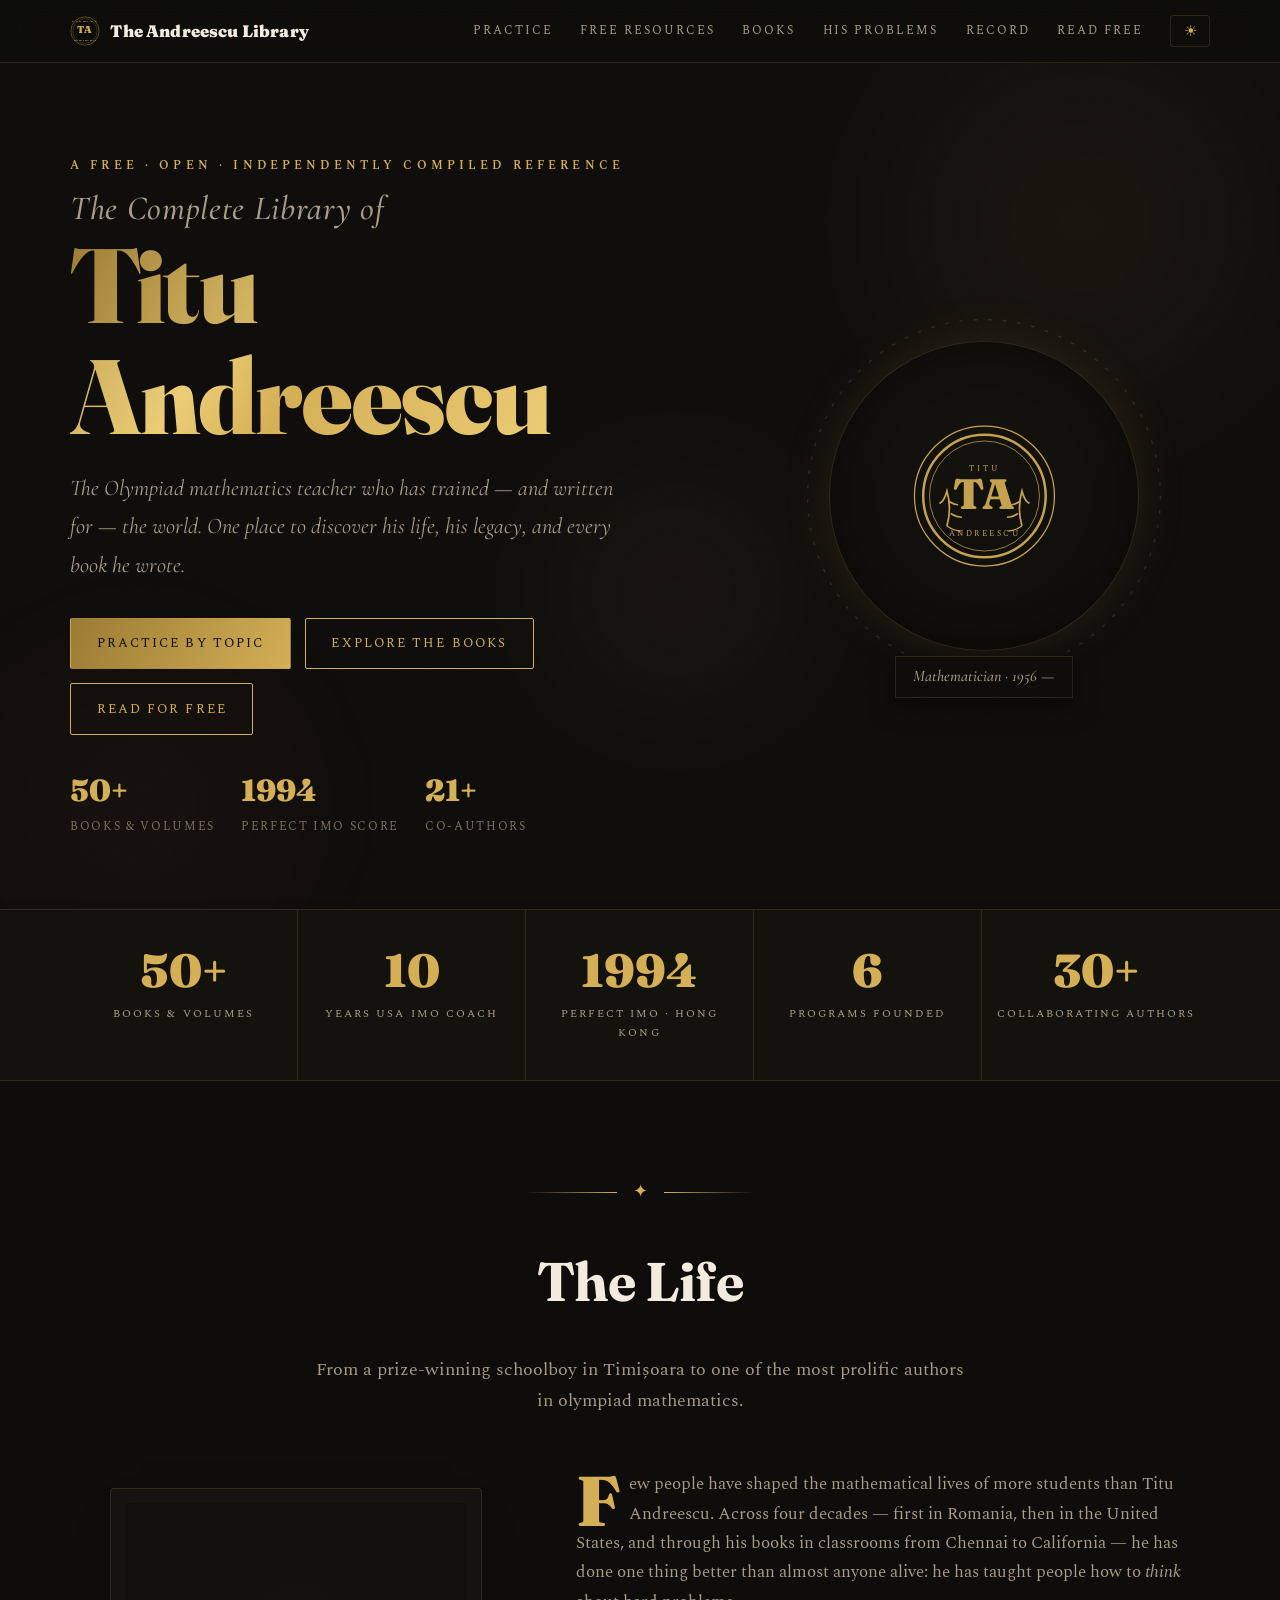
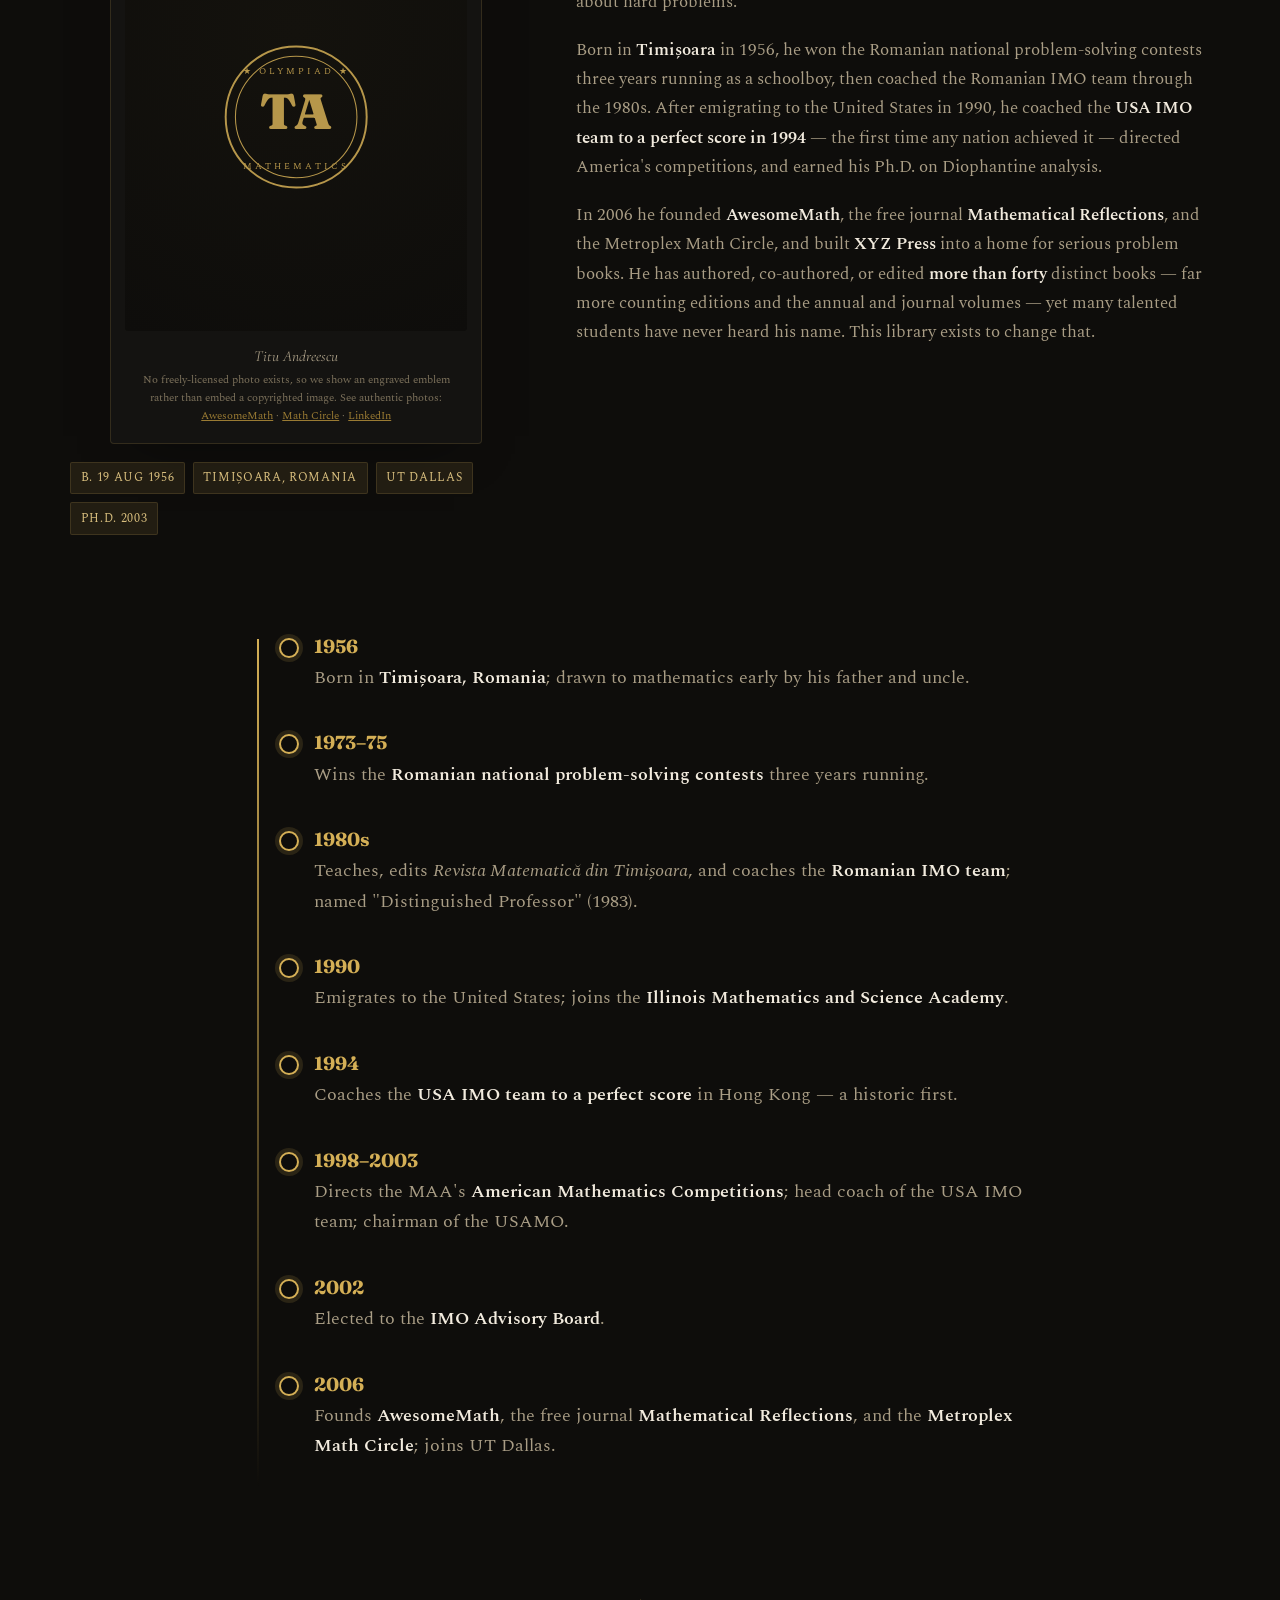
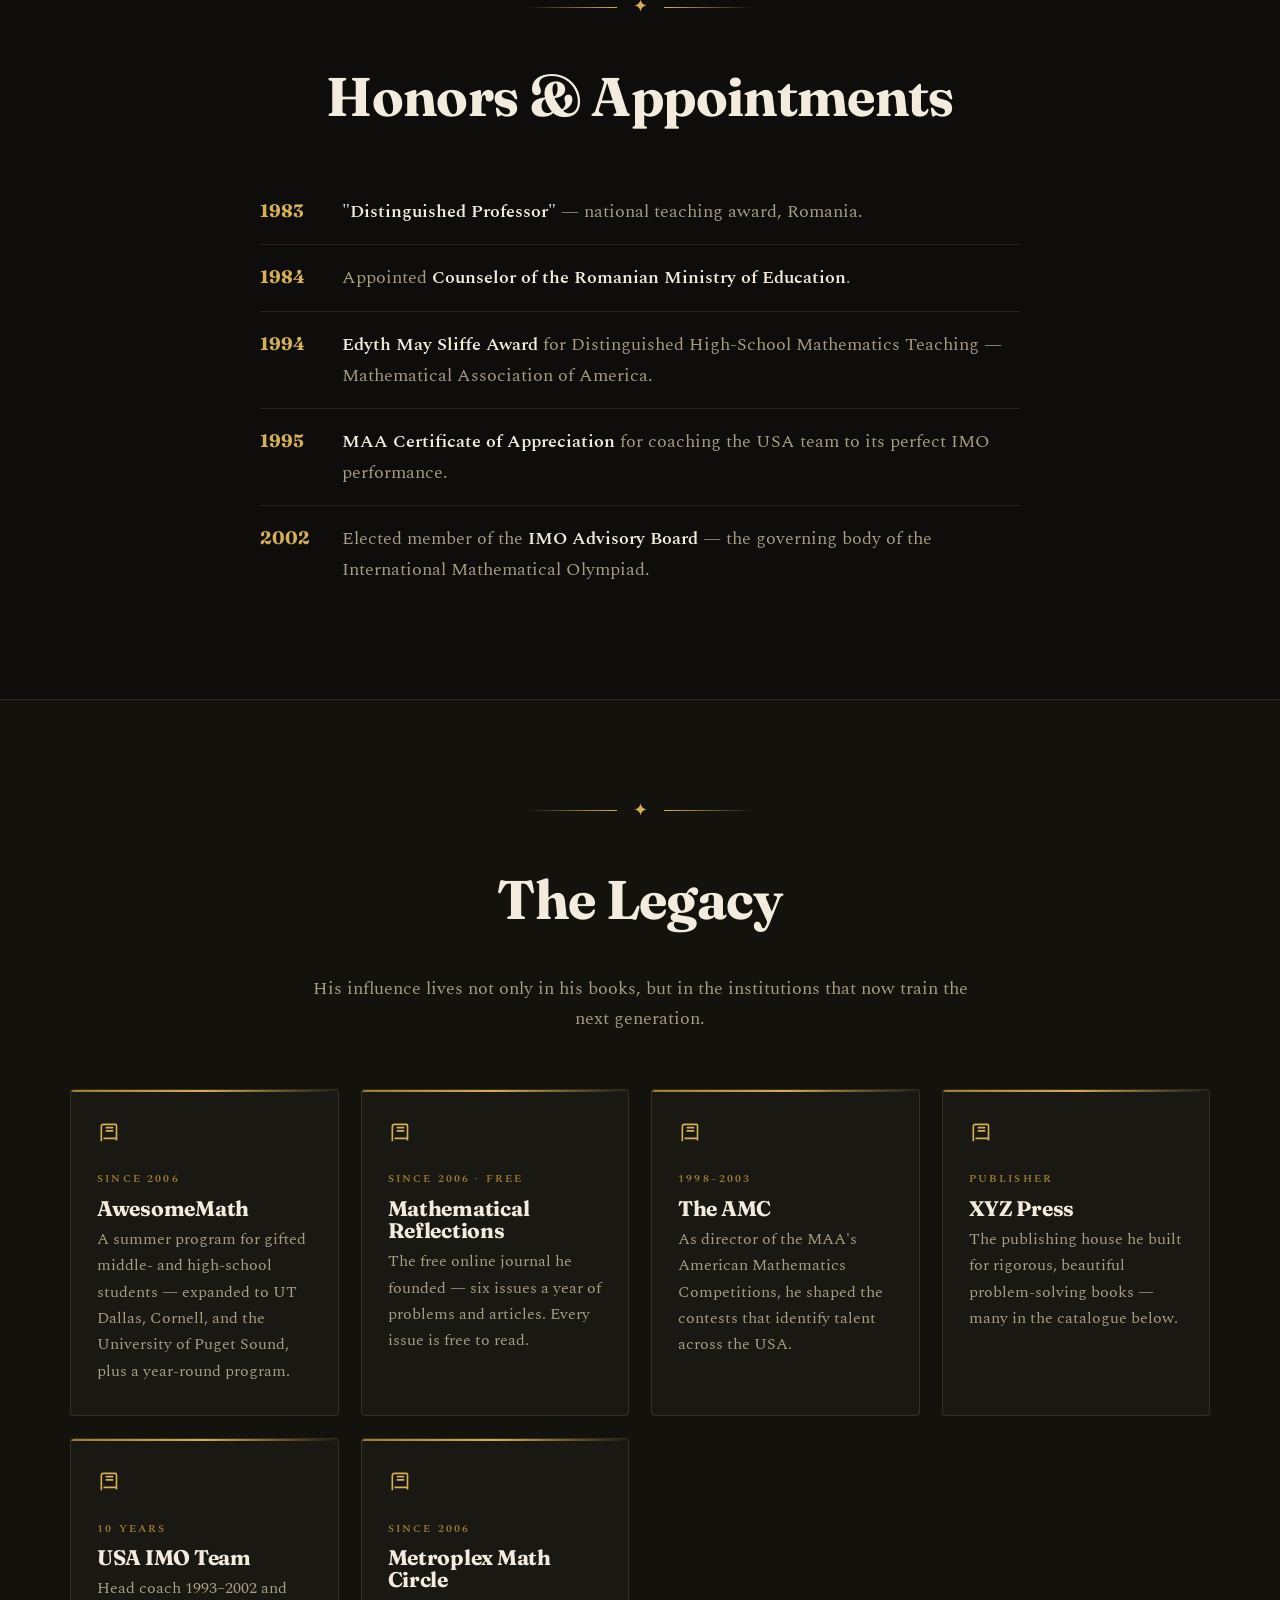
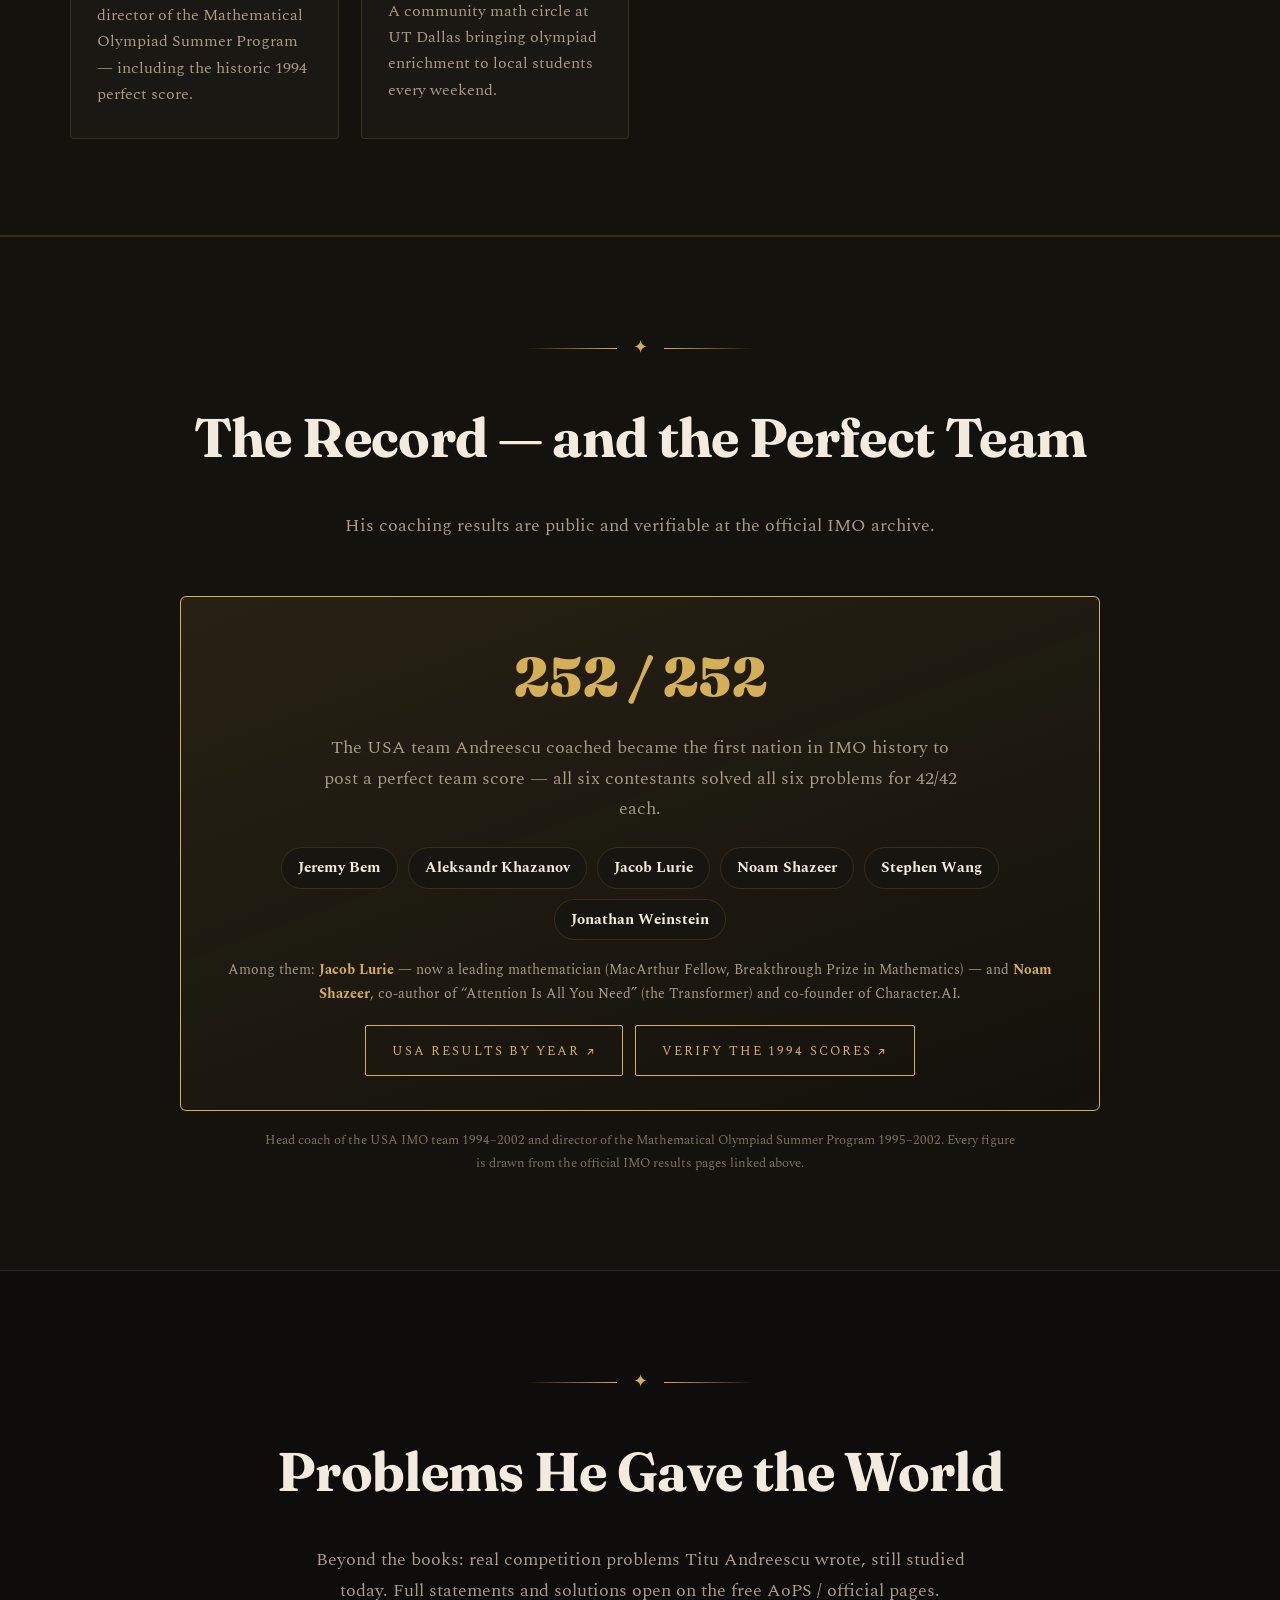
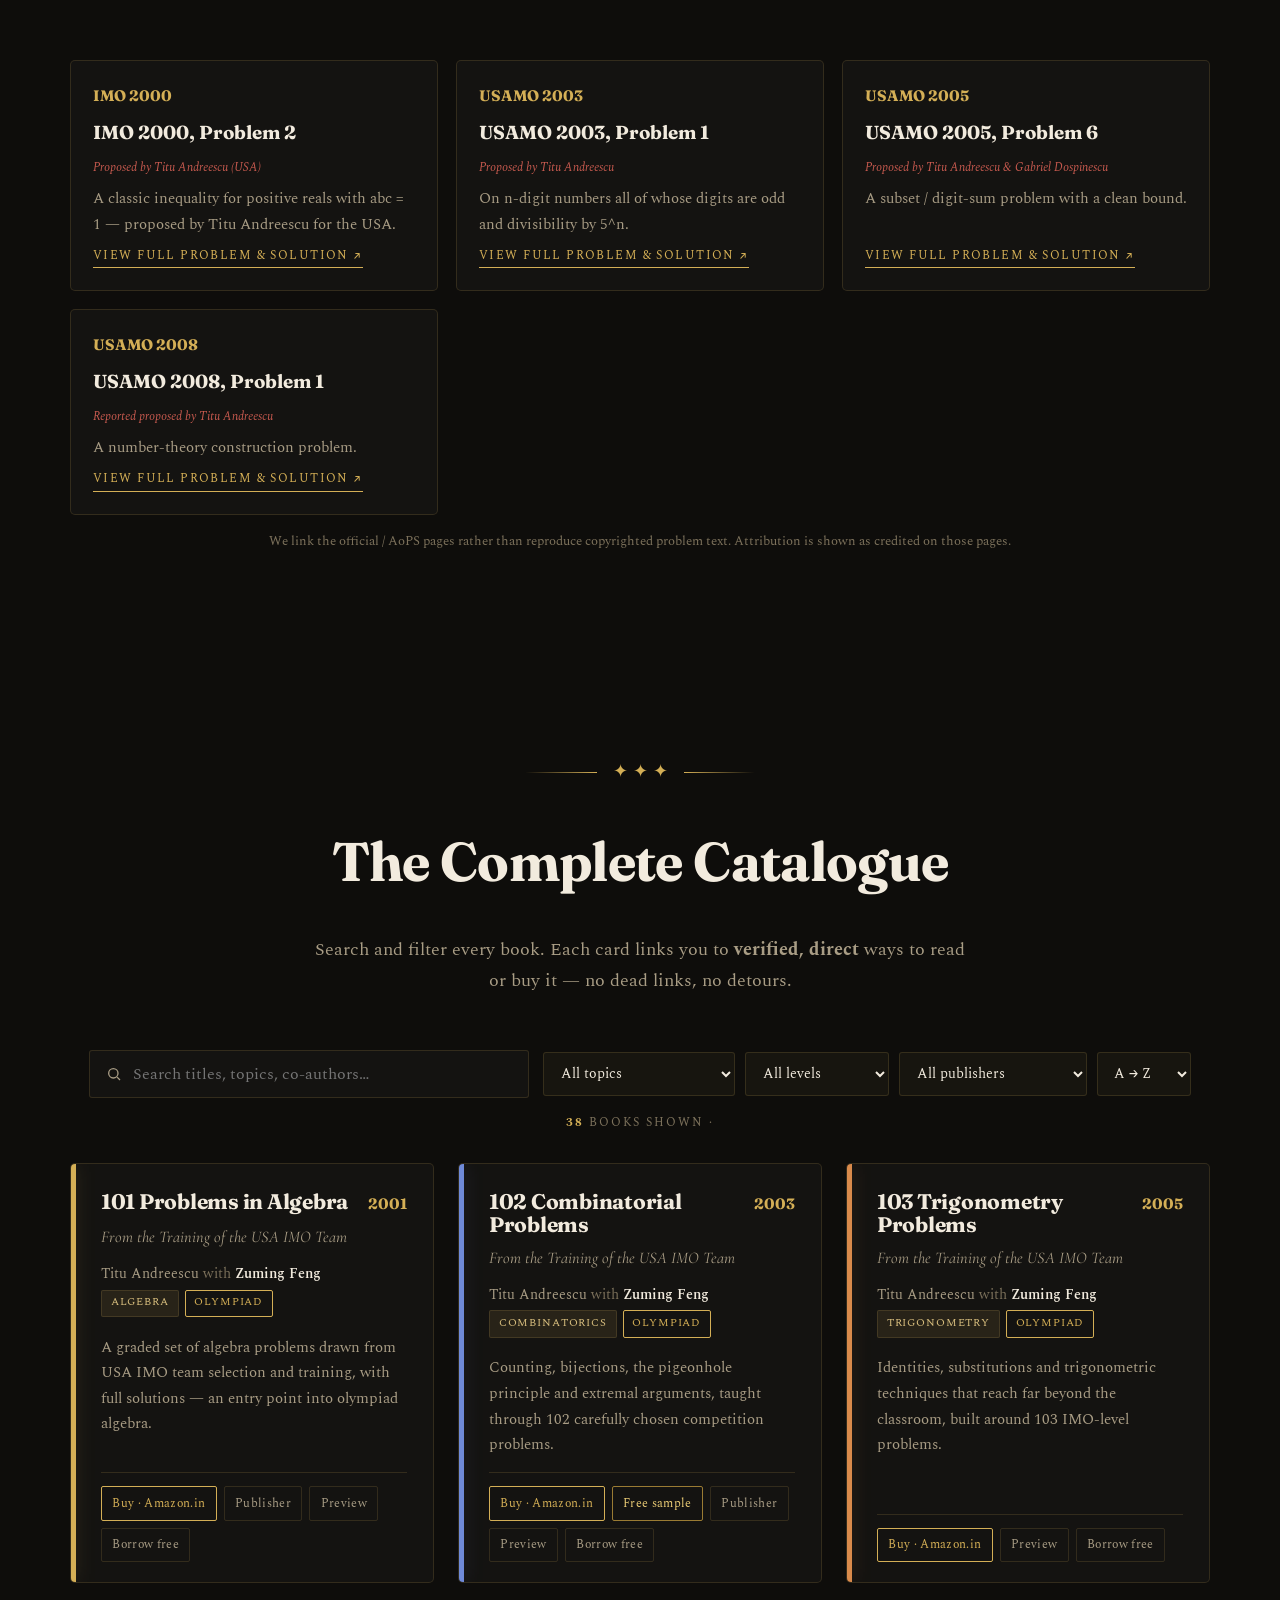
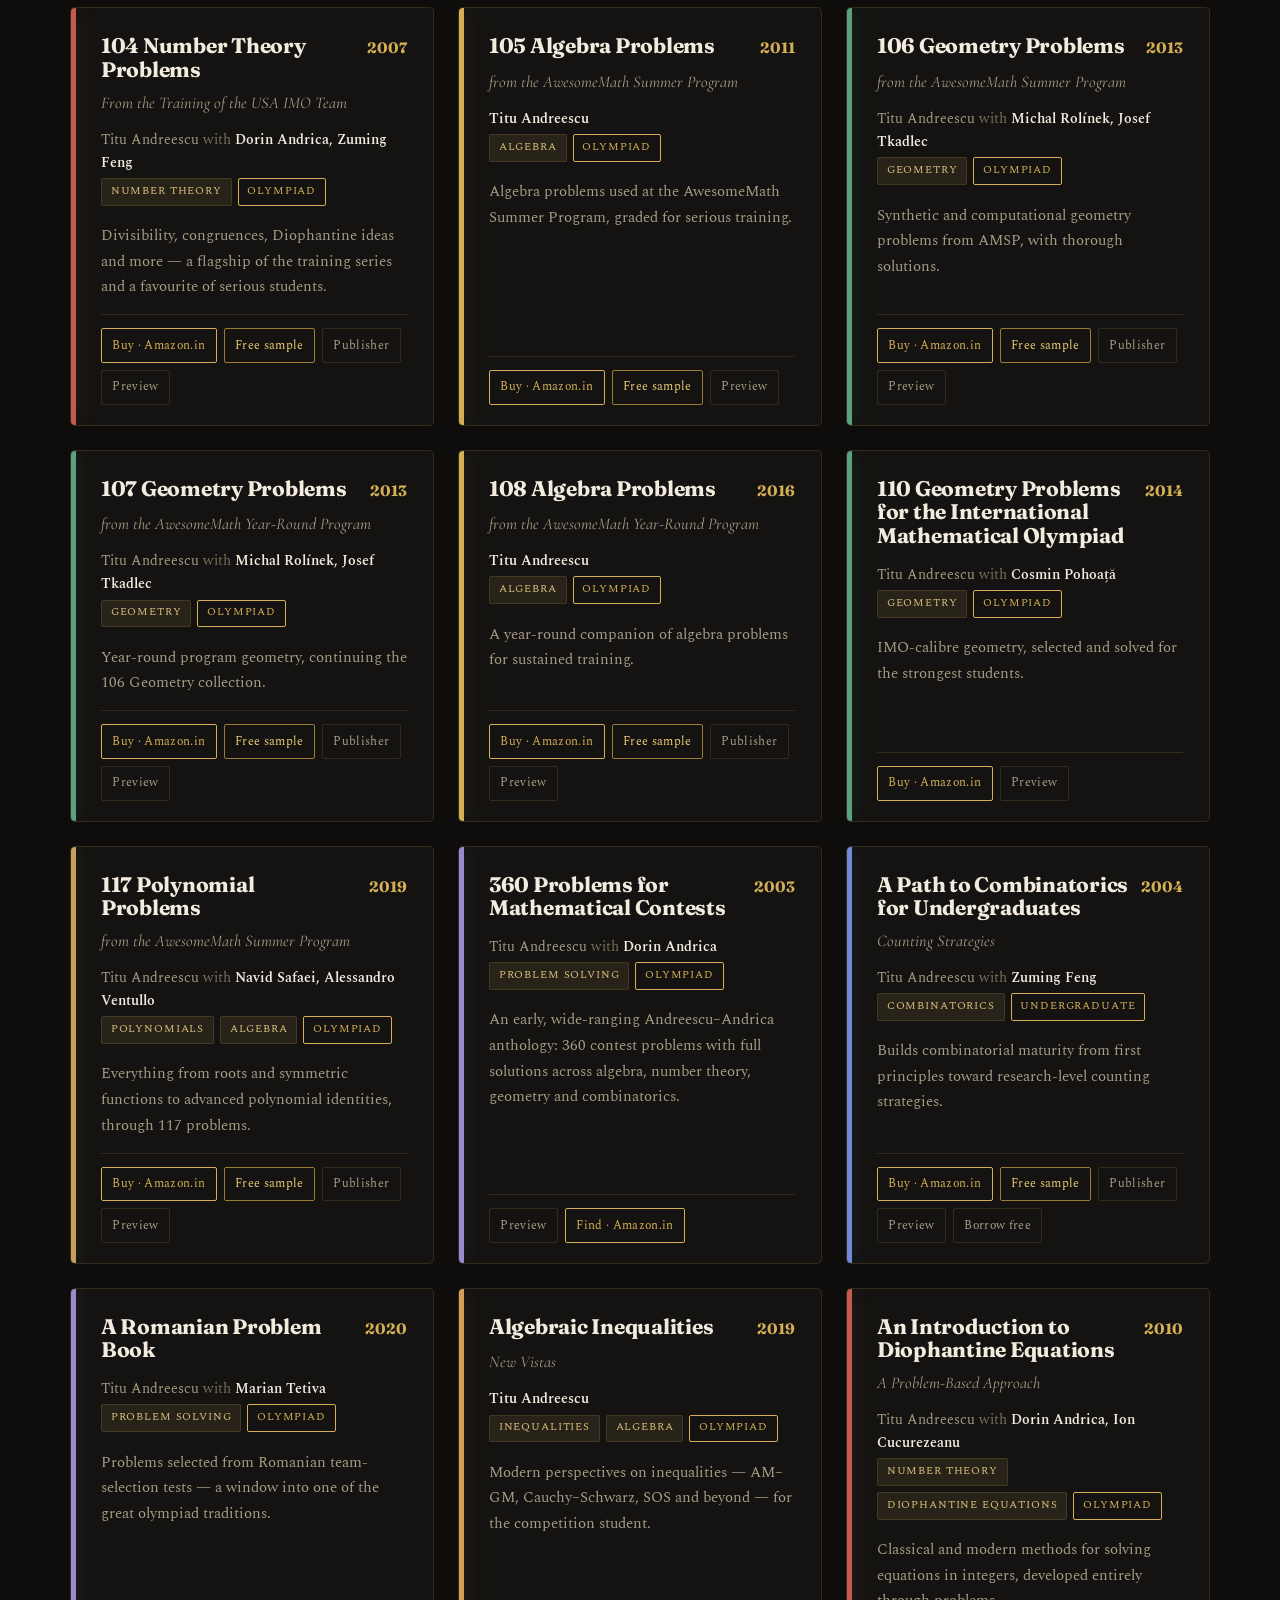
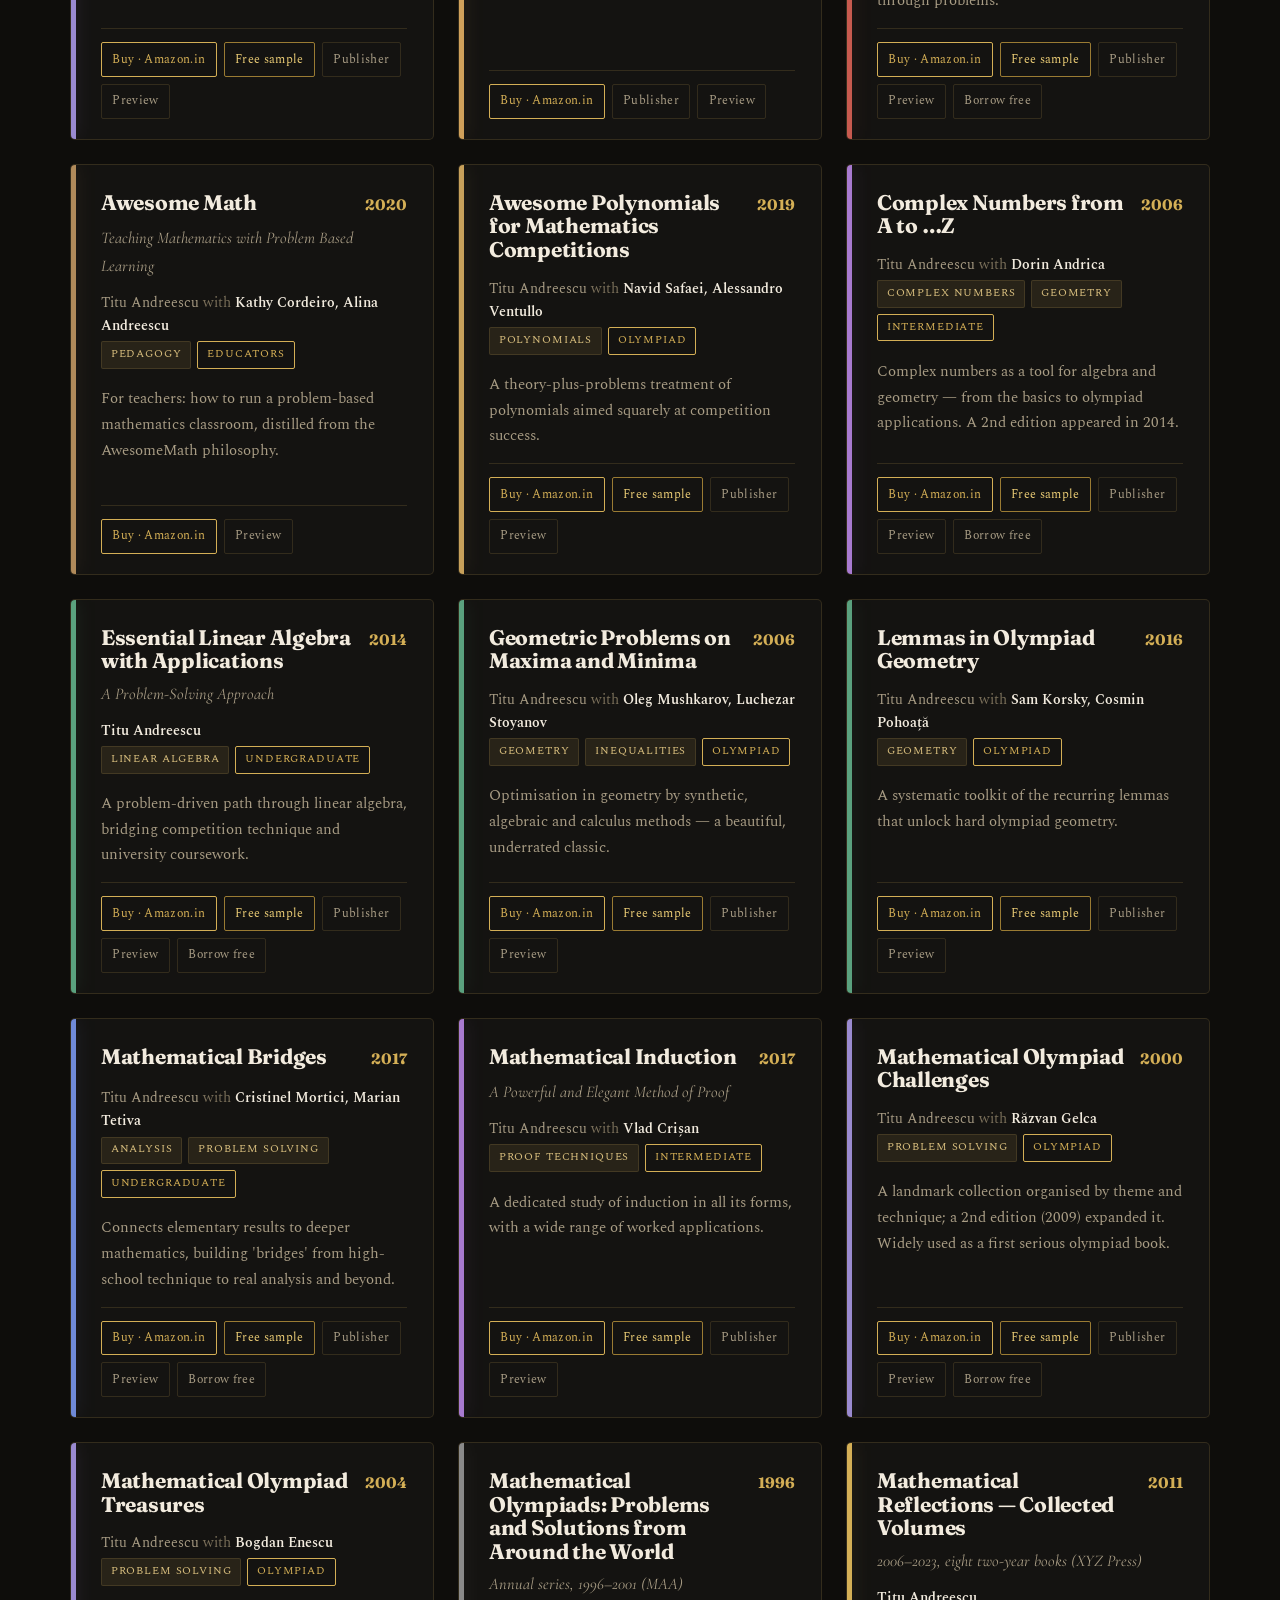
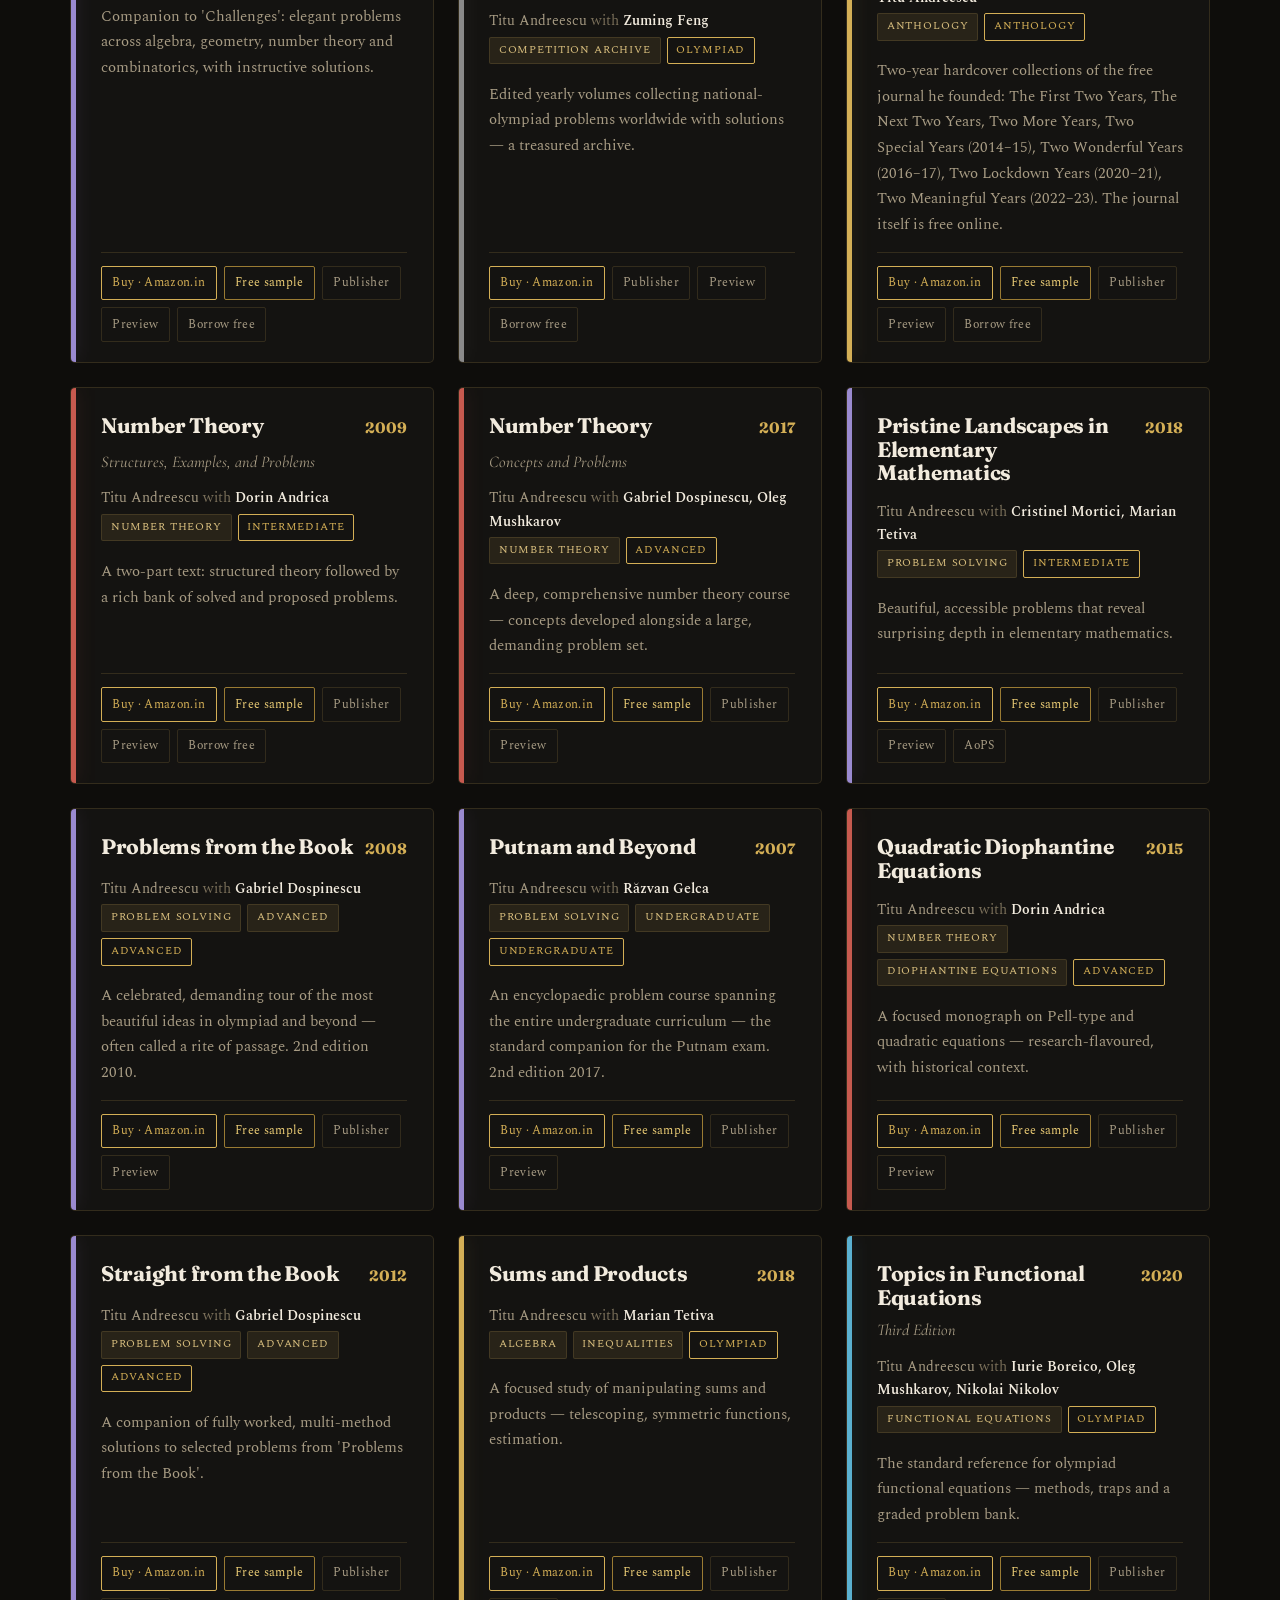
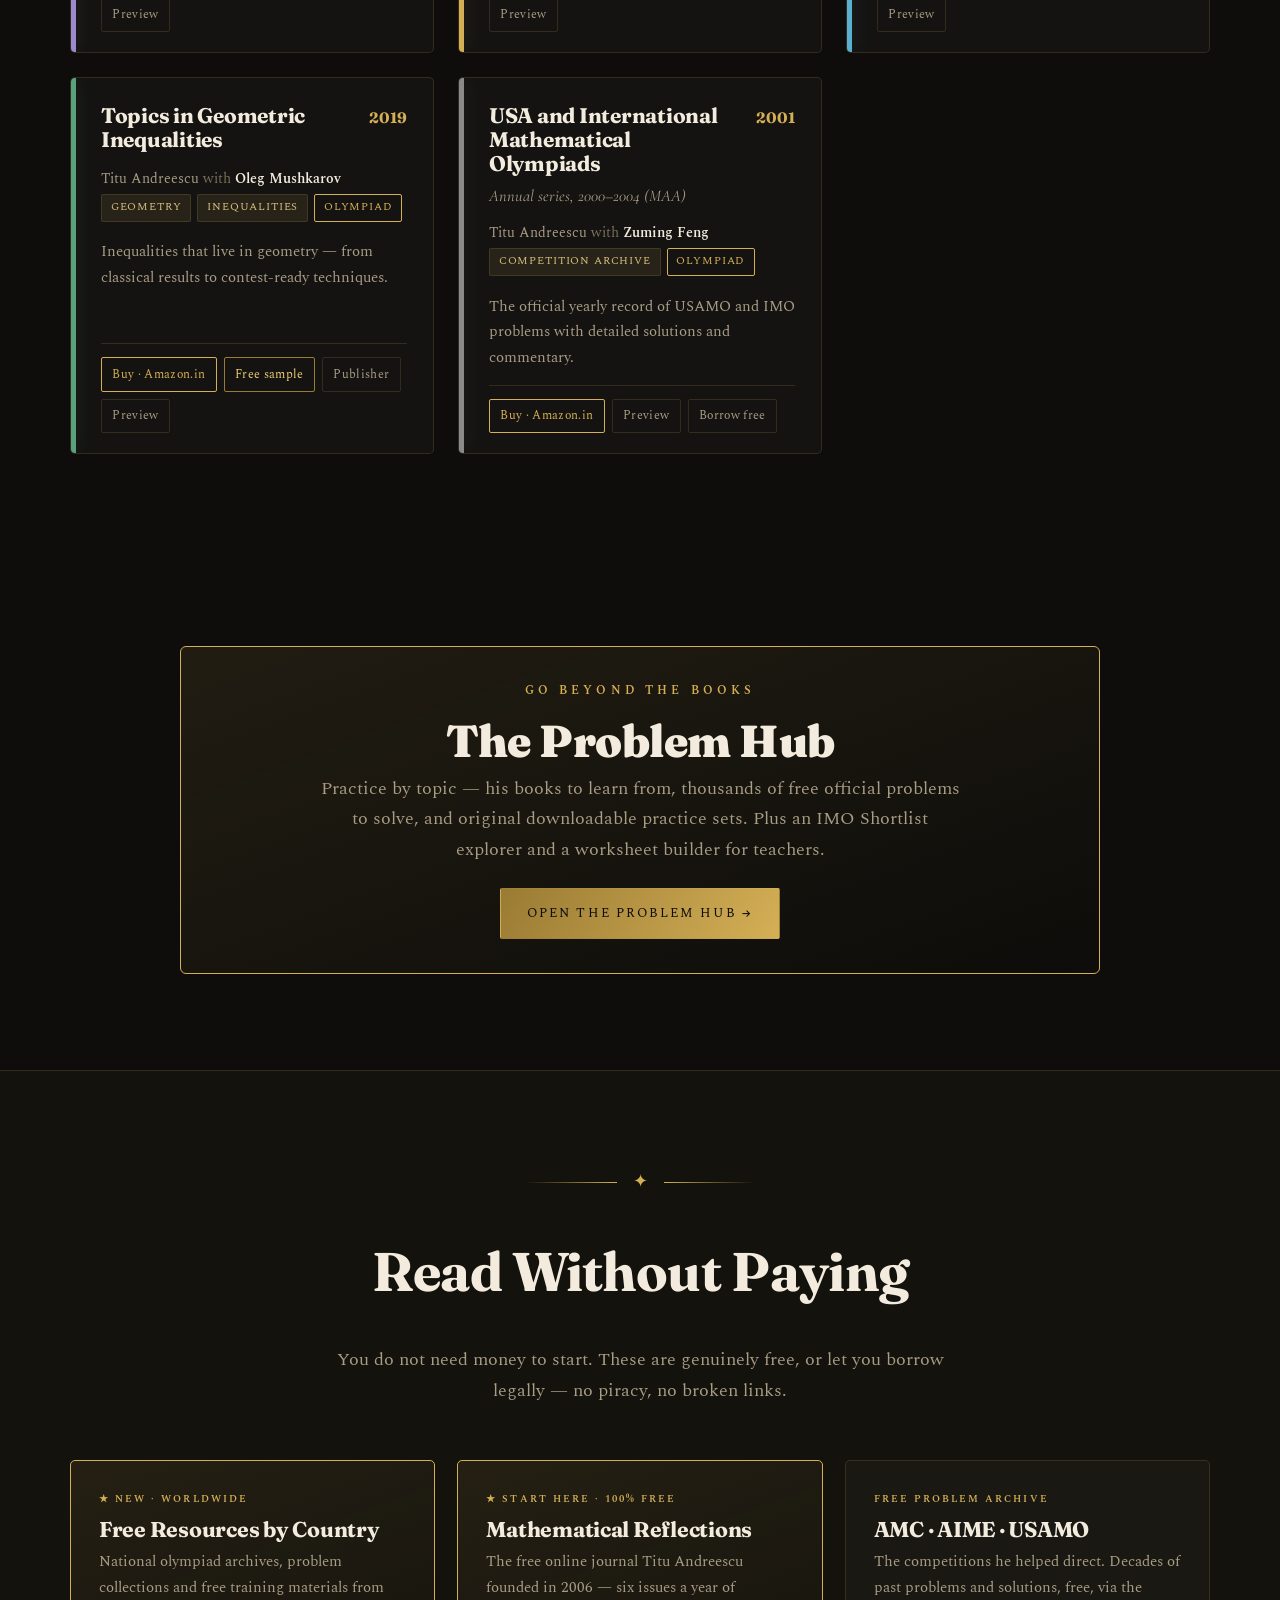
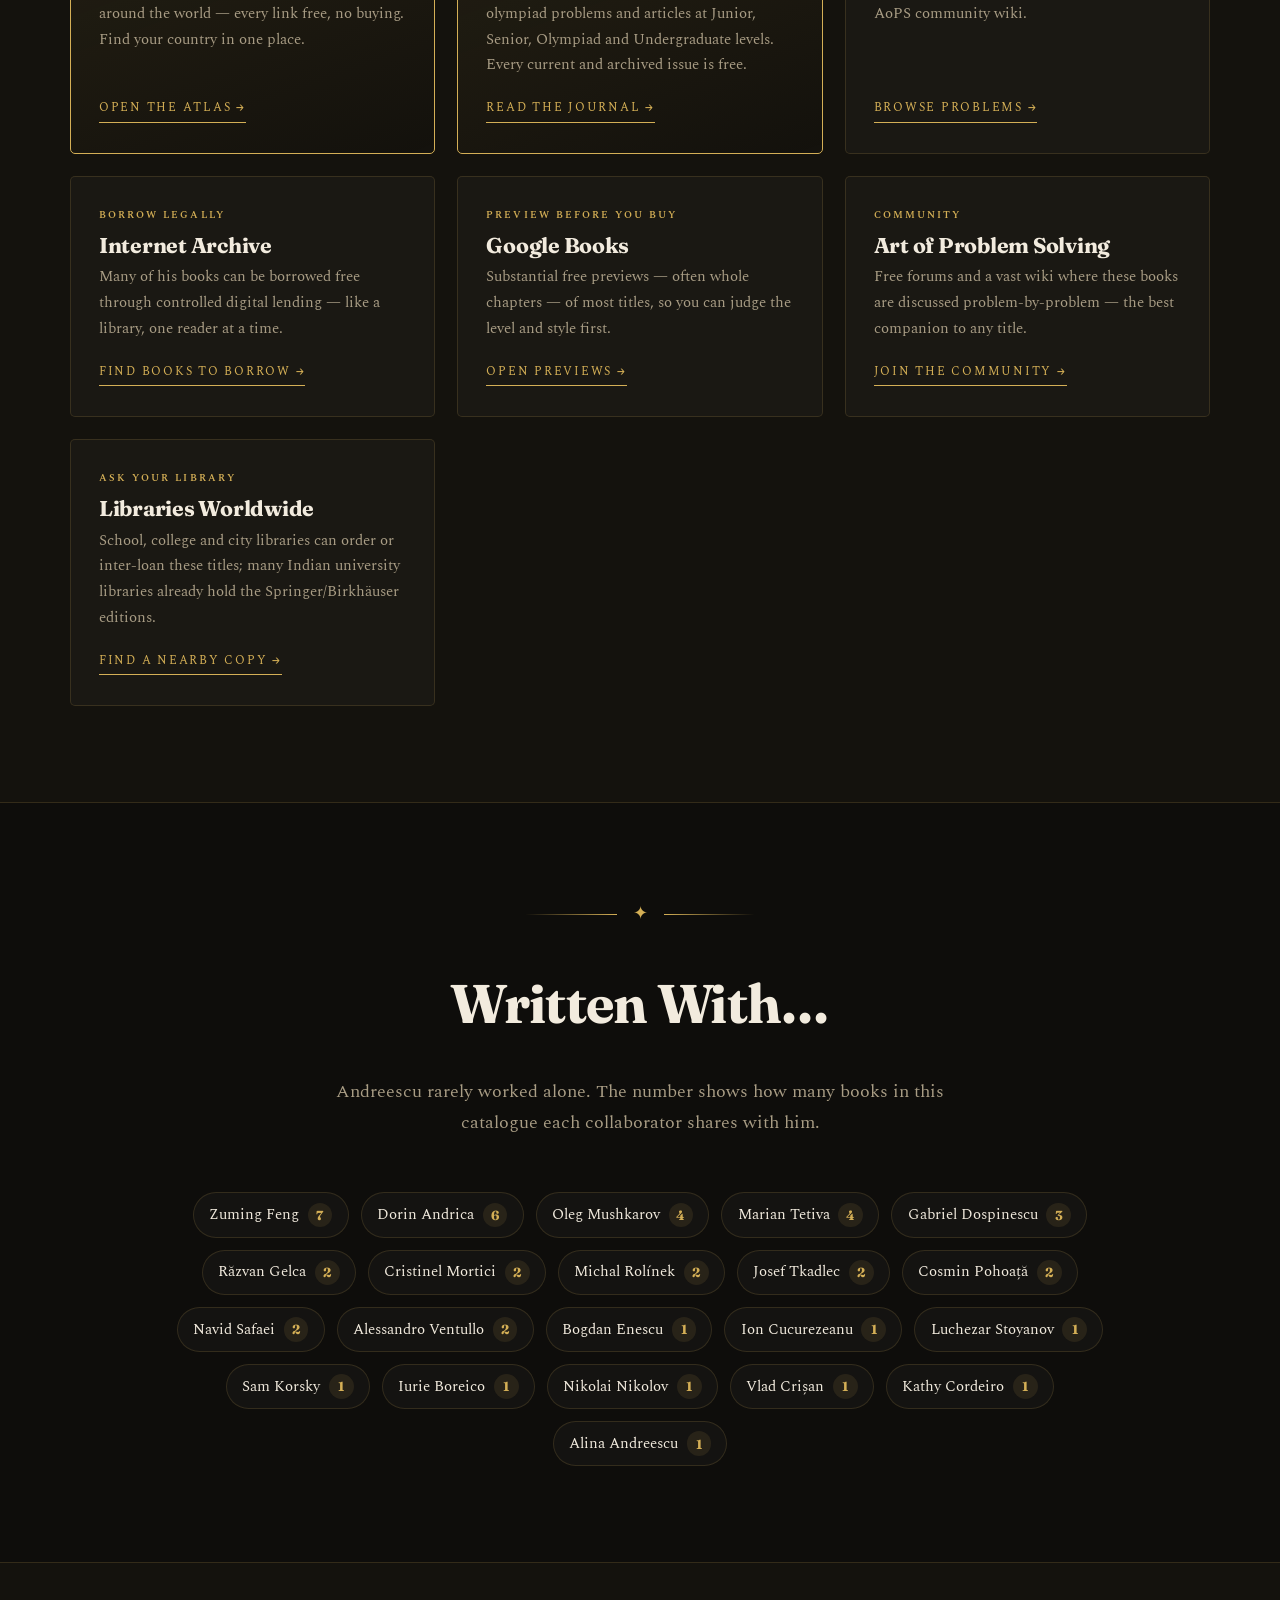
==== commit 2cb521c7: "Add Free Olympiad Atlas — resources by country (all free, no buying) - New resources.html: 8 regions" ====
--- a/index.html
+++ b/index.html
@@ -53,7 +53,7 @@
 <nav class="nav"><div class="wrap row">
   <div class="brand"><svg class="bz"><use href="#seal"/></svg> The Andreescu Library</div>
   <div class="links">
-    <a href="practice.html">Practice</a><a href="#library">Books</a><a href="#problems">His Problems</a><a href="#record">Record</a><a href="#free">Read Free</a>
+    <a href="practice.html">Practice</a><a href="resources.html">Free Resources</a><a href="#library">Books</a><a href="#problems">His Problems</a><a href="#record">Record</a><a href="#free">Read Free</a>
     <span class="tgwrap"><button class="tg" id="tg" title="Toggle theme">☀</button></span>
   </div>
 </div></nav>
@@ -219,7 +219,8 @@
 <section id="free" class="band"><div class="wrap">
   <div class="sec-head reveal"><div class="dash"><span>✦</span></div><h2>Read Without Paying</h2><p>You do not need money to start. These are genuinely free, or let you borrow legally — no piracy, no broken links.</p></div>
   <div class="res">
-    <div class="rc flag reveal"><div class="badge">★ Start Here · 100% Free</div><h3>Mathematical Reflections</h3><p>The free online journal Titu Andreescu founded in 2006 — six issues a year of olympiad problems and articles at Junior, Senior, Olympiad and Undergraduate levels. Every current and archived issue is free.</p><a class="go" href="https://www.awesomemath.org/mathematical-reflections/" target="_blank" rel="noopener">Read the journal →</a></div>
+    <div class="rc flag reveal"><div class="badge">★ New · Worldwide</div><h3>Free Resources by Country</h3><p>National olympiad archives, problem collections and free training materials from around the world — every link free, no buying. Find your country in one place.</p><a class="go" href="resources.html" style="color:var(--gold);text-decoration:none;font-size:.78rem;text-transform:uppercase;letter-spacing:.14em;border-bottom:1px solid var(--gold);padding-bottom:3px">Open the atlas →</a></div>
+      <div class="rc flag reveal"><div class="badge">★ Start Here · 100% Free</div><h3>Mathematical Reflections</h3><p>The free online journal Titu Andreescu founded in 2006 — six issues a year of olympiad problems and articles at Junior, Senior, Olympiad and Undergraduate levels. Every current and archived issue is free.</p><a class="go" href="https://www.awesomemath.org/mathematical-reflections/" target="_blank" rel="noopener">Read the journal →</a></div>
     <div class="rc reveal"><div class="badge">Free Problem Archive</div><h3>AMC · AIME · USAMO</h3><p>The competitions he helped direct. Decades of past problems and solutions, free, via the AoPS community wiki.</p><a class="go" href="https://artofproblemsolving.com/wiki/index.php/AMC_Problems_and_Solutions" target="_blank" rel="noopener">Browse problems →</a></div>
     <div class="rc reveal"><div class="badge">Borrow Legally</div><h3>Internet Archive</h3><p>Many of his books can be borrowed free through controlled digital lending — like a library, one reader at a time.</p><a class="go" href="https://archive.org/search?query=Titu+Andreescu" target="_blank" rel="noopener">Find books to borrow →</a></div>
     <div class="rc reveal"><div class="badge">Preview Before You Buy</div><h3>Google Books</h3><p>Substantial free previews — often whole chapters — of most titles, so you can judge the level and style first.</p><a class="go" href="https://www.google.com/search?tbm=bks&q=Titu+Andreescu" target="_blank" rel="noopener">Open previews →</a></div>
--- a/assets/style.css
+++ b/assets/style.css
@@ -298,3 +298,25 @@
 .builder label.pick input{margin-right:.4rem;}
 .builder label.pick.on{border-color:var(--gold);color:var(--gold);}
 .builder .out{margin-top:18px;}
+
+/* ============ resources atlas (by country) ============ */
+.regionnav{display:flex;flex-wrap:wrap;gap:8px;justify-content:center;margin:0 auto 34px;max-width:920px;}
+.rregion{margin-bottom:46px;}
+.region-title{font-family:"Fraunces";font-weight:900;font-size:clamp(1.4rem,4vw,2rem);color:var(--gold);margin:0 0 4px;display:flex;align-items:center;gap:.6rem;}
+.region-sub{color:var(--ink-soft);font-size:.95rem;margin:0 0 20px;max-width:760px;}
+.rgrid{display:grid;grid-template-columns:repeat(auto-fill,minmax(300px,1fr));gap:18px;}
+.rcard{background:var(--panel);border:1px solid var(--rule);border-radius:6px;padding:20px 22px;transition:transform .3s,box-shadow .3s,border-color .3s;}
+.rcard:hover{transform:translateY(-4px);box-shadow:0 22px 44px -28px var(--shadow);}
+.rcard.featured{border:1px solid var(--gold);background:linear-gradient(160deg,color-mix(in srgb,var(--gold) 9%,transparent),transparent);}
+.rcard .rhead{display:flex;align-items:center;gap:.6rem;margin-bottom:.3rem;}
+.rcard .rflag{font-size:1.7rem;line-height:1;}
+.rcard .rname{font-family:"Fraunces";font-weight:700;font-size:1.22rem;}
+.rcard .rofficial{font-size:.82rem;color:var(--ink-soft);margin-bottom:.7rem;}
+.rcard .rofficial a{color:var(--gold);text-decoration:none;}
+.rcard .rofficial a:hover{text-decoration:underline;}
+.rcard .rlinks{display:flex;flex-direction:column;gap:.45rem;}
+.rcard .rlinks a{display:flex;align-items:center;justify-content:space-between;gap:.6rem;text-decoration:none;color:var(--ink);font-size:.9rem;padding:.4rem .6rem;border:1px solid var(--rule);border-radius:4px;transition:.2s;}
+.rcard .rlinks a:hover{border-color:var(--gold);color:var(--gold);background:color-mix(in srgb,var(--gold) 7%,transparent);}
+.rcard .rlinks a span.lbl{overflow:hidden;text-overflow:ellipsis;white-space:nowrap;}
+.rcard .rnote{font-size:.8rem;color:var(--ink-dim);margin-top:.6rem;font-style:italic;}
+.atlas-empty{grid-column:1/-1;text-align:center;color:var(--ink-soft);padding:40px;font-style:italic;}
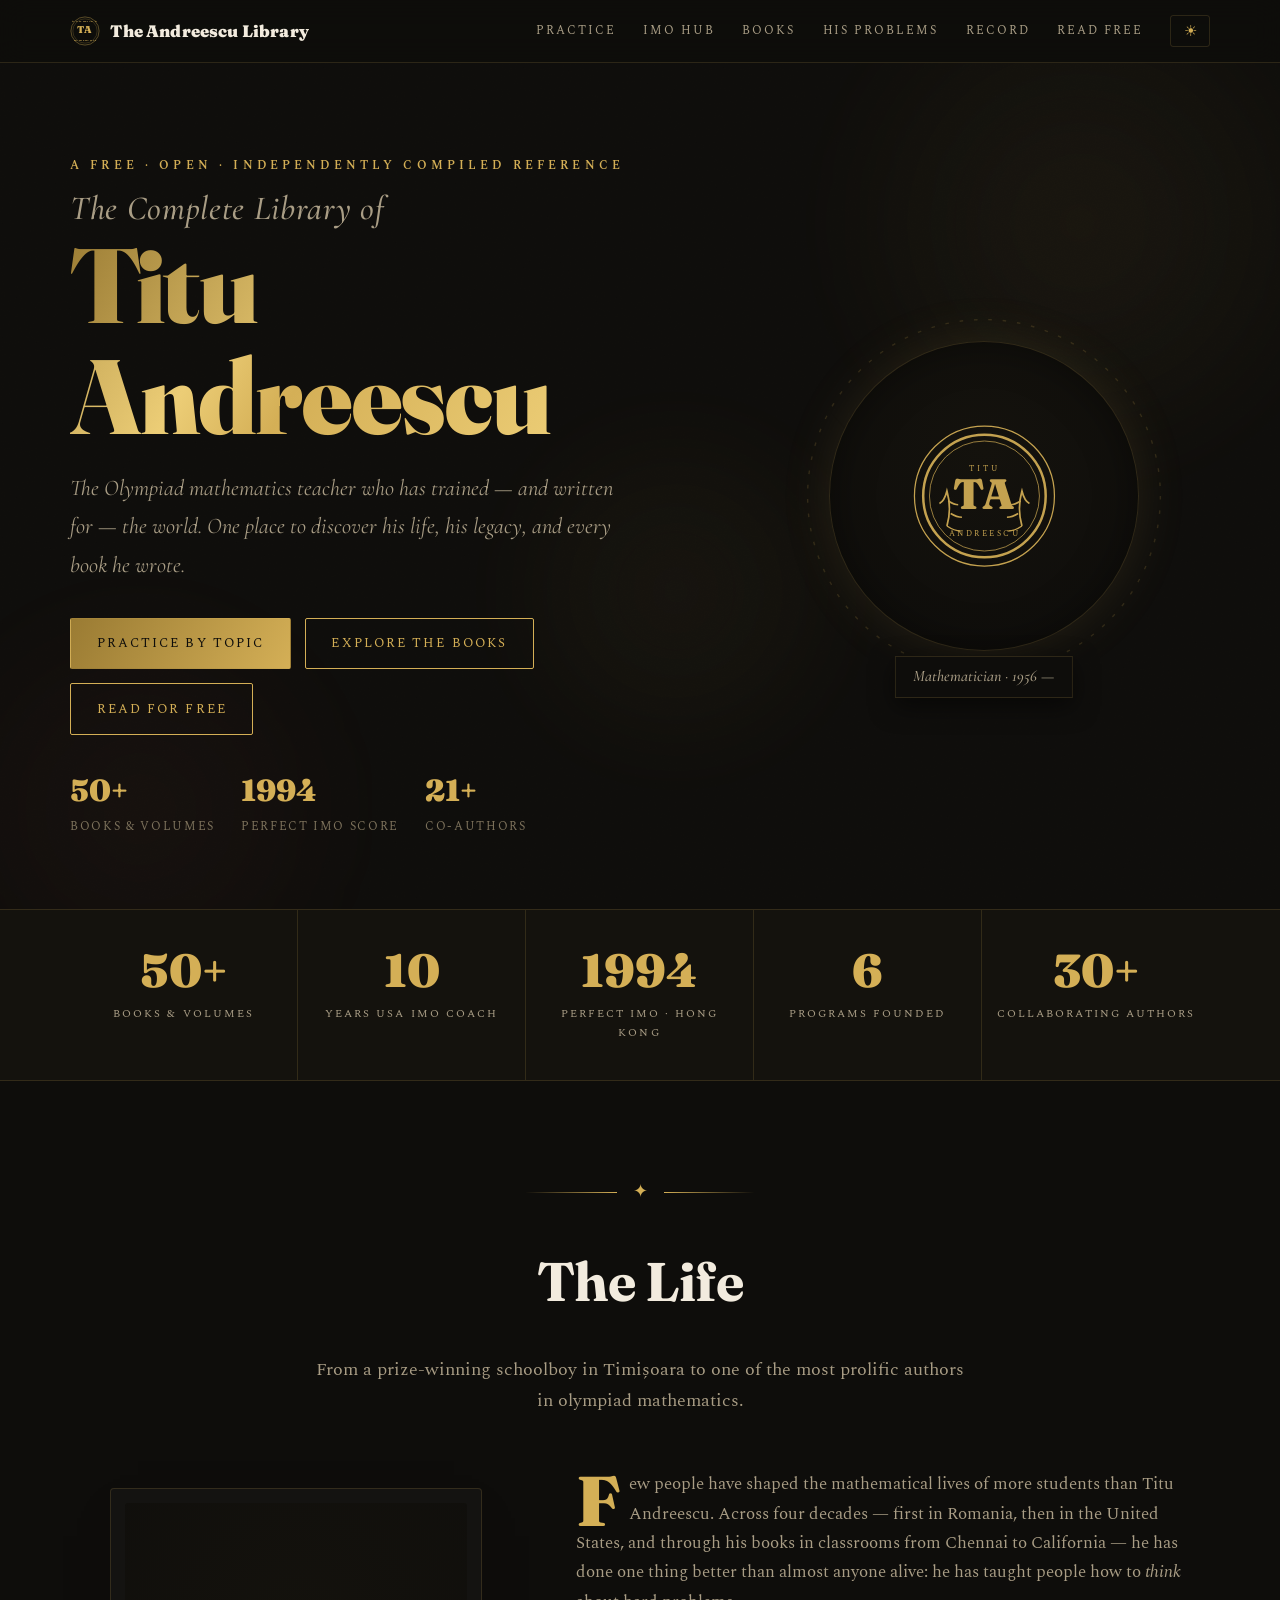
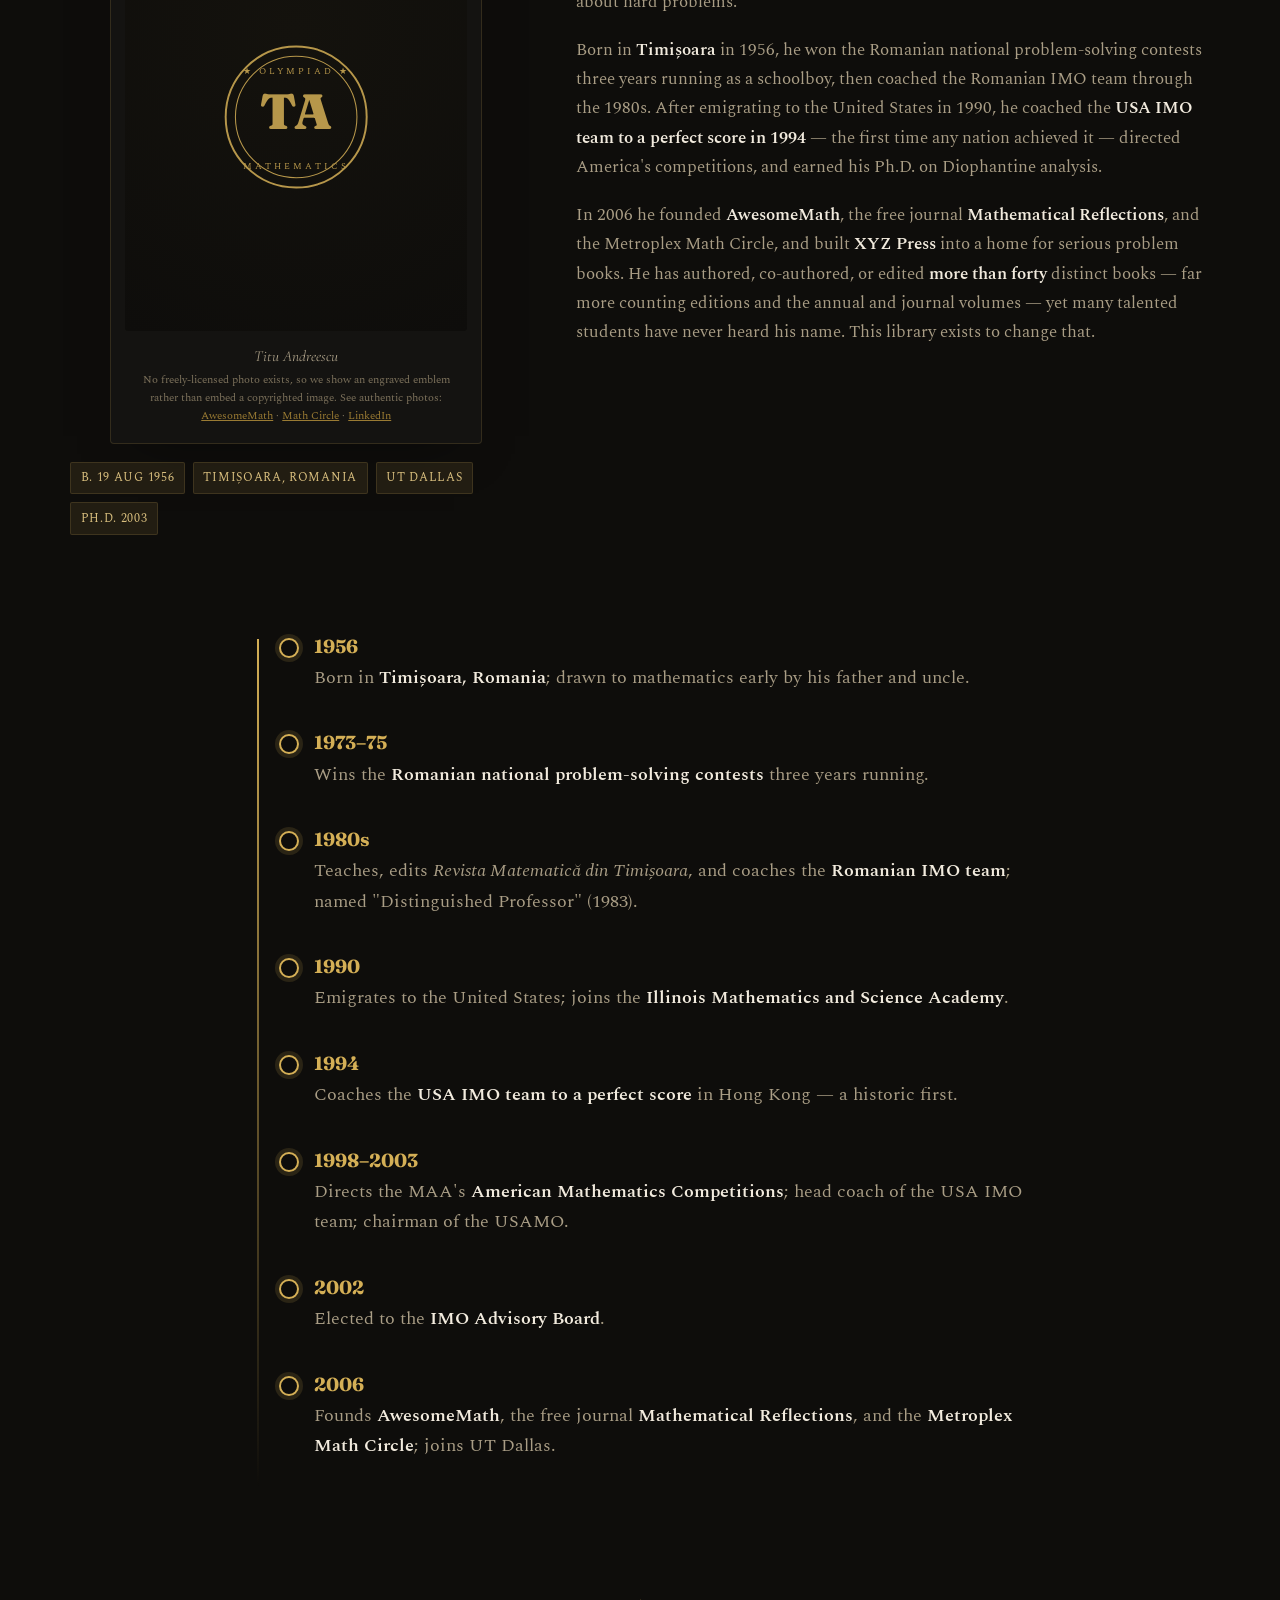
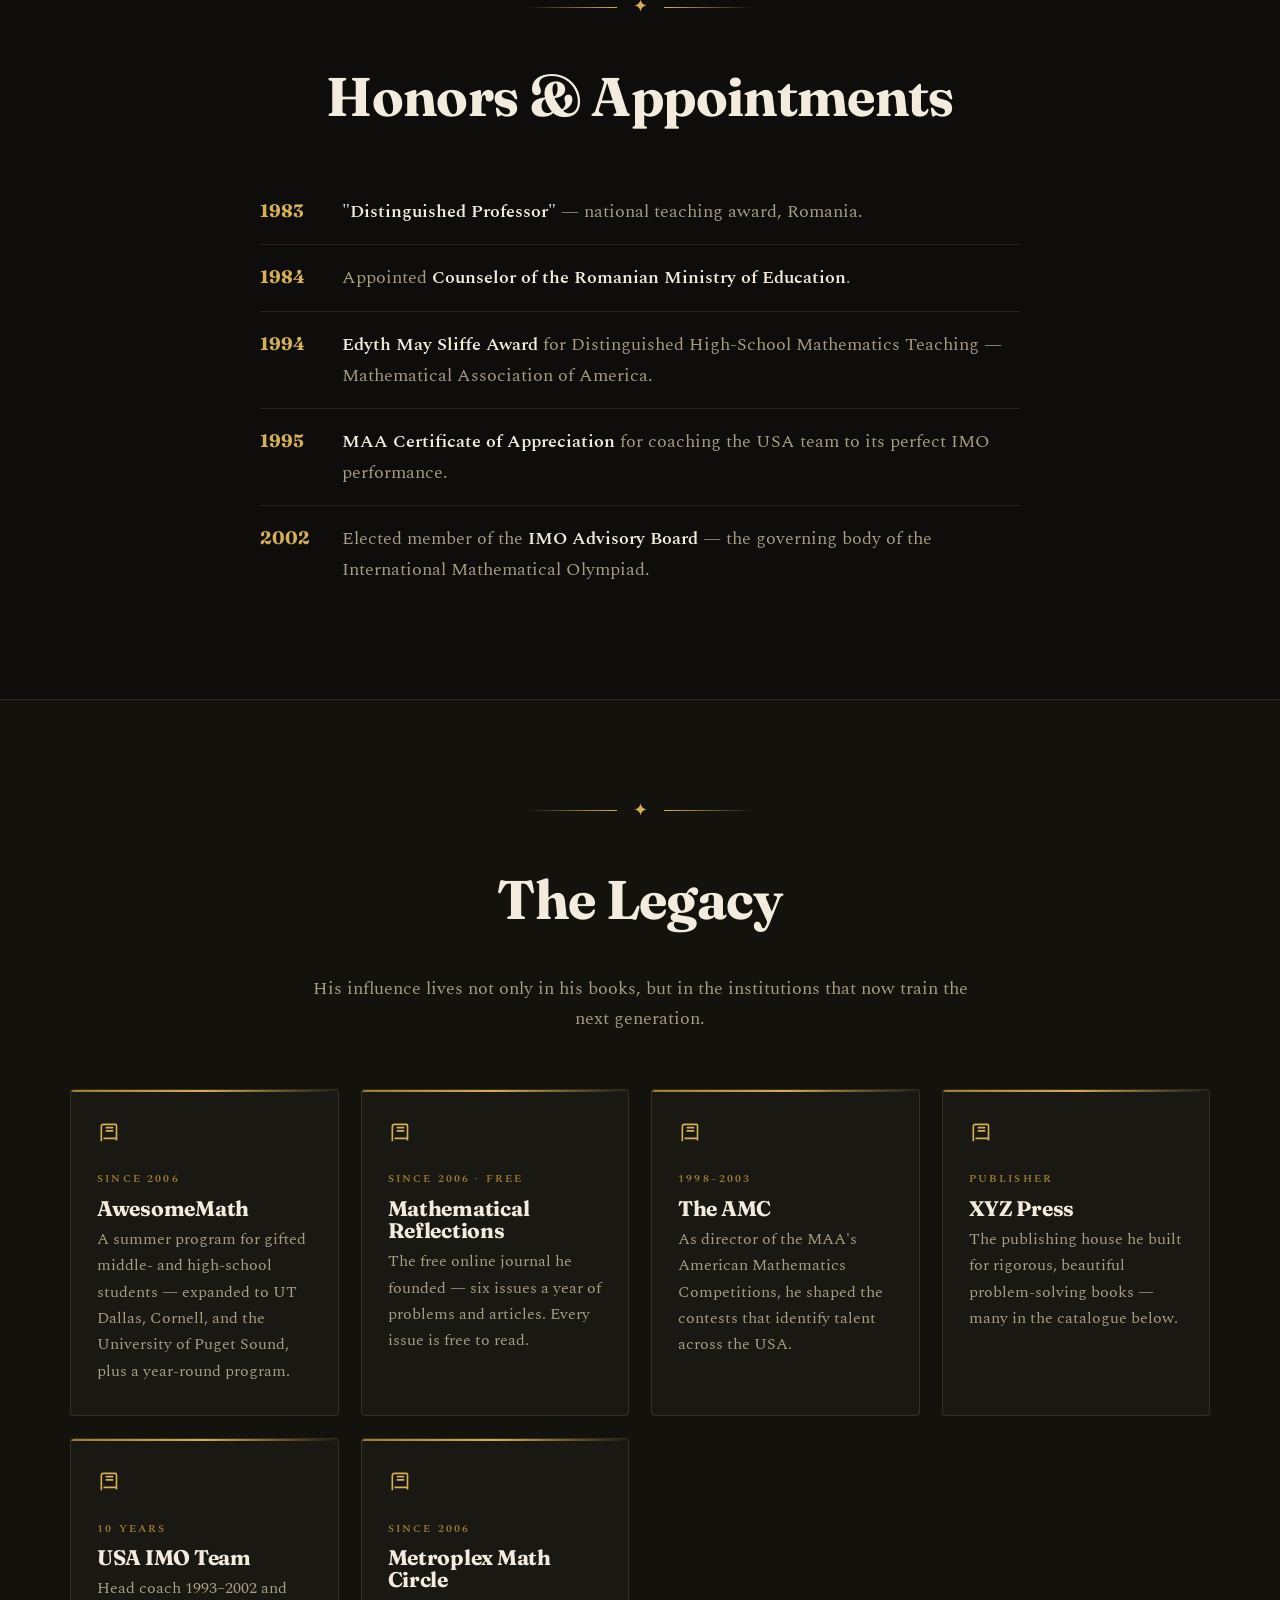
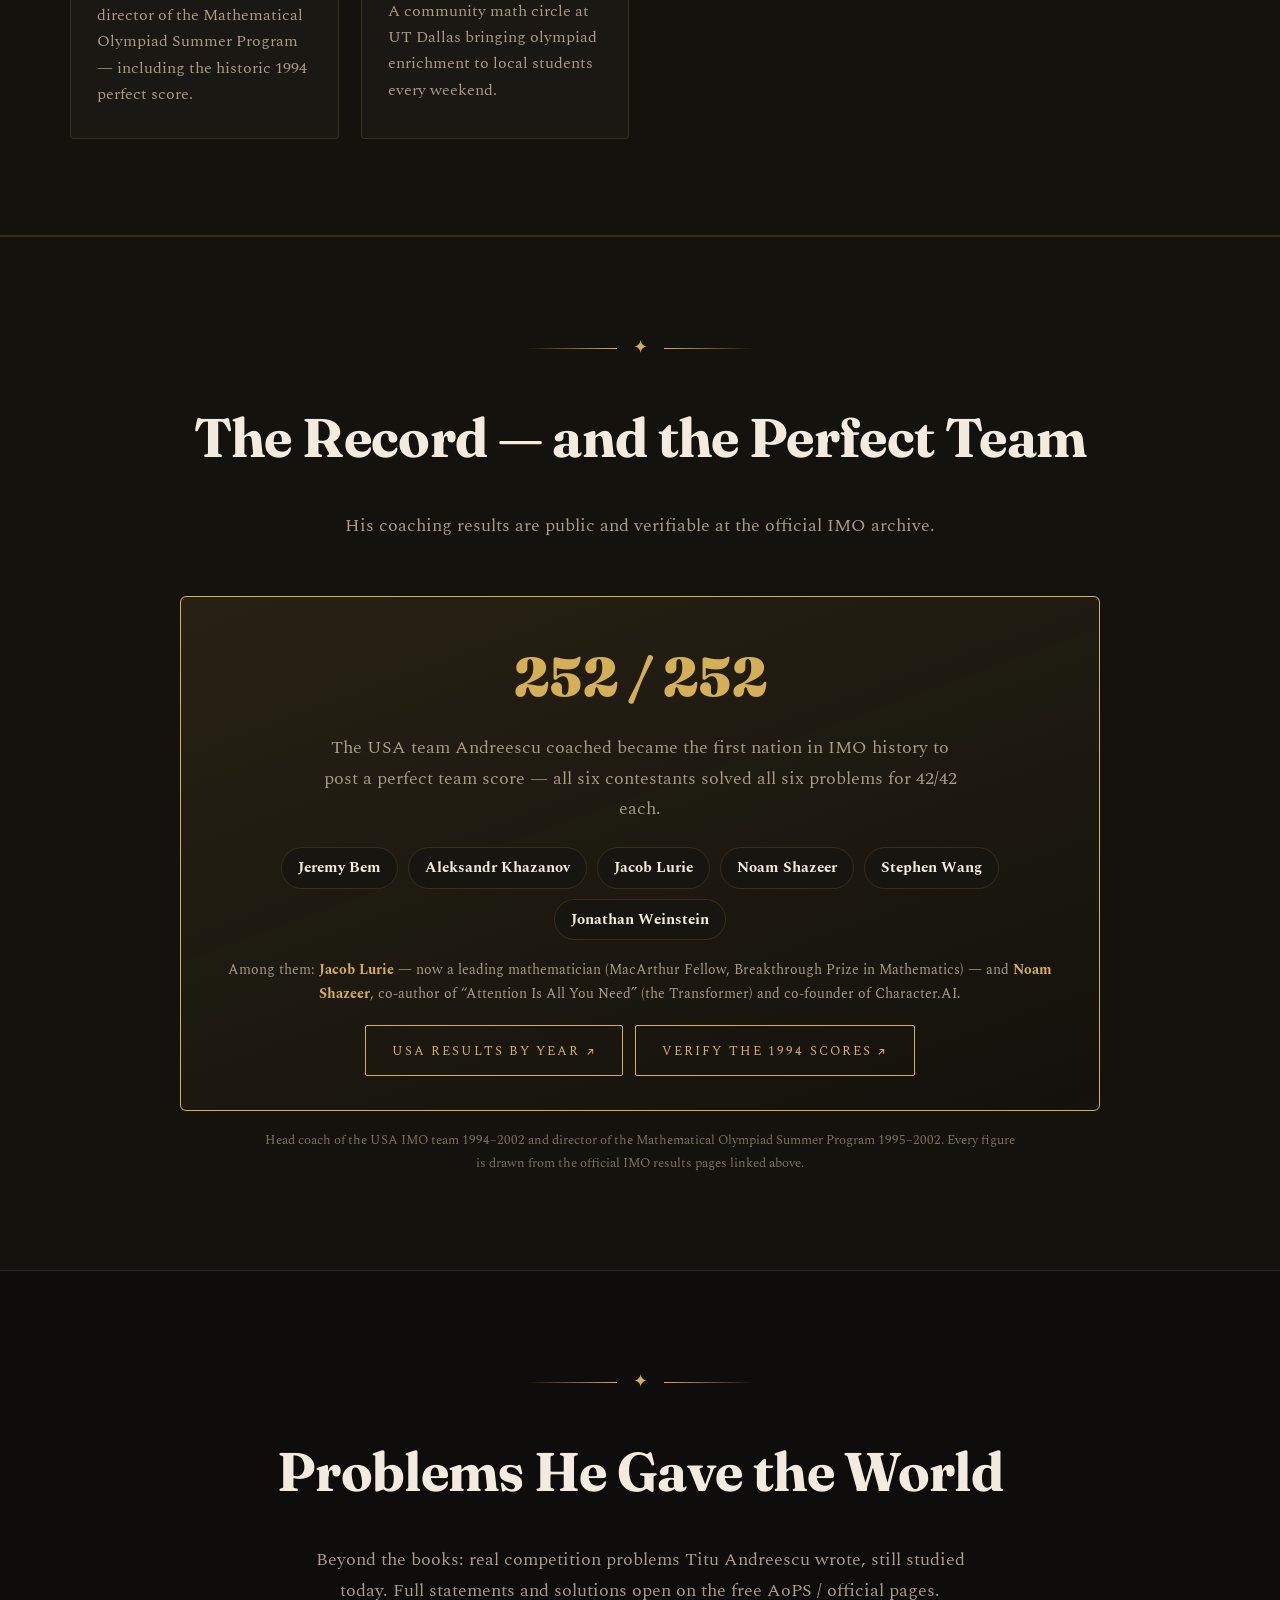
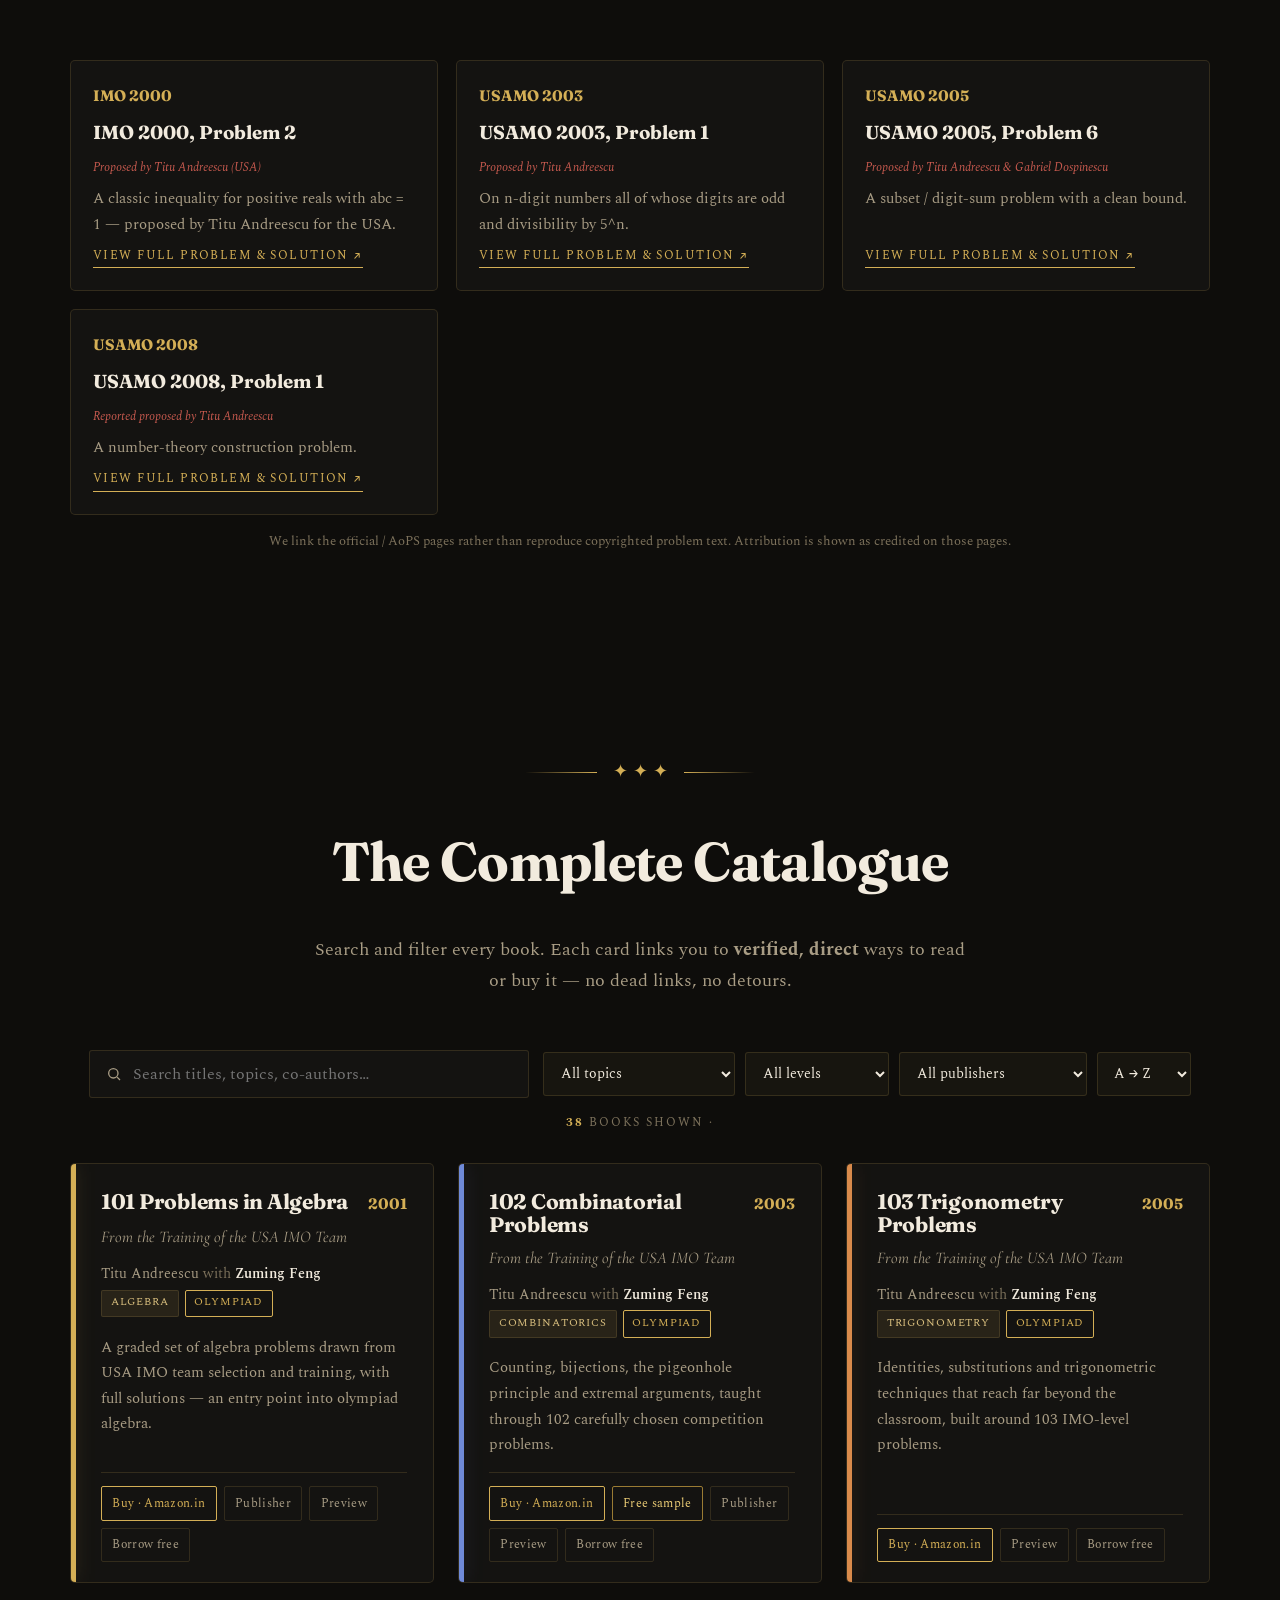
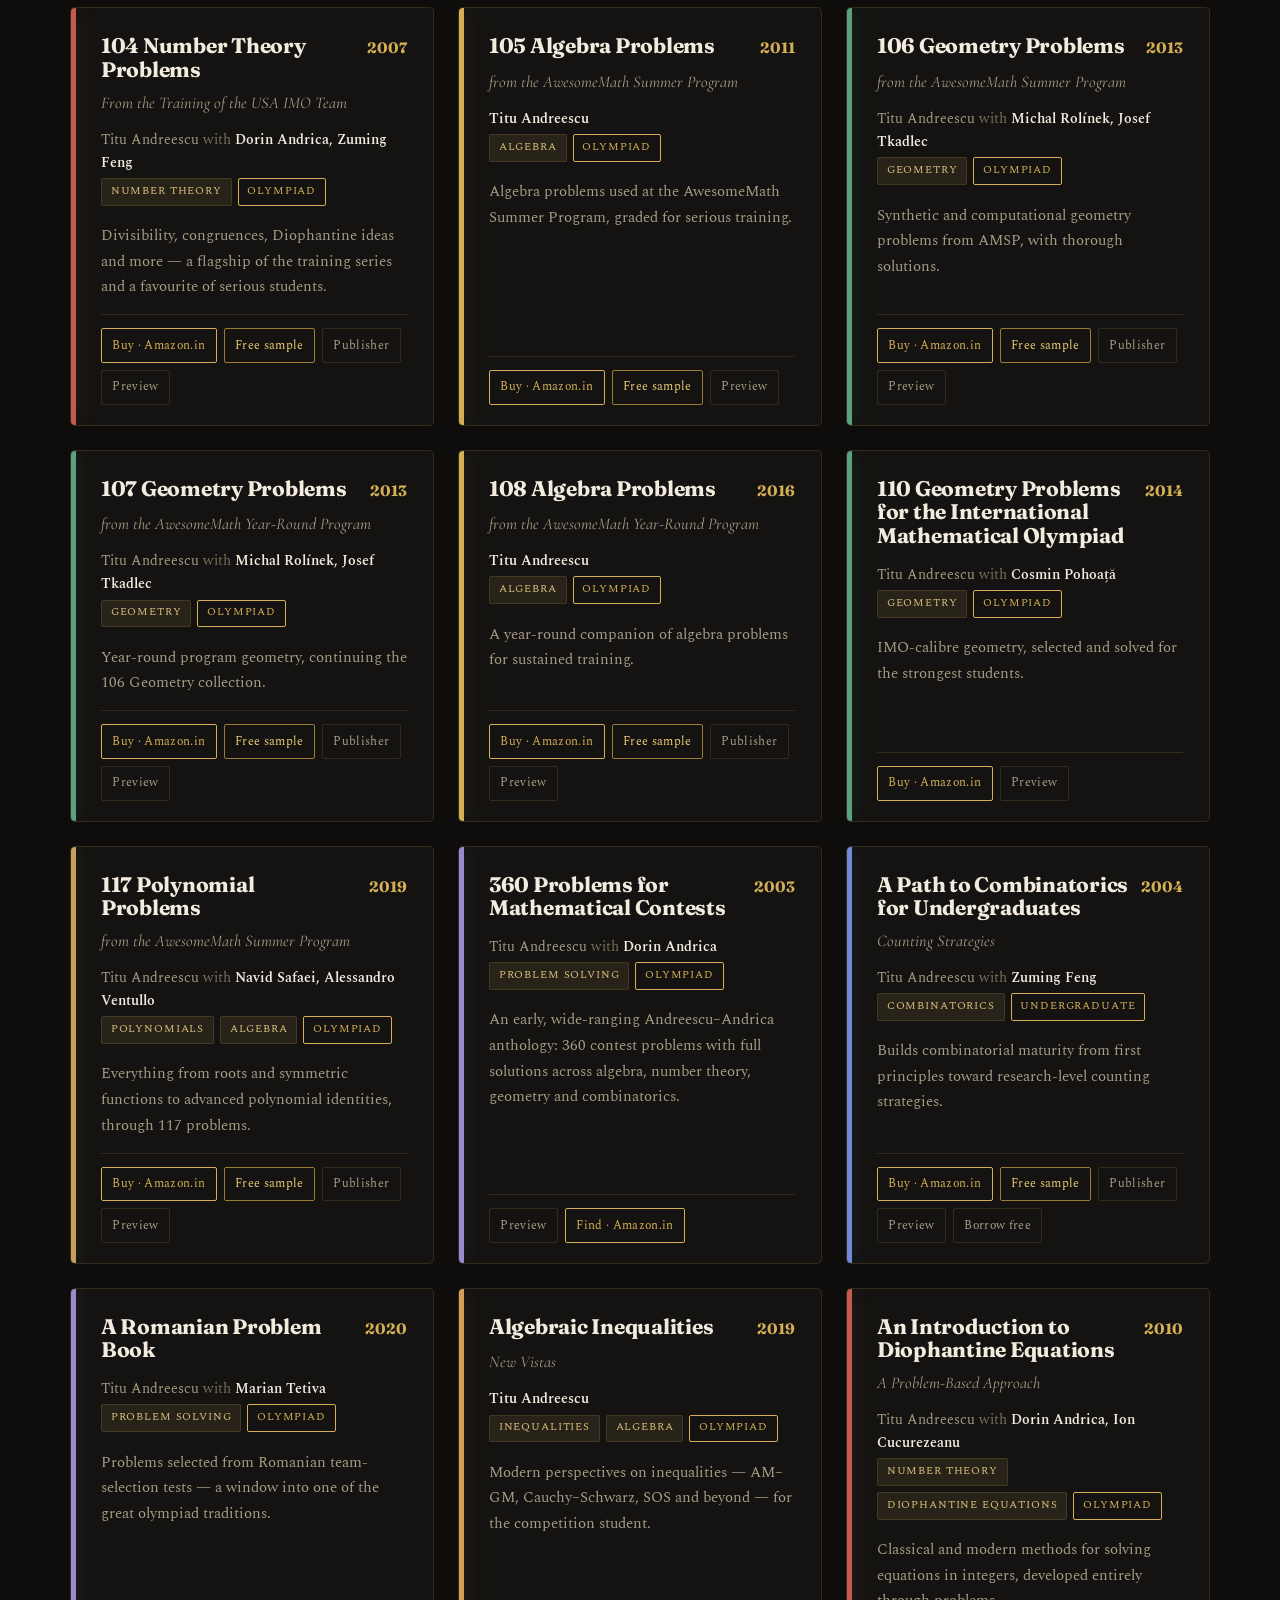
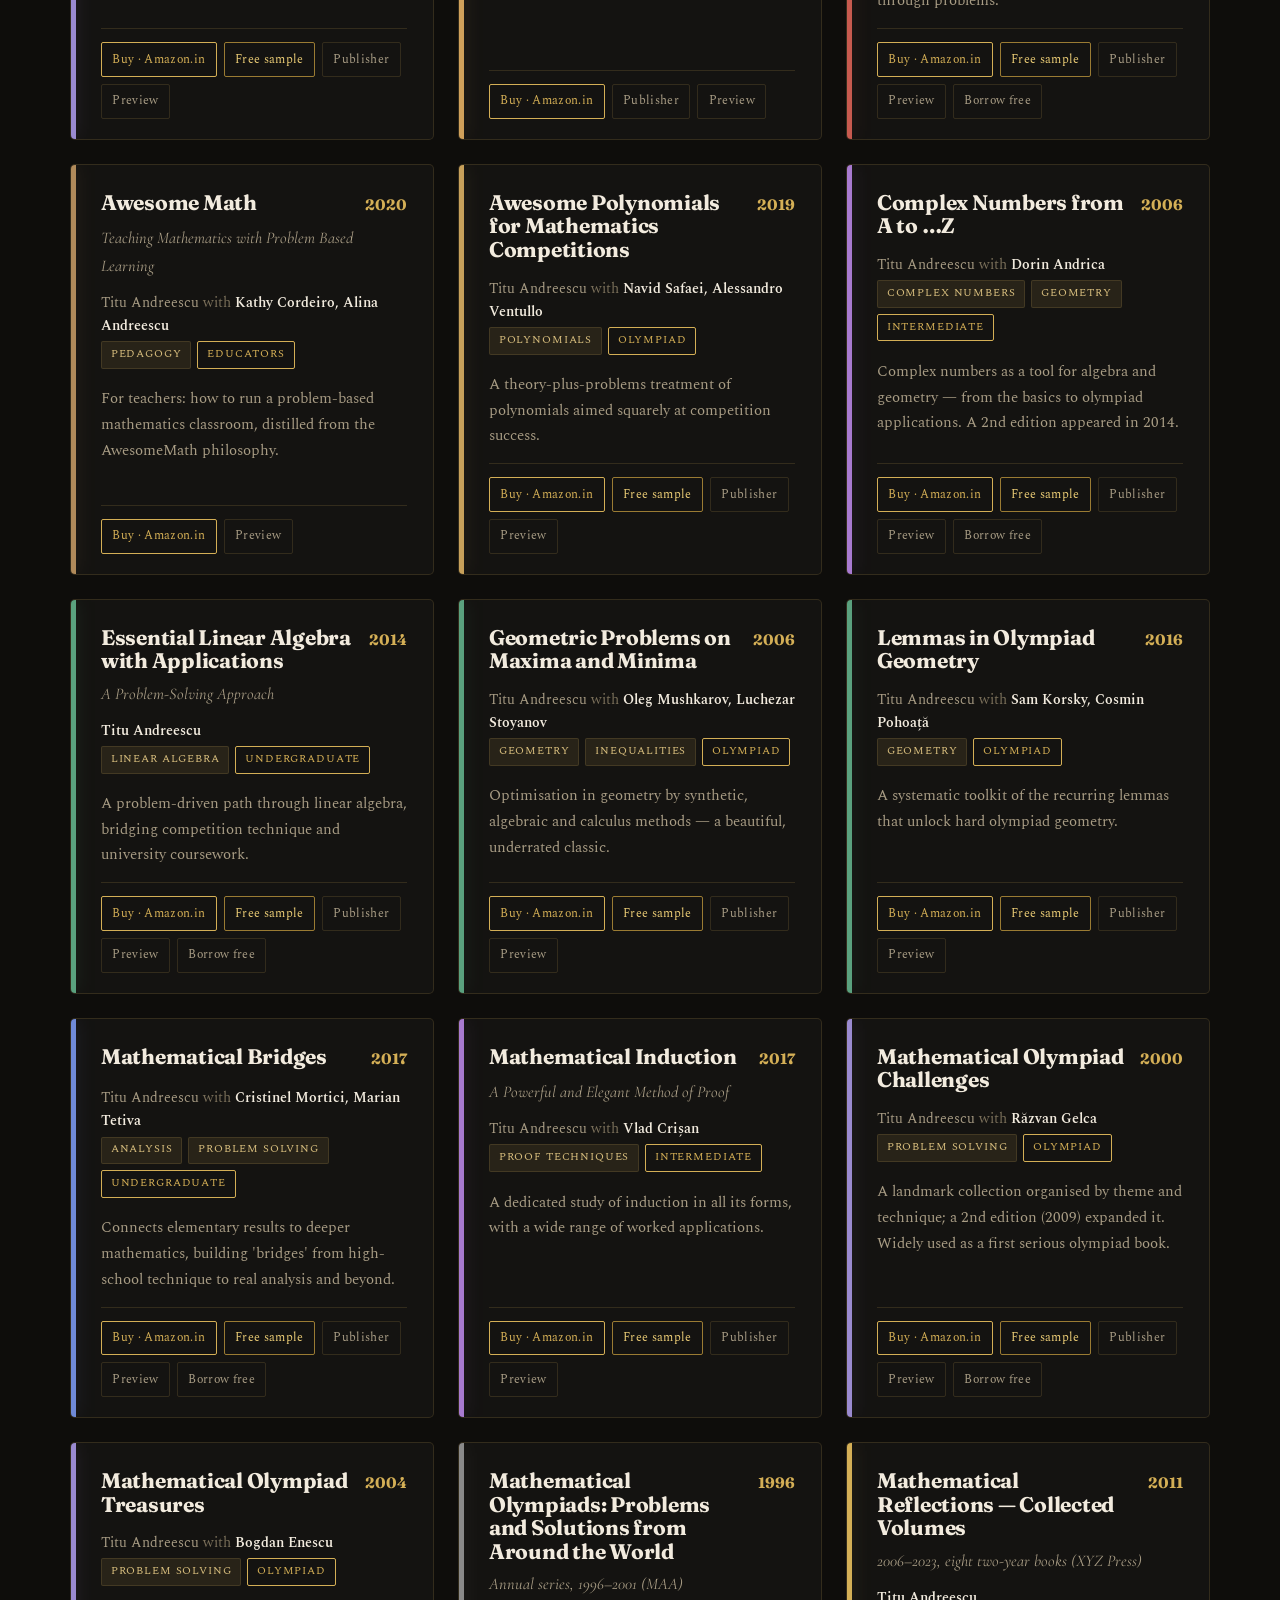
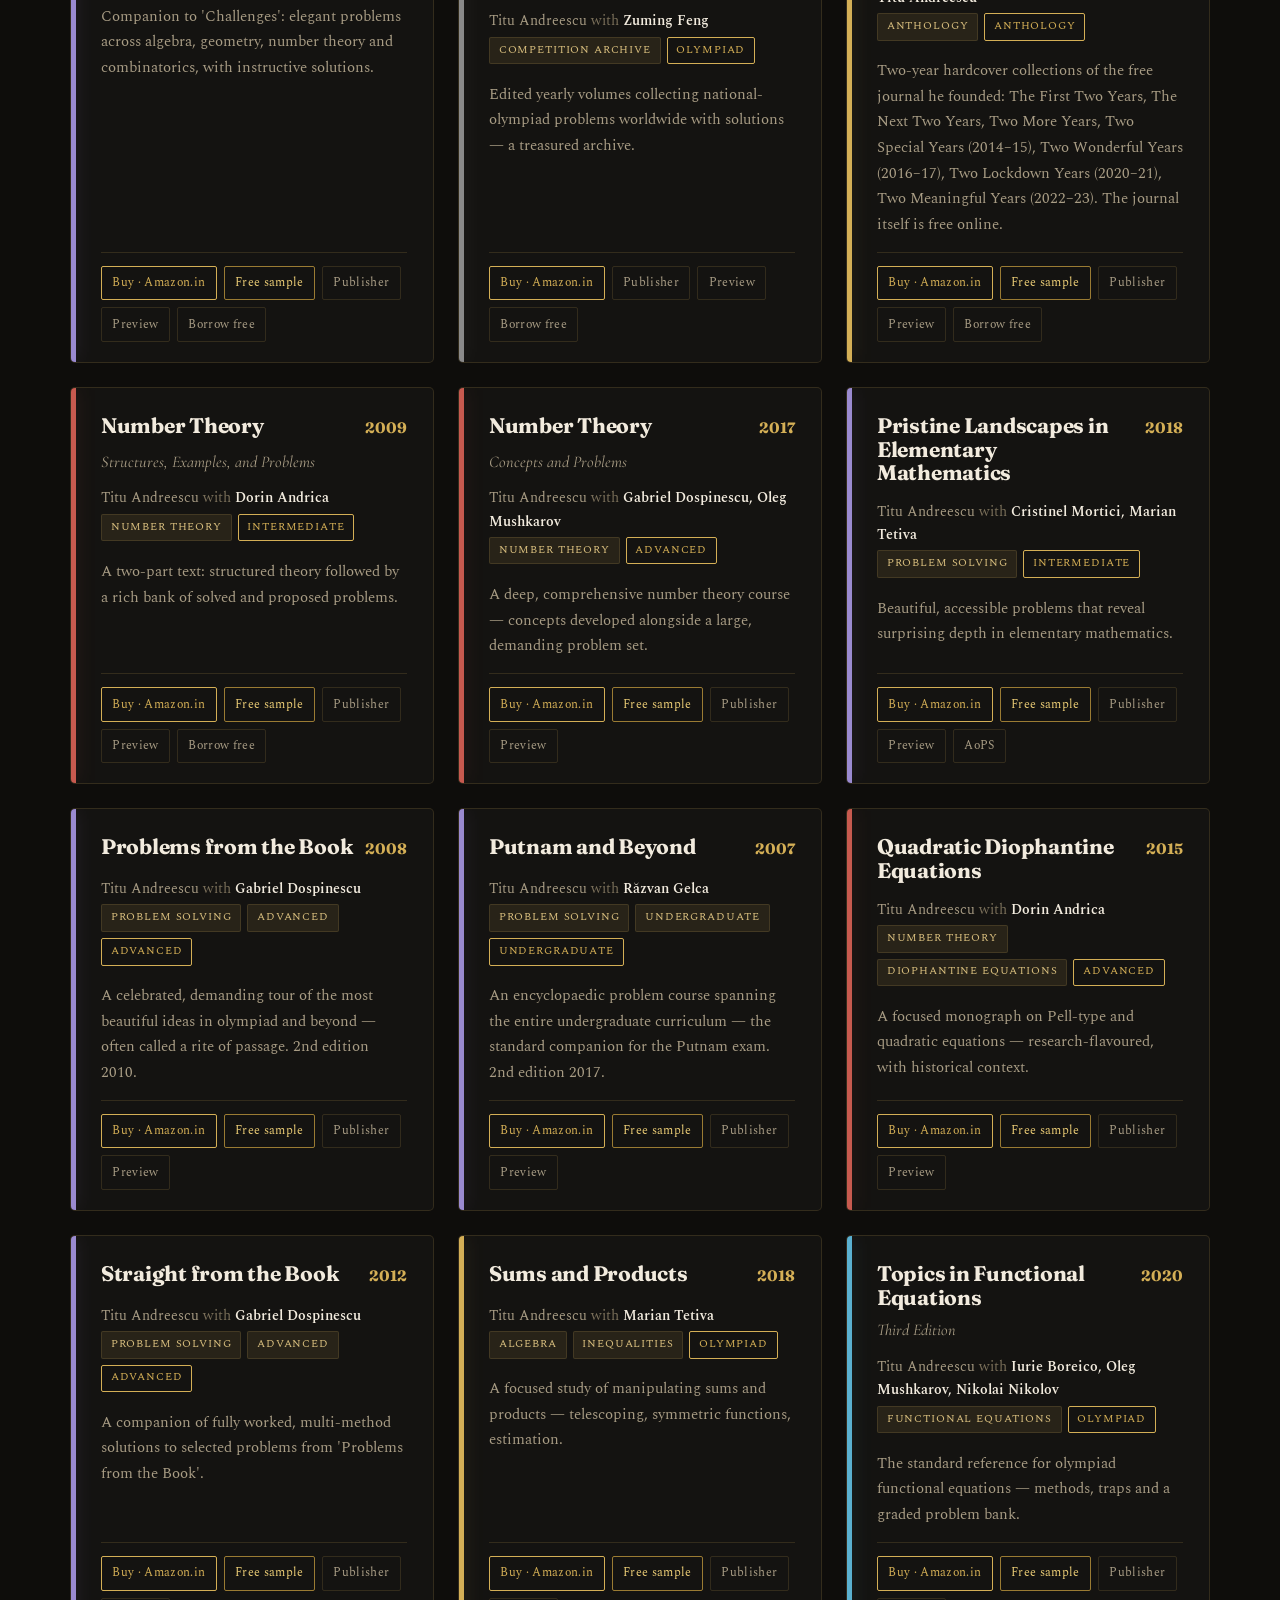
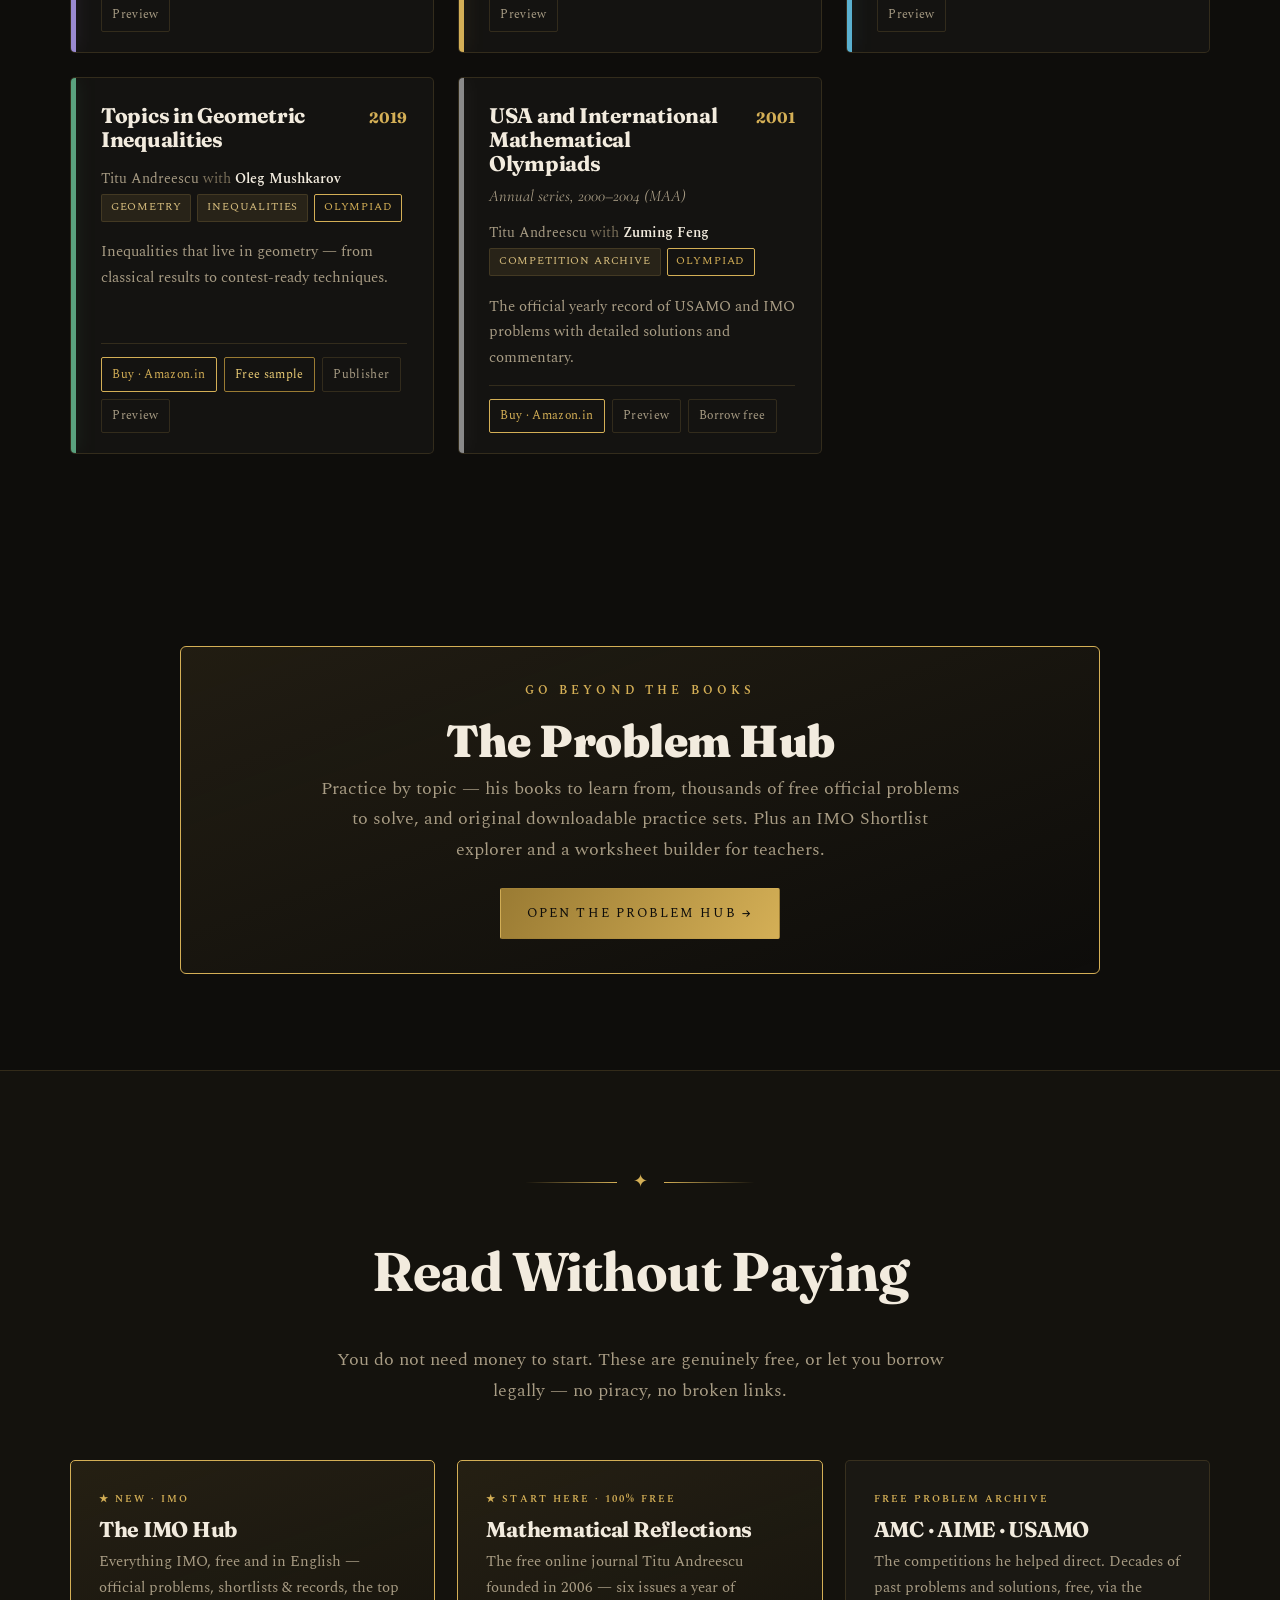
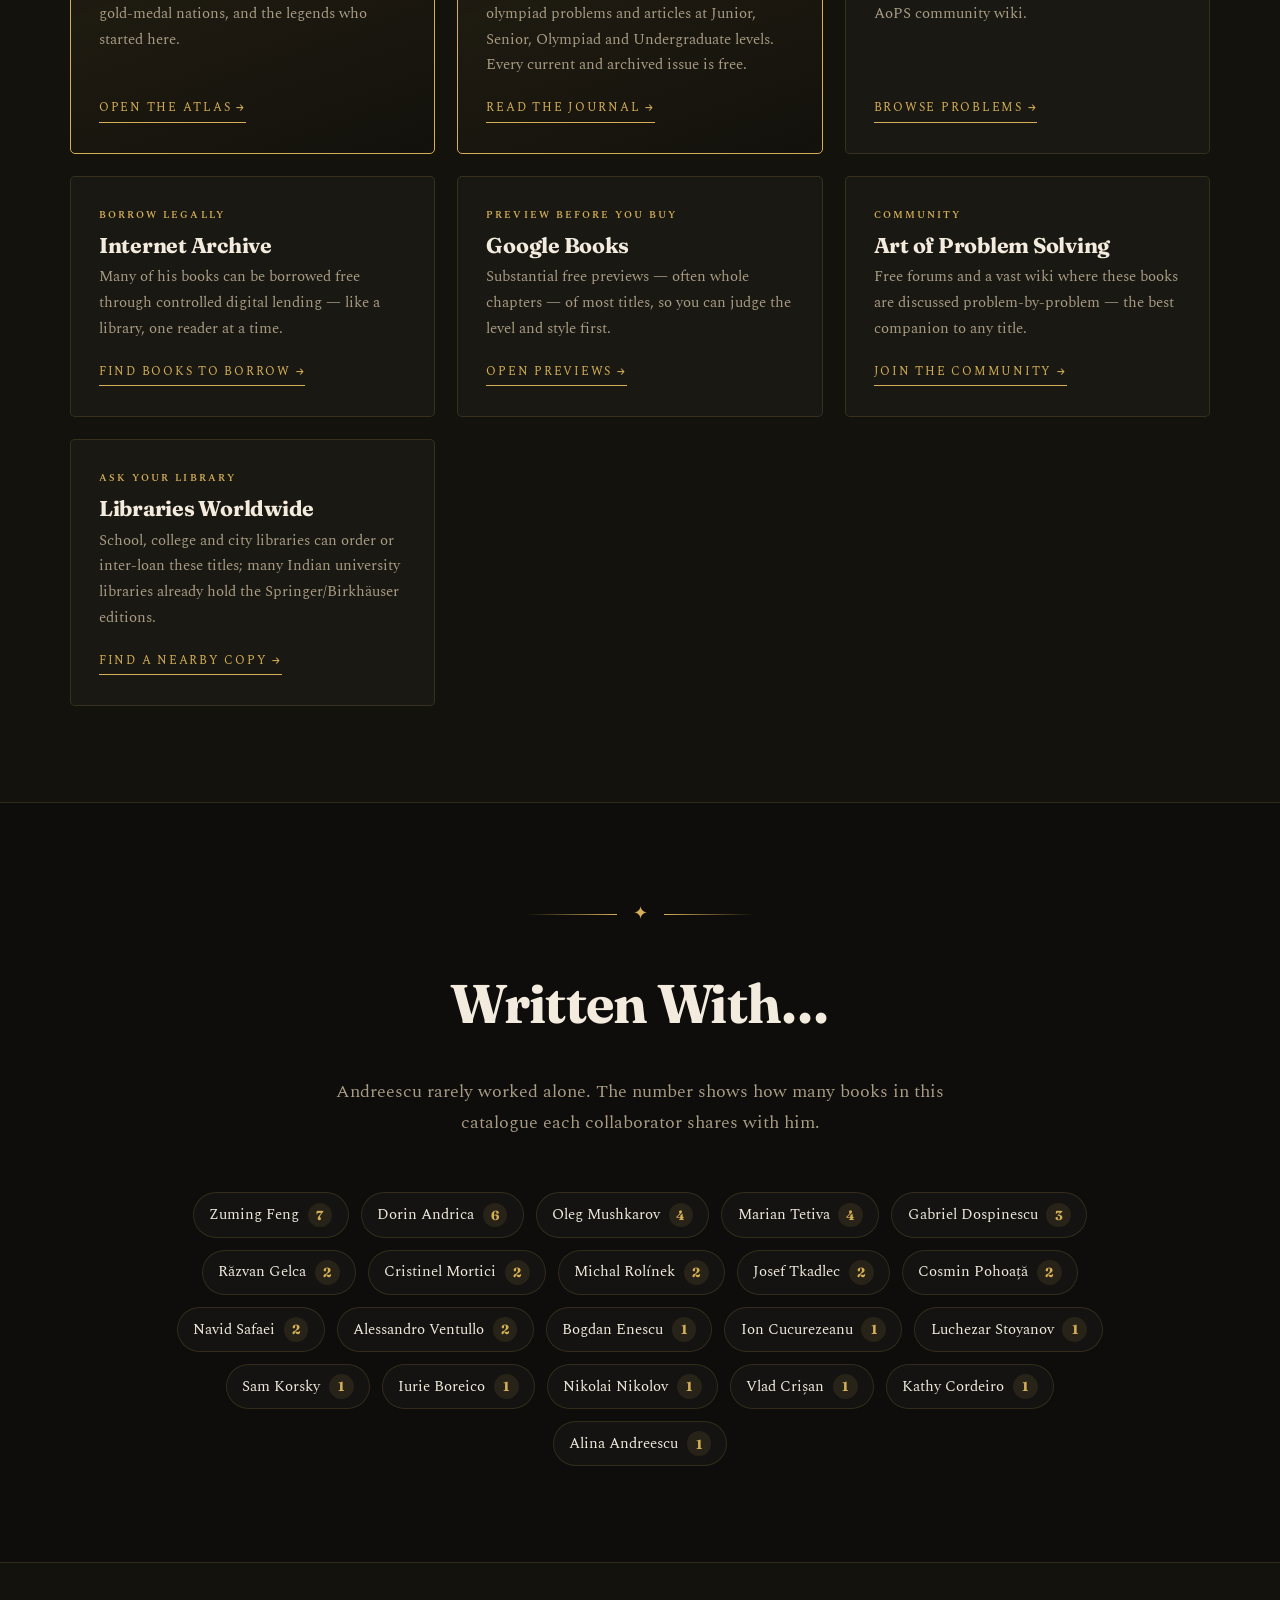
==== commit 5847bf7a: "Refocus resources page into The IMO Hub (English-only, IMO-centric) - IMO Essentials: official probl" ====
--- a/index.html
+++ b/index.html
@@ -53,7 +53,7 @@
 <nav class="nav"><div class="wrap row">
   <div class="brand"><svg class="bz"><use href="#seal"/></svg> The Andreescu Library</div>
   <div class="links">
-    <a href="practice.html">Practice</a><a href="resources.html">Free Resources</a><a href="#library">Books</a><a href="#problems">His Problems</a><a href="#record">Record</a><a href="#free">Read Free</a>
+    <a href="practice.html">Practice</a><a href="resources.html">IMO Hub</a><a href="#library">Books</a><a href="#problems">His Problems</a><a href="#record">Record</a><a href="#free">Read Free</a>
     <span class="tgwrap"><button class="tg" id="tg" title="Toggle theme">☀</button></span>
   </div>
 </div></nav>
@@ -219,7 +219,7 @@
 <section id="free" class="band"><div class="wrap">
   <div class="sec-head reveal"><div class="dash"><span>✦</span></div><h2>Read Without Paying</h2><p>You do not need money to start. These are genuinely free, or let you borrow legally — no piracy, no broken links.</p></div>
   <div class="res">
-    <div class="rc flag reveal"><div class="badge">★ New · Worldwide</div><h3>Free Resources by Country</h3><p>National olympiad archives, problem collections and free training materials from around the world — every link free, no buying. Find your country in one place.</p><a class="go" href="resources.html" style="color:var(--gold);text-decoration:none;font-size:.78rem;text-transform:uppercase;letter-spacing:.14em;border-bottom:1px solid var(--gold);padding-bottom:3px">Open the atlas →</a></div>
+    <div class="rc flag reveal"><div class="badge">★ New · IMO</div><h3>The IMO Hub</h3><p>Everything IMO, free and in English — official problems, shortlists & records, the top gold-medal nations, and the legends who started here.</p><a class="go" href="resources.html" style="color:var(--gold);text-decoration:none;font-size:.78rem;text-transform:uppercase;letter-spacing:.14em;border-bottom:1px solid var(--gold);padding-bottom:3px">Open the atlas →</a></div>
       <div class="rc flag reveal"><div class="badge">★ Start Here · 100% Free</div><h3>Mathematical Reflections</h3><p>The free online journal Titu Andreescu founded in 2006 — six issues a year of olympiad problems and articles at Junior, Senior, Olympiad and Undergraduate levels. Every current and archived issue is free.</p><a class="go" href="https://www.awesomemath.org/mathematical-reflections/" target="_blank" rel="noopener">Read the journal →</a></div>
     <div class="rc reveal"><div class="badge">Free Problem Archive</div><h3>AMC · AIME · USAMO</h3><p>The competitions he helped direct. Decades of past problems and solutions, free, via the AoPS community wiki.</p><a class="go" href="https://artofproblemsolving.com/wiki/index.php/AMC_Problems_and_Solutions" target="_blank" rel="noopener">Browse problems →</a></div>
     <div class="rc reveal"><div class="badge">Borrow Legally</div><h3>Internet Archive</h3><p>Many of his books can be borrowed free through controlled digital lending — like a library, one reader at a time.</p><a class="go" href="https://archive.org/search?query=Titu+Andreescu" target="_blank" rel="noopener">Find books to borrow →</a></div>
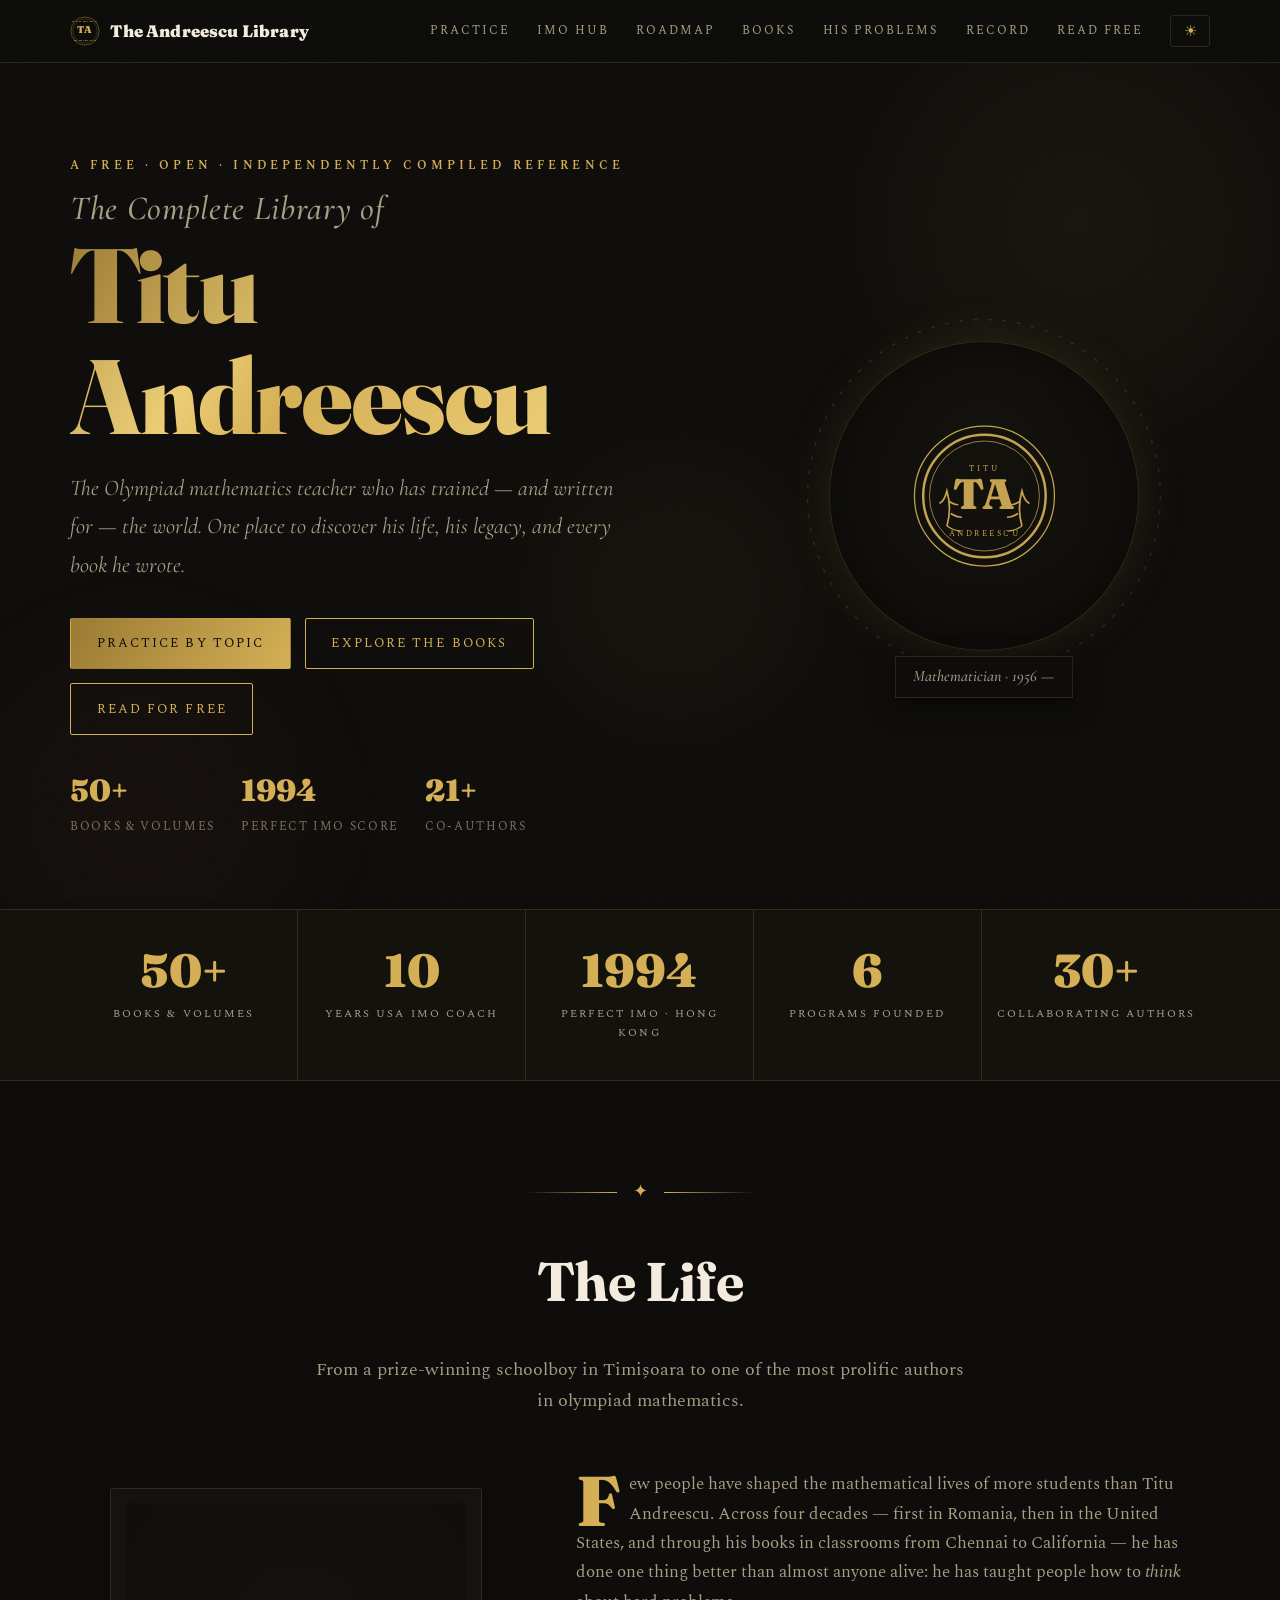
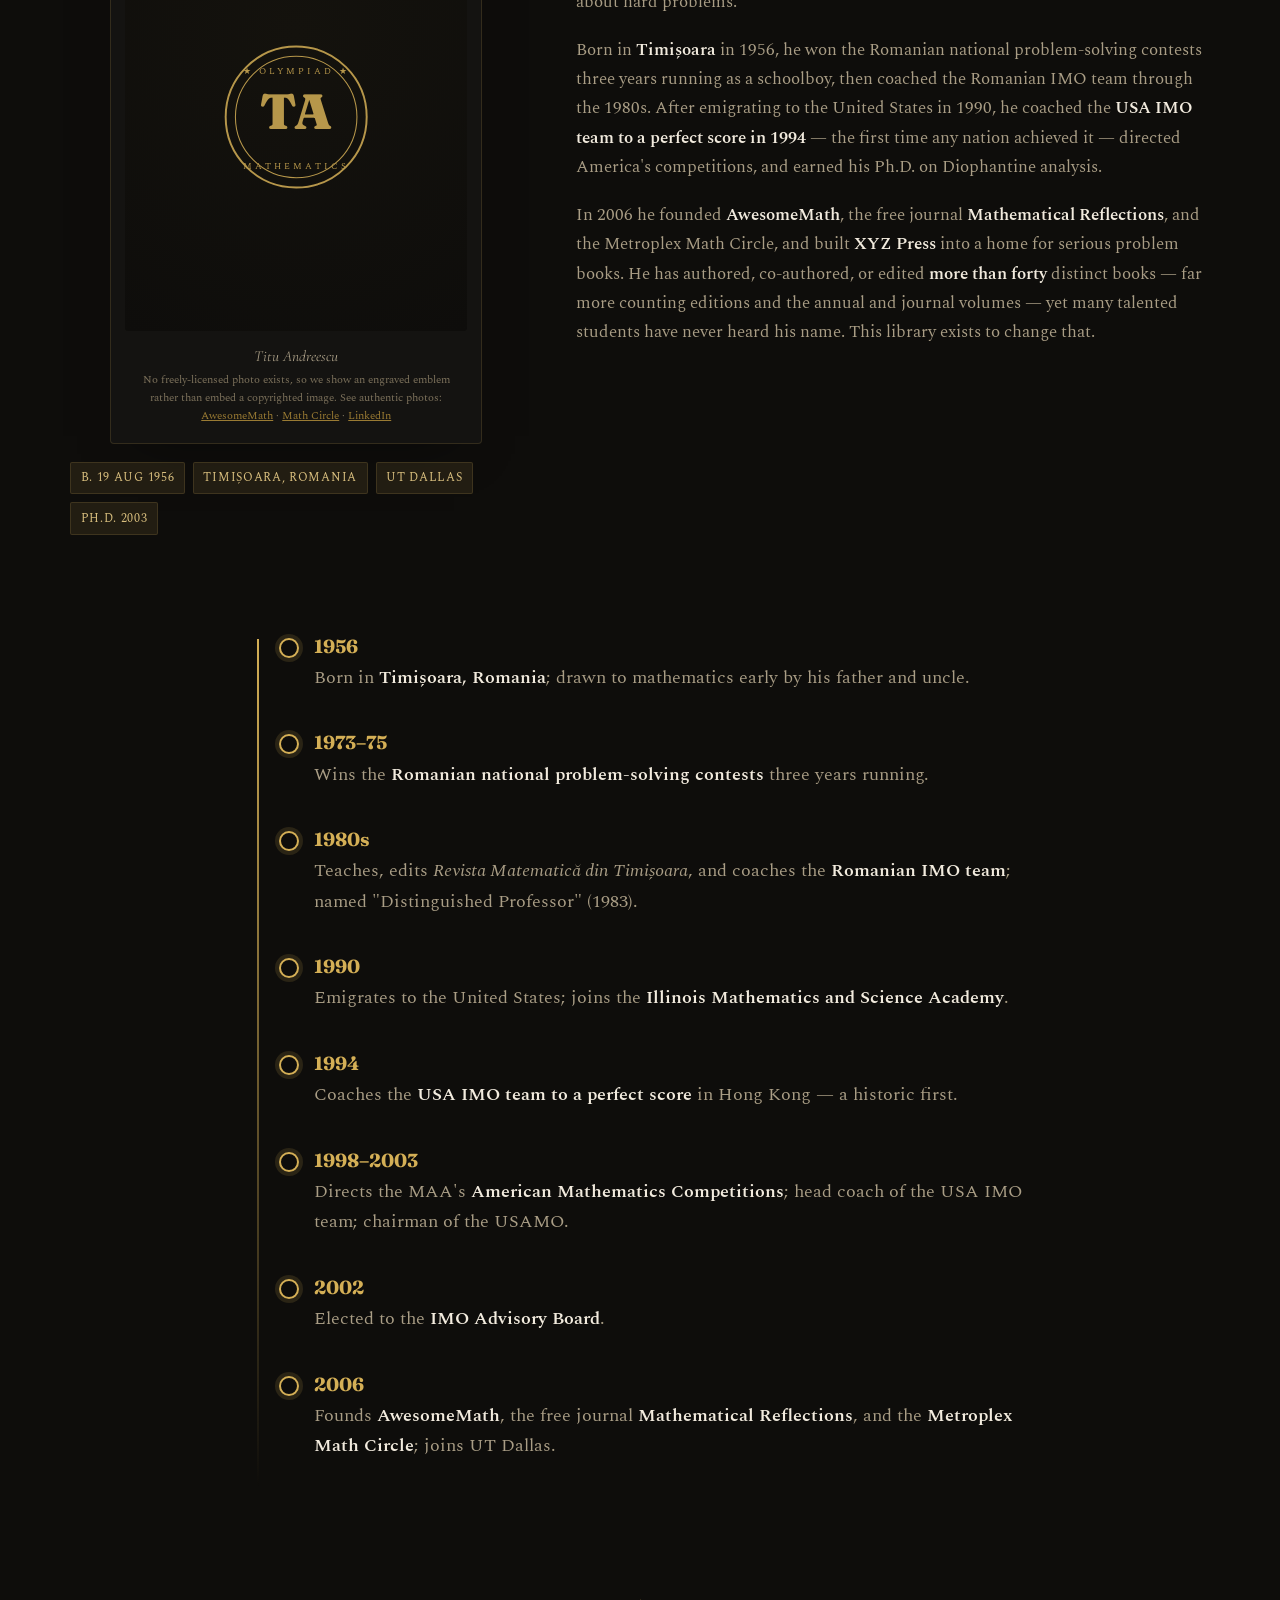
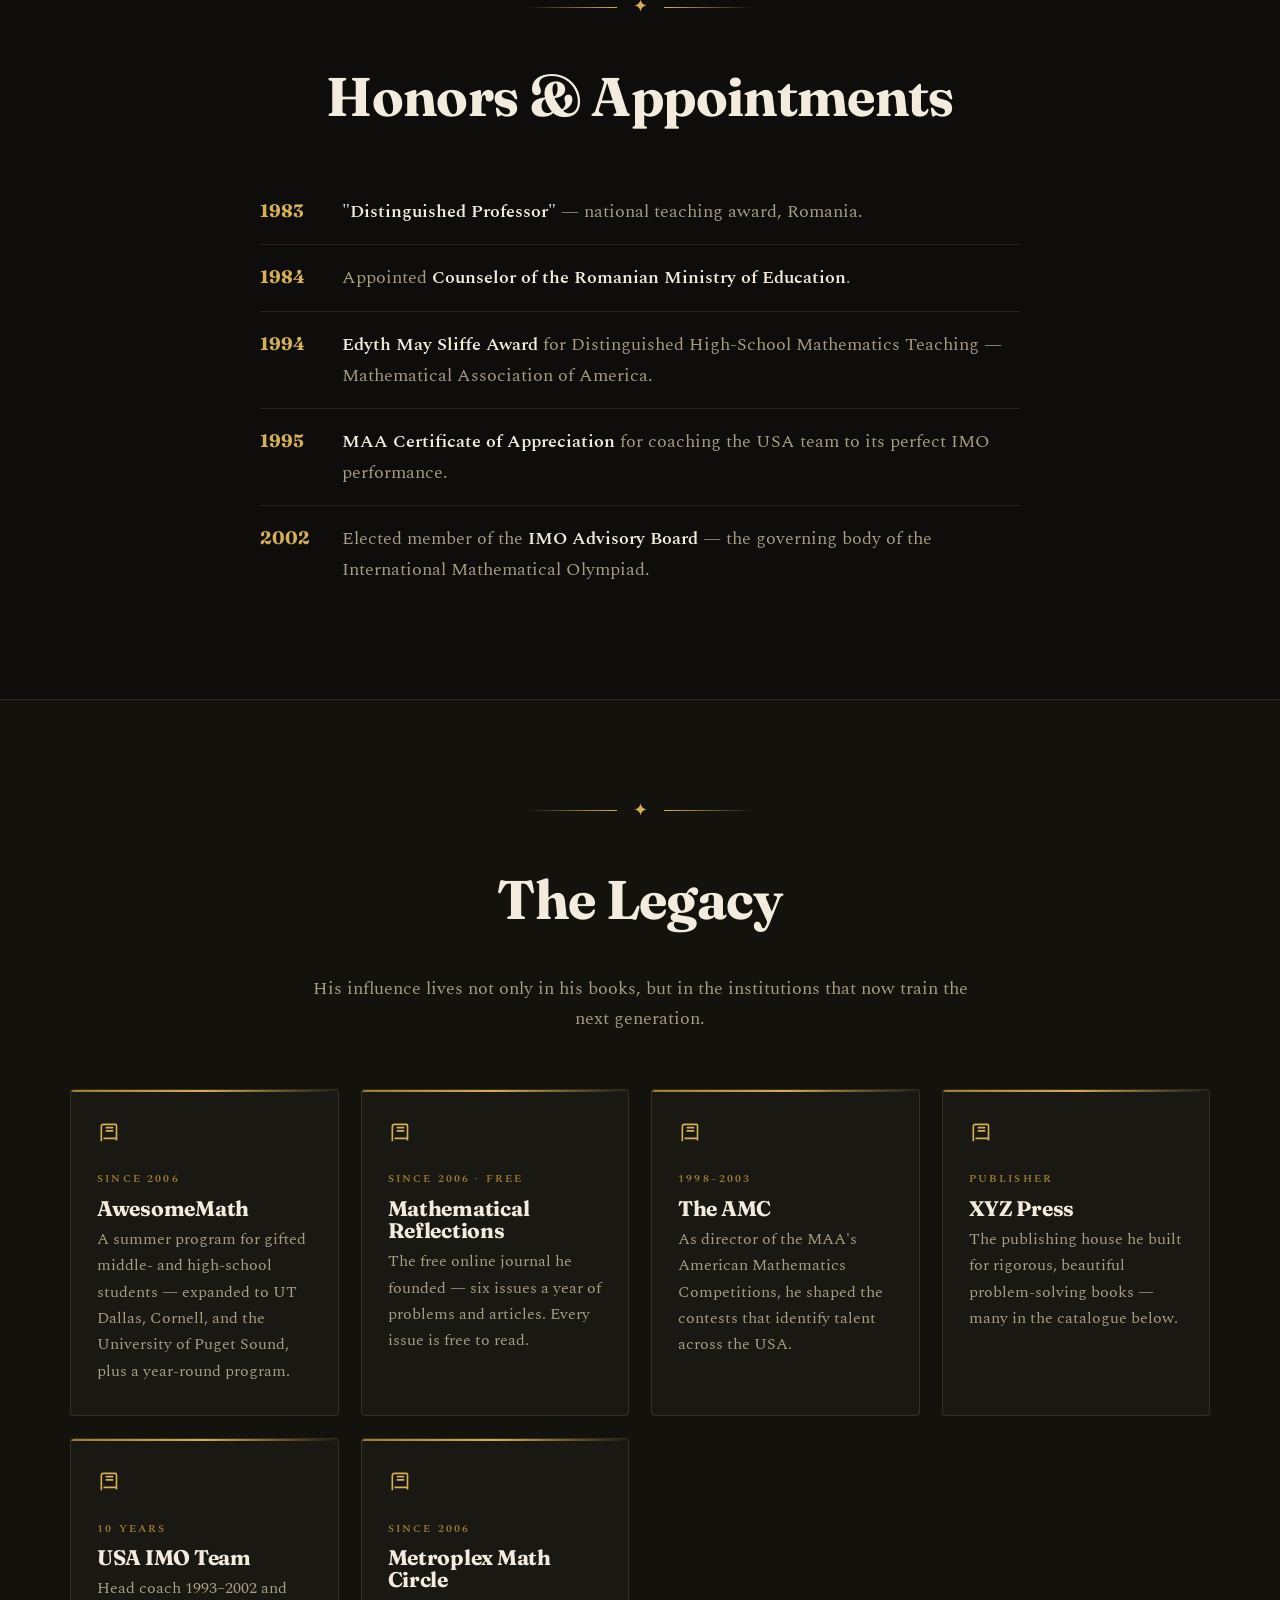
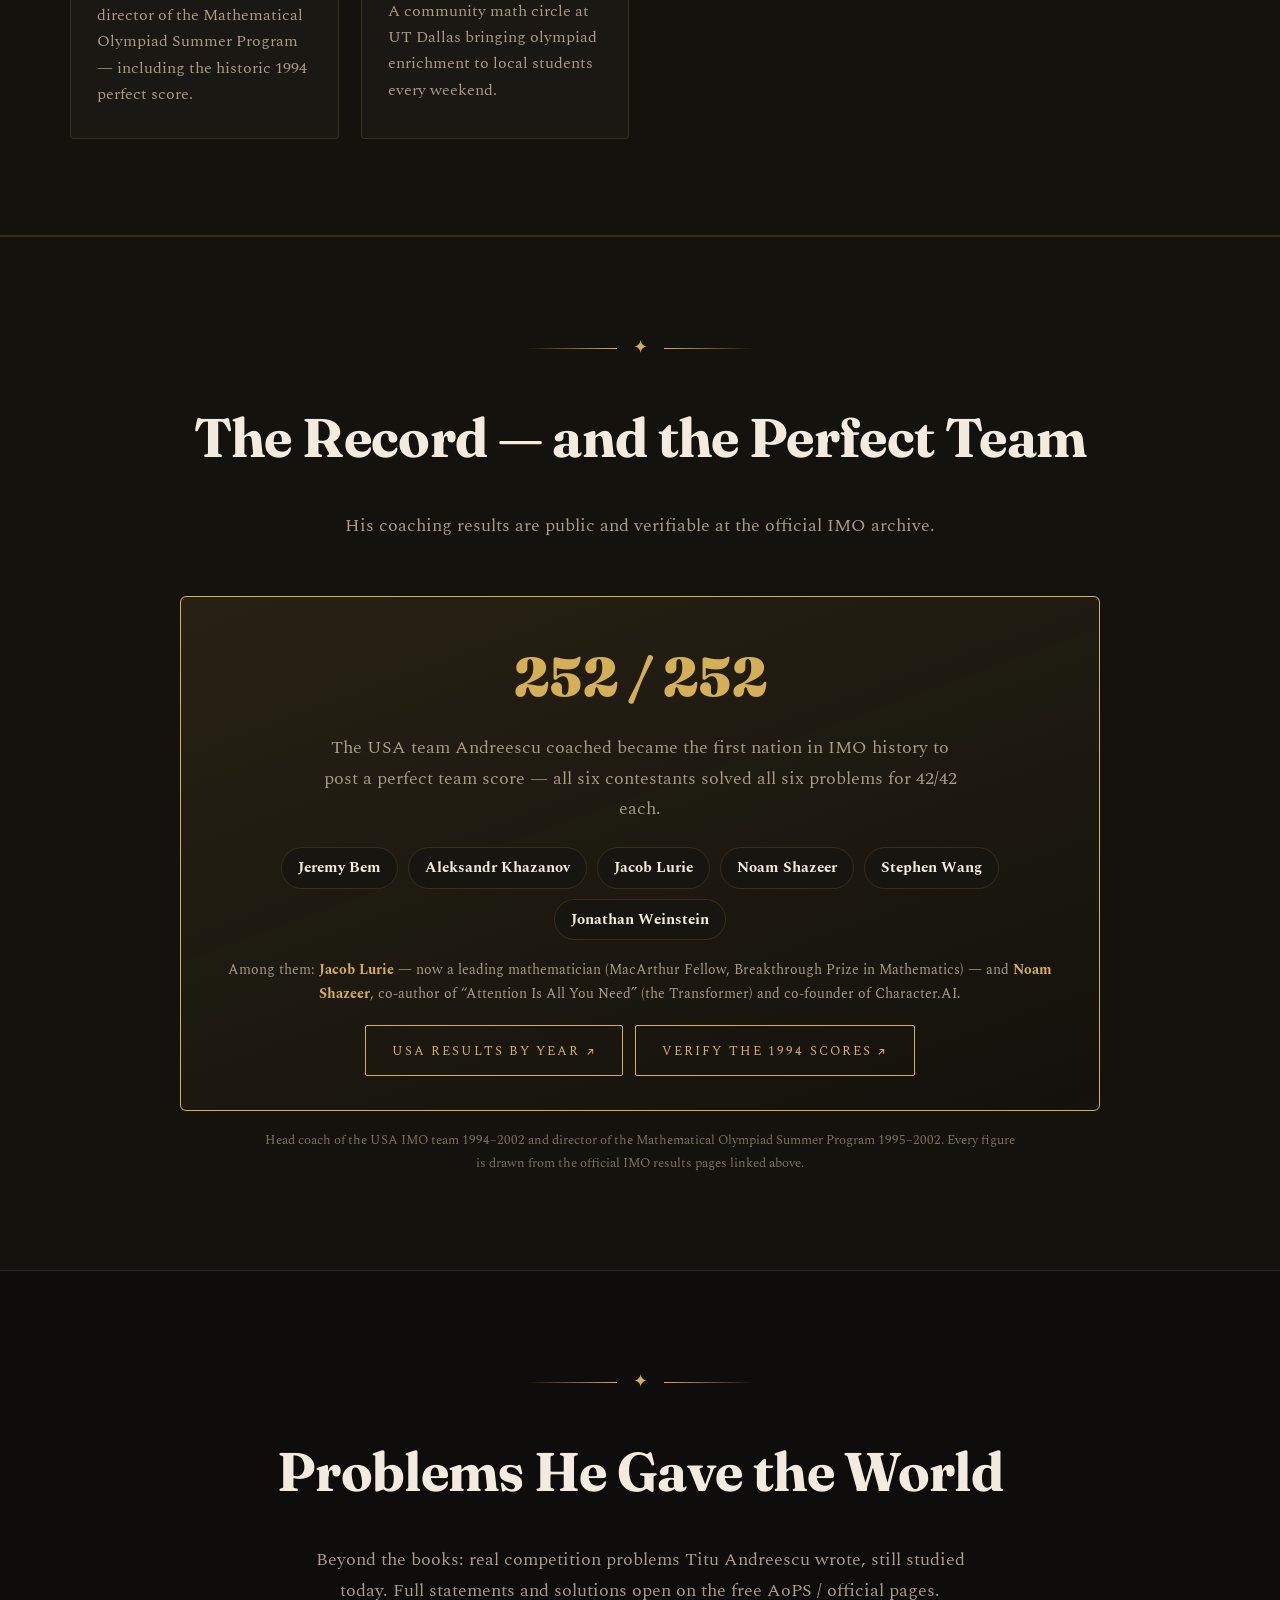
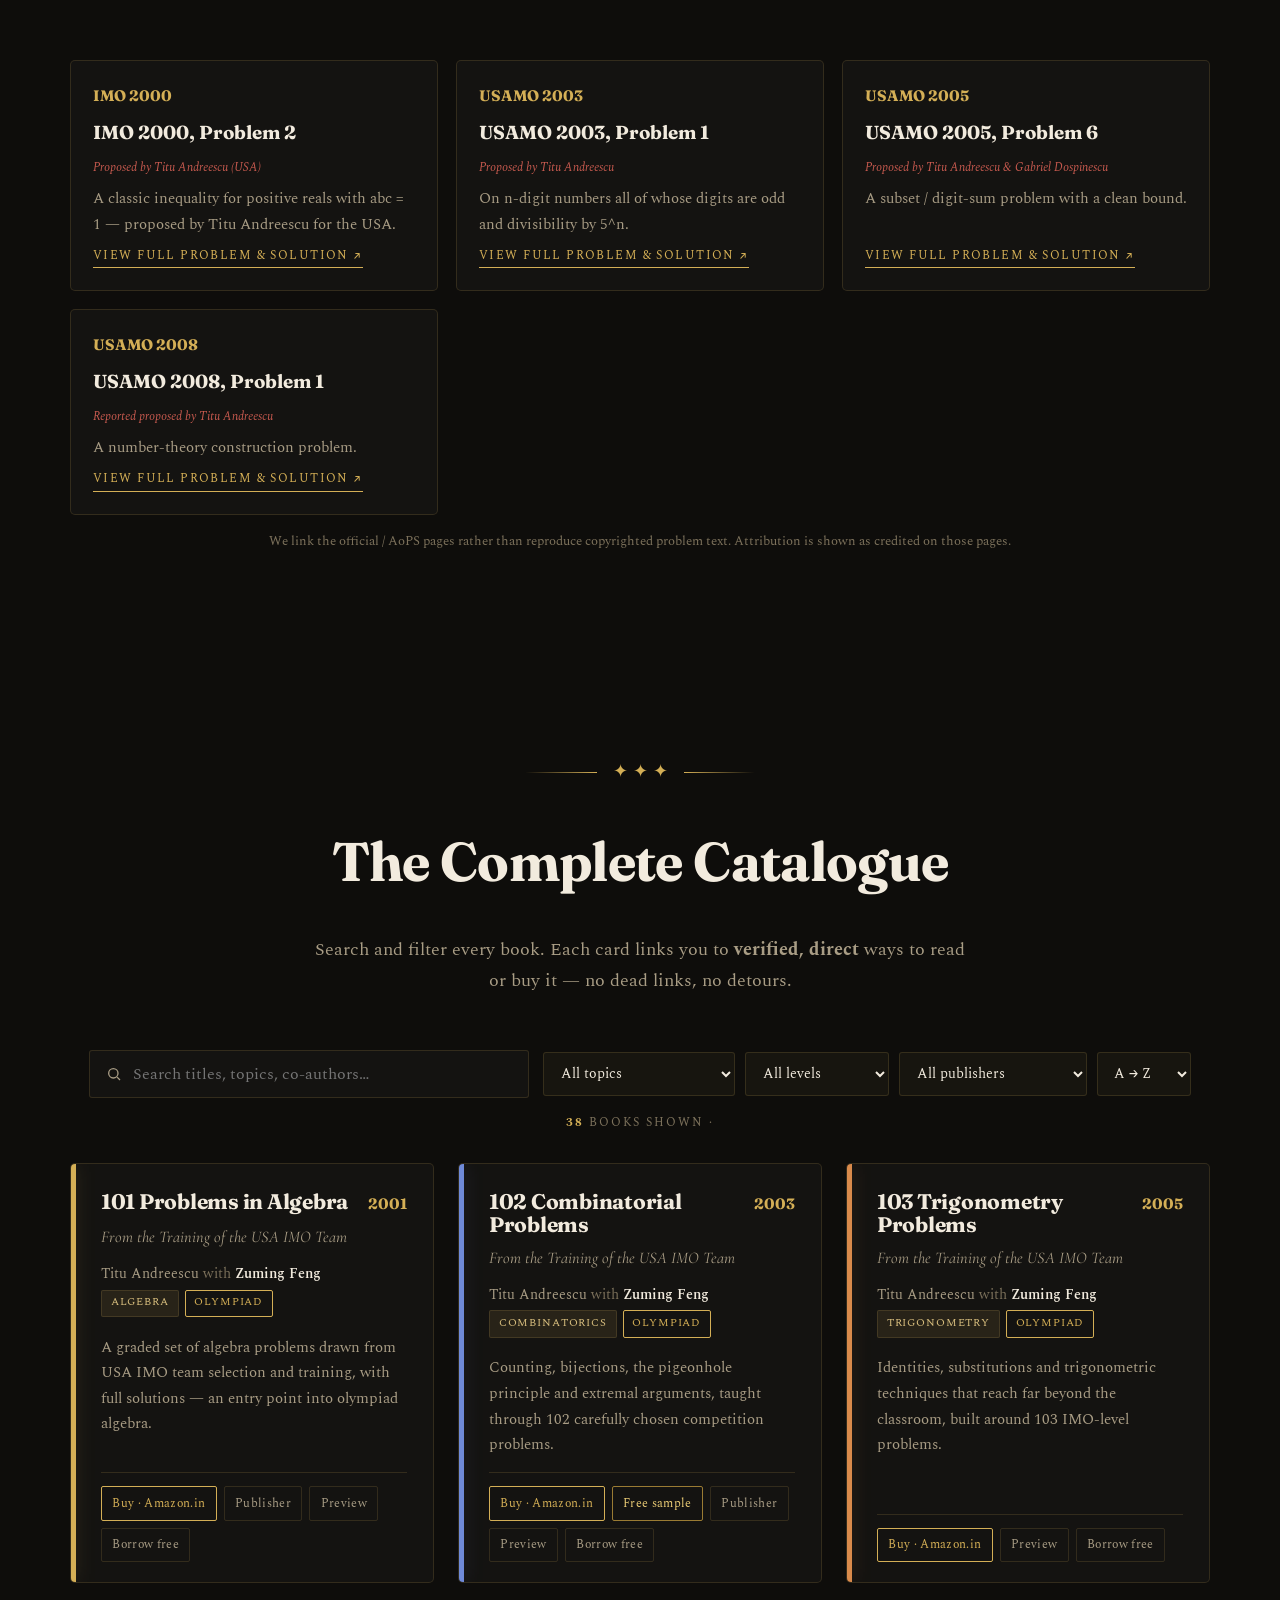
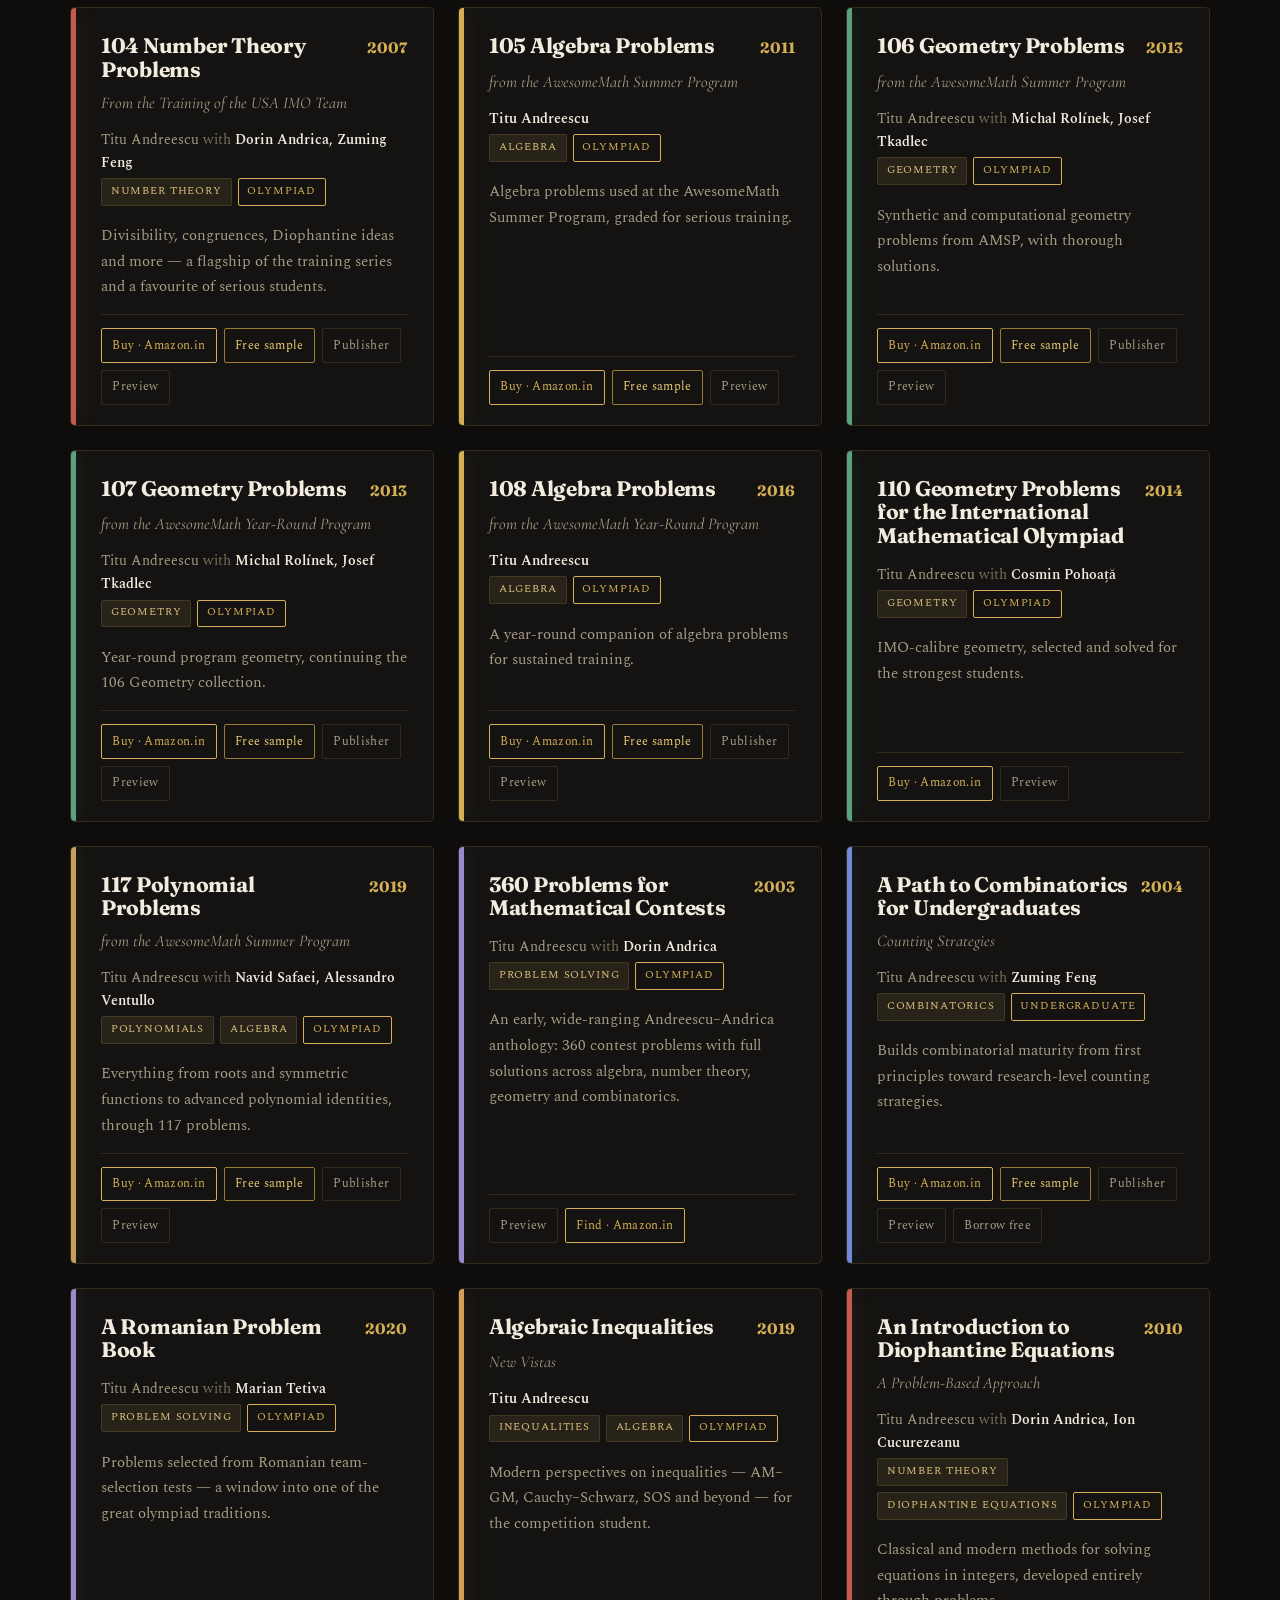
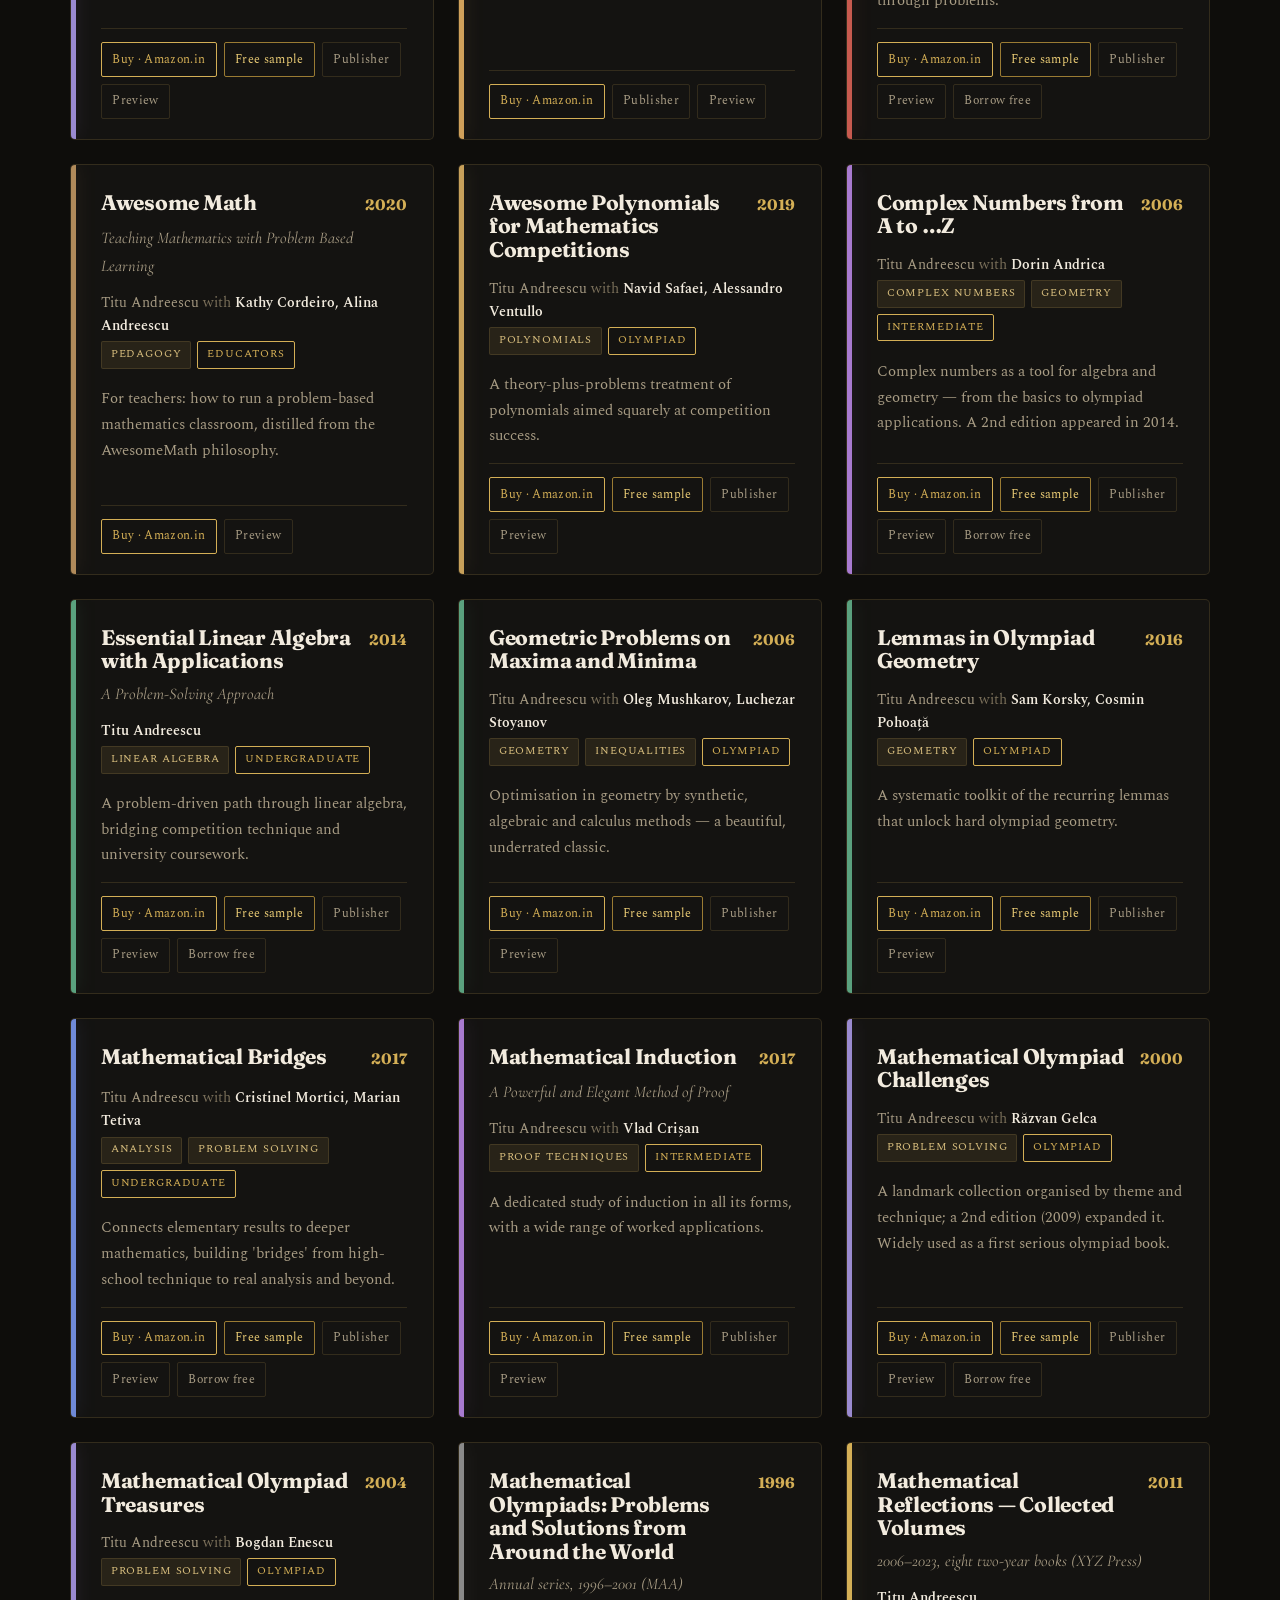
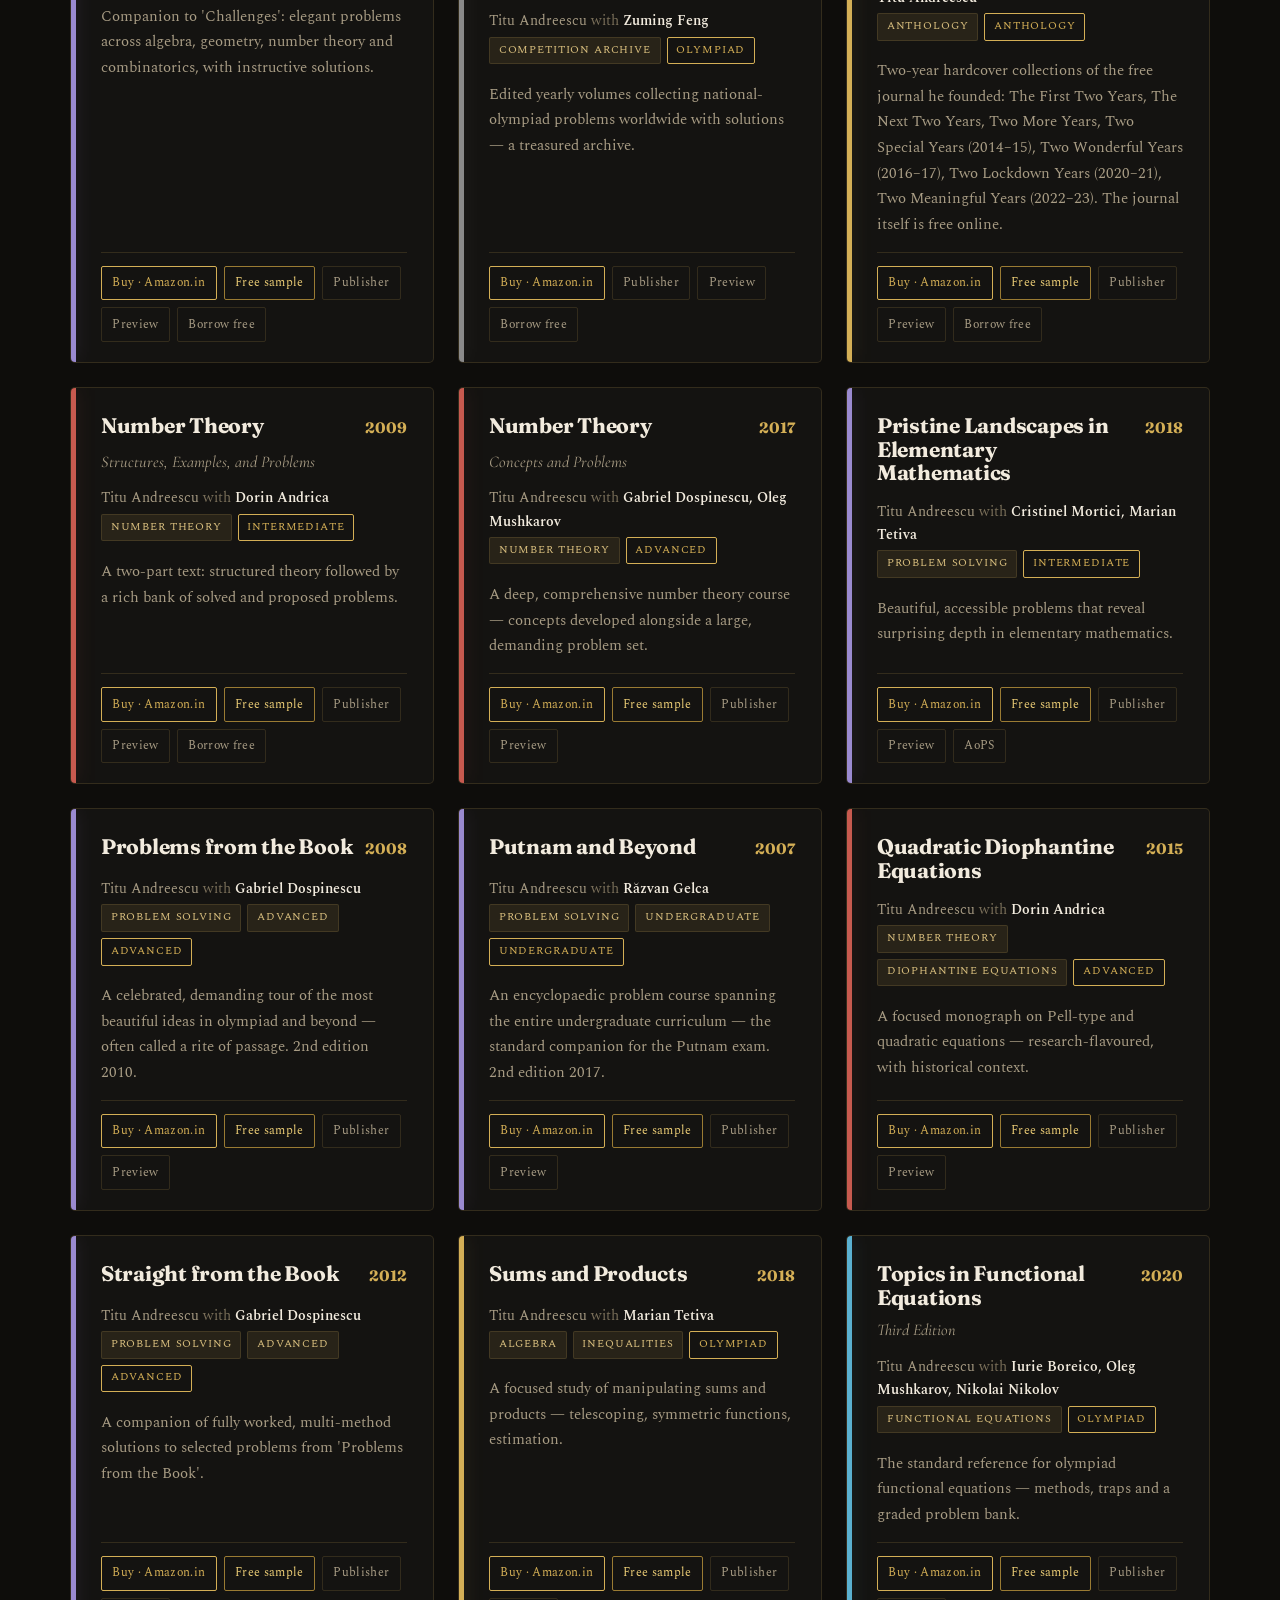
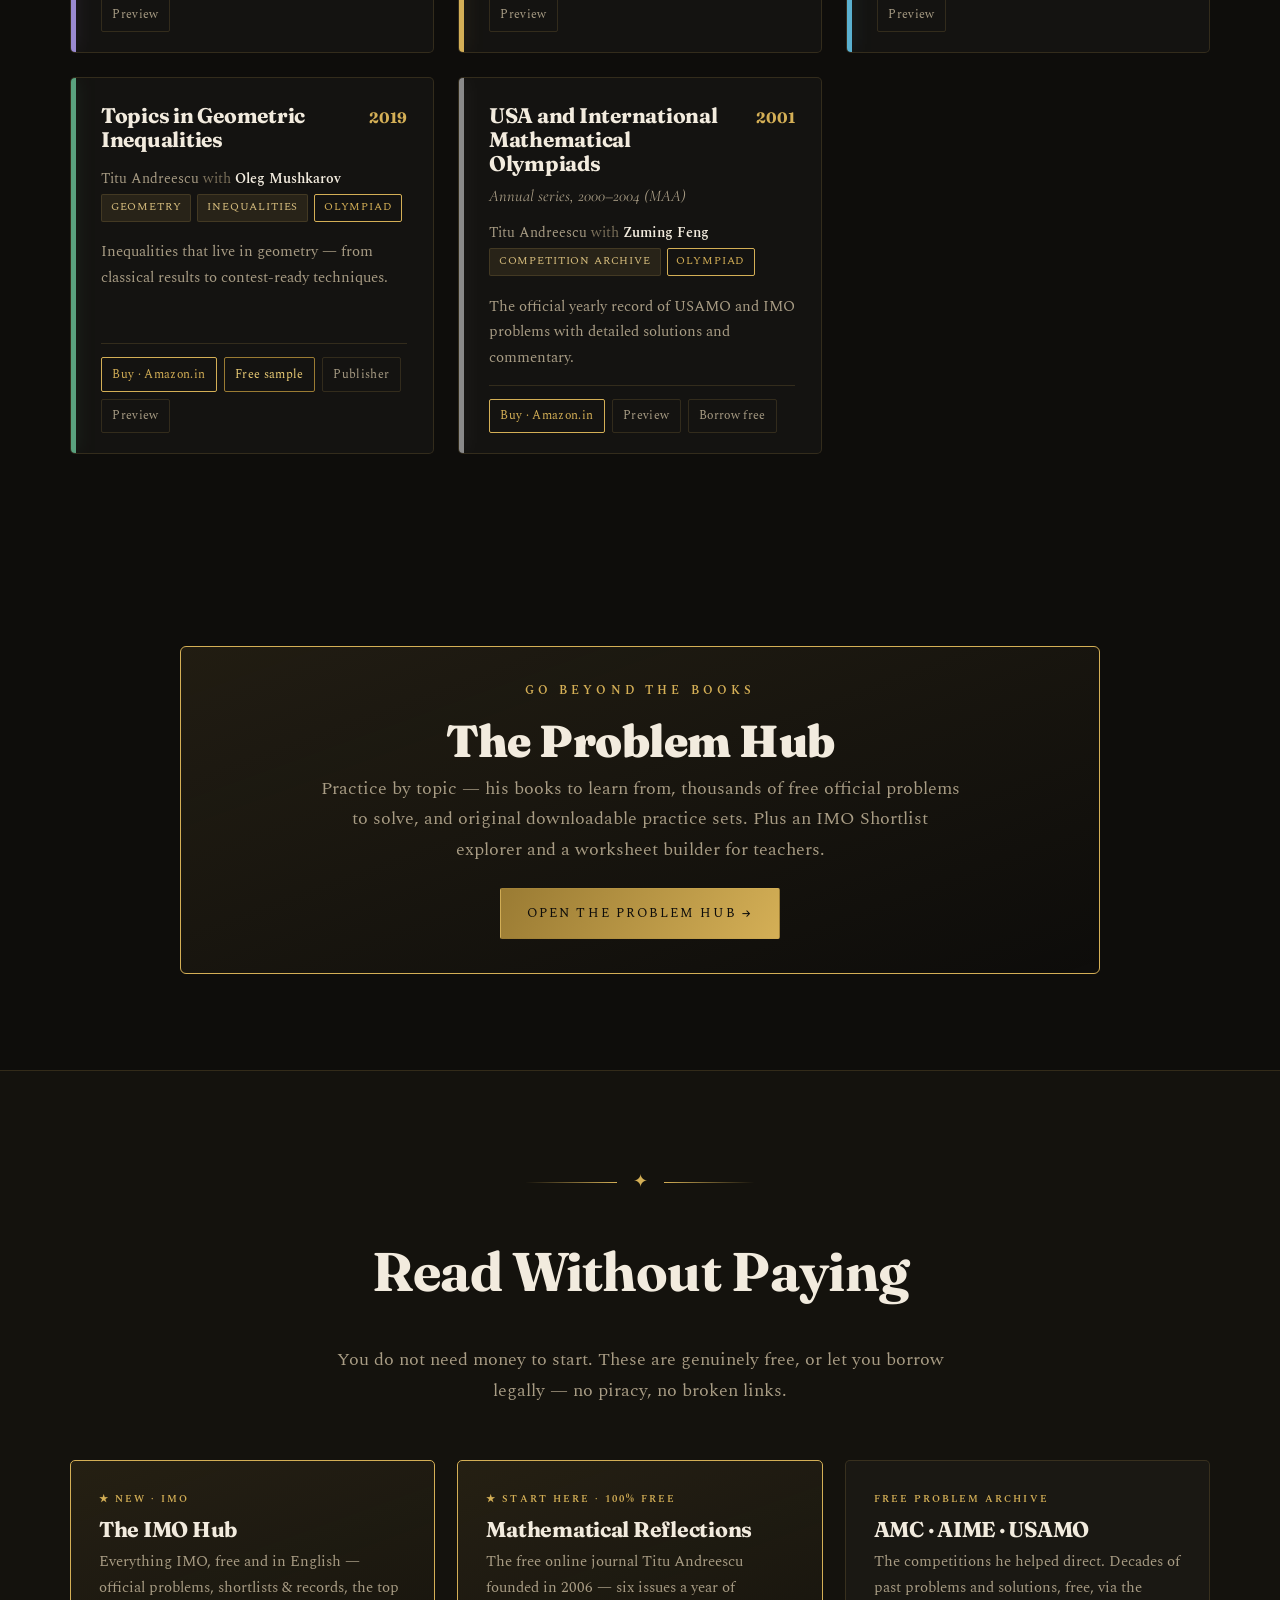
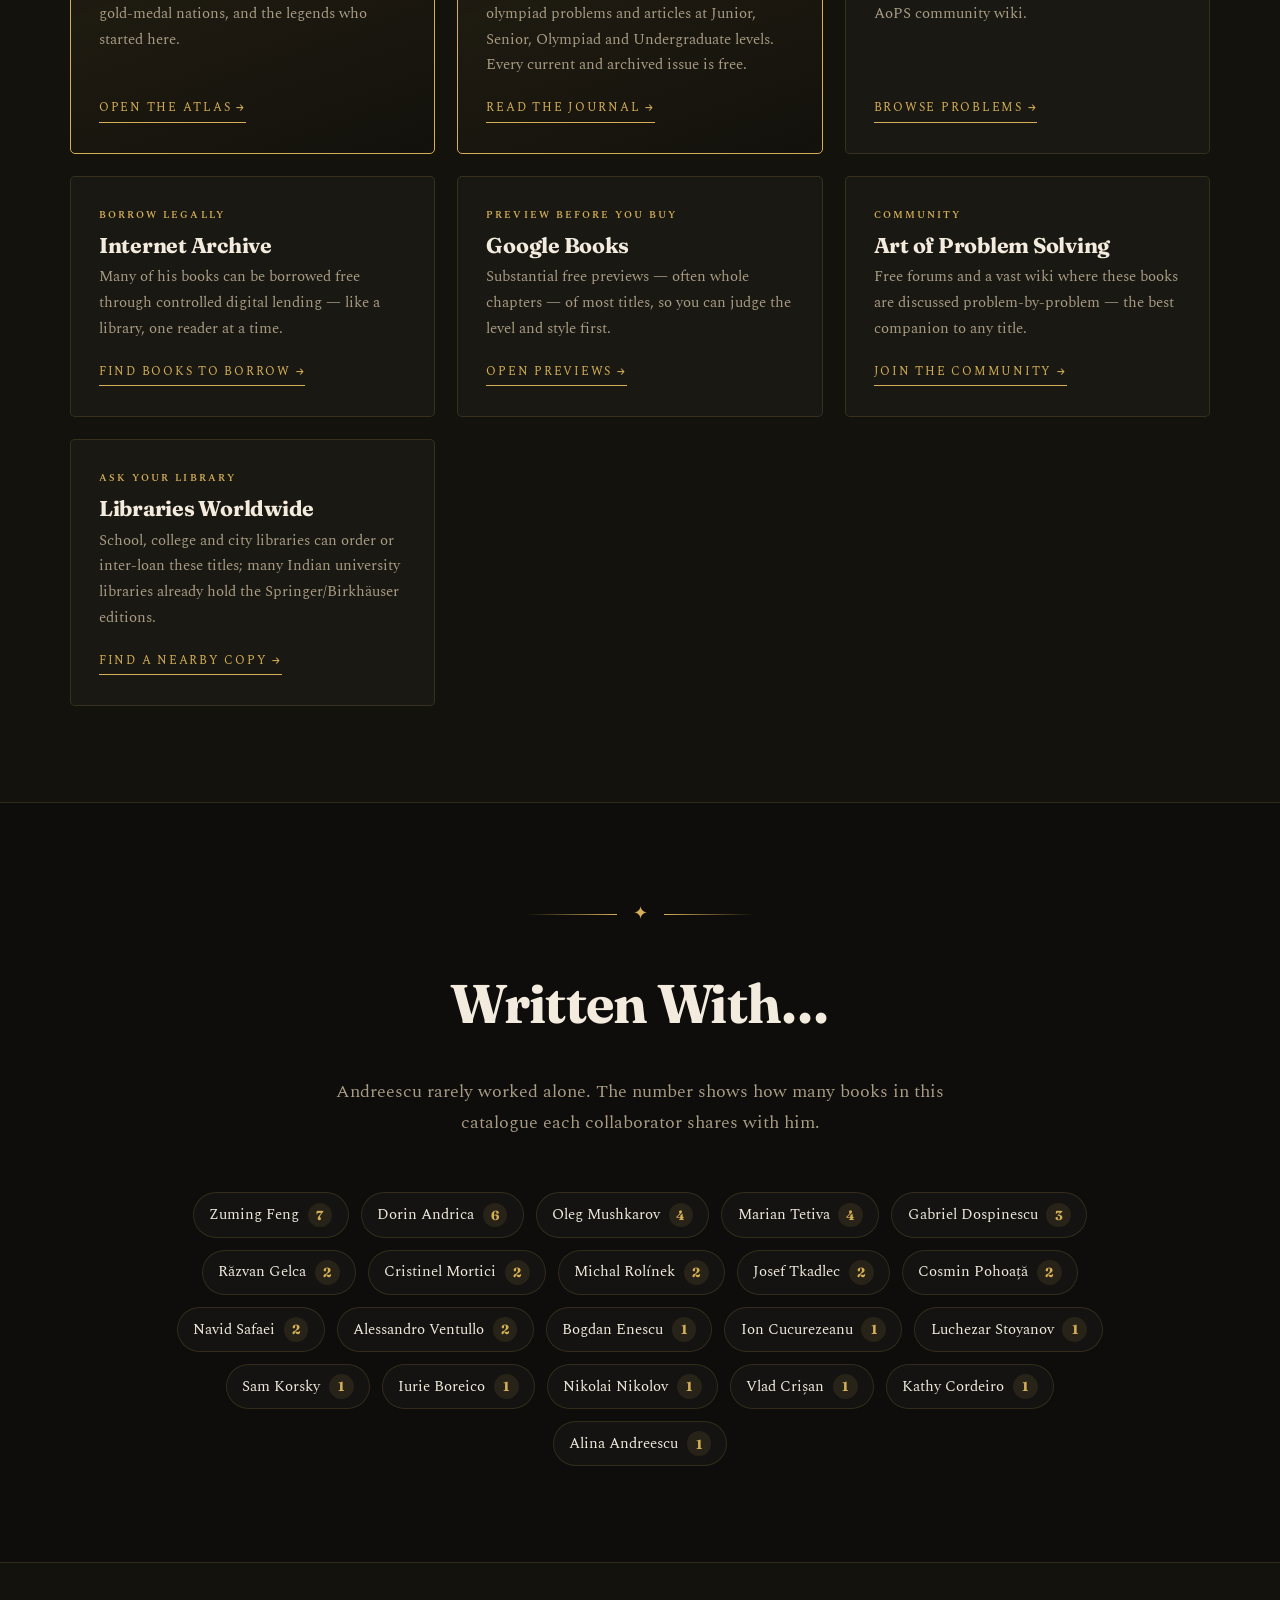
==== commit 4635a5b0: "Add IMO Roadmap (prepare.html): premium-curated study guide - New prepare.html: a structured IMO-pre" ====
--- a/index.html
+++ b/index.html
@@ -53,7 +53,7 @@
 <nav class="nav"><div class="wrap row">
   <div class="brand"><svg class="bz"><use href="#seal"/></svg> The Andreescu Library</div>
   <div class="links">
-    <a href="practice.html">Practice</a><a href="resources.html">IMO Hub</a><a href="#library">Books</a><a href="#problems">His Problems</a><a href="#record">Record</a><a href="#free">Read Free</a>
+    <a href="practice.html">Practice</a><a href="resources.html">IMO Hub</a><a href="prepare.html">Roadmap</a><a href="#library">Books</a><a href="#problems">His Problems</a><a href="#record">Record</a><a href="#free">Read Free</a>
     <span class="tgwrap"><button class="tg" id="tg" title="Toggle theme">☀</button></span>
   </div>
 </div></nav>
--- a/assets/style.css
+++ b/assets/style.css
@@ -320,3 +320,30 @@
 .rcard .rlinks a span.lbl{overflow:hidden;text-overflow:ellipsis;white-space:nowrap;}
 .rcard .rnote{font-size:.8rem;color:var(--ink-dim);margin-top:.6rem;font-style:italic;}
 .atlas-empty{grid-column:1/-1;text-align:center;color:var(--ink-soft);padding:40px;font-style:italic;}
+
+/* India panel + records (IMO hub) */
+.bigstats{display:flex;flex-wrap:wrap;gap:26px;justify-content:center;margin:4px 0 18px;}
+.bigstat{text-align:center;min-width:90px;}
+.bigstat b{display:block;font-family:"Fraunces";font-weight:900;font-size:2rem;color:var(--gold);line-height:1;}
+.bigstat span{font-size:.68rem;text-transform:uppercase;letter-spacing:.13em;color:var(--ink-soft);}
+.imo-best{color:var(--gold);font-weight:700;}
+
+/* ============ IMO prep roadmap (prepare.html) ============ */
+.track{background:var(--panel);border:1px solid var(--rule);border-radius:6px;padding:24px 26px;margin-bottom:18px;}
+.track .thead{display:flex;align-items:baseline;gap:.7rem;flex-wrap:wrap;}
+.track h3{font-family:"Fraunces";font-weight:700;font-size:1.45rem;color:var(--gold);margin:0;}
+.track .torder{font-size:.84rem;color:var(--ink-soft);font-style:italic;}
+.track .phases{display:grid;grid-template-columns:repeat(auto-fit,minmax(230px,1fr));gap:20px;margin-top:14px;}
+.phase h4{font-size:.7rem;text-transform:uppercase;letter-spacing:.16em;color:var(--gold);border-bottom:1px solid var(--rule);padding-bottom:6px;margin:0 0 8px;}
+.phase .res{display:block;text-decoration:none;color:var(--ink);font-size:.93rem;padding:.4rem 0;border-bottom:1px solid var(--rule-soft);}
+.phase .res:last-child{border-bottom:none;}
+.phase .res:hover .rl{color:var(--gold);}
+.phase .res .rl{font-weight:600;}
+.phase .res .pwhy{display:block;color:var(--ink-dim);font-size:.78rem;margin-top:1px;}
+.medias{display:grid;grid-template-columns:repeat(auto-fill,minmax(280px,1fr));gap:16px;}
+.mcard{background:var(--panel);border:1px solid var(--rule);border-radius:5px;padding:18px 20px;text-decoration:none;display:block;transition:.25s;}
+.mcard:hover{border-color:var(--gold);box-shadow:0 0 16px var(--glow);}
+.mcard .ml{font-family:"Fraunces";font-weight:600;font-size:1.08rem;color:var(--ink);}
+.mcard .mw{color:var(--ink-soft);font-size:.86rem;margin-top:3px;}
+.mcard .mk{font-size:.62rem;text-transform:uppercase;letter-spacing:.14em;color:var(--gold-deep);margin-top:6px;display:inline-block;}
+.corewrap{display:grid;grid-template-columns:repeat(auto-fill,minmax(260px,1fr));gap:14px;}
